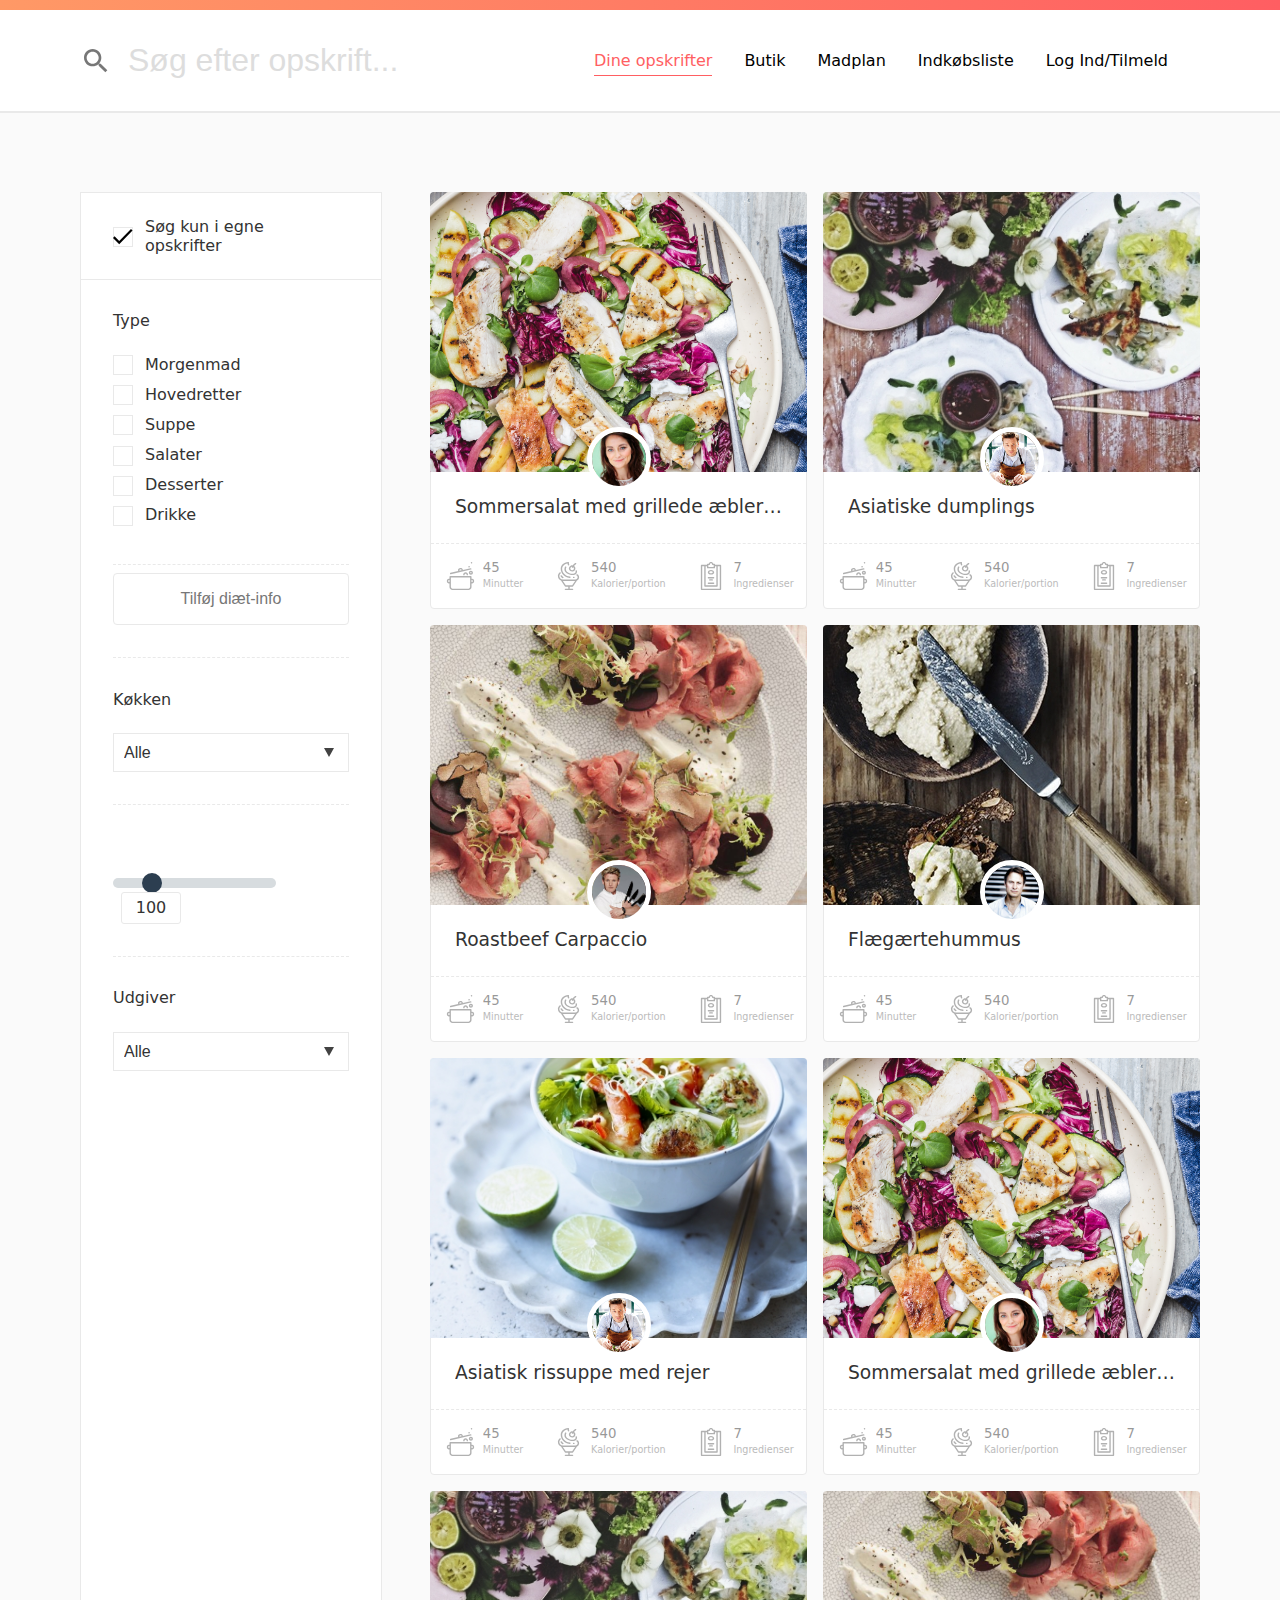
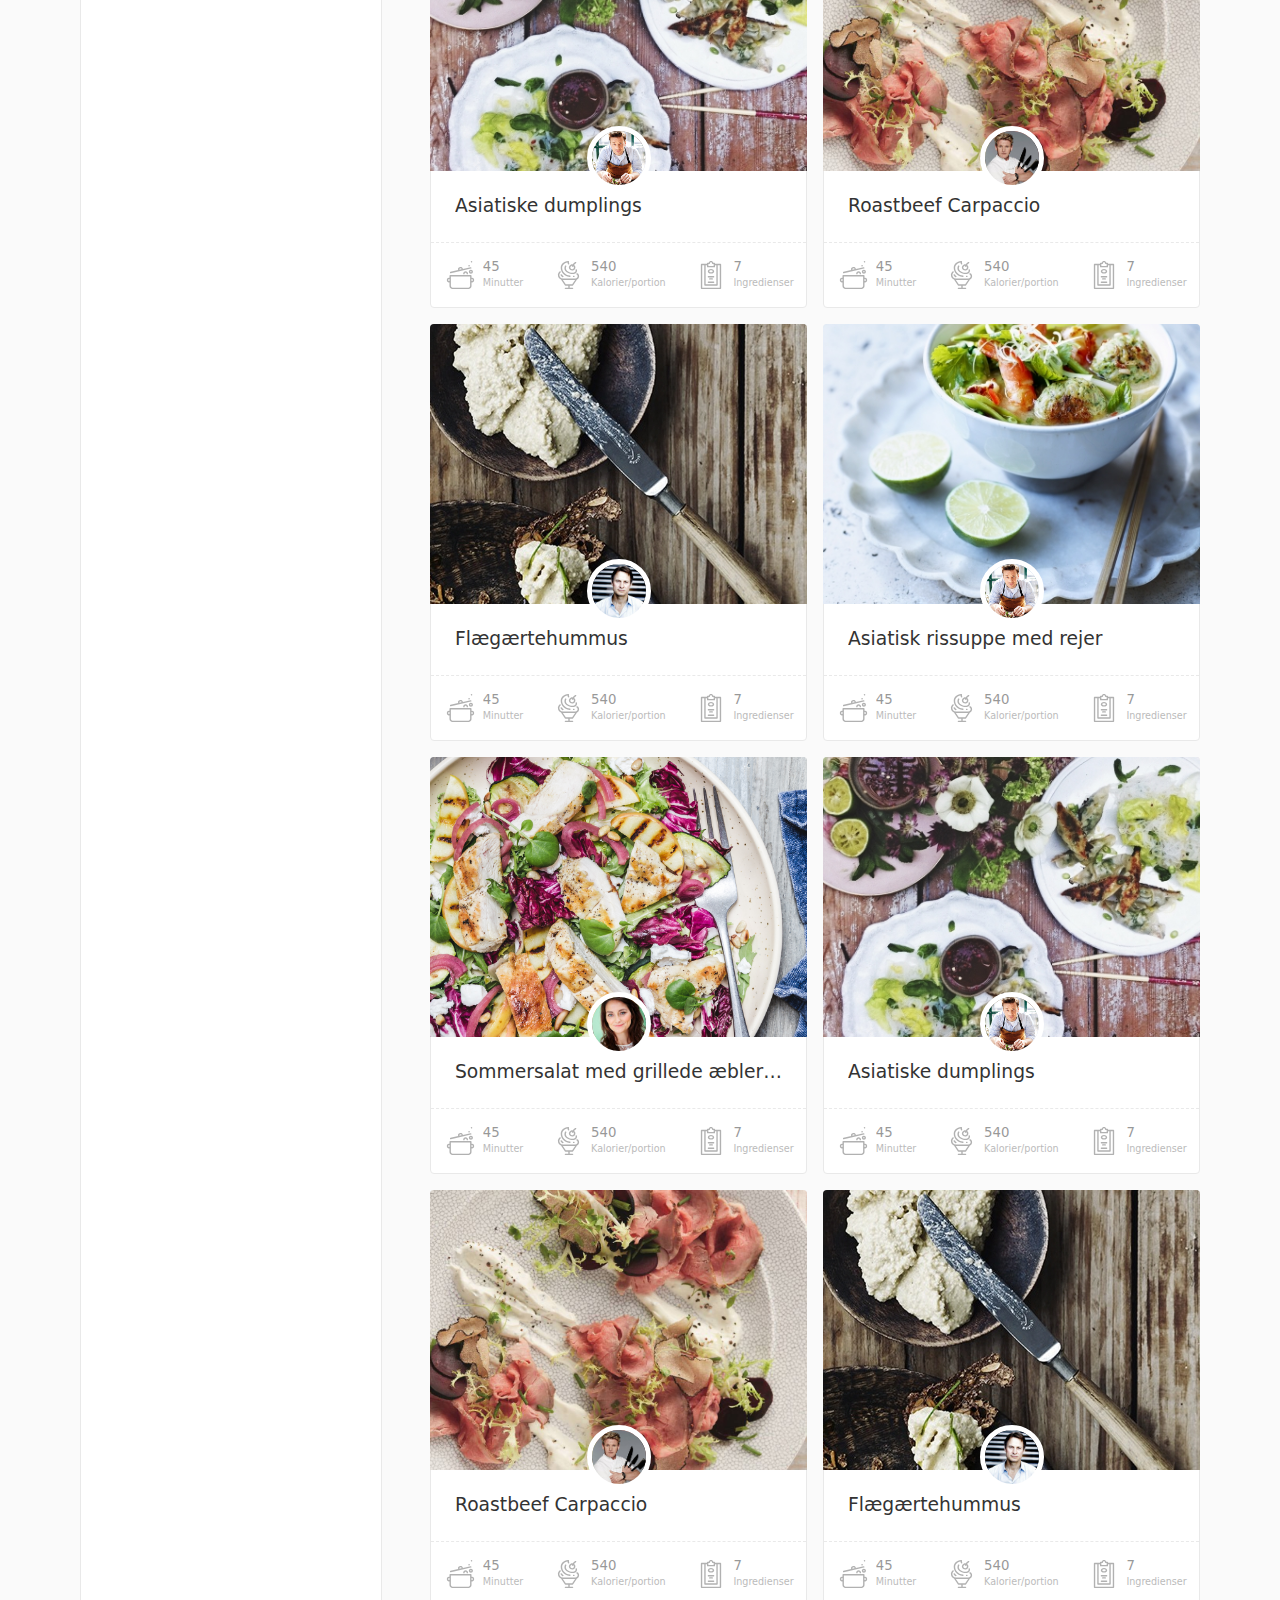
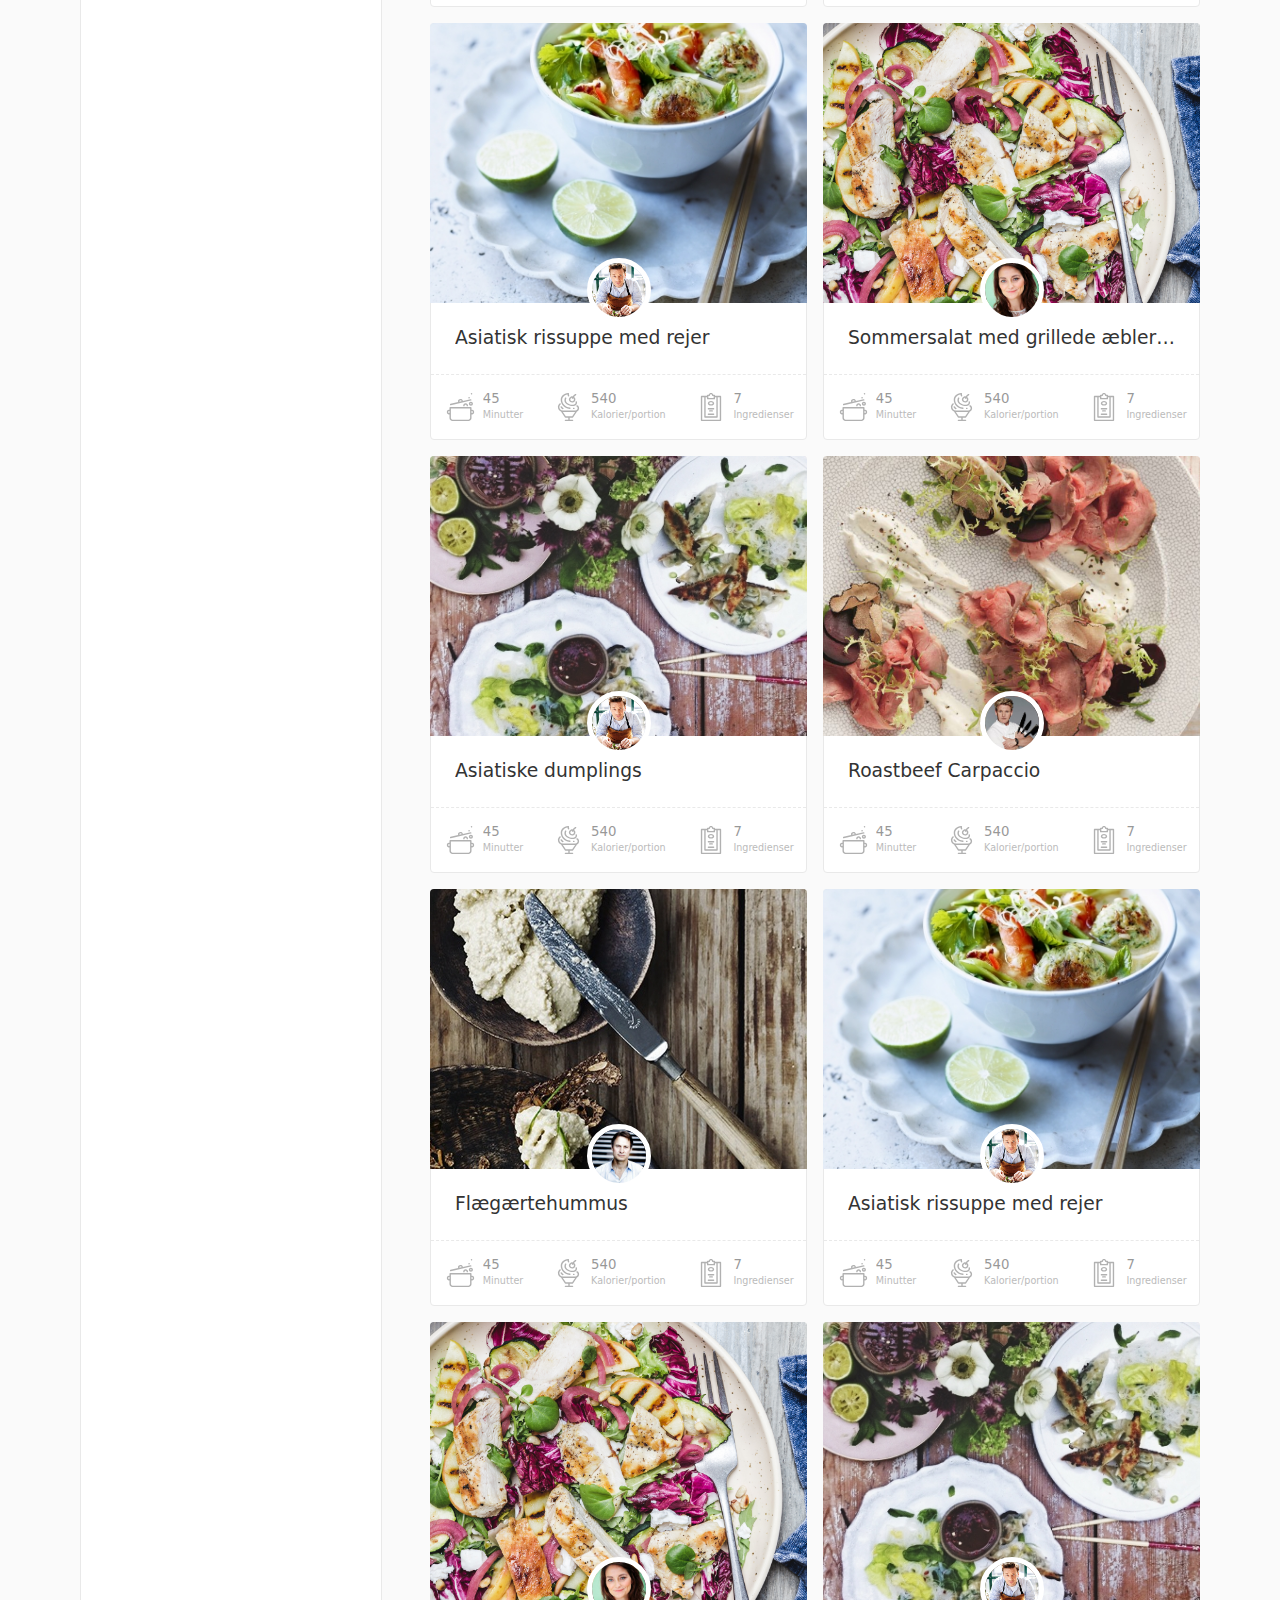
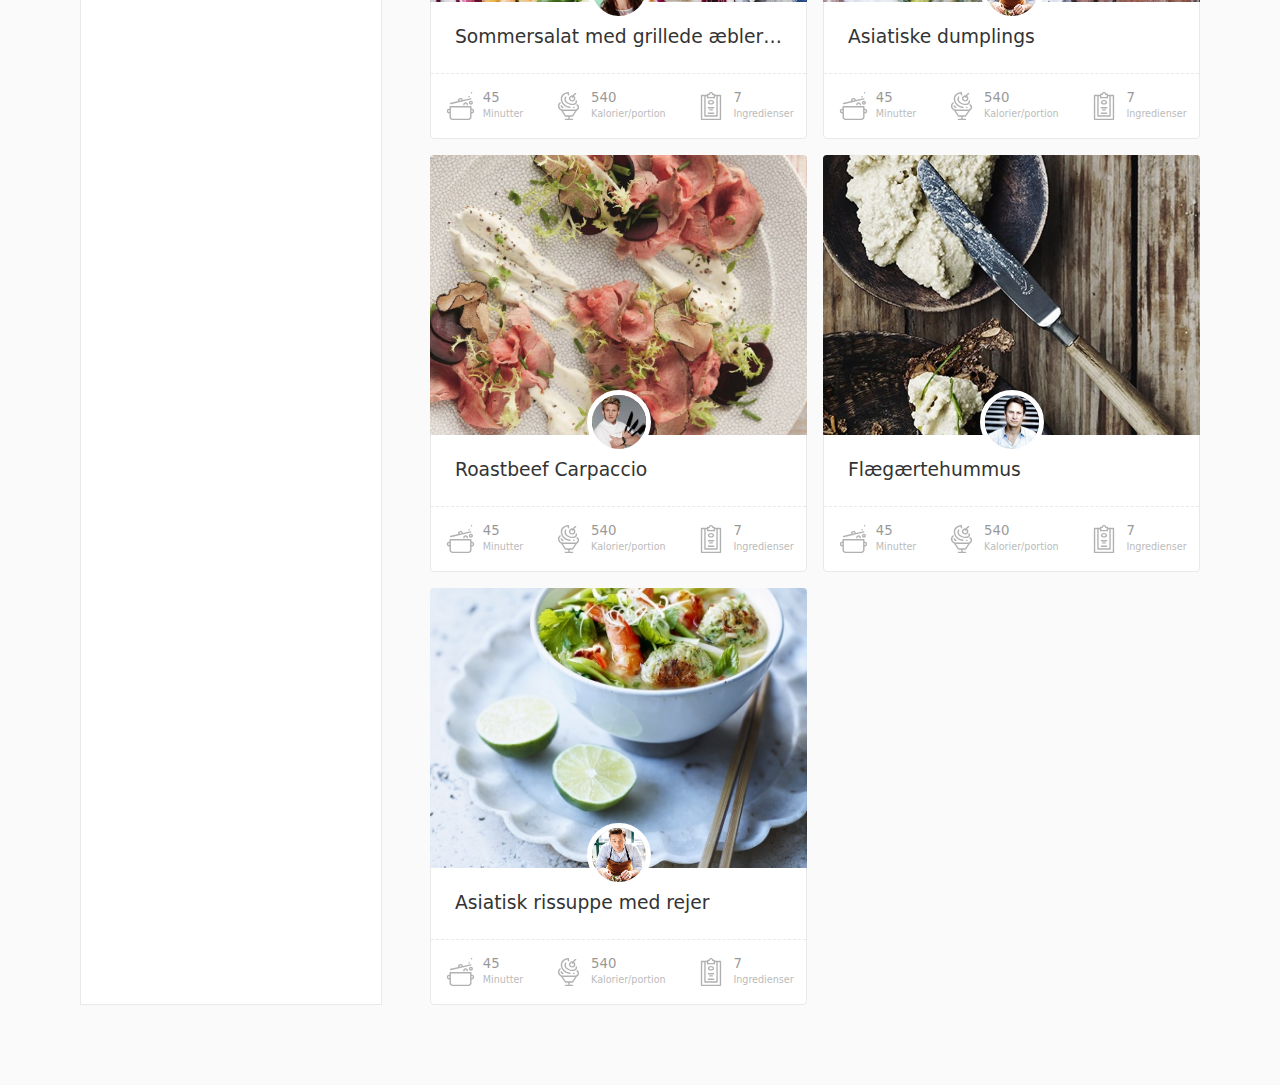
==== index.html @ 90eb2dd0 "Color-changes and added rangeslider (WIP)" ====
<!doctype html>

<html lang="en">
<head>
  <meta charset="utf-8">
  <title>Foodist</title>
  <meta name="description" content="">
  <link rel="stylesheet" type="text/css" href="css/style.css">

</head>

<body>

  <nav id="d">
  
    <figure id="colorbar"></figure>
  
    <div class="inner">
  
  
            <form>
              <img src="img/icons/search.svg" alt="Searchicon">
              <input id="mainsearch" type="search" placeholder="Søg efter opskrift..." autofocus="true"></input>
            </form>
  
  
            <ul>
              <a href="index.html"><li class="active">Dine opskrifter</li></a>
              <a href="store.html"><li>Butik</li></a>
              <a href="#"><li>Madplan</li></a>
              <a href="shoppinglist.html"><li>Indkøbsliste</li></a>
              <a href="login.html"><li>Log Ind/Tilmeld</li></a>
            </ul>
  
    </div>
  
  
  </nav>
  





<div class="content">



  <main id="filter">

    <aside>

      <div id="owncatalogue">
        <form>
          <input class="checkbox" type="checkbox" id="ert" checked>
          <label class="checkbox-label" for="ert">Søg kun i egne opskrifter</label>
        </form>
      </div>

      <ul>

        <li>

            <!-- TYPE / CATEGORY SECTION -->
            <h4>Type</h4>

            <form>
              <input class="checkbox" type="checkbox" id="chedckbox">
              <label class="checkbox-label" for="chedckbox">Morgenmad</label>
            </form>


            <form>
              <input class="checkbox" type="checkbox" id="checkbgox">
              <label class="checkbox-label" for="checkbgox">Hovedretter</label>
            </form>

            <form>
              <input class="checkbox" type="checkbox" id="sdgdg">
              <label class="checkbox-label" for="sdgdg">Suppe</label>
            </form>

            <form>
              <input class="checkbox" type="checkbox" id="checbkbox">
              <label class="checkbox-label" for="checbkbox">Salater</label>
            </form>

            <form>
              <input class="checkbox" type="checkbox" id="checskbox">
              <label class="checkbox-label" for="checskbox">Desserter</label>
            </form>

            <form>
              <input class="checkbox" type="checkbox" id="chewtcskbox">
              <label class="checkbox-label" for="chewtcskbox">Drikke</label>
            </form>

          </li>




          <li>

              <!-- TYPE / CATEGORY SECTION -->
              <button class="btn">Tilføj diæt-info</button>

              <!-- <h4>Diæt</h4>

              <form>
                <input class="checkbox" type="checkbox" id="ghj">
                <label class="checkbox-label" for="ghj">Vegetar</label>
              </form>


              <form>
                <input class="checkbox" type="checkbox" id="dfg">
                <label class="checkbox-label" for="dfg">Veganer</label>
              </form>

              <form>
                <input class="checkbox" type="checkbox" id="sdf">
                <label class="checkbox-label" for="sdf">Uden gluten</label>
              </form> -->




            </li>



          <li>
            <!-- Kitchen type -->

            <h4>Køkken</h4>

            <!-- <label class="label" for="select">Choose kitchen</label> -->
            	<div class="select-wrap">
            		<select class="select" id="select">
            			<option value="option">Alle</option>
            			<option value="option2">Vietnamesisk</option>
            			<option value="option3">Dansk</option>
            		</select>
            	</div>
          </li>



          <li>
            <div class="range-slider">
            <input class="range-slider__range" type="range" value="100" min="0" max="500">
            <span class="range-slider__value">0</span>
          </div>
          </li>


          <li>
            <!-- Kitchen type -->

            <h4>Udgiver</h4>

            <!-- <label class="label" for="select">Choose kitchen</label> -->
            	<div class="select-wrap">
            		<select class="select" id="select">
            			<option value="option">Alle</option>
            			<option value="option2">Jamie Oliver</option>
            			<option value="option3">the Food Club</option>
            		</select>
            	</div>
          </li>

      </ul>


    </aside>

    <main>




      <ul class="grid cards">
      
        <li>
          <img src="img/dummy/cards/KOSAN-574_.jpg">
          <div class="avatar">
            <img class="aimg" src="img/dummy/avatars/thefoodclub.jpg">
          </div>
          <figcaption>
            <h3>Sommersalat med grillede æbler & syltede rødløg</h3>
          </figcaption>
          <ul>
              <li>
                <img src="img/icons/cooking.svg" alt="Forberedelsestid">
                <span>
                  <h5>45</h5>
                  <h6>Minutter</h6>
                </span>
              </li>
              <li>
                <img src="img/icons/ice-cream.svg" alt="Kalorier">
                <span>
                  <h5>540</h5>
                  <h6>Kalorier/portion</h6>
                </span>
              </li>
              <li>
                <img src="img/icons/padnote.svg" alt="Manglende ingredienser">
                  <span>
                    <h5>7</h5>
                    <h6>Ingredienser</h6>
                  </span>
              </li>
          </ul>
        </li>
        <li>
          <img src="img/dummy/cards/46263974.jpg">
          <div class="avatar">
            <img class="aimg" src="img/dummy/avatars/jamieoliver.jpg">
          </div>
          <figcaption>
            <h3>Asiatiske dumplings</h3>
          </figcaption>
          <ul>
              <li>
                <img src="img/icons/cooking.svg" alt="Forberedelsestid">
                <span>
                  <h5>45</h5>
                  <h6>Minutter</h6>
                </span>
              </li>
              <li>
                <img src="img/icons/ice-cream.svg" alt="Kalorier">
                <span>
                  <h5>540</h5>
                  <h6>Kalorier/portion</h6>
                </span>
              </li>
              <li>
                <img src="img/icons/padnote.svg" alt="Manglende ingredienser">
                  <span>
                    <h5>7</h5>
                    <h6>Ingredienser</h6>
                  </span>
              </li>
          </ul>
        </li>
        <li>
          <img src="img/dummy/cards/CroppedFocusedImage192072047-53-Roast-Beef-Carpaccio.jpg">
          <div class="avatar">
            <img class="aimg" src="img/dummy/avatars/gordonramsey.jpg">
          </div>
          <figcaption>
            <h3>Roastbeef Carpaccio</h3>
          </figcaption>
          <ul>
              <li>
                <img src="img/icons/cooking.svg" alt="Forberedelsestid">
                <span>
                  <h5>45</h5>
                  <h6>Minutter</h6>
                </span>
              </li>
              <li>
                <img src="img/icons/ice-cream.svg" alt="Kalorier">
                <span>
                  <h5>540</h5>
                  <h6>Kalorier/portion</h6>
                </span>
              </li>
              <li>
                <img src="img/icons/padnote.svg" alt="Manglende ingredienser">
                  <span>
                    <h5>7</h5>
                    <h6>Ingredienser</h6>
                  </span>
              </li>
          </ul>
        </li>
        <li>
          <img src="img/dummy/cards/Hummus.jpg">
          <div class="avatar">
            <img class="aimg" src="img/dummy/avatars/clausmeyer.jpg">
          </div>
          <figcaption>
            <h3>Flægærtehummus</h3>
          </figcaption>
          <ul>
              <li>
                <img src="img/icons/cooking.svg" alt="Forberedelsestid">
                <span>
                  <h5>45</h5>
                  <h6>Minutter</h6>
                </span>
              </li>
              <li>
                <img src="img/icons/ice-cream.svg" alt="Kalorier">
                <span>
                  <h5>540</h5>
                  <h6>Kalorier/portion</h6>
                </span>
              </li>
              <li>
                <img src="img/icons/padnote.svg" alt="Manglende ingredienser">
                  <span>
                    <h5>7</h5>
                    <h6>Ingredienser</h6>
                  </span>
              </li>
          </ul>
        </li>
        <li>
          <img src="img/dummy/cards/46261003.jpg">
          <div class="avatar">
            <img class="aimg" src="img/dummy/avatars/jamieoliver.jpg">
          </div>
          <figcaption>
            <h3>Asiatisk rissuppe med rejer</h3>
          </figcaption>
          <ul>
              <li>
                <img src="img/icons/cooking.svg" alt="Forberedelsestid">
                <span>
                  <h5>45</h5>
                  <h6>Minutter</h6>
                </span>
              </li>
              <li>
                <img src="img/icons/ice-cream.svg" alt="Kalorier">
                <span>
                  <h5>540</h5>
                  <h6>Kalorier/portion</h6>
                </span>
              </li>
              <li>
                <img src="img/icons/padnote.svg" alt="Manglende ingredienser">
                  <span>
                    <h5>7</h5>
                    <h6>Ingredienser</h6>
                  </span>
              </li>
          </ul>
        </li>
      
      
      
      
      
      
      
        <!-- COPY COPY -->
        <li>
          <img src="img/dummy/cards/KOSAN-574_.jpg">
          <div class="avatar">
            <img class="aimg" src="img/dummy/avatars/thefoodclub.jpg">
          </div>
          <figcaption>
            <h3>Sommersalat med grillede æbler & syltede rødløg</h3>
          </figcaption>
          <ul>
              <li>
                <img src="img/icons/cooking.svg" alt="Forberedelsestid">
                <span>
                  <h5>45</h5>
                  <h6>Minutter</h6>
                </span>
              </li>
              <li>
                <img src="img/icons/ice-cream.svg" alt="Kalorier">
                <span>
                  <h5>540</h5>
                  <h6>Kalorier/portion</h6>
                </span>
              </li>
              <li>
                <img src="img/icons/padnote.svg" alt="Manglende ingredienser">
                  <span>
                    <h5>7</h5>
                    <h6>Ingredienser</h6>
                  </span>
              </li>
          </ul>
        </li>
        <li>
          <img src="img/dummy/cards/46263974.jpg">
          <div class="avatar">
            <img class="aimg" src="img/dummy/avatars/jamieoliver.jpg">
          </div>
          <figcaption>
            <h3>Asiatiske dumplings</h3>
          </figcaption>
          <ul>
              <li>
                <img src="img/icons/cooking.svg" alt="Forberedelsestid">
                <span>
                  <h5>45</h5>
                  <h6>Minutter</h6>
                </span>
              </li>
              <li>
                <img src="img/icons/ice-cream.svg" alt="Kalorier">
                <span>
                  <h5>540</h5>
                  <h6>Kalorier/portion</h6>
                </span>
              </li>
              <li>
                <img src="img/icons/padnote.svg" alt="Manglende ingredienser">
                  <span>
                    <h5>7</h5>
                    <h6>Ingredienser</h6>
                  </span>
              </li>
          </ul>
        </li>
        <li>
          <img src="img/dummy/cards/CroppedFocusedImage192072047-53-Roast-Beef-Carpaccio.jpg">
          <div class="avatar">
            <img class="aimg" src="img/dummy/avatars/gordonramsey.jpg">
          </div>
          <figcaption>
            <h3>Roastbeef Carpaccio</h3>
          </figcaption>
          <ul>
              <li>
                <img src="img/icons/cooking.svg" alt="Forberedelsestid">
                <span>
                  <h5>45</h5>
                  <h6>Minutter</h6>
                </span>
              </li>
              <li>
                <img src="img/icons/ice-cream.svg" alt="Kalorier">
                <span>
                  <h5>540</h5>
                  <h6>Kalorier/portion</h6>
                </span>
              </li>
              <li>
                <img src="img/icons/padnote.svg" alt="Manglende ingredienser">
                  <span>
                    <h5>7</h5>
                    <h6>Ingredienser</h6>
                  </span>
              </li>
          </ul>
        </li>
        <li>
          <img src="img/dummy/cards/Hummus.jpg">
          <div class="avatar">
            <img class="aimg" src="img/dummy/avatars/clausmeyer.jpg">
          </div>
          <figcaption>
            <h3>Flægærtehummus</h3>
          </figcaption>
          <ul>
              <li>
                <img src="img/icons/cooking.svg" alt="Forberedelsestid">
                <span>
                  <h5>45</h5>
                  <h6>Minutter</h6>
                </span>
              </li>
              <li>
                <img src="img/icons/ice-cream.svg" alt="Kalorier">
                <span>
                  <h5>540</h5>
                  <h6>Kalorier/portion</h6>
                </span>
              </li>
              <li>
                <img src="img/icons/padnote.svg" alt="Manglende ingredienser">
                  <span>
                    <h5>7</h5>
                    <h6>Ingredienser</h6>
                  </span>
              </li>
          </ul>
        </li>
        <li>
          <img src="img/dummy/cards/46261003.jpg">
          <div class="avatar">
            <img class="aimg" src="img/dummy/avatars/jamieoliver.jpg">
          </div>
          <figcaption>
            <h3>Asiatisk rissuppe med rejer</h3>
          </figcaption>
          <ul>
              <li>
                <img src="img/icons/cooking.svg" alt="Forberedelsestid">
                <span>
                  <h5>45</h5>
                  <h6>Minutter</h6>
                </span>
              </li>
              <li>
                <img src="img/icons/ice-cream.svg" alt="Kalorier">
                <span>
                  <h5>540</h5>
                  <h6>Kalorier/portion</h6>
                </span>
              </li>
              <li>
                <img src="img/icons/padnote.svg" alt="Manglende ingredienser">
                  <span>
                    <h5>7</h5>
                    <h6>Ingredienser</h6>
                  </span>
              </li>
          </ul>
        </li><li>
          <img src="img/dummy/cards/KOSAN-574_.jpg">
          <div class="avatar">
            <img class="aimg" src="img/dummy/avatars/thefoodclub.jpg">
          </div>
          <figcaption>
            <h3>Sommersalat med grillede æbler & syltede rødløg</h3>
          </figcaption>
          <ul>
              <li>
                <img src="img/icons/cooking.svg" alt="Forberedelsestid">
                <span>
                  <h5>45</h5>
                  <h6>Minutter</h6>
                </span>
              </li>
              <li>
                <img src="img/icons/ice-cream.svg" alt="Kalorier">
                <span>
                  <h5>540</h5>
                  <h6>Kalorier/portion</h6>
                </span>
              </li>
              <li>
                <img src="img/icons/padnote.svg" alt="Manglende ingredienser">
                  <span>
                    <h5>7</h5>
                    <h6>Ingredienser</h6>
                  </span>
              </li>
          </ul>
        </li>
        <li>
          <img src="img/dummy/cards/46263974.jpg">
          <div class="avatar">
            <img class="aimg" src="img/dummy/avatars/jamieoliver.jpg">
          </div>
          <figcaption>
            <h3>Asiatiske dumplings</h3>
          </figcaption>
          <ul>
              <li>
                <img src="img/icons/cooking.svg" alt="Forberedelsestid">
                <span>
                  <h5>45</h5>
                  <h6>Minutter</h6>
                </span>
              </li>
              <li>
                <img src="img/icons/ice-cream.svg" alt="Kalorier">
                <span>
                  <h5>540</h5>
                  <h6>Kalorier/portion</h6>
                </span>
              </li>
              <li>
                <img src="img/icons/padnote.svg" alt="Manglende ingredienser">
                  <span>
                    <h5>7</h5>
                    <h6>Ingredienser</h6>
                  </span>
              </li>
          </ul>
        </li>
        <li>
          <img src="img/dummy/cards/CroppedFocusedImage192072047-53-Roast-Beef-Carpaccio.jpg">
          <div class="avatar">
            <img class="aimg" src="img/dummy/avatars/gordonramsey.jpg">
          </div>
          <figcaption>
            <h3>Roastbeef Carpaccio</h3>
          </figcaption>
          <ul>
              <li>
                <img src="img/icons/cooking.svg" alt="Forberedelsestid">
                <span>
                  <h5>45</h5>
                  <h6>Minutter</h6>
                </span>
              </li>
              <li>
                <img src="img/icons/ice-cream.svg" alt="Kalorier">
                <span>
                  <h5>540</h5>
                  <h6>Kalorier/portion</h6>
                </span>
              </li>
              <li>
                <img src="img/icons/padnote.svg" alt="Manglende ingredienser">
                  <span>
                    <h5>7</h5>
                    <h6>Ingredienser</h6>
                  </span>
              </li>
          </ul>
        </li>
        <li>
          <img src="img/dummy/cards/Hummus.jpg">
          <div class="avatar">
            <img class="aimg" src="img/dummy/avatars/clausmeyer.jpg">
          </div>
          <figcaption>
            <h3>Flægærtehummus</h3>
          </figcaption>
          <ul>
              <li>
                <img src="img/icons/cooking.svg" alt="Forberedelsestid">
                <span>
                  <h5>45</h5>
                  <h6>Minutter</h6>
                </span>
              </li>
              <li>
                <img src="img/icons/ice-cream.svg" alt="Kalorier">
                <span>
                  <h5>540</h5>
                  <h6>Kalorier/portion</h6>
                </span>
              </li>
              <li>
                <img src="img/icons/padnote.svg" alt="Manglende ingredienser">
                  <span>
                    <h5>7</h5>
                    <h6>Ingredienser</h6>
                  </span>
              </li>
          </ul>
        </li>
        <li>
          <img src="img/dummy/cards/46261003.jpg">
          <div class="avatar">
            <img class="aimg" src="img/dummy/avatars/jamieoliver.jpg">
          </div>
          <figcaption>
            <h3>Asiatisk rissuppe med rejer</h3>
          </figcaption>
          <ul>
              <li>
                <img src="img/icons/cooking.svg" alt="Forberedelsestid">
                <span>
                  <h5>45</h5>
                  <h6>Minutter</h6>
                </span>
              </li>
              <li>
                <img src="img/icons/ice-cream.svg" alt="Kalorier">
                <span>
                  <h5>540</h5>
                  <h6>Kalorier/portion</h6>
                </span>
              </li>
              <li>
                <img src="img/icons/padnote.svg" alt="Manglende ingredienser">
                  <span>
                    <h5>7</h5>
                    <h6>Ingredienser</h6>
                  </span>
              </li>
          </ul>
        </li><li>
          <img src="img/dummy/cards/KOSAN-574_.jpg">
          <div class="avatar">
            <img class="aimg" src="img/dummy/avatars/thefoodclub.jpg">
          </div>
          <figcaption>
            <h3>Sommersalat med grillede æbler & syltede rødløg</h3>
          </figcaption>
          <ul>
              <li>
                <img src="img/icons/cooking.svg" alt="Forberedelsestid">
                <span>
                  <h5>45</h5>
                  <h6>Minutter</h6>
                </span>
              </li>
              <li>
                <img src="img/icons/ice-cream.svg" alt="Kalorier">
                <span>
                  <h5>540</h5>
                  <h6>Kalorier/portion</h6>
                </span>
              </li>
              <li>
                <img src="img/icons/padnote.svg" alt="Manglende ingredienser">
                  <span>
                    <h5>7</h5>
                    <h6>Ingredienser</h6>
                  </span>
              </li>
          </ul>
        </li>
        <li>
          <img src="img/dummy/cards/46263974.jpg">
          <div class="avatar">
            <img class="aimg" src="img/dummy/avatars/jamieoliver.jpg">
          </div>
          <figcaption>
            <h3>Asiatiske dumplings</h3>
          </figcaption>
          <ul>
              <li>
                <img src="img/icons/cooking.svg" alt="Forberedelsestid">
                <span>
                  <h5>45</h5>
                  <h6>Minutter</h6>
                </span>
              </li>
              <li>
                <img src="img/icons/ice-cream.svg" alt="Kalorier">
                <span>
                  <h5>540</h5>
                  <h6>Kalorier/portion</h6>
                </span>
              </li>
              <li>
                <img src="img/icons/padnote.svg" alt="Manglende ingredienser">
                  <span>
                    <h5>7</h5>
                    <h6>Ingredienser</h6>
                  </span>
              </li>
          </ul>
        </li>
        <li>
          <img src="img/dummy/cards/CroppedFocusedImage192072047-53-Roast-Beef-Carpaccio.jpg">
          <div class="avatar">
            <img class="aimg" src="img/dummy/avatars/gordonramsey.jpg">
          </div>
          <figcaption>
            <h3>Roastbeef Carpaccio</h3>
          </figcaption>
          <ul>
              <li>
                <img src="img/icons/cooking.svg" alt="Forberedelsestid">
                <span>
                  <h5>45</h5>
                  <h6>Minutter</h6>
                </span>
              </li>
              <li>
                <img src="img/icons/ice-cream.svg" alt="Kalorier">
                <span>
                  <h5>540</h5>
                  <h6>Kalorier/portion</h6>
                </span>
              </li>
              <li>
                <img src="img/icons/padnote.svg" alt="Manglende ingredienser">
                  <span>
                    <h5>7</h5>
                    <h6>Ingredienser</h6>
                  </span>
              </li>
          </ul>
        </li>
        <li>
          <img src="img/dummy/cards/Hummus.jpg">
          <div class="avatar">
            <img class="aimg" src="img/dummy/avatars/clausmeyer.jpg">
          </div>
          <figcaption>
            <h3>Flægærtehummus</h3>
          </figcaption>
          <ul>
              <li>
                <img src="img/icons/cooking.svg" alt="Forberedelsestid">
                <span>
                  <h5>45</h5>
                  <h6>Minutter</h6>
                </span>
              </li>
              <li>
                <img src="img/icons/ice-cream.svg" alt="Kalorier">
                <span>
                  <h5>540</h5>
                  <h6>Kalorier/portion</h6>
                </span>
              </li>
              <li>
                <img src="img/icons/padnote.svg" alt="Manglende ingredienser">
                  <span>
                    <h5>7</h5>
                    <h6>Ingredienser</h6>
                  </span>
              </li>
          </ul>
        </li>
        <li>
          <img src="img/dummy/cards/46261003.jpg">
          <div class="avatar">
            <img class="aimg" src="img/dummy/avatars/jamieoliver.jpg">
          </div>
          <figcaption>
            <h3>Asiatisk rissuppe med rejer</h3>
          </figcaption>
          <ul>
              <li>
                <img src="img/icons/cooking.svg" alt="Forberedelsestid">
                <span>
                  <h5>45</h5>
                  <h6>Minutter</h6>
                </span>
              </li>
              <li>
                <img src="img/icons/ice-cream.svg" alt="Kalorier">
                <span>
                  <h5>540</h5>
                  <h6>Kalorier/portion</h6>
                </span>
              </li>
              <li>
                <img src="img/icons/padnote.svg" alt="Manglende ingredienser">
                  <span>
                    <h5>7</h5>
                    <h6>Ingredienser</h6>
                  </span>
              </li>
          </ul>
        </li><li>
          <img src="img/dummy/cards/KOSAN-574_.jpg">
          <div class="avatar">
            <img class="aimg" src="img/dummy/avatars/thefoodclub.jpg">
          </div>
          <figcaption>
            <h3>Sommersalat med grillede æbler & syltede rødløg</h3>
          </figcaption>
          <ul>
              <li>
                <img src="img/icons/cooking.svg" alt="Forberedelsestid">
                <span>
                  <h5>45</h5>
                  <h6>Minutter</h6>
                </span>
              </li>
              <li>
                <img src="img/icons/ice-cream.svg" alt="Kalorier">
                <span>
                  <h5>540</h5>
                  <h6>Kalorier/portion</h6>
                </span>
              </li>
              <li>
                <img src="img/icons/padnote.svg" alt="Manglende ingredienser">
                  <span>
                    <h5>7</h5>
                    <h6>Ingredienser</h6>
                  </span>
              </li>
          </ul>
        </li>
        <li>
          <img src="img/dummy/cards/46263974.jpg">
          <div class="avatar">
            <img class="aimg" src="img/dummy/avatars/jamieoliver.jpg">
          </div>
          <figcaption>
            <h3>Asiatiske dumplings</h3>
          </figcaption>
          <ul>
              <li>
                <img src="img/icons/cooking.svg" alt="Forberedelsestid">
                <span>
                  <h5>45</h5>
                  <h6>Minutter</h6>
                </span>
              </li>
              <li>
                <img src="img/icons/ice-cream.svg" alt="Kalorier">
                <span>
                  <h5>540</h5>
                  <h6>Kalorier/portion</h6>
                </span>
              </li>
              <li>
                <img src="img/icons/padnote.svg" alt="Manglende ingredienser">
                  <span>
                    <h5>7</h5>
                    <h6>Ingredienser</h6>
                  </span>
              </li>
          </ul>
        </li>
        <li>
          <img src="img/dummy/cards/CroppedFocusedImage192072047-53-Roast-Beef-Carpaccio.jpg">
          <div class="avatar">
            <img class="aimg" src="img/dummy/avatars/gordonramsey.jpg">
          </div>
          <figcaption>
            <h3>Roastbeef Carpaccio</h3>
          </figcaption>
          <ul>
              <li>
                <img src="img/icons/cooking.svg" alt="Forberedelsestid">
                <span>
                  <h5>45</h5>
                  <h6>Minutter</h6>
                </span>
              </li>
              <li>
                <img src="img/icons/ice-cream.svg" alt="Kalorier">
                <span>
                  <h5>540</h5>
                  <h6>Kalorier/portion</h6>
                </span>
              </li>
              <li>
                <img src="img/icons/padnote.svg" alt="Manglende ingredienser">
                  <span>
                    <h5>7</h5>
                    <h6>Ingredienser</h6>
                  </span>
              </li>
          </ul>
        </li>
        <li>
          <img src="img/dummy/cards/Hummus.jpg">
          <div class="avatar">
            <img class="aimg" src="img/dummy/avatars/clausmeyer.jpg">
          </div>
          <figcaption>
            <h3>Flægærtehummus</h3>
          </figcaption>
          <ul>
              <li>
                <img src="img/icons/cooking.svg" alt="Forberedelsestid">
                <span>
                  <h5>45</h5>
                  <h6>Minutter</h6>
                </span>
              </li>
              <li>
                <img src="img/icons/ice-cream.svg" alt="Kalorier">
                <span>
                  <h5>540</h5>
                  <h6>Kalorier/portion</h6>
                </span>
              </li>
              <li>
                <img src="img/icons/padnote.svg" alt="Manglende ingredienser">
                  <span>
                    <h5>7</h5>
                    <h6>Ingredienser</h6>
                  </span>
              </li>
          </ul>
        </li>
        <li>
          <img src="img/dummy/cards/46261003.jpg">
          <div class="avatar">
            <img class="aimg" src="img/dummy/avatars/jamieoliver.jpg">
          </div>
          <figcaption>
            <h3>Asiatisk rissuppe med rejer</h3>
          </figcaption>
          <ul>
              <li>
                <img src="img/icons/cooking.svg" alt="Forberedelsestid">
                <span>
                  <h5>45</h5>
                  <h6>Minutter</h6>
                </span>
              </li>
              <li>
                <img src="img/icons/ice-cream.svg" alt="Kalorier">
                <span>
                  <h5>540</h5>
                  <h6>Kalorier/portion</h6>
                </span>
              </li>
              <li>
                <img src="img/icons/padnote.svg" alt="Manglende ingredienser">
                  <span>
                    <h5>7</h5>
                    <h6>Ingredienser</h6>
                  </span>
              </li>
          </ul>
        </li>
      
      
      </li>
      



    </main>


  </main>






</div >




</body>

<!-- Load only for rangeslider-use. Just remove in your code -->
<script src="//cdnjs.cloudflare.com/ajax/libs/jquery/2.1.3/jquery.min.js"></script>

<script>
var rangeSlider = function(){
  var slider = $('.range-slider'),
      range = $('.range-slider__range'),
      value = $('.range-slider__value');

  slider.each(function(){

    value.each(function(){
      var value = $(this).prev().attr('value');
      $(this).html(value);
    });

    range.on('input', function(){
      $(this).next(value).html(this.value);
    });
  });
};

rangeSlider();
</script>


</html>
---- css/style.css ----
*{box-sizing:border-box}body{margin:0;background:#fafafa;font-family:system-ui, helvetica, arial, sans-serif;color:#333}h1,h2,h3,h4,h5,h6,p{font-weight:300;line-height:1.5rem}ul{margin:0;padding:0}ul li{list-style:none}figure{margin:0}a:link,a:visited,a:hover,a:active{text-decoration:none;color:initial}img{vertical-align:middle}.content{margin:12rem 5rem 5rem}#emptypage{height:calc(100vh - 102px)}#small{background:white;border:1px solid #e9e9e9;width:600px}.vhc{display:flex;justify-content:center;align-items:center}.tc{text-align:center}nav{position:fixed;top:0;z-index:800;background:white;border-bottom:2px solid #e9e9e9;width:100%}nav #colorbar{height:10px;background:linear-gradient(to right, #f96, #ff5e62)}nav .inner{display:flex;justify-content:space-between;align-items:center;padding:1rem 5rem}nav form{display:flex;align-items:center}nav form img{width:2rem;height:2rem}nav form input{font-size:2rem;font-weight:300;background:none}nav form input::-webkit-input-placeholder{color:#ddd;font-weight:100}nav form input::-moz-placeholder{color:#ddd;font-weight:100}nav form input:-ms-input-placeholder{color:#ddd;font-weight:100}nav form input:-moz-placeholder{color:#ddd;font-weight:100}nav ul{display:flex}nav ul li{padding:1rem 0;font-size:1rem;margin-right:2rem;font-weight:100;border-radius:4px}nav ul li.active{display:inline-block;position:relative;color:#ff5e62}nav ul li.active::after{content:'';position:absolute;left:0;display:inline-block;height:1em;width:100%;border-bottom:1px solid;margin-top:.5rem}#filter{display:grid;grid-template-columns:350px 1fr}#filter main .grid{display:grid;grid-template-columns:repeat(auto-fill, minmax(350px, auto));grid-gap:1rem}.btn{border:none;color:white;border-radius:4px;padding:1rem;font-size:1rem;cursor:pointer}.btn.brand{background:linear-gradient(to right, #f96, #ff5e62)}.btn.dark{background:#333;color:white}.btn img{float:left;height:1rem}.btn span{font-weight:700}.btn:hover{opacity:.85}.btn.facebook{background:#365899}.btn.facebook img{padding-left:4px}.btn.google{background:#fff;border:1px solid #e9e9e9;color:#333}.btn.btnblock{width:100%;display:block}#filter aside button{width:100%;background:none;color:#777;border:1px solid #e9e9e9}input{padding:1rem;border:1px solid #e9e9e9;outline:none;font-size:initial}nav input{border:none}input,select,textarea{display:block;box-sizing:border-box;width:100%;outline:none;font-size:initial;border:none;font-weight:100;color:#333;border-radius:0;-webkit-appearance:none;-moz-appearance:none;appearance:none}.label,.checkbox-label,.radio-label{display:block;margin-bottom:0.5rem}.input,.checkbox-label:before,.radio-label:before,.checkbox-label:after,.radio-label:after,.select,.textarea{padding:10px;border-width:1px;border-style:solid;border-color:#e9e9e9;background-color:white}.input::placeholder,.select::placeholder,.textarea::placeholder{color:gray}.checkbox,.radio{position:absolute;width:auto;opacity:0}.checkbox:focus+.checkbox-label:before,.radio:focus+.checkbox-label:before,.checkbox:focus+.radio-label:before,.radio:focus+.radio-label:before,.checkbox:focus+.checkbox-label:after,.radio:focus+.checkbox-label:after,.checkbox:focus+.radio-label:after,.radio:focus+.radio-label:after{border-color:#e9e9e9}.checkbox:checked+.checkbox-label:after,.radio:checked+.checkbox-label:after,.checkbox:checked+.radio-label:after,.radio:checked+.radio-label:after{opacity:1}.checkbox:checked+.checkbox-label:after,.radio:checked+.checkbox-label:after,.checkbox:checked+.radio-label:after,.radio:checked+.radio-label:after{background-size:20px}.checkbox-label,.radio-label{position:relative;display:inline-block;margin-right:0.5rem;padding-left:32px}.checkbox-label:before,.radio-label:before,.checkbox-label:after,.radio-label:after{position:absolute;top:50%;left:0;display:inline-block;margin-top:-9px;padding:0;width:18px;height:18px;content:""}.checkbox-label:after,.radio-label:after{border-color:transparent;background-color:transparent;background-image:url("../img/icons/checkmark.svg");background-position:center;background-size:10px;background-repeat:no-repeat;opacity:0}.checkbox-label.checked,.checked.radio-label{color:#ddd;text-decoration:line-through}.radio-label:before,.radio-label:after{border-radius:50%}.radio-label:after{background-image:url("data:image/svg+xml,%3Csvg%20xmlns%3D%22http%3A%2F%2Fwww.w3.org%2F2000%2Fsvg%22%20version%3D%221.1%22%20x%3D%220%22%20y%3D%220%22%20width%3D%2213%22%20height%3D%2213%22%20viewBox%3D%220%200%2013%2013%22%20enable-background%3D%22new%200%200%2013%2013%22%20xml%3Aspace%3D%22preserve%22%3E%3Ccircle%20fill%3D%22%23424242%22%20cx%3D%226.5%22%20cy%3D%226.5%22%20r%3D%226.5%22%2F%3E%3C%2Fsvg%3E");background-size:8px}.select{position:relative;z-index:1;padding-right:40px}.select::-ms-expand{display:none}.select-wrap{position:relative}.select-wrap:after{position:absolute;top:0;right:0;bottom:0;z-index:2;padding:0 15px;width:10px;height:100%;background-image:url("data:image/svg+xml,%3Csvg%20xmlns%3D%22http%3A%2F%2Fwww.w3.org%2F2000%2Fsvg%22%20version%3D%221.1%22%20x%3D%220%22%20y%3D%220%22%20width%3D%2213%22%20height%3D%2211.3%22%20viewBox%3D%220%200%2013%2011.3%22%20enable-background%3D%22new%200%200%2013%2011.3%22%20xml%3Aspace%3D%22preserve%22%3E%3Cpolygon%20fill%3D%22%23424242%22%20points%3D%226.5%2011.3%203.3%205.6%200%200%206.5%200%2013%200%209.8%205.6%20%22%2F%3E%3C%2Fsvg%3E");background-position:center;background-size:10px;background-repeat:no-repeat;content:"";pointer-events:none}.textarea{min-height:100px;resize:vertical}.range-slider{margin:60px 0 0 0%}.range-slider{width:100%}.range-slider__range{-webkit-appearance:none;display:inline;width:calc(100% - (73px));height:10px;border-radius:5px;background:#d7dcdf;outline:none;padding:0;margin:0}.range-slider__range::-webkit-slider-thumb{-webkit-appearance:none;appearance:none;width:20px;height:20px;border-radius:50%;background:#2c3e50;cursor:pointer;-webkit-transition:background .15s ease-in-out;transition:background .15s ease-in-out}.range-slider__range::-webkit-slider-thumb:hover{background:#ff5e62}.range-slider__range:active::-webkit-slider-thumb{background:#ff5e62}.range-slider__range::-moz-range-thumb{width:20px;height:20px;border:0;border-radius:50%;background:#ff5e62;cursor:pointer;-webkit-transition:background .15s ease-in-out;transition:background .15s ease-in-out}.range-slider__range::-moz-range-thumb:hover{background:#ff5e62}.range-slider__range:active::-moz-range-thumb{background:#ff5e62}.range-slider__value{display:inline-block;position:relative;width:60px;line-height:20px;text-align:center;border-radius:3px;border:1px solid #e9e9e9;padding:5px 10px;margin-left:8px}::-moz-range-track{background:#d7dcdf;border:0}input::-moz-focus-inner,input::-moz-focus-outer{border:0}ul.cards li,ul.books li{background:white;border:1px solid #e9e9e9;border-radius:4px;transition:.2s all;position:relative}ul.cards li img,ul.books li img{width:calc(100% + 2px);object-fit:cover;margin:-1px}ul.cards li figcaption,ul.books li figcaption{padding:1rem 1.5rem}ul.cards li h3,ul.cards li h4,ul.cards li h5,ul.books li h3,ul.books li h4,ul.books li h5{margin:.5rem 0;font-weight:300;text-overflow:ellipsis;white-space:nowrap;overflow:hidden}ul.cards li img{height:280px;border-radius:4px 4px 0 0}ul.cards li ul{border-top:1px dashed #e9e9e9;display:flex;justify-content:space-around;align-items:center}ul.cards li ul li{background:none;border:none;opacity:.5;padding:1rem;display:flex;align-items:center}ul.cards li ul li span h5,ul.cards li ul li span h6{margin:0;line-height:1rem}ul.cards li ul li span h5{font-weight:500}ul.cards li ul li span h6{color:#777;font-size:.6rem}ul.cards li ul li img{width:1.8rem;height:1.8rem;opacity:.6;margin-right:.5rem}ul.books{-webkit-columns:3;-webkit-column-break-inside:avoid}ul.books li{margin-bottom:1rem;width:100%;display:inline-block}ul.books li h4{color:#333;font-size:22px}ul.books li h5{color:#777;font-size:17px}ul.books li section{border-top:1px dashed #e9e9e9;display:flex;justify-content:space-between;align-items:center}ul.books li section h6{font-size:22px;font-weight:500;margin:1rem 1.5rem}.avatar{position:absolute;left:0;top:235px;text-align:center;width:100%}.avatar .aimg{width:4rem;height:4rem;border-radius:50px;border:5px solid white}ul.rating{padding:1rem 1.5rem}ul.rating li{border:none;display:inline-block;height:20px;width:20px;margin:0;background-size:cover}ul.rating li.f{background:url(../img/icons/star-full.svg) no-repeat}ul.rating li.h{background:url(../img/icons/star-half.svg) no-repeat}ul.rating li.e{background:url(../img/icons/star-empty.svg) no-repeat}aside{margin-right:3rem;background:white;border:1px solid #e9e9e9}aside form{margin-bottom:.2rem}aside label{color:#333;font-weight:100}aside ul{padding:0 2rem}aside ul li{padding-top:.5rem;margin-bottom:2rem;border-top:1px dashed #e9e9e9}aside ul li:first-child{margin-top:0;border-top:0}#owncatalogue{padding:1.5rem 2rem 1rem;border-bottom:1px solid #e9e9e9}#owncatalogue form{margin-bottom:0}#small{text-align:center}#small section{padding:1rem}#small button:first-child{margin-bottom:1rem}#small p{padding:1rem 0 2rem}#small span p{color:#777;padding:2rem 1rem 1rem;margin:0;font-style:italic;font-size:12px}#small figure{background:linear-gradient(to right, #f96, #ff5e62);height:6px}.slist form .checkbox-label:before,.slist form .radio-label:before,.slist form .checkbox-label:after,.slist form .radio-label:after{height:40px;width:40px}.slist form .checkbox:checked+.checkbox-label:after,.slist form .radio:checked+.checkbox-label:after,.slist form .checkbox:checked+.radio-label:after,.slist form .radio:checked+.radio-label:after{opacity:.5}.slist form label{padding:1.5rem 0 0 4rem;width:100%;font-size:1.5rem;text-align:left;font-weight:300}.slist #add{display:grid;grid-template-columns:1fr 80px;grid-gap:1rem}.slist #add input{border:1px solid #e9e9e9}.slist hr{margin-top:1.5rem;border:0;height:1px;background-image:-webkit-linear-gradient(left, #fafafa, #ddd, #fafafa)}
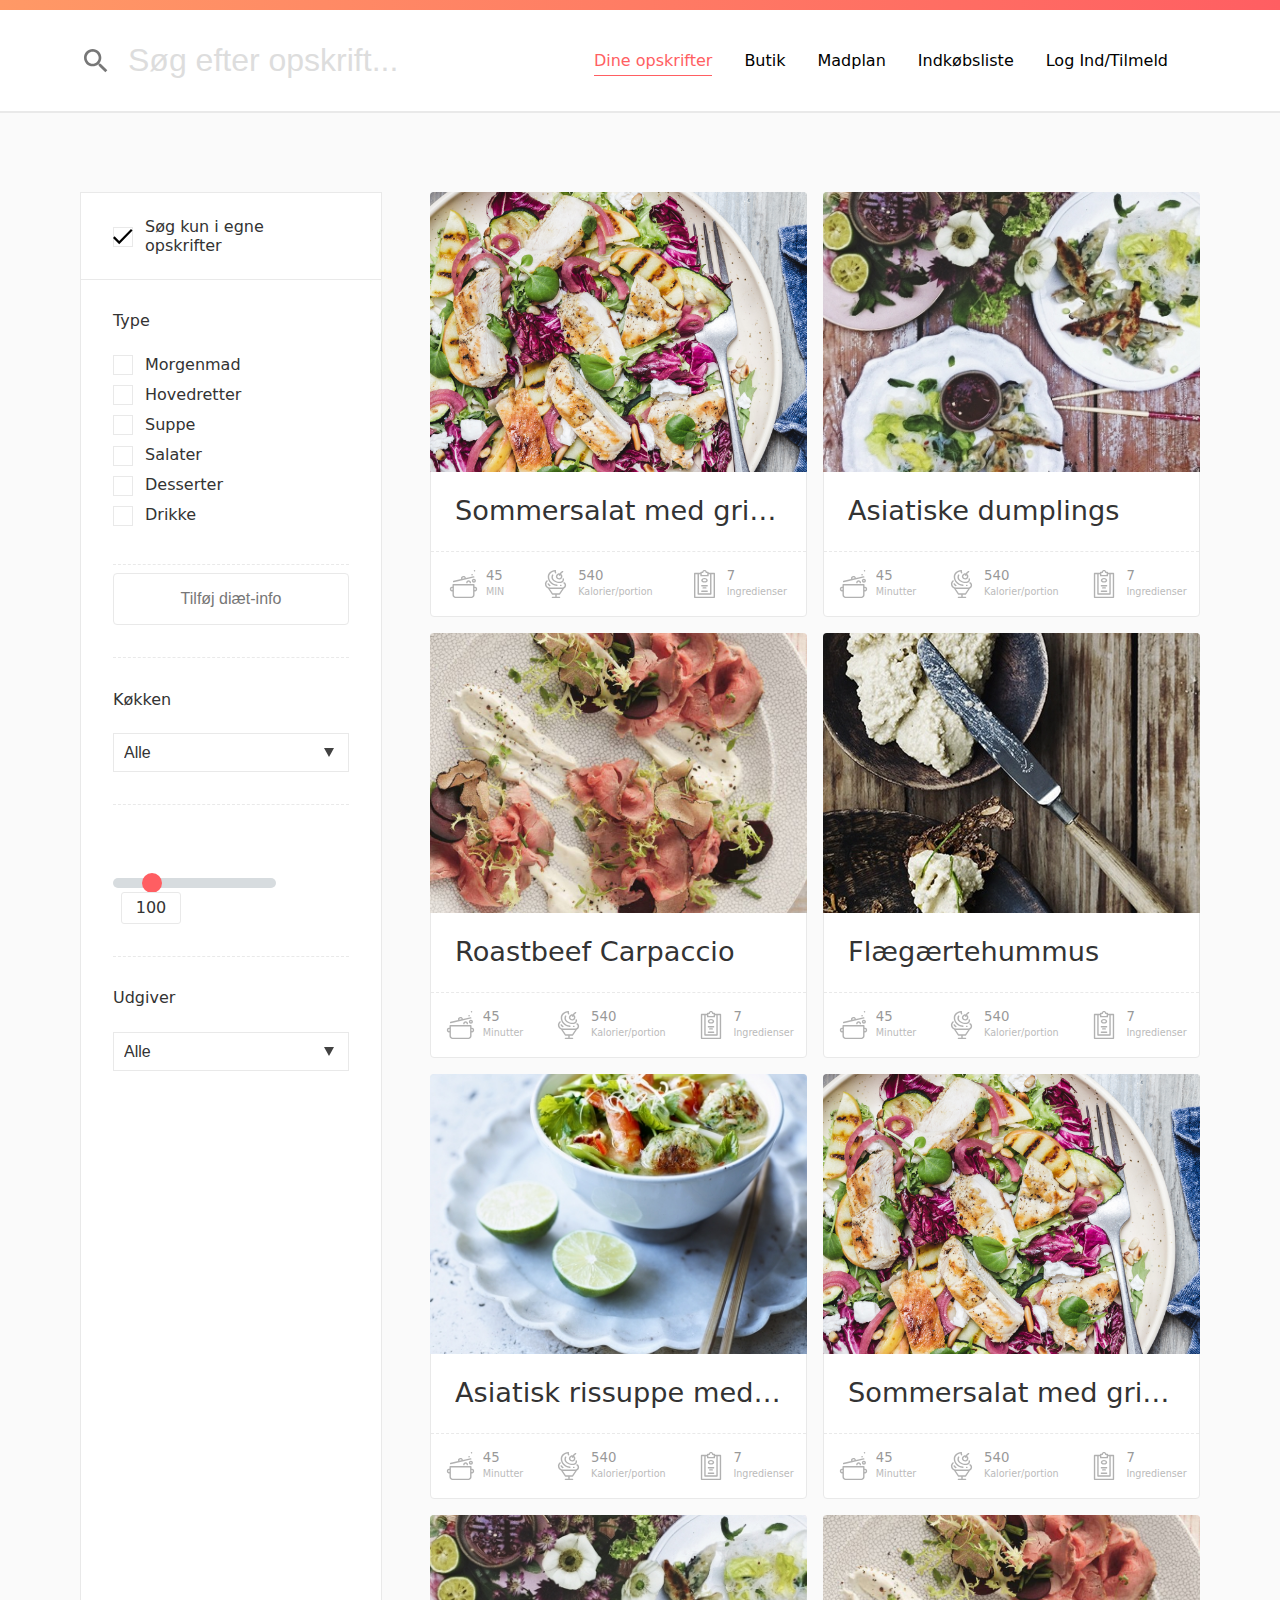
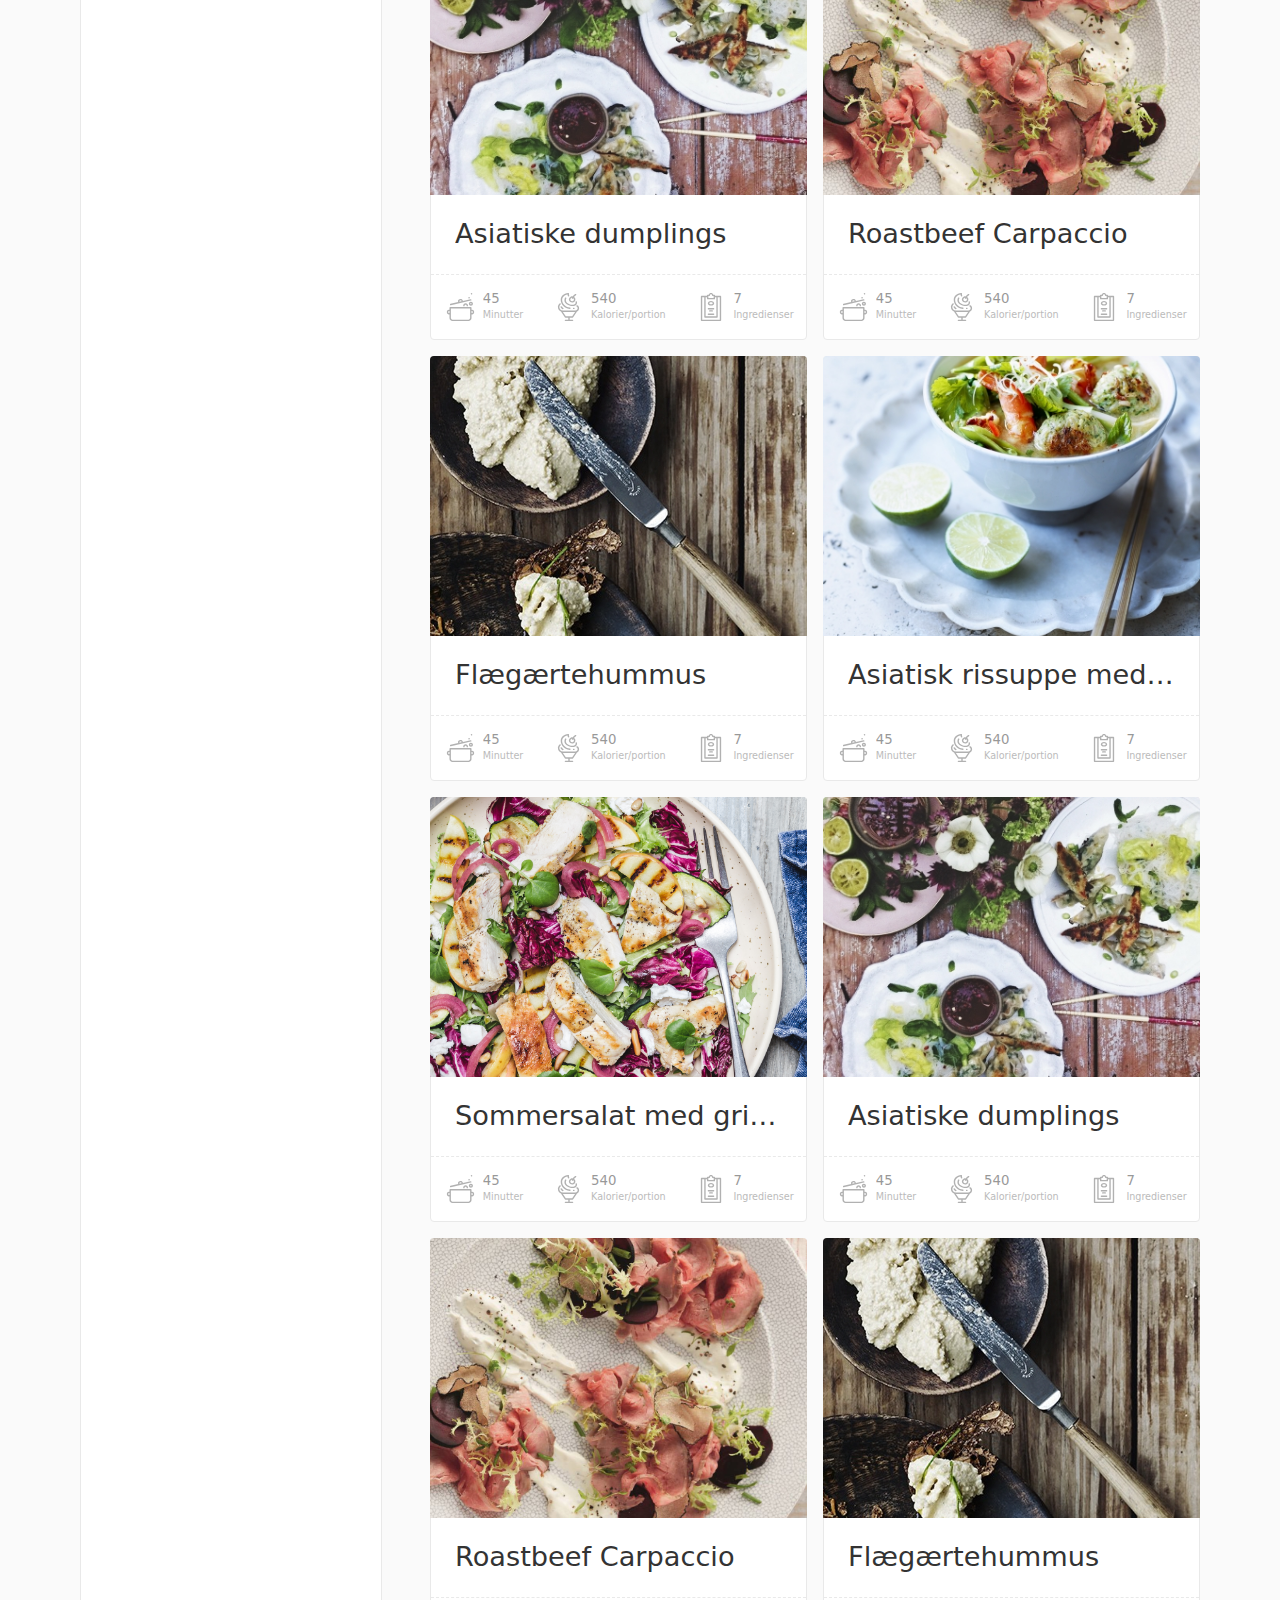
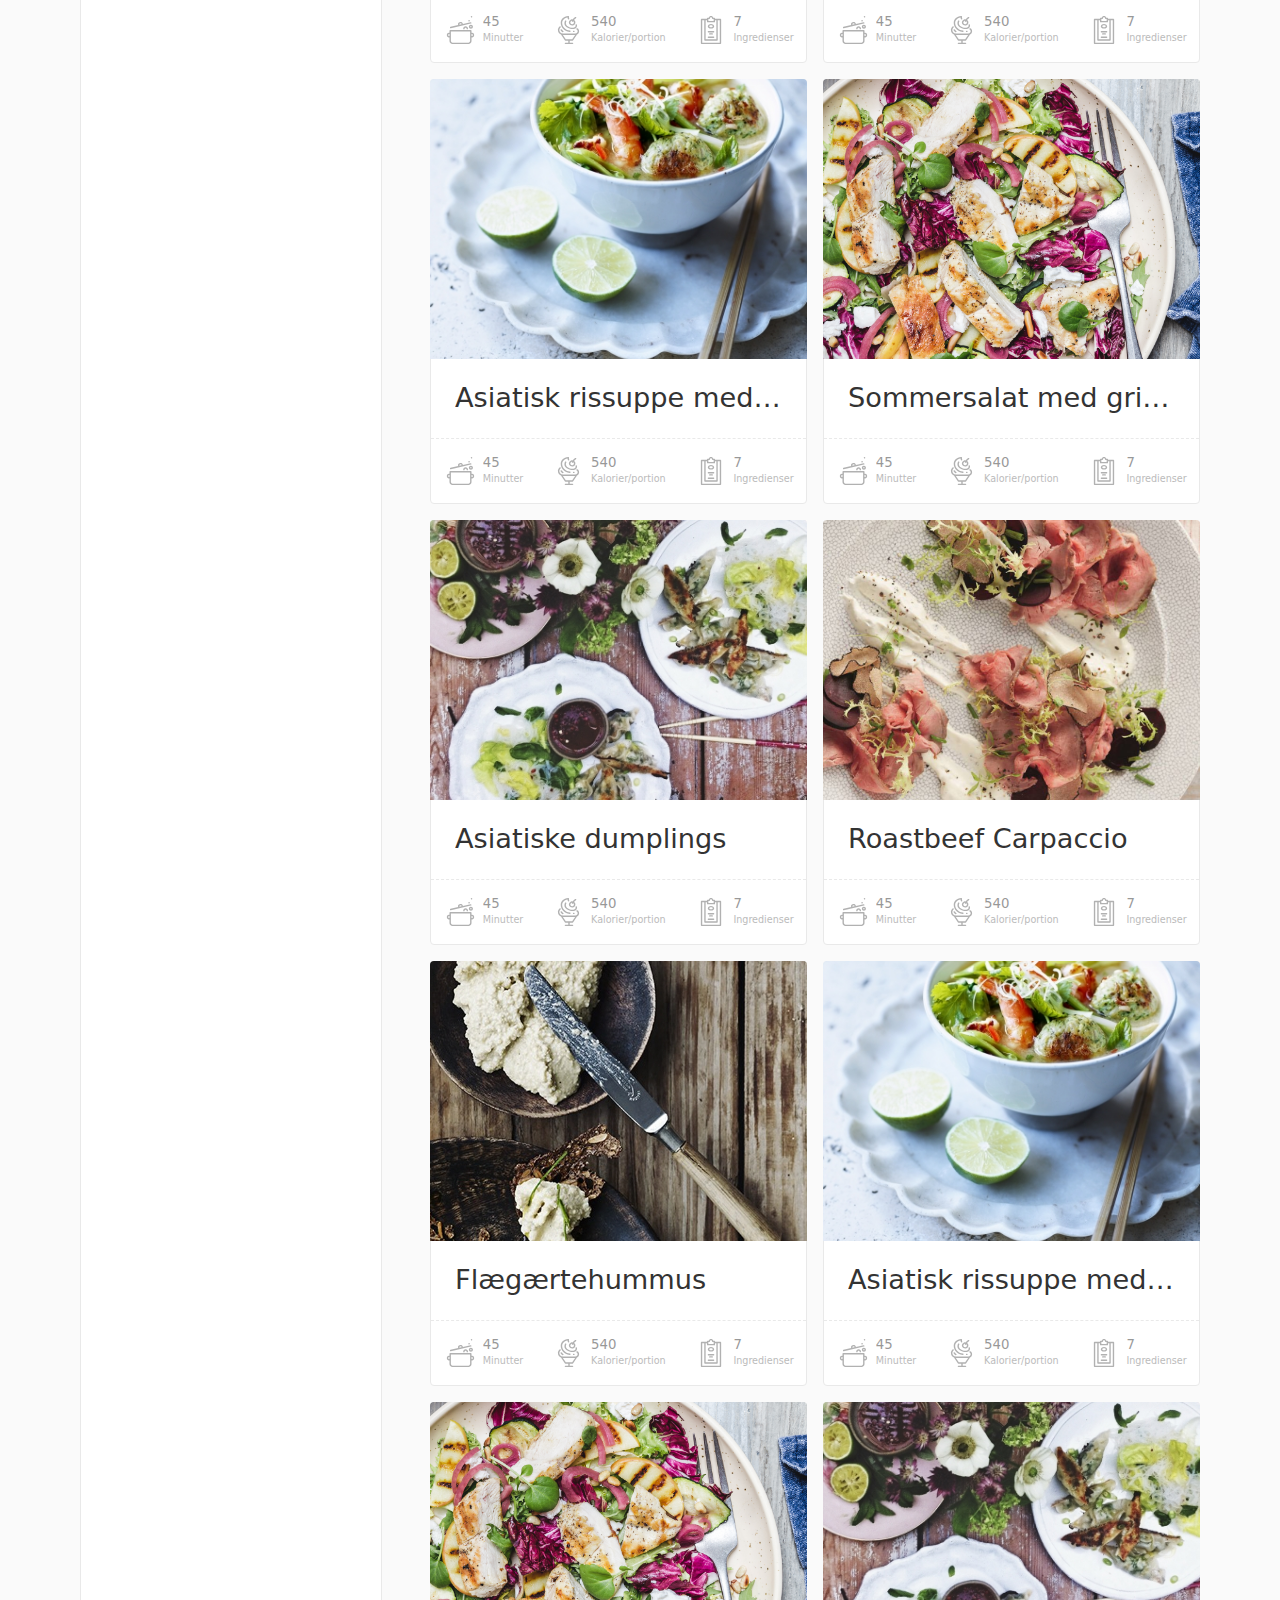
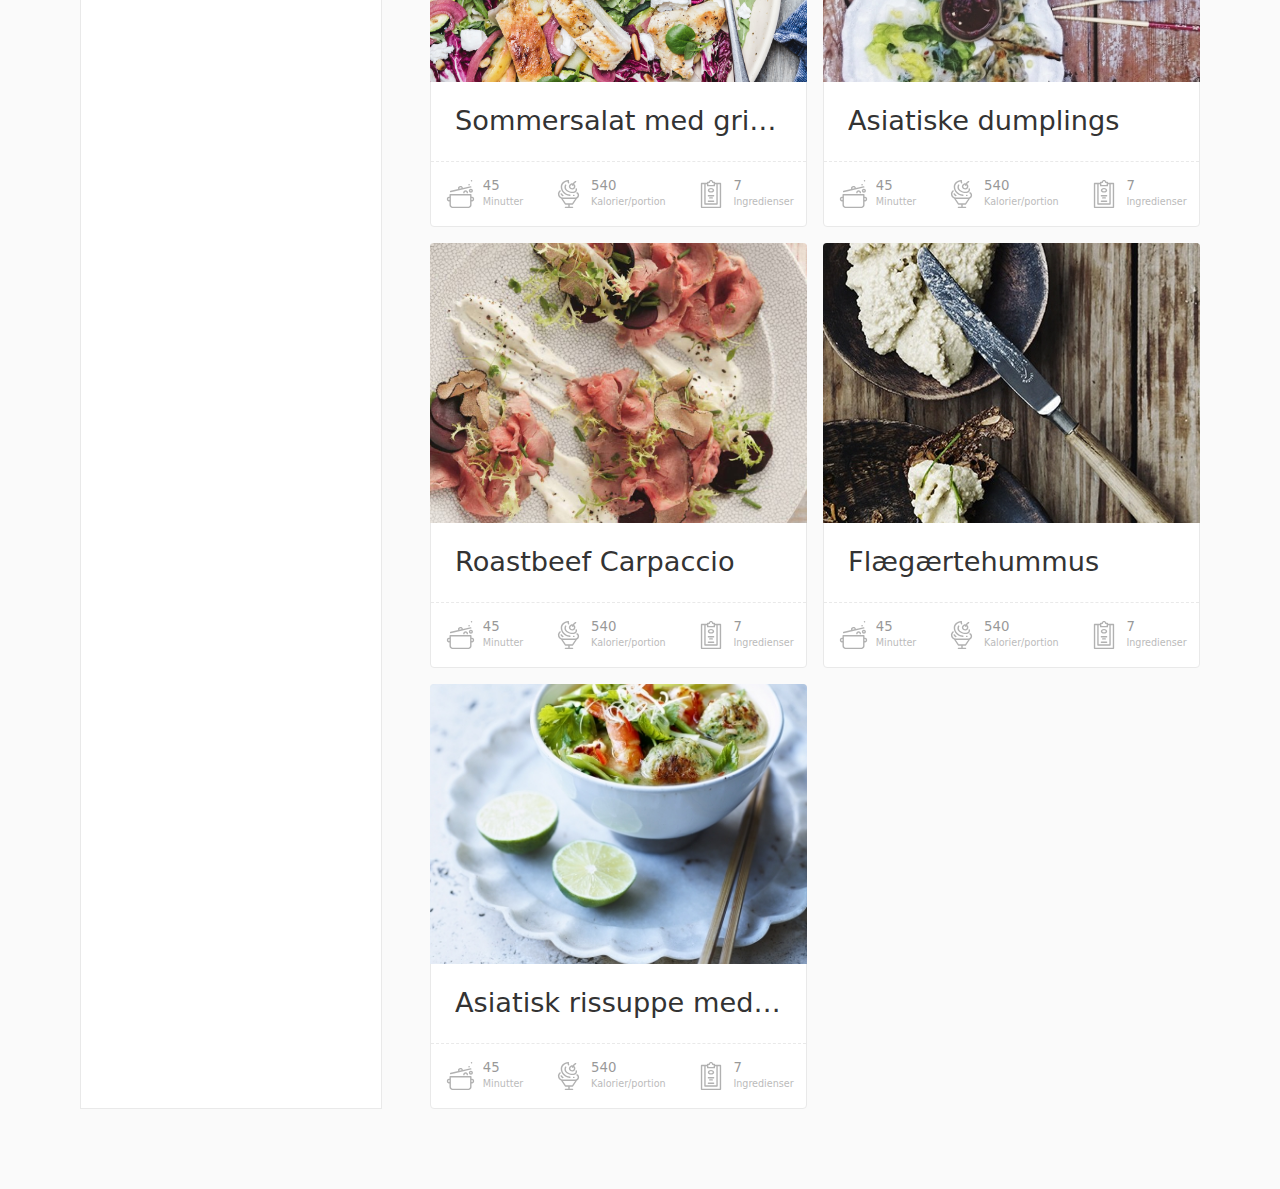
==== commit e57c5dcb: "Minor changes" ====
--- a/index.html
+++ b/index.html
@@ -195,7 +195,7 @@
                 <img src="img/icons/cooking.svg" alt="Forberedelsestid">
                 <span>
                   <h5>45</h5>
-                  <h6>Minutter</h6>
+                  <h6>MIN</h6>
                 </span>
               </li>
               <li>
--- a/css/style.css
+++ b/css/style.css
@@ -1 +1 @@
-*{box-sizing:border-box}body{margin:0;background:#fafafa;font-family:system-ui, helvetica, arial, sans-serif;color:#333}h1,h2,h3,h4,h5,h6,p{font-weight:300;line-height:1.5rem}ul{margin:0;padding:0}ul li{list-style:none}figure{margin:0}a:link,a:visited,a:hover,a:active{text-decoration:none;color:initial}img{vertical-align:middle}.content{margin:12rem 5rem 5rem}#emptypage{height:calc(100vh - 102px)}#small{background:white;border:1px solid #e9e9e9;width:600px}.vhc{display:flex;justify-content:center;align-items:center}.tc{text-align:center}nav{position:fixed;top:0;z-index:800;background:white;border-bottom:2px solid #e9e9e9;width:100%}nav #colorbar{height:10px;background:linear-gradient(to right, #f96, #ff5e62)}nav .inner{display:flex;justify-content:space-between;align-items:center;padding:1rem 5rem}nav form{display:flex;align-items:center}nav form img{width:2rem;height:2rem}nav form input{font-size:2rem;font-weight:300;background:none}nav form input::-webkit-input-placeholder{color:#ddd;font-weight:100}nav form input::-moz-placeholder{color:#ddd;font-weight:100}nav form input:-ms-input-placeholder{color:#ddd;font-weight:100}nav form input:-moz-placeholder{color:#ddd;font-weight:100}nav ul{display:flex}nav ul li{padding:1rem 0;font-size:1rem;margin-right:2rem;font-weight:100;border-radius:4px}nav ul li.active{display:inline-block;position:relative;color:#ff5e62}nav ul li.active::after{content:'';position:absolute;left:0;display:inline-block;height:1em;width:100%;border-bottom:1px solid;margin-top:.5rem}#filter{display:grid;grid-template-columns:350px 1fr}#filter main .grid{display:grid;grid-template-columns:repeat(auto-fill, minmax(350px, auto));grid-gap:1rem}.btn{border:none;color:white;border-radius:4px;padding:1rem;font-size:1rem;cursor:pointer}.btn.brand{background:linear-gradient(to right, #f96, #ff5e62)}.btn.dark{background:#333;color:white}.btn img{float:left;height:1rem}.btn span{font-weight:700}.btn:hover{opacity:.85}.btn.facebook{background:#365899}.btn.facebook img{padding-left:4px}.btn.google{background:#fff;border:1px solid #e9e9e9;color:#333}.btn.btnblock{width:100%;display:block}#filter aside button{width:100%;background:none;color:#777;border:1px solid #e9e9e9}input{padding:1rem;border:1px solid #e9e9e9;outline:none;font-size:initial}nav input{border:none}input,select,textarea{display:block;box-sizing:border-box;width:100%;outline:none;font-size:initial;border:none;font-weight:100;color:#333;border-radius:0;-webkit-appearance:none;-moz-appearance:none;appearance:none}.label,.checkbox-label,.radio-label{display:block;margin-bottom:0.5rem}.input,.checkbox-label:before,.radio-label:before,.checkbox-label:after,.radio-label:after,.select,.textarea{padding:10px;border-width:1px;border-style:solid;border-color:#e9e9e9;background-color:white}.input::placeholder,.select::placeholder,.textarea::placeholder{color:gray}.checkbox,.radio{position:absolute;width:auto;opacity:0}.checkbox:focus+.checkbox-label:before,.radio:focus+.checkbox-label:before,.checkbox:focus+.radio-label:before,.radio:focus+.radio-label:before,.checkbox:focus+.checkbox-label:after,.radio:focus+.checkbox-label:after,.checkbox:focus+.radio-label:after,.radio:focus+.radio-label:after{border-color:#e9e9e9}.checkbox:checked+.checkbox-label:after,.radio:checked+.checkbox-label:after,.checkbox:checked+.radio-label:after,.radio:checked+.radio-label:after{opacity:1}.checkbox:checked+.checkbox-label:after,.radio:checked+.checkbox-label:after,.checkbox:checked+.radio-label:after,.radio:checked+.radio-label:after{background-size:20px}.checkbox-label,.radio-label{position:relative;display:inline-block;margin-right:0.5rem;padding-left:32px}.checkbox-label:before,.radio-label:before,.checkbox-label:after,.radio-label:after{position:absolute;top:50%;left:0;display:inline-block;margin-top:-9px;padding:0;width:18px;height:18px;content:""}.checkbox-label:after,.radio-label:after{border-color:transparent;background-color:transparent;background-image:url("../img/icons/checkmark.svg");background-position:center;background-size:10px;background-repeat:no-repeat;opacity:0}.checkbox-label.checked,.checked.radio-label{color:#ddd;text-decoration:line-through}.radio-label:before,.radio-label:after{border-radius:50%}.radio-label:after{background-image:url("data:image/svg+xml,%3Csvg%20xmlns%3D%22http%3A%2F%2Fwww.w3.org%2F2000%2Fsvg%22%20version%3D%221.1%22%20x%3D%220%22%20y%3D%220%22%20width%3D%2213%22%20height%3D%2213%22%20viewBox%3D%220%200%2013%2013%22%20enable-background%3D%22new%200%200%2013%2013%22%20xml%3Aspace%3D%22preserve%22%3E%3Ccircle%20fill%3D%22%23424242%22%20cx%3D%226.5%22%20cy%3D%226.5%22%20r%3D%226.5%22%2F%3E%3C%2Fsvg%3E");background-size:8px}.select{position:relative;z-index:1;padding-right:40px}.select::-ms-expand{display:none}.select-wrap{position:relative}.select-wrap:after{position:absolute;top:0;right:0;bottom:0;z-index:2;padding:0 15px;width:10px;height:100%;background-image:url("data:image/svg+xml,%3Csvg%20xmlns%3D%22http%3A%2F%2Fwww.w3.org%2F2000%2Fsvg%22%20version%3D%221.1%22%20x%3D%220%22%20y%3D%220%22%20width%3D%2213%22%20height%3D%2211.3%22%20viewBox%3D%220%200%2013%2011.3%22%20enable-background%3D%22new%200%200%2013%2011.3%22%20xml%3Aspace%3D%22preserve%22%3E%3Cpolygon%20fill%3D%22%23424242%22%20points%3D%226.5%2011.3%203.3%205.6%200%200%206.5%200%2013%200%209.8%205.6%20%22%2F%3E%3C%2Fsvg%3E");background-position:center;background-size:10px;background-repeat:no-repeat;content:"";pointer-events:none}.textarea{min-height:100px;resize:vertical}.range-slider{margin:60px 0 0 0%}.range-slider{width:100%}.range-slider__range{-webkit-appearance:none;display:inline;width:calc(100% - (73px));height:10px;border-radius:5px;background:#d7dcdf;outline:none;padding:0;margin:0}.range-slider__range::-webkit-slider-thumb{-webkit-appearance:none;appearance:none;width:20px;height:20px;border-radius:50%;background:#2c3e50;cursor:pointer;-webkit-transition:background .15s ease-in-out;transition:background .15s ease-in-out}.range-slider__range::-webkit-slider-thumb:hover{background:#ff5e62}.range-slider__range:active::-webkit-slider-thumb{background:#ff5e62}.range-slider__range::-moz-range-thumb{width:20px;height:20px;border:0;border-radius:50%;background:#ff5e62;cursor:pointer;-webkit-transition:background .15s ease-in-out;transition:background .15s ease-in-out}.range-slider__range::-moz-range-thumb:hover{background:#ff5e62}.range-slider__range:active::-moz-range-thumb{background:#ff5e62}.range-slider__value{display:inline-block;position:relative;width:60px;line-height:20px;text-align:center;border-radius:3px;border:1px solid #e9e9e9;padding:5px 10px;margin-left:8px}::-moz-range-track{background:#d7dcdf;border:0}input::-moz-focus-inner,input::-moz-focus-outer{border:0}ul.cards li,ul.books li{background:white;border:1px solid #e9e9e9;border-radius:4px;transition:.2s all;position:relative}ul.cards li img,ul.books li img{width:calc(100% + 2px);object-fit:cover;margin:-1px}ul.cards li figcaption,ul.books li figcaption{padding:1rem 1.5rem}ul.cards li h3,ul.cards li h4,ul.cards li h5,ul.books li h3,ul.books li h4,ul.books li h5{margin:.5rem 0;font-weight:300;text-overflow:ellipsis;white-space:nowrap;overflow:hidden}ul.cards li img{height:280px;border-radius:4px 4px 0 0}ul.cards li ul{border-top:1px dashed #e9e9e9;display:flex;justify-content:space-around;align-items:center}ul.cards li ul li{background:none;border:none;opacity:.5;padding:1rem;display:flex;align-items:center}ul.cards li ul li span h5,ul.cards li ul li span h6{margin:0;line-height:1rem}ul.cards li ul li span h5{font-weight:500}ul.cards li ul li span h6{color:#777;font-size:.6rem}ul.cards li ul li img{width:1.8rem;height:1.8rem;opacity:.6;margin-right:.5rem}ul.books{-webkit-columns:3;-webkit-column-break-inside:avoid}ul.books li{margin-bottom:1rem;width:100%;display:inline-block}ul.books li h4{color:#333;font-size:22px}ul.books li h5{color:#777;font-size:17px}ul.books li section{border-top:1px dashed #e9e9e9;display:flex;justify-content:space-between;align-items:center}ul.books li section h6{font-size:22px;font-weight:500;margin:1rem 1.5rem}.avatar{position:absolute;left:0;top:235px;text-align:center;width:100%}.avatar .aimg{width:4rem;height:4rem;border-radius:50px;border:5px solid white}ul.rating{padding:1rem 1.5rem}ul.rating li{border:none;display:inline-block;height:20px;width:20px;margin:0;background-size:cover}ul.rating li.f{background:url(../img/icons/star-full.svg) no-repeat}ul.rating li.h{background:url(../img/icons/star-half.svg) no-repeat}ul.rating li.e{background:url(../img/icons/star-empty.svg) no-repeat}aside{margin-right:3rem;background:white;border:1px solid #e9e9e9}aside form{margin-bottom:.2rem}aside label{color:#333;font-weight:100}aside ul{padding:0 2rem}aside ul li{padding-top:.5rem;margin-bottom:2rem;border-top:1px dashed #e9e9e9}aside ul li:first-child{margin-top:0;border-top:0}#owncatalogue{padding:1.5rem 2rem 1rem;border-bottom:1px solid #e9e9e9}#owncatalogue form{margin-bottom:0}#small{text-align:center}#small section{padding:1rem}#small button:first-child{margin-bottom:1rem}#small p{padding:1rem 0 2rem}#small span p{color:#777;padding:2rem 1rem 1rem;margin:0;font-style:italic;font-size:12px}#small figure{background:linear-gradient(to right, #f96, #ff5e62);height:6px}.slist form .checkbox-label:before,.slist form .radio-label:before,.slist form .checkbox-label:after,.slist form .radio-label:after{height:40px;width:40px}.slist form .checkbox:checked+.checkbox-label:after,.slist form .radio:checked+.checkbox-label:after,.slist form .checkbox:checked+.radio-label:after,.slist form .radio:checked+.radio-label:after{opacity:.5}.slist form label{padding:1.5rem 0 0 4rem;width:100%;font-size:1.5rem;text-align:left;font-weight:300}.slist #add{display:grid;grid-template-columns:1fr 80px;grid-gap:1rem}.slist #add input{border:1px solid #e9e9e9}.slist hr{margin-top:1.5rem;border:0;height:1px;background-image:-webkit-linear-gradient(left, #fafafa, #ddd, #fafafa)}
+*{box-sizing:border-box}body{margin:0;background:#fafafa;font-family:system-ui, helvetica, arial, sans-serif;color:#333}h1,h2,h3,h4,h5,h6,p{font-weight:300;line-height:1.5rem}ul{margin:0;padding:0}ul li{list-style:none}figure{margin:0}a:link,a:visited,a:hover,a:active{text-decoration:none;color:initial}img{vertical-align:middle}.content{margin:12rem 5rem 5rem}#emptypage{height:calc(100vh - 102px)}#small{background:white;border:1px solid #e9e9e9;width:600px}.vhc{display:flex;justify-content:center;align-items:center}.tc{text-align:center}nav{position:fixed;top:0;z-index:800;background:white;border-bottom:2px solid #e9e9e9;width:100%}nav #colorbar{height:10px;background:linear-gradient(to right, #f96, #ff5e62)}nav .inner{display:flex;justify-content:space-between;align-items:center;padding:1rem 5rem}nav form{display:flex;align-items:center}nav form img{width:2rem;height:2rem}nav form input{font-size:2rem;font-weight:300;background:none}nav form input::-webkit-input-placeholder{color:#ddd;font-weight:100}nav form input::-moz-placeholder{color:#ddd;font-weight:100}nav form input:-ms-input-placeholder{color:#ddd;font-weight:100}nav form input:-moz-placeholder{color:#ddd;font-weight:100}nav ul{display:flex}nav ul li{padding:1rem 0;font-size:1rem;margin-right:2rem;font-weight:100;border-radius:4px}nav ul li.active{display:inline-block;position:relative;color:#ff5e62}nav ul li.active::after{content:'';position:absolute;left:0;display:inline-block;height:1em;width:100%;border-bottom:1px solid;margin-top:.5rem}#filter{display:grid;grid-template-columns:350px 1fr}#filter main .grid{display:grid;grid-template-columns:repeat(auto-fill, minmax(350px, auto));grid-gap:1rem}.btn{border:none;color:white;border-radius:4px;padding:1rem;font-size:1rem;cursor:pointer}.btn.brand{background:linear-gradient(to right, #f96, #ff5e62)}.btn.dark{background:#333;color:white}.btn img{float:left;height:1rem}.btn span{font-weight:700}.btn:hover{opacity:.85}.btn.facebook{background:#365899}.btn.facebook img{padding-left:4px}.btn.google{background:#fff;border:1px solid #e9e9e9;color:#333}.btn.btnblock{width:100%;display:block}#filter aside button{width:100%;background:none;color:#777;border:1px solid #e9e9e9}input{padding:1rem;border:1px solid #e9e9e9;outline:none;font-size:initial}nav input{border:none}input,select,textarea{display:block;box-sizing:border-box;width:100%;outline:none;font-size:initial;border:none;font-weight:100;color:#333;border-radius:0;-webkit-appearance:none;-moz-appearance:none;appearance:none}.label,.checkbox-label,.radio-label{display:block;margin-bottom:0.5rem}.input,.checkbox-label:before,.radio-label:before,.checkbox-label:after,.radio-label:after,.select,.textarea{padding:10px;border-width:1px;border-style:solid;border-color:#e9e9e9;background-color:white}.input::placeholder,.select::placeholder,.textarea::placeholder{color:gray}.checkbox,.radio{position:absolute;width:auto;opacity:0}.checkbox:focus+.checkbox-label:before,.radio:focus+.checkbox-label:before,.checkbox:focus+.radio-label:before,.radio:focus+.radio-label:before,.checkbox:focus+.checkbox-label:after,.radio:focus+.checkbox-label:after,.checkbox:focus+.radio-label:after,.radio:focus+.radio-label:after{border-color:#e9e9e9}.checkbox:checked+.checkbox-label:after,.radio:checked+.checkbox-label:after,.checkbox:checked+.radio-label:after,.radio:checked+.radio-label:after{opacity:1}.checkbox:checked+.checkbox-label:after,.radio:checked+.checkbox-label:after,.checkbox:checked+.radio-label:after,.radio:checked+.radio-label:after{background-size:20px}.checkbox-label,.radio-label{position:relative;display:inline-block;margin-right:0.5rem;padding-left:32px}.checkbox-label:before,.radio-label:before,.checkbox-label:after,.radio-label:after{position:absolute;top:50%;left:0;display:inline-block;margin-top:-9px;padding:0;width:18px;height:18px;content:""}.checkbox-label:after,.radio-label:after{border-color:transparent;background-color:transparent;background-image:url("../img/icons/checkmark.svg");background-position:center;background-size:10px;background-repeat:no-repeat;opacity:0}.checkbox-label.checked,.checked.radio-label{color:#ddd;text-decoration:line-through}.radio-label:before,.radio-label:after{border-radius:50%}.radio-label:after{background-image:url("data:image/svg+xml,%3Csvg%20xmlns%3D%22http%3A%2F%2Fwww.w3.org%2F2000%2Fsvg%22%20version%3D%221.1%22%20x%3D%220%22%20y%3D%220%22%20width%3D%2213%22%20height%3D%2213%22%20viewBox%3D%220%200%2013%2013%22%20enable-background%3D%22new%200%200%2013%2013%22%20xml%3Aspace%3D%22preserve%22%3E%3Ccircle%20fill%3D%22%23424242%22%20cx%3D%226.5%22%20cy%3D%226.5%22%20r%3D%226.5%22%2F%3E%3C%2Fsvg%3E");background-size:8px}.select{position:relative;z-index:1;padding-right:40px}.select::-ms-expand{display:none}.select-wrap{position:relative}.select-wrap:after{position:absolute;top:0;right:0;bottom:0;z-index:2;padding:0 15px;width:10px;height:100%;background-image:url("data:image/svg+xml,%3Csvg%20xmlns%3D%22http%3A%2F%2Fwww.w3.org%2F2000%2Fsvg%22%20version%3D%221.1%22%20x%3D%220%22%20y%3D%220%22%20width%3D%2213%22%20height%3D%2211.3%22%20viewBox%3D%220%200%2013%2011.3%22%20enable-background%3D%22new%200%200%2013%2011.3%22%20xml%3Aspace%3D%22preserve%22%3E%3Cpolygon%20fill%3D%22%23424242%22%20points%3D%226.5%2011.3%203.3%205.6%200%200%206.5%200%2013%200%209.8%205.6%20%22%2F%3E%3C%2Fsvg%3E");background-position:center;background-size:10px;background-repeat:no-repeat;content:"";pointer-events:none}.textarea{min-height:100px;resize:vertical}.range-slider{margin:60px 0 0 0%}.range-slider{width:100%}.range-slider__range{-webkit-appearance:none;display:inline;width:calc(100% - (73px));height:10px;border-radius:5px;background:#d7dcdf;outline:none;padding:0;margin:0}.range-slider__range::-webkit-slider-thumb{-webkit-appearance:none;appearance:none;width:20px;height:20px;border-radius:50%;background:#ff5e62;cursor:pointer;-webkit-transition:background .15s ease-in-out;transition:background .15s ease-in-out}.range-slider__range::-webkit-slider-thumb:hover{background:#f96}.range-slider__range:active::-webkit-slider-thumb{background:#f96}.range-slider__range::-moz-range-thumb{width:20px;height:20px;border:0;border-radius:50%;background:#ff5e62;cursor:pointer;-webkit-transition:background .15s ease-in-out;transition:background .15s ease-in-out}.range-slider__range::-moz-range-thumb:hover{background:#f96}.range-slider__range:active::-moz-range-thumb{background:#f96}.range-slider__value{display:inline-block;position:relative;width:60px;line-height:20px;text-align:center;border-radius:3px;border:1px solid #e9e9e9;padding:5px 10px;margin-left:8px}::-moz-range-track{background:#d7dcdf;border:0}input::-moz-focus-inner,input::-moz-focus-outer{border:0}ul.cards li,ul.books li{background:white;border:1px solid #e9e9e9;border-radius:4px;transition:.2s all;position:relative}ul.cards li img,ul.books li img{width:calc(100% + 2px);object-fit:cover;margin:-1px}ul.cards li figcaption,ul.books li figcaption{padding:1rem 1.5rem}ul.cards li h3,ul.cards li h4,ul.cards li h5,ul.books li h3,ul.books li h4,ul.books li h5{margin:.5rem 0;font-weight:300;text-overflow:ellipsis;white-space:nowrap;overflow:hidden}ul.cards li:hover>ul li{opacity:1}ul.cards li:hover .avatar{display:block}ul.cards li .avatar{display:none;position:absolute;top:1rem;left:1rem}ul.cards li .avatar .aimg{width:4rem;height:4rem;border-radius:50px;border:5px solid white}ul.cards li img{height:280px;border-radius:4px 4px 0 0}ul.cards li h3{font-size:1.7rem;line-height:2rem}ul.cards li ul{border-top:1px dashed #e9e9e9;display:flex;justify-content:space-around;align-items:center;cursor:default}ul.cards li ul li{background:none;border:none;opacity:.5;padding:1rem;display:flex;align-items:center}ul.cards li ul li span h5,ul.cards li ul li span h6{margin:0;line-height:1rem}ul.cards li ul li span h5{font-weight:500}ul.cards li ul li span h6{color:#777;font-size:.6rem}ul.cards li ul li img{width:1.8rem;height:1.8rem;opacity:.6;margin-right:.5rem}ul.books{-webkit-columns:3;-webkit-column-break-inside:avoid}ul.books li{margin-bottom:1rem;width:100%;display:inline-block}ul.books li h4{color:#333;font-size:22px}ul.books li h5{color:#777;font-size:17px}ul.books li section{border-top:1px dashed #e9e9e9;display:flex;justify-content:space-between;align-items:center}ul.books li section h6{font-size:22px;font-weight:500;margin:1rem 1.5rem}ul.rating{padding:1rem 1.5rem}ul.rating li{border:none;display:inline-block;height:20px;width:20px;margin:0;background-size:cover}ul.rating li.f{background:url(../img/icons/star-full.svg) no-repeat}ul.rating li.h{background:url(../img/icons/star-half.svg) no-repeat}ul.rating li.e{background:url(../img/icons/star-empty.svg) no-repeat}aside{margin-right:3rem;background:white;border:1px solid #e9e9e9}aside form{margin-bottom:.2rem}aside label{color:#333;font-weight:100}aside ul{padding:0 2rem}aside ul li{padding-top:.5rem;margin-bottom:2rem;border-top:1px dashed #e9e9e9}aside ul li:first-child{margin-top:0;border-top:0}#owncatalogue{padding:1.5rem 2rem 1rem;border-bottom:1px solid #e9e9e9}#owncatalogue form{margin-bottom:0}#small{text-align:center}#small section{padding:1rem}#small button:first-child{margin-bottom:1rem}#small p{padding:1rem 0 2rem}#small span p{color:#777;padding:2rem 1rem 1rem;margin:0;font-style:italic;font-size:12px}#small figure{background:linear-gradient(to right, #f96, #ff5e62);height:6px}.slist form .checkbox-label:before,.slist form .radio-label:before,.slist form .checkbox-label:after,.slist form .radio-label:after{height:40px;width:40px}.slist form .checkbox:checked+.checkbox-label:after,.slist form .radio:checked+.checkbox-label:after,.slist form .checkbox:checked+.radio-label:after,.slist form .radio:checked+.radio-label:after{opacity:.5}.slist form label{padding:1.5rem 0 0 4rem;width:100%;font-size:1.5rem;text-align:left;font-weight:300}.slist #add{display:grid;grid-template-columns:1fr 80px;grid-gap:1rem}.slist #add input{border:1px solid #e9e9e9}.slist hr{margin-top:1.5rem;border:0;height:1px;background-image:-webkit-linear-gradient(left, #fafafa, #ddd, #fafafa)}
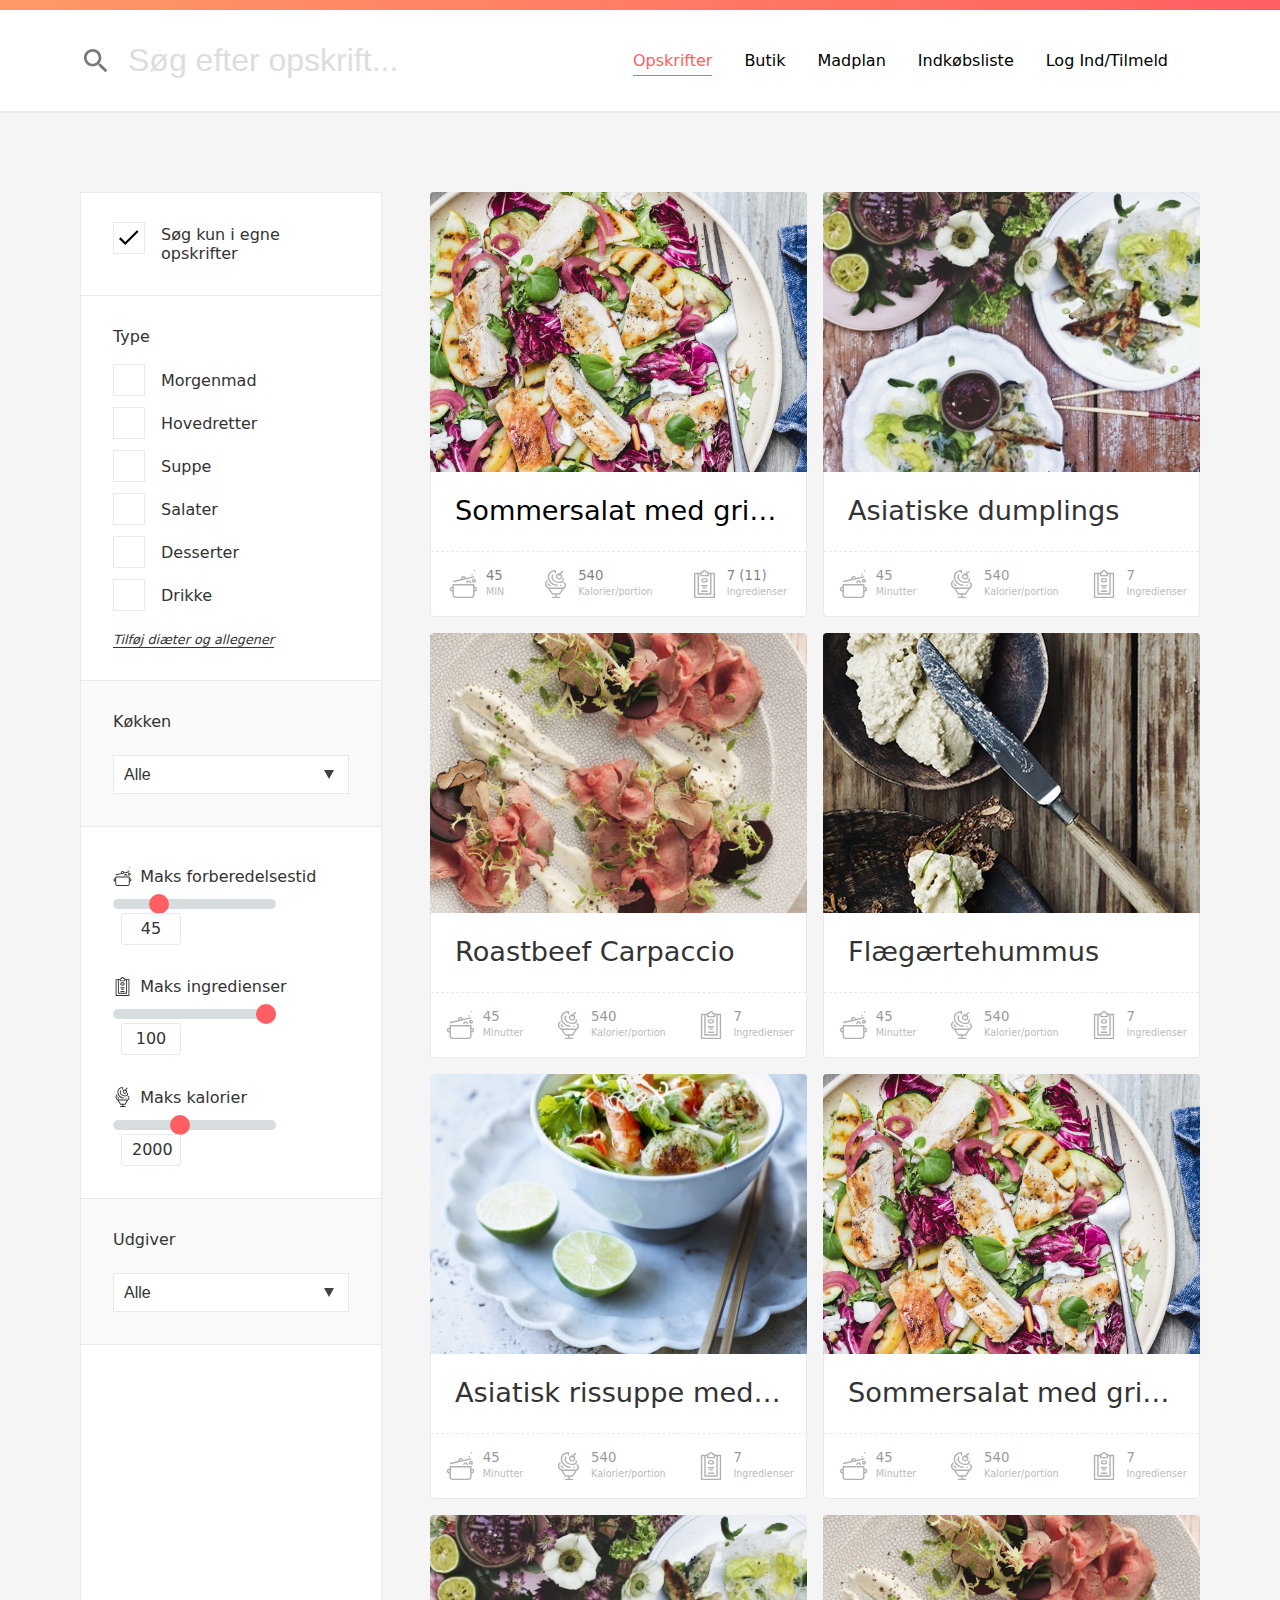
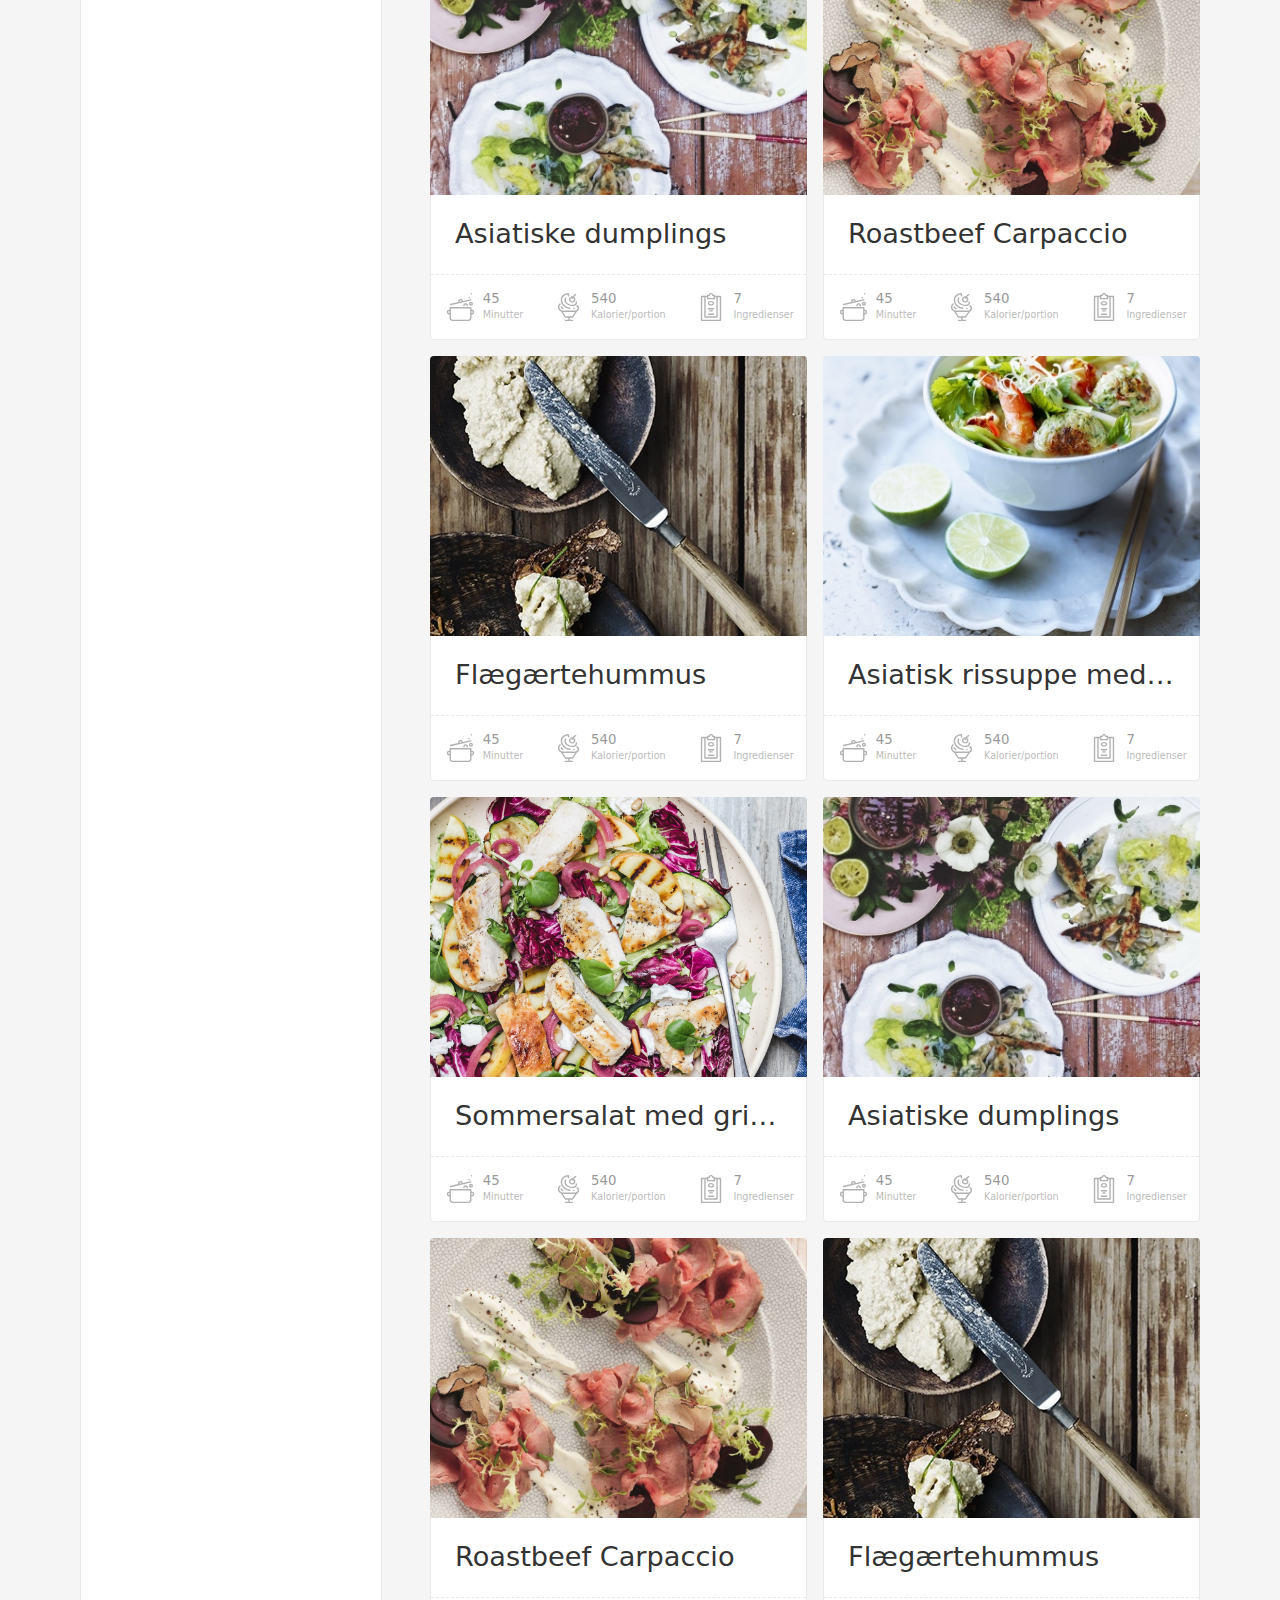
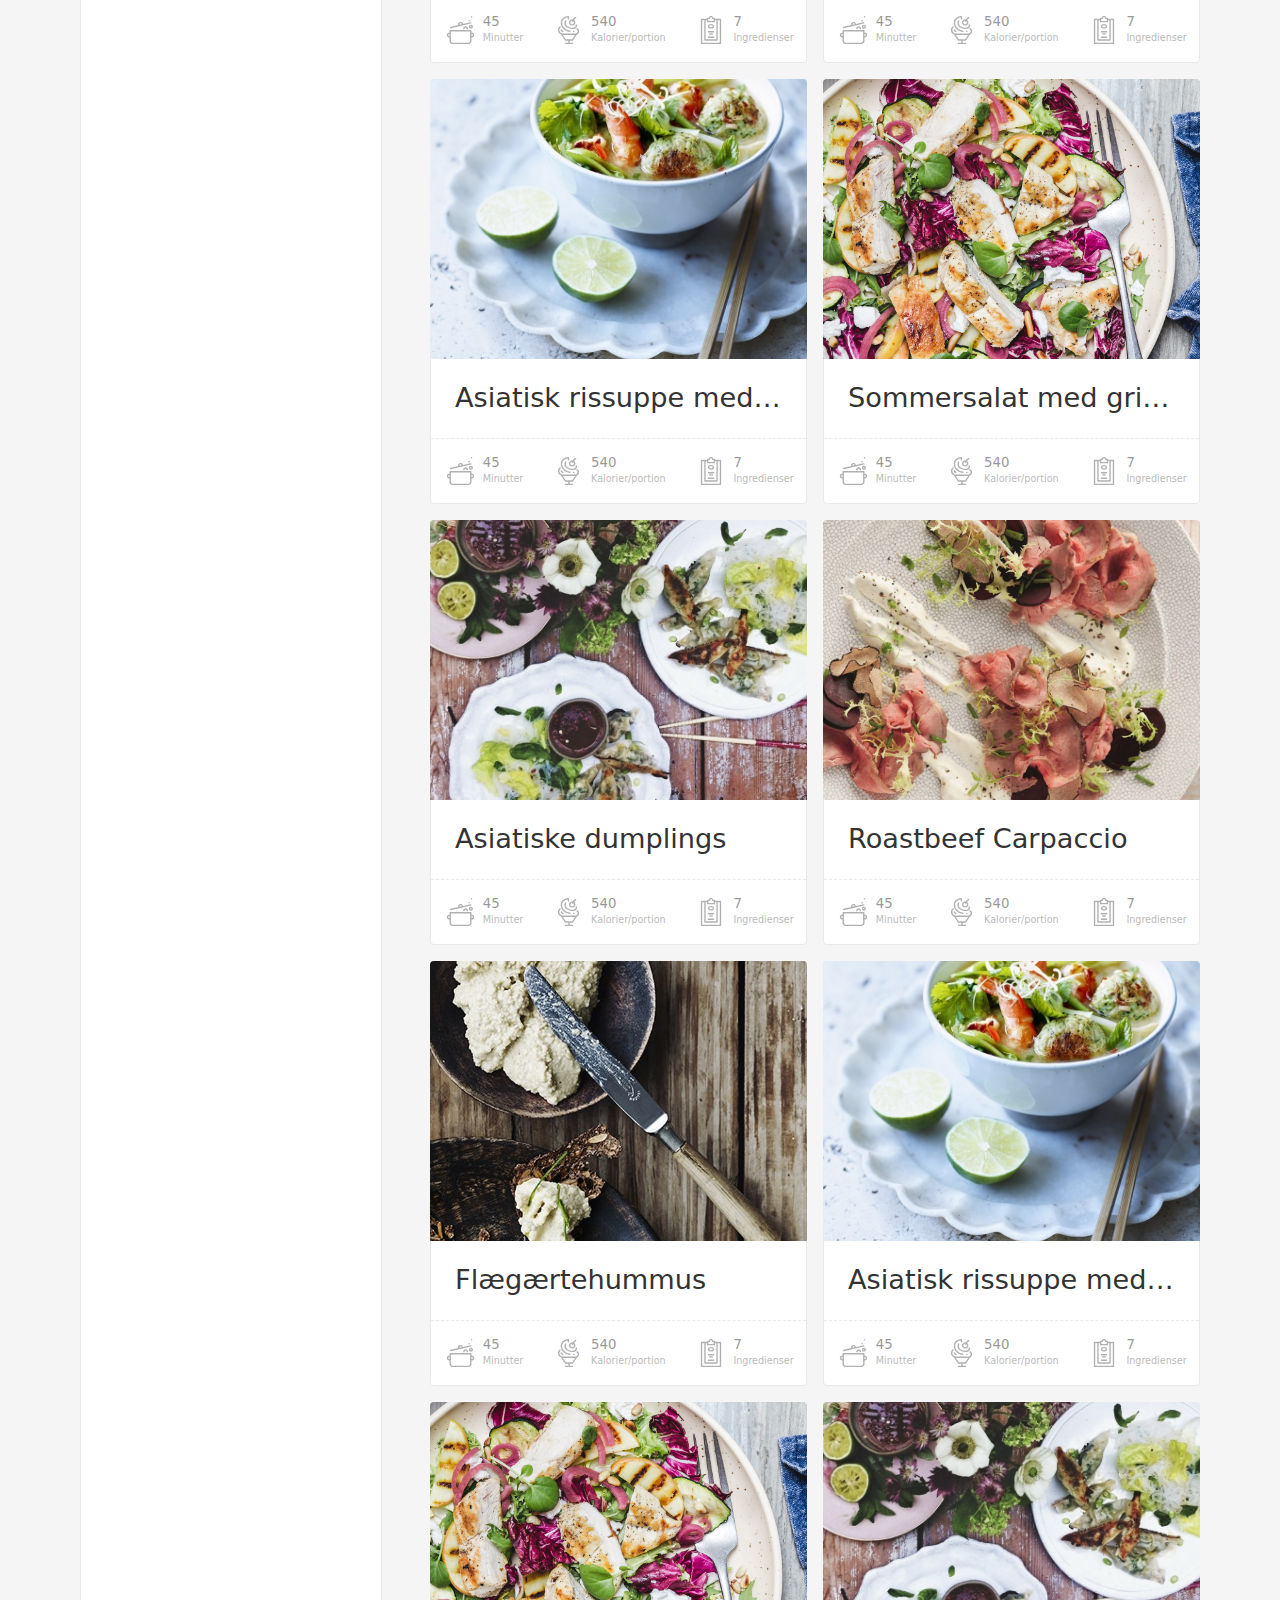
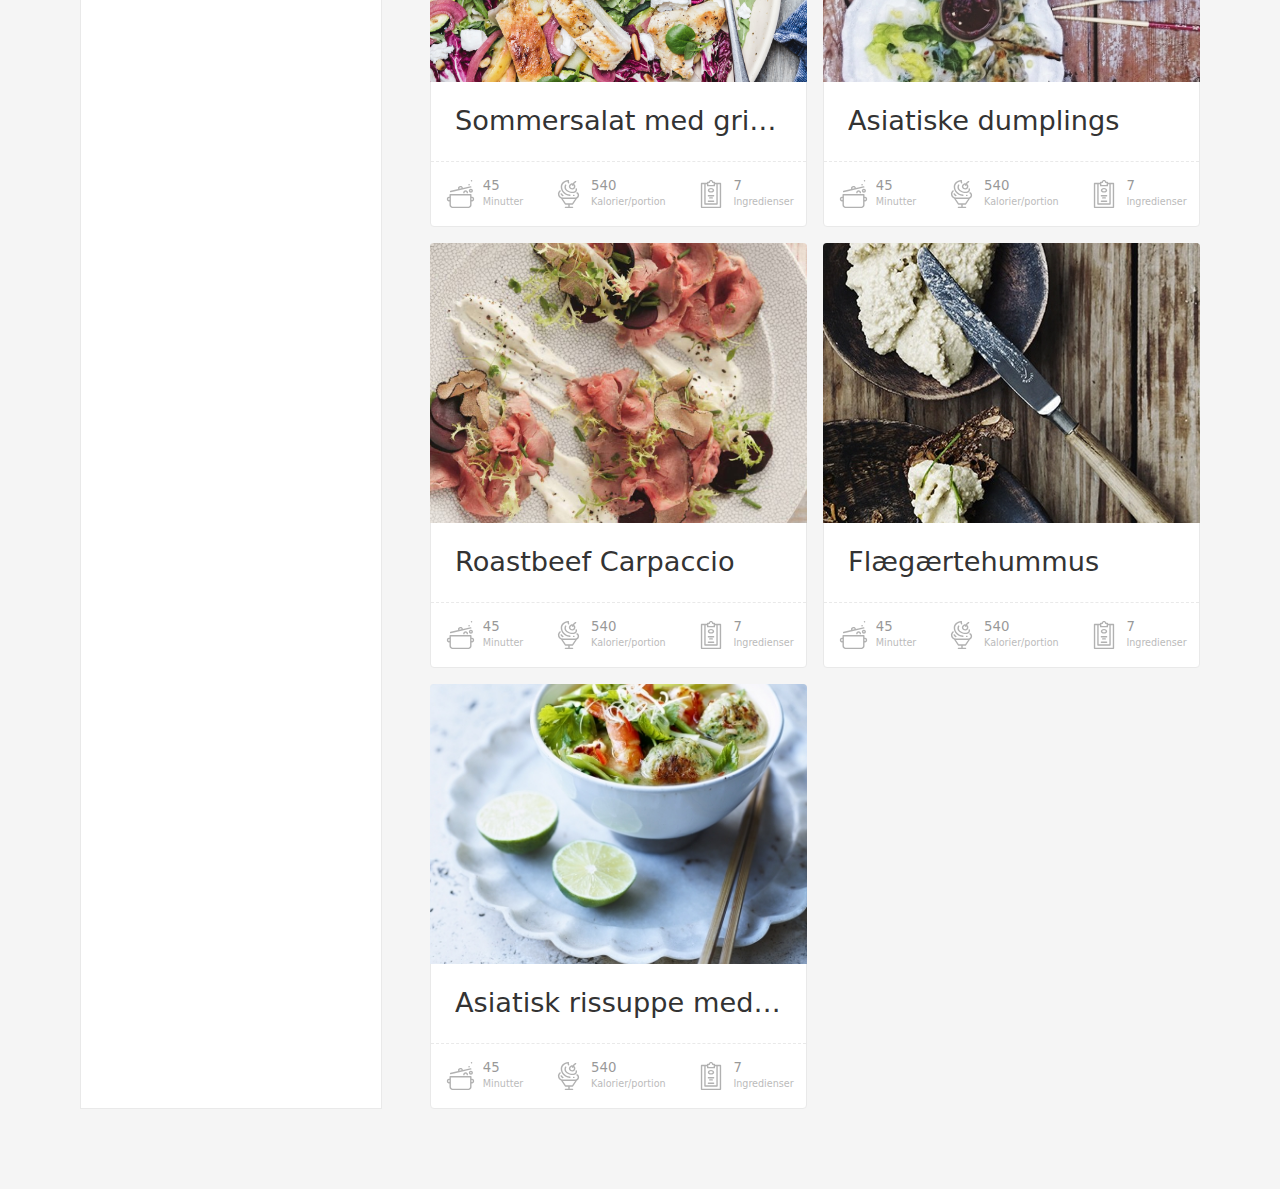
==== commit 7e2fdafc: "Beginning of recipe-page. Need to fix checkmarks on shoppinglist" ====
--- a/index.html
+++ b/index.html
@@ -25,7 +25,7 @@
   
   
             <ul>
-              <a href="index.html"><li class="active">Dine opskrifter</li></a>
+              <a href="index.html"><li class="active">Opskrifter</li></a>
               <a href="store.html"><li>Butik</li></a>
               <a href="#"><li>Madplan</li></a>
               <a href="shoppinglist.html"><li>Indkøbsliste</li></a>
@@ -95,38 +95,15 @@
               <label class="checkbox-label" for="chewtcskbox">Drikke</label>
             </form>
 
+
+            <a class="addfilters">Tilføj diæter og allegener</a>
+
+
           </li>
 
 
 
 
-          <li>
-
-              <!-- TYPE / CATEGORY SECTION -->
-              <button class="btn">Tilføj diæt-info</button>
-
-              <!-- <h4>Diæt</h4>
-
-              <form>
-                <input class="checkbox" type="checkbox" id="ghj">
-                <label class="checkbox-label" for="ghj">Vegetar</label>
-              </form>
-
-
-              <form>
-                <input class="checkbox" type="checkbox" id="dfg">
-                <label class="checkbox-label" for="dfg">Veganer</label>
-              </form>
-
-              <form>
-                <input class="checkbox" type="checkbox" id="sdf">
-                <label class="checkbox-label" for="sdf">Uden gluten</label>
-              </form> -->
-
-
-
-
-            </li>
 
 
 
@@ -148,15 +125,39 @@
 
 
           <li>
-            <div class="range-slider">
-            <input class="range-slider__range" type="range" value="100" min="0" max="500">
-            <span class="range-slider__value">0</span>
-          </div>
+              <ul>
+                <li>
+                  <label class="rangelabel"><img src="img/icons/cooking.svg" alt="Forberedelsestid">Maks forberedelsestid</label>
+                  <div class="range-slider">
+                    <input class="range-slider__range" type="range" value="45" min="0" max="180">
+                    <span class="range-slider__value">0</span>
+                  </div>
+              </li>
+              <li>
+                <label class="rangelabel"><img src="img/icons/padnote.svg" alt="Manglende ingredienser">Maks ingredienser</label>
+                <div class="range-slider">
+                  <input class="range-slider__range" type="range" value="100" min="0" max="50">
+                  <span class="range-slider__value">0</span>
+              </div>
+            </li>
+            <li>
+              <label class="rangelabel"><img src="img/icons/ice-cream.svg" alt="Kalorier">Maks kalorier</label>
+              <div class="range-slider">
+                <input class="range-slider__range" type="range" value="2000" min="0" max="5000">
+                <span class="range-slider__value">0</span>
+              </div>
+              </li>
+            </ul>
+
+
           </li>
 
 
+
+
+
           <li>
-            <!-- Kitchen type -->
+            <!-- Chefs / Publisher type -->
 
             <h4>Udgiver</h4>
 
@@ -165,7 +166,7 @@
             		<select class="select" id="select">
             			<option value="option">Alle</option>
             			<option value="option2">Jamie Oliver</option>
-            			<option value="option3">the Food Club</option>
+            			<option value="option3">The Food Club</option>
             		</select>
             	</div>
           </li>
@@ -183,36 +184,38 @@
       <ul class="grid cards">
       
         <li>
-          <img src="img/dummy/cards/KOSAN-574_.jpg">
-          <div class="avatar">
-            <img class="aimg" src="img/dummy/avatars/thefoodclub.jpg">
-          </div>
-          <figcaption>
-            <h3>Sommersalat med grillede æbler & syltede rødløg</h3>
-          </figcaption>
-          <ul>
-              <li>
-                <img src="img/icons/cooking.svg" alt="Forberedelsestid">
-                <span>
-                  <h5>45</h5>
-                  <h6>MIN</h6>
-                </span>
-              </li>
-              <li>
-                <img src="img/icons/ice-cream.svg" alt="Kalorier">
-                <span>
-                  <h5>540</h5>
-                  <h6>Kalorier/portion</h6>
-                </span>
-              </li>
-              <li>
-                <img src="img/icons/padnote.svg" alt="Manglende ingredienser">
-                  <span>
-                    <h5>7</h5>
-                    <h6>Ingredienser</h6>
-                  </span>
-              </li>
-          </ul>
+          <a href="recipe.html">
+            <img src="img/dummy/cards/KOSAN-574_.jpg">
+            <div class="avatar">
+              <img class="aimg" src="img/dummy/avatars/thefoodclub.jpg">
+            </div>
+            <figcaption>
+              <h3>Sommersalat med grillede æbler & syltede rødløg</h3>
+            </figcaption>
+            <ul>
+                <li>
+                  <img src="img/icons/cooking.svg" alt="Forberedelsestid">
+                  <span>
+                    <h5>45</h5>
+                    <h6>MIN</h6>
+                  </span>
+                </li>
+                <li>
+                  <img src="img/icons/ice-cream.svg" alt="Kalorier">
+                  <span>
+                    <h5>540</h5>
+                    <h6>Kalorier/portion</h6>
+                  </span>
+                </li>
+                <li>
+                  <img src="img/icons/padnote.svg" alt="Manglende ingredienser">
+                    <span>
+                      <h5>7 (11)</h5>
+                      <h6>Ingredienser</h6>
+                    </span>
+                </li>
+            </ul>
+          </a>
         </li>
         <li>
           <img src="img/dummy/cards/46263974.jpg">
--- a/css/style.css
+++ b/css/style.css
@@ -1 +1 @@
-*{box-sizing:border-box}body{margin:0;background:#fafafa;font-family:system-ui, helvetica, arial, sans-serif;color:#333}h1,h2,h3,h4,h5,h6,p{font-weight:300;line-height:1.5rem}ul{margin:0;padding:0}ul li{list-style:none}figure{margin:0}a:link,a:visited,a:hover,a:active{text-decoration:none;color:initial}img{vertical-align:middle}.content{margin:12rem 5rem 5rem}#emptypage{height:calc(100vh - 102px)}#small{background:white;border:1px solid #e9e9e9;width:600px}.vhc{display:flex;justify-content:center;align-items:center}.tc{text-align:center}nav{position:fixed;top:0;z-index:800;background:white;border-bottom:2px solid #e9e9e9;width:100%}nav #colorbar{height:10px;background:linear-gradient(to right, #f96, #ff5e62)}nav .inner{display:flex;justify-content:space-between;align-items:center;padding:1rem 5rem}nav form{display:flex;align-items:center}nav form img{width:2rem;height:2rem}nav form input{font-size:2rem;font-weight:300;background:none}nav form input::-webkit-input-placeholder{color:#ddd;font-weight:100}nav form input::-moz-placeholder{color:#ddd;font-weight:100}nav form input:-ms-input-placeholder{color:#ddd;font-weight:100}nav form input:-moz-placeholder{color:#ddd;font-weight:100}nav ul{display:flex}nav ul li{padding:1rem 0;font-size:1rem;margin-right:2rem;font-weight:100;border-radius:4px}nav ul li.active{display:inline-block;position:relative;color:#ff5e62}nav ul li.active::after{content:'';position:absolute;left:0;display:inline-block;height:1em;width:100%;border-bottom:1px solid;margin-top:.5rem}#filter{display:grid;grid-template-columns:350px 1fr}#filter main .grid{display:grid;grid-template-columns:repeat(auto-fill, minmax(350px, auto));grid-gap:1rem}.btn{border:none;color:white;border-radius:4px;padding:1rem;font-size:1rem;cursor:pointer}.btn.brand{background:linear-gradient(to right, #f96, #ff5e62)}.btn.dark{background:#333;color:white}.btn img{float:left;height:1rem}.btn span{font-weight:700}.btn:hover{opacity:.85}.btn.facebook{background:#365899}.btn.facebook img{padding-left:4px}.btn.google{background:#fff;border:1px solid #e9e9e9;color:#333}.btn.btnblock{width:100%;display:block}#filter aside button{width:100%;background:none;color:#777;border:1px solid #e9e9e9}input{padding:1rem;border:1px solid #e9e9e9;outline:none;font-size:initial}nav input{border:none}input,select,textarea{display:block;box-sizing:border-box;width:100%;outline:none;font-size:initial;border:none;font-weight:100;color:#333;border-radius:0;-webkit-appearance:none;-moz-appearance:none;appearance:none}.label,.checkbox-label,.radio-label{display:block;margin-bottom:0.5rem}.input,.checkbox-label:before,.radio-label:before,.checkbox-label:after,.radio-label:after,.select,.textarea{padding:10px;border-width:1px;border-style:solid;border-color:#e9e9e9;background-color:white}.input::placeholder,.select::placeholder,.textarea::placeholder{color:gray}.checkbox,.radio{position:absolute;width:auto;opacity:0}.checkbox:focus+.checkbox-label:before,.radio:focus+.checkbox-label:before,.checkbox:focus+.radio-label:before,.radio:focus+.radio-label:before,.checkbox:focus+.checkbox-label:after,.radio:focus+.checkbox-label:after,.checkbox:focus+.radio-label:after,.radio:focus+.radio-label:after{border-color:#e9e9e9}.checkbox:checked+.checkbox-label:after,.radio:checked+.checkbox-label:after,.checkbox:checked+.radio-label:after,.radio:checked+.radio-label:after{opacity:1}.checkbox:checked+.checkbox-label:after,.radio:checked+.checkbox-label:after,.checkbox:checked+.radio-label:after,.radio:checked+.radio-label:after{background-size:20px}.checkbox-label,.radio-label{position:relative;display:inline-block;margin-right:0.5rem;padding-left:32px}.checkbox-label:before,.radio-label:before,.checkbox-label:after,.radio-label:after{position:absolute;top:50%;left:0;display:inline-block;margin-top:-9px;padding:0;width:18px;height:18px;content:""}.checkbox-label:after,.radio-label:after{border-color:transparent;background-color:transparent;background-image:url("../img/icons/checkmark.svg");background-position:center;background-size:10px;background-repeat:no-repeat;opacity:0}.checkbox-label.checked,.checked.radio-label{color:#ddd;text-decoration:line-through}.radio-label:before,.radio-label:after{border-radius:50%}.radio-label:after{background-image:url("data:image/svg+xml,%3Csvg%20xmlns%3D%22http%3A%2F%2Fwww.w3.org%2F2000%2Fsvg%22%20version%3D%221.1%22%20x%3D%220%22%20y%3D%220%22%20width%3D%2213%22%20height%3D%2213%22%20viewBox%3D%220%200%2013%2013%22%20enable-background%3D%22new%200%200%2013%2013%22%20xml%3Aspace%3D%22preserve%22%3E%3Ccircle%20fill%3D%22%23424242%22%20cx%3D%226.5%22%20cy%3D%226.5%22%20r%3D%226.5%22%2F%3E%3C%2Fsvg%3E");background-size:8px}.select{position:relative;z-index:1;padding-right:40px}.select::-ms-expand{display:none}.select-wrap{position:relative}.select-wrap:after{position:absolute;top:0;right:0;bottom:0;z-index:2;padding:0 15px;width:10px;height:100%;background-image:url("data:image/svg+xml,%3Csvg%20xmlns%3D%22http%3A%2F%2Fwww.w3.org%2F2000%2Fsvg%22%20version%3D%221.1%22%20x%3D%220%22%20y%3D%220%22%20width%3D%2213%22%20height%3D%2211.3%22%20viewBox%3D%220%200%2013%2011.3%22%20enable-background%3D%22new%200%200%2013%2011.3%22%20xml%3Aspace%3D%22preserve%22%3E%3Cpolygon%20fill%3D%22%23424242%22%20points%3D%226.5%2011.3%203.3%205.6%200%200%206.5%200%2013%200%209.8%205.6%20%22%2F%3E%3C%2Fsvg%3E");background-position:center;background-size:10px;background-repeat:no-repeat;content:"";pointer-events:none}.textarea{min-height:100px;resize:vertical}.range-slider{margin:60px 0 0 0%}.range-slider{width:100%}.range-slider__range{-webkit-appearance:none;display:inline;width:calc(100% - (73px));height:10px;border-radius:5px;background:#d7dcdf;outline:none;padding:0;margin:0}.range-slider__range::-webkit-slider-thumb{-webkit-appearance:none;appearance:none;width:20px;height:20px;border-radius:50%;background:#ff5e62;cursor:pointer;-webkit-transition:background .15s ease-in-out;transition:background .15s ease-in-out}.range-slider__range::-webkit-slider-thumb:hover{background:#f96}.range-slider__range:active::-webkit-slider-thumb{background:#f96}.range-slider__range::-moz-range-thumb{width:20px;height:20px;border:0;border-radius:50%;background:#ff5e62;cursor:pointer;-webkit-transition:background .15s ease-in-out;transition:background .15s ease-in-out}.range-slider__range::-moz-range-thumb:hover{background:#f96}.range-slider__range:active::-moz-range-thumb{background:#f96}.range-slider__value{display:inline-block;position:relative;width:60px;line-height:20px;text-align:center;border-radius:3px;border:1px solid #e9e9e9;padding:5px 10px;margin-left:8px}::-moz-range-track{background:#d7dcdf;border:0}input::-moz-focus-inner,input::-moz-focus-outer{border:0}ul.cards li,ul.books li{background:white;border:1px solid #e9e9e9;border-radius:4px;transition:.2s all;position:relative}ul.cards li img,ul.books li img{width:calc(100% + 2px);object-fit:cover;margin:-1px}ul.cards li figcaption,ul.books li figcaption{padding:1rem 1.5rem}ul.cards li h3,ul.cards li h4,ul.cards li h5,ul.books li h3,ul.books li h4,ul.books li h5{margin:.5rem 0;font-weight:300;text-overflow:ellipsis;white-space:nowrap;overflow:hidden}ul.cards li:hover>ul li{opacity:1}ul.cards li:hover .avatar{display:block}ul.cards li .avatar{display:none;position:absolute;top:1rem;left:1rem}ul.cards li .avatar .aimg{width:4rem;height:4rem;border-radius:50px;border:5px solid white}ul.cards li img{height:280px;border-radius:4px 4px 0 0}ul.cards li h3{font-size:1.7rem;line-height:2rem}ul.cards li ul{border-top:1px dashed #e9e9e9;display:flex;justify-content:space-around;align-items:center;cursor:default}ul.cards li ul li{background:none;border:none;opacity:.5;padding:1rem;display:flex;align-items:center}ul.cards li ul li span h5,ul.cards li ul li span h6{margin:0;line-height:1rem}ul.cards li ul li span h5{font-weight:500}ul.cards li ul li span h6{color:#777;font-size:.6rem}ul.cards li ul li img{width:1.8rem;height:1.8rem;opacity:.6;margin-right:.5rem}ul.books{-webkit-columns:3;-webkit-column-break-inside:avoid}ul.books li{margin-bottom:1rem;width:100%;display:inline-block}ul.books li h4{color:#333;font-size:22px}ul.books li h5{color:#777;font-size:17px}ul.books li section{border-top:1px dashed #e9e9e9;display:flex;justify-content:space-between;align-items:center}ul.books li section h6{font-size:22px;font-weight:500;margin:1rem 1.5rem}ul.rating{padding:1rem 1.5rem}ul.rating li{border:none;display:inline-block;height:20px;width:20px;margin:0;background-size:cover}ul.rating li.f{background:url(../img/icons/star-full.svg) no-repeat}ul.rating li.h{background:url(../img/icons/star-half.svg) no-repeat}ul.rating li.e{background:url(../img/icons/star-empty.svg) no-repeat}aside{margin-right:3rem;background:white;border:1px solid #e9e9e9}aside form{margin-bottom:.2rem}aside label{color:#333;font-weight:100}aside ul{padding:0 2rem}aside ul li{padding-top:.5rem;margin-bottom:2rem;border-top:1px dashed #e9e9e9}aside ul li:first-child{margin-top:0;border-top:0}#owncatalogue{padding:1.5rem 2rem 1rem;border-bottom:1px solid #e9e9e9}#owncatalogue form{margin-bottom:0}#small{text-align:center}#small section{padding:1rem}#small button:first-child{margin-bottom:1rem}#small p{padding:1rem 0 2rem}#small span p{color:#777;padding:2rem 1rem 1rem;margin:0;font-style:italic;font-size:12px}#small figure{background:linear-gradient(to right, #f96, #ff5e62);height:6px}.slist form .checkbox-label:before,.slist form .radio-label:before,.slist form .checkbox-label:after,.slist form .radio-label:after{height:40px;width:40px}.slist form .checkbox:checked+.checkbox-label:after,.slist form .radio:checked+.checkbox-label:after,.slist form .checkbox:checked+.radio-label:after,.slist form .radio:checked+.radio-label:after{opacity:.5}.slist form label{padding:1.5rem 0 0 4rem;width:100%;font-size:1.5rem;text-align:left;font-weight:300}.slist #add{display:grid;grid-template-columns:1fr 80px;grid-gap:1rem}.slist #add input{border:1px solid #e9e9e9}.slist hr{margin-top:1.5rem;border:0;height:1px;background-image:-webkit-linear-gradient(left, #fafafa, #ddd, #fafafa)}
+*{box-sizing:border-box}body{margin:0;background:#f5f5f5;font-family:system-ui, helvetica, arial, sans-serif;color:#333}h1,h2,h3,h4,h5,h6,p{font-weight:300;line-height:1.5rem}ul{margin:0;padding:0}ul li{list-style:none}button{cursor:pointer;outline:none}figure{margin:0}a:link,a:visited,a:hover,a:active{text-decoration:none;color:initial}img{vertical-align:middle}.content{margin:12rem 5rem 5rem}#emptypage{height:calc(100vh - 102px)}#small{background:white;border:1px solid #e9e9e9;width:600px}.vhc{display:flex;justify-content:center;align-items:center}.tc{text-align:center}nav{position:fixed;top:0;z-index:800;background:white;border-bottom:2px solid #e9e9e9;width:100%}nav #colorbar{height:10px;background:linear-gradient(to right, #f96, #ff5e62)}nav .inner{display:flex;justify-content:space-between;align-items:center;padding:1rem 5rem}nav form{display:flex;align-items:center}nav form img{width:2rem;height:2rem}nav form input{font-size:2rem;font-weight:300;background:none}nav form input::-webkit-input-placeholder{color:#ddd;font-weight:100}nav form input::-moz-placeholder{color:#ddd;font-weight:100}nav form input:-ms-input-placeholder{color:#ddd;font-weight:100}nav form input:-moz-placeholder{color:#ddd;font-weight:100}nav ul{display:flex}nav ul li{padding:1rem 0;font-size:1rem;margin-right:2rem;font-weight:100;border-radius:4px}nav ul li.active{display:inline-block;position:relative;color:#ff5e62}nav ul li.active::after{content:'';position:absolute;left:0;display:inline-block;height:1em;width:100%;border-bottom:1px solid;margin-top:.5rem}#filter{display:grid;grid-template-columns:350px 1fr}#filter main .grid{display:grid;grid-template-columns:repeat(auto-fill, minmax(350px, auto));grid-gap:1rem}.btn{color:white;border-radius:4px;padding:1rem;font-size:1rem;cursor:pointer;border:none}.btn.brand{background:linear-gradient(to right, #f96, #ff5e62)}.btn.dark{background:#333;color:white}.btn img{float:left;height:1rem}.btn span{font-weight:700}.btn:hover{opacity:.85}.btn.facebook{background:#365899}.btn.facebook img{padding-left:4px}.btn.google{background:#fff;border:1px solid #e9e9e9;color:#333}.btn.btnblock{width:100%;display:block}input{padding:1rem;border:1px solid #e9e9e9;outline:none;font-size:initial}nav input{border:none}input,select,textarea{display:block;box-sizing:border-box;width:100%;outline:none;font-size:initial;border:none;font-weight:100;color:#333;border-radius:0;-webkit-appearance:none;-moz-appearance:none;appearance:none}.label,.checkbox-label,.radio-label{display:block;margin-bottom:0.5rem}.input,.checkbox-label:before,.radio-label:before,.checkbox-label:after,.radio-label:after,.select,.textarea{padding:10px;border-width:1px;border-style:solid;border-color:#e9e9e9;background-color:white}.input::placeholder,.select::placeholder,.textarea::placeholder{color:gray}.checkbox,.radio{position:absolute;width:auto;opacity:0}.checkbox:focus+.checkbox-label:before,.radio:focus+.checkbox-label:before,.checkbox:focus+.radio-label:before,.radio:focus+.radio-label:before,.checkbox:focus+.checkbox-label:after,.radio:focus+.checkbox-label:after,.checkbox:focus+.radio-label:after,.radio:focus+.radio-label:after{border-color:#e9e9e9}.checkbox:checked+.checkbox-label:after,.radio:checked+.checkbox-label:after,.checkbox:checked+.radio-label:after,.radio:checked+.radio-label:after{opacity:1}.checkbox:checked+.checkbox-label:after,.radio:checked+.checkbox-label:after,.checkbox:checked+.radio-label:after,.radio:checked+.radio-label:after{background-size:20px}.checkbox-label,.radio-label{position:relative;display:inline-block;padding-left:3rem}.checkbox-label:before,.radio-label:before,.checkbox-label:after,.radio-label:after{position:absolute;top:15%;left:0;display:inline-block;margin-top:-9px;padding:0;width:30px;height:30px;content:""}.checkbox-label:after,.radio-label:after{border-color:transparent;background-color:transparent;background-image:url("../img/icons/checkmark.svg");background-position:center;background-size:10px;background-repeat:no-repeat;opacity:0}.checkbox-label.checked,.checked.radio-label{color:#ddd;text-decoration:line-through}.radio-label:before,.radio-label:after{border-radius:50%}.radio-label:after{background-image:url("data:image/svg+xml,%3Csvg%20xmlns%3D%22http%3A%2F%2Fwww.w3.org%2F2000%2Fsvg%22%20version%3D%221.1%22%20x%3D%220%22%20y%3D%220%22%20width%3D%2213%22%20height%3D%2213%22%20viewBox%3D%220%200%2013%2013%22%20enable-background%3D%22new%200%200%2013%2013%22%20xml%3Aspace%3D%22preserve%22%3E%3Ccircle%20fill%3D%22%23424242%22%20cx%3D%226.5%22%20cy%3D%226.5%22%20r%3D%226.5%22%2F%3E%3C%2Fsvg%3E");background-size:8px}.select{position:relative;z-index:1;padding-right:40px}.select::-ms-expand{display:none}.select-wrap{position:relative}.select-wrap:after{position:absolute;top:0;right:0;bottom:0;z-index:2;padding:0 15px;width:10px;height:100%;background-image:url("data:image/svg+xml,%3Csvg%20xmlns%3D%22http%3A%2F%2Fwww.w3.org%2F2000%2Fsvg%22%20version%3D%221.1%22%20x%3D%220%22%20y%3D%220%22%20width%3D%2213%22%20height%3D%2211.3%22%20viewBox%3D%220%200%2013%2011.3%22%20enable-background%3D%22new%200%200%2013%2011.3%22%20xml%3Aspace%3D%22preserve%22%3E%3Cpolygon%20fill%3D%22%23424242%22%20points%3D%226.5%2011.3%203.3%205.6%200%200%206.5%200%2013%200%209.8%205.6%20%22%2F%3E%3C%2Fsvg%3E");background-position:center;background-size:10px;background-repeat:no-repeat;content:"";pointer-events:none}.textarea{min-height:100px;resize:vertical}.range-slider__range{-webkit-appearance:none;display:inline;width:calc(100% - (73px));height:10px;border-radius:5px;background:#d7dcdf;outline:none;padding:0;margin:0}.range-slider__range::-webkit-slider-thumb{-webkit-appearance:none;appearance:none;width:20px;height:20px;border-radius:50%;background:#ff5e62;cursor:pointer;-webkit-transition:background .15s ease-in-out;transition:background .15s ease-in-out}.range-slider__range::-webkit-slider-thumb:hover{background:#f96}.range-slider__range:active::-webkit-slider-thumb{background:#f96}.range-slider__range::-moz-range-thumb{width:20px;height:20px;border:0;border-radius:50%;background:#ff5e62;cursor:pointer;-webkit-transition:background .15s ease-in-out;transition:background .15s ease-in-out}.range-slider__range::-moz-range-thumb:hover{background:#f96}.range-slider__range:active::-moz-range-thumb{background:#f96}.range-slider__value{display:inline-block;position:relative;width:60px;line-height:20px;text-align:center;border-radius:3px;border:1px solid #e9e9e9;padding:5px 10px;margin-left:8px}::-moz-range-track{background:#d7dcdf;border:0}input::-moz-focus-inner,input::-moz-focus-outer{border:0}ul.cards li,ul.books li{background:white;border:1px solid #e9e9e9;border-radius:4px;transition:.2s all;position:relative}ul.cards li img,ul.books li img{width:calc(100% + 2px);object-fit:cover;margin:-1px}ul.cards li figcaption,ul.books li figcaption{padding:1rem 1.5rem}ul.cards li h3,ul.cards li h4,ul.cards li h5,ul.books li h3,ul.books li h4,ul.books li h5{margin:.5rem 0;font-weight:300;text-overflow:ellipsis;white-space:nowrap;overflow:hidden}ul.cards li:hover{box-shadow:0 0 10px rgba(0,0,0,0.2)}ul.cards li:hover>ul li{opacity:1}ul.cards li:hover .avatar{display:block}ul.cards li .avatar{display:none;position:absolute;top:1rem;left:1rem}ul.cards li .avatar .aimg{width:4rem;height:4rem;border-radius:50px;border:5px solid white}ul.cards li img{height:280px;border-radius:4px 4px 0 0;-webkit-user-drag:none;user-select:none}ul.cards li h3{font-size:1.7rem;line-height:2rem}ul.cards li ul{border-top:1px dashed #e9e9e9;display:flex;justify-content:space-around;align-items:center;cursor:default}ul.cards li ul li{background:none;border:none;opacity:.5;padding:1rem;display:flex;align-items:center}ul.cards li ul li:hover{box-shadow:none}ul.cards li ul li span h5,ul.cards li ul li span h6{margin:0;line-height:1rem}ul.cards li ul li span h5{font-weight:500}ul.cards li ul li span h6{color:#777;font-size:.6rem}ul.cards li ul li img{width:1.8rem;height:1.8rem;opacity:.6;margin-right:.5rem}ul.books{-webkit-columns:3;-webkit-column-break-inside:avoid}ul.books li{margin-bottom:1rem;width:100%;display:inline-block}ul.books li h4{color:#333;font-size:22px}ul.books li h5{color:#777;font-size:17px}ul.books li section{border-top:1px dashed #e9e9e9;display:flex;justify-content:space-between;align-items:center}ul.books li section h6{font-size:22px;font-weight:500;margin:1rem 1.5rem}ul.rating{padding:1rem 1.5rem}ul.rating li{border:none;display:inline-block;height:20px;width:20px;margin:0;background-size:cover}ul.rating li.f{background:url(../img/icons/star-full.svg) no-repeat}ul.rating li.h{background:url(../img/icons/star-half.svg) no-repeat}ul.rating li.e{background:url(../img/icons/star-empty.svg) no-repeat}aside{margin-right:3rem;background:white;border:1px solid #e9e9e9}aside form{margin-bottom:1rem}aside label{color:#333;font-weight:100}aside>ul>li{padding-top:.5rem;margin-bottom:2rem;padding-right:2rem;padding-left:2rem}aside>ul>li:first-child{margin-top:0;border-top:0}aside>ul>li:nth-child(even){background:#fafafa;border-top:1px solid #e9e9e9;border-bottom:1px solid #e9e9e9;padding-bottom:2rem}aside>ul>li a.addfilters{font-size:.8rem;font-weight:100;font-style:italic;border-bottom:1px solid #333;cursor:pointer}aside>ul>li h4{font-weight:500}aside>ul>li ul li{margin:2rem 0}aside>ul>li ul li:first-child{margin-top:0}#owncatalogue{padding:2rem 2rem 1.5rem;border-bottom:1px solid #e9e9e9}#owncatalogue form{margin-bottom:0}.rangelabel{display:flex;align-items:center;margin-bottom:.5rem}.rangelabel img{width:1.2rem;margin-right:.5rem;opacity:.8}#small{text-align:center}#small section{padding:1rem}#small button:first-child{margin-bottom:1rem}#small p{padding:1rem 0 2rem}#small span p{color:#777;padding:2rem 1rem 1rem;margin:0;font-style:italic;font-size:12px}#small figure{background:linear-gradient(to right, #f96, #ff5e62);height:6px}body#recipe #d{background:none;border-bottom:none}body#recipe #d ul li{color:white}#hero{position:relative;width:100%;height:100vh;object-fit:cover;background:black;text-align:center}#hero figcaption{position:absolute;width:90%;top:50%;left:50%;transform:translate(-50%, -50%)}#hero figcaption h1{color:white;font-size:7rem;line-height:7rem;font-weight:100}#hero figcaption h2{color:white;font-weight:300}#hero figcaption h2 span{font-weight:100}#hero img{width:100%;opacity:.5;object-fit:cover;height:100%}.slist form .checkbox-label:before,.slist form .radio-label:before,.slist form .checkbox-label:after,.slist form .radio-label:after{height:40px;width:40px}.slist form .checkbox:checked+.checkbox-label:after,.slist form .radio:checked+.checkbox-label:after,.slist form .checkbox:checked+.radio-label:after,.slist form .radio:checked+.radio-label:after{opacity:.5}.slist form label{padding:1.5rem 0 0 4rem;width:100%;font-size:1.5rem;text-align:left;font-weight:300}.slist #add{display:grid;grid-template-columns:1fr 80px;grid-gap:1rem}.slist #add input{border:1px solid #e9e9e9}.slist hr{margin-top:1.5rem;border:0;height:1px;background-image:-webkit-linear-gradient(left, #fafafa, #ddd, #fafafa)}
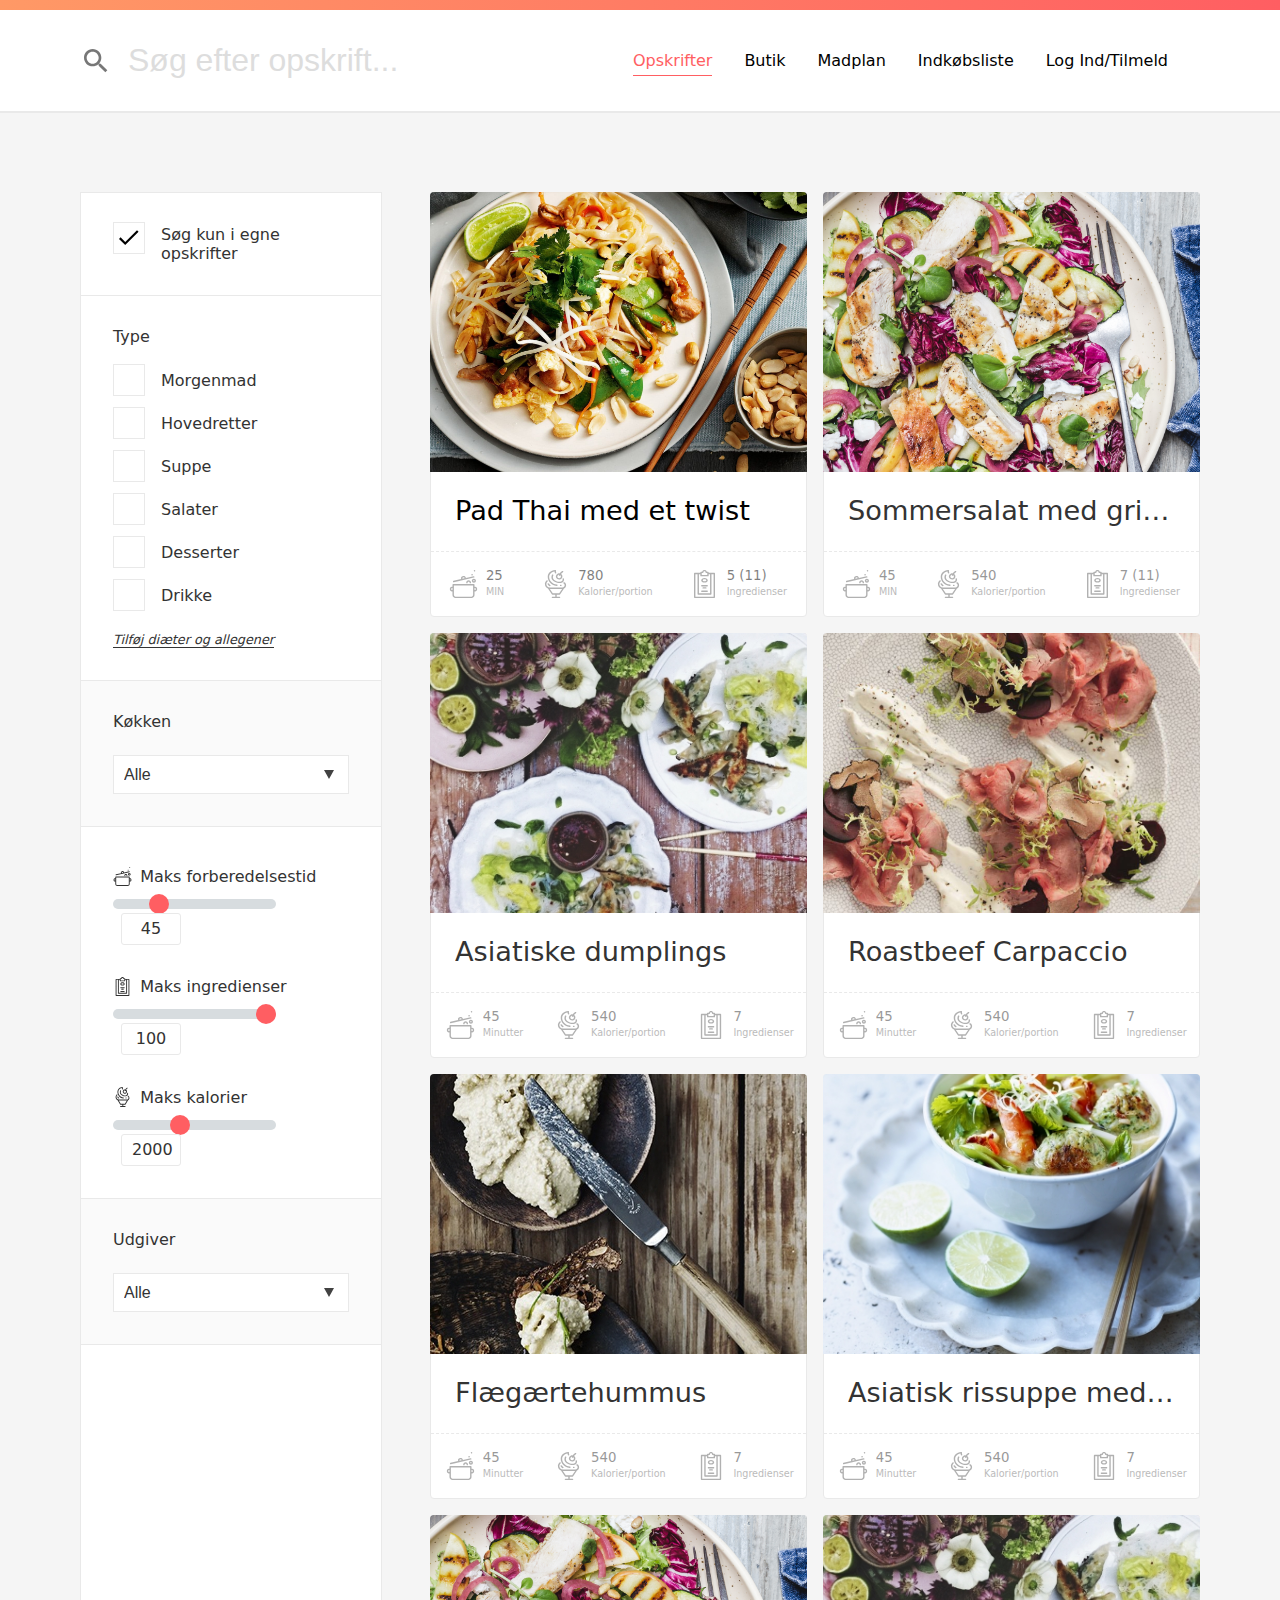
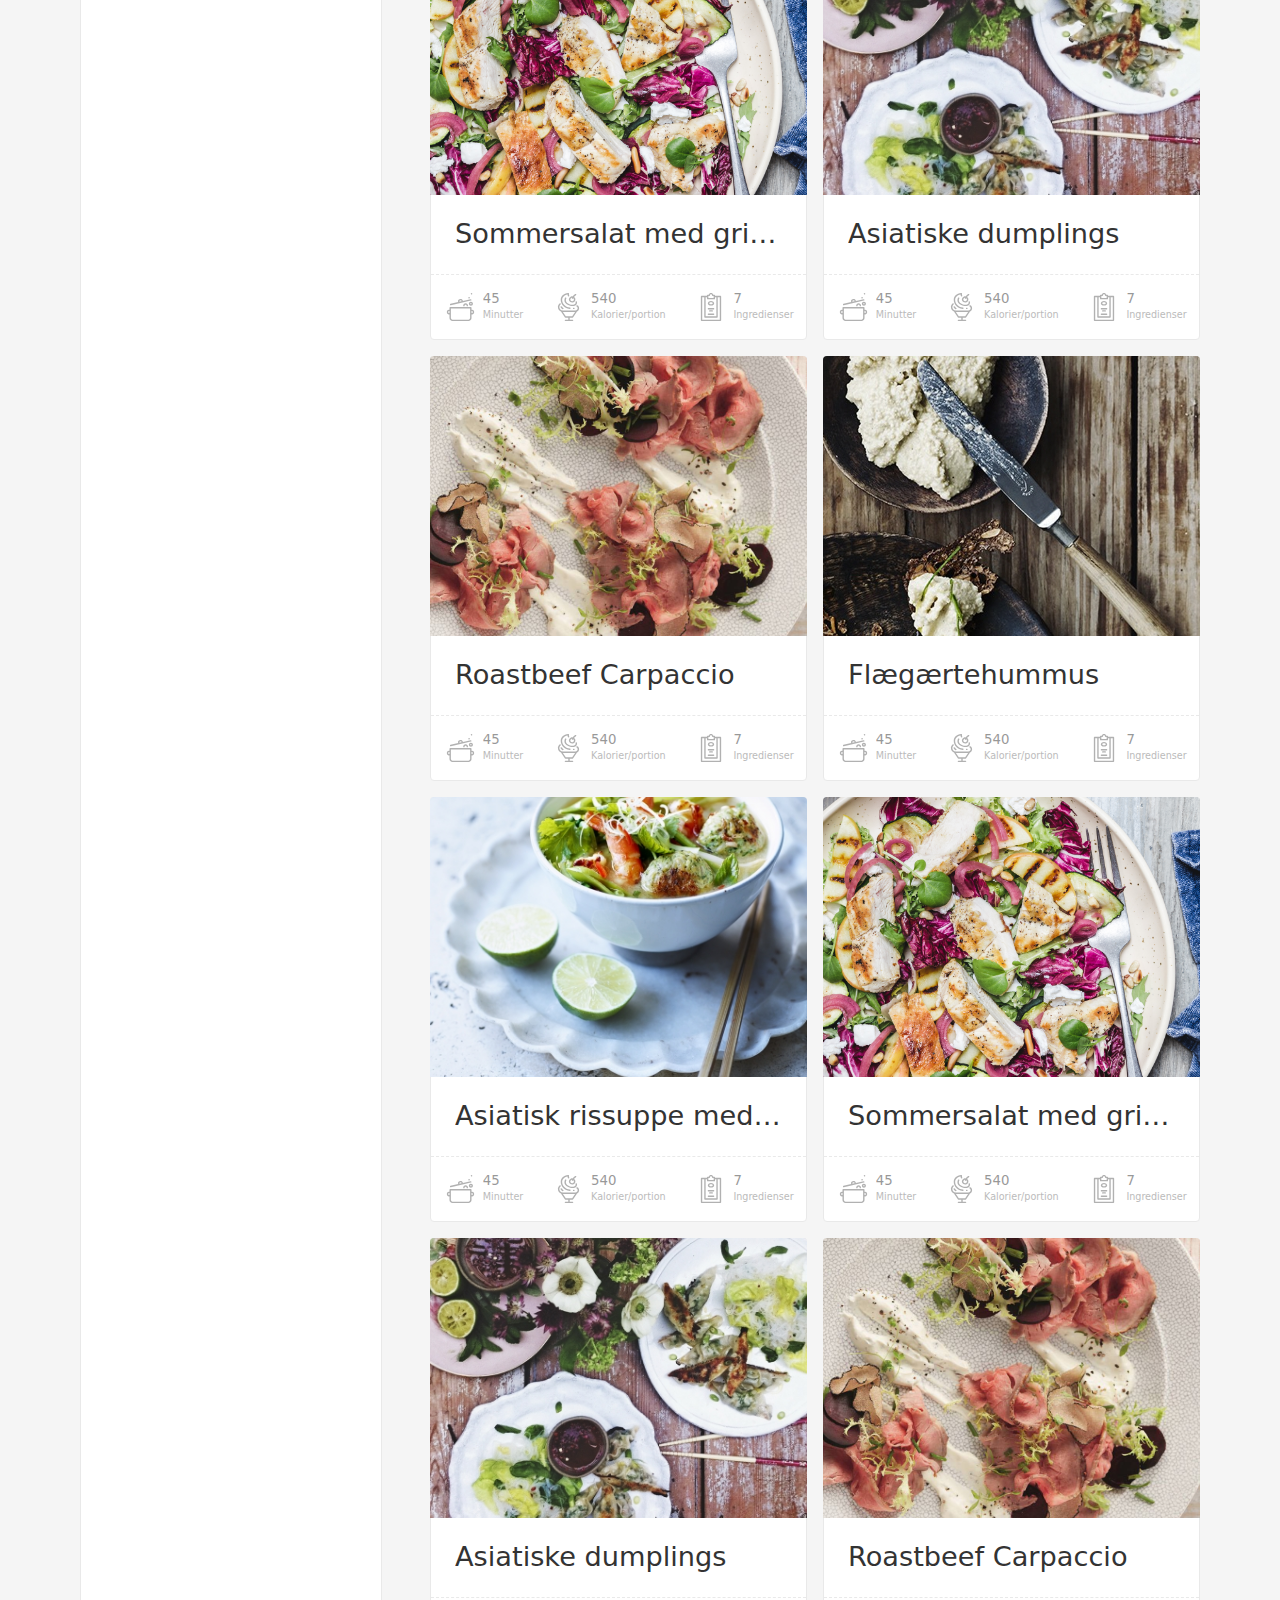
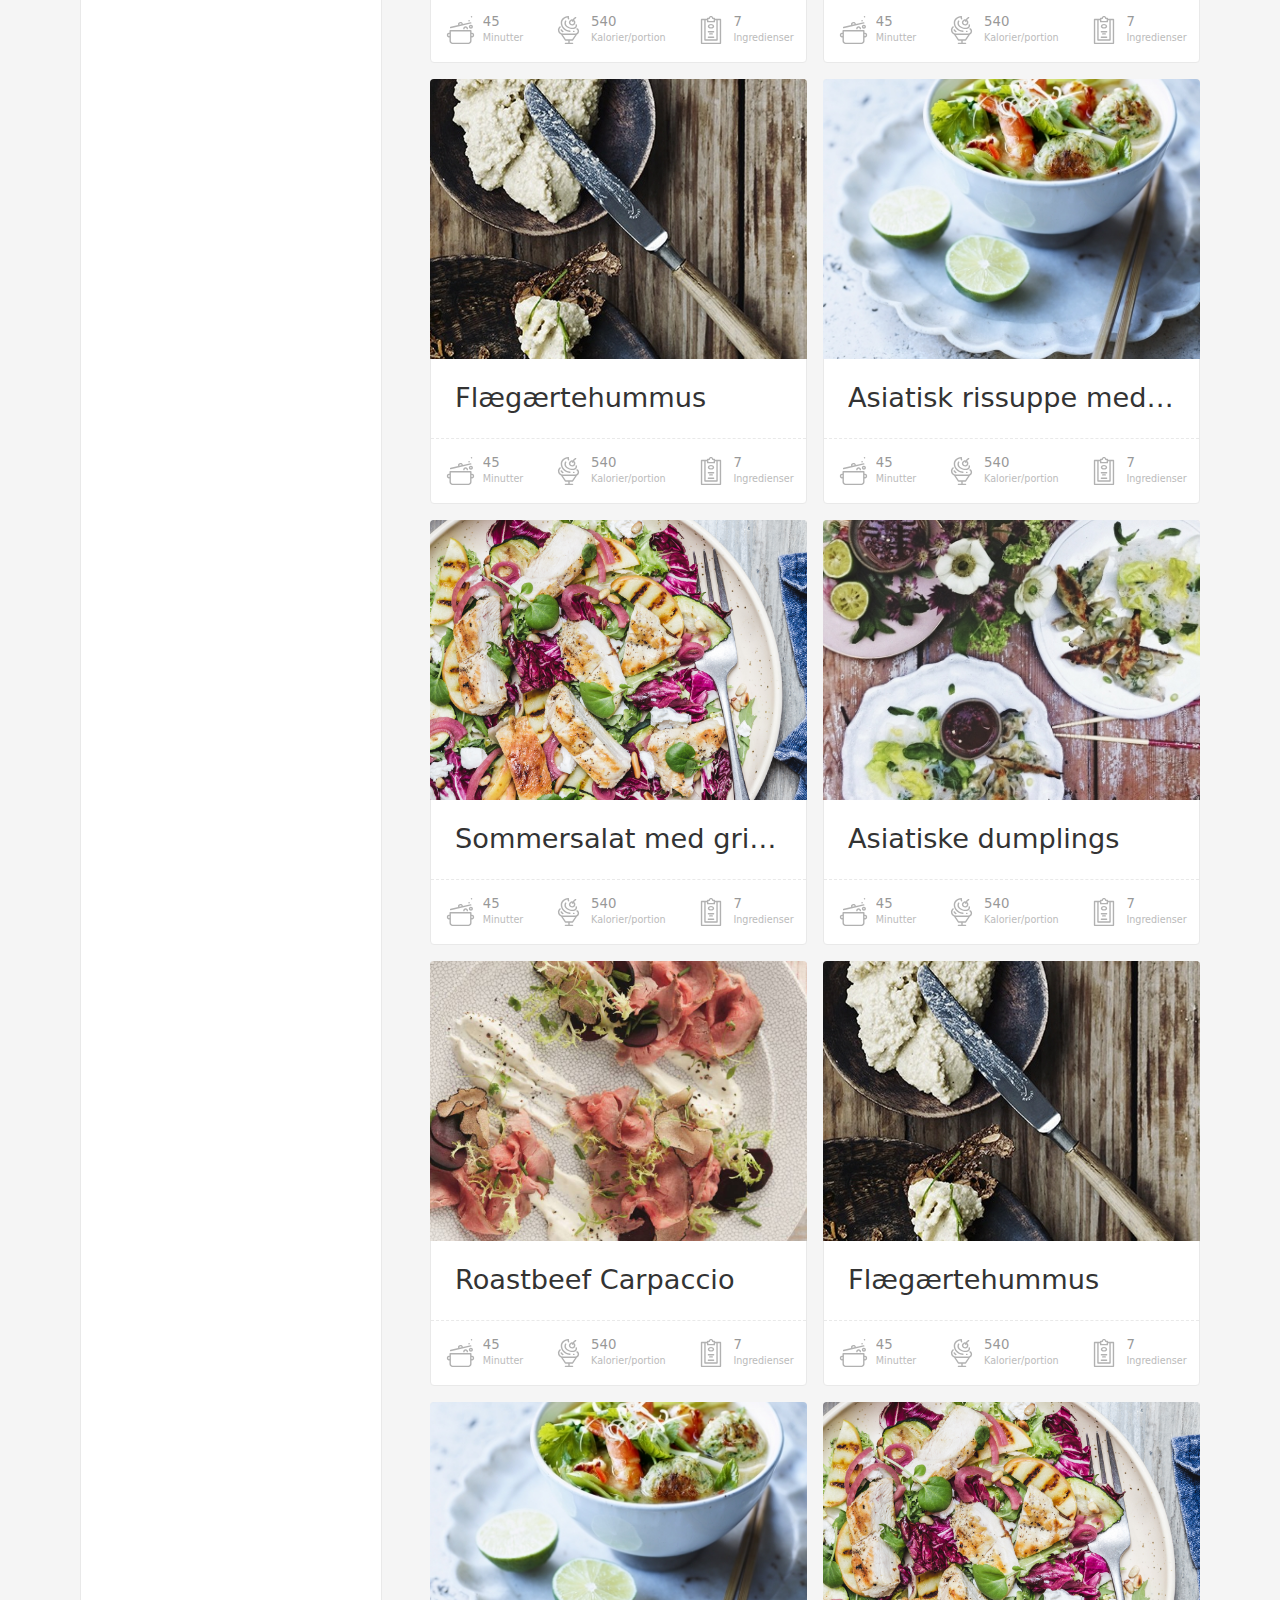
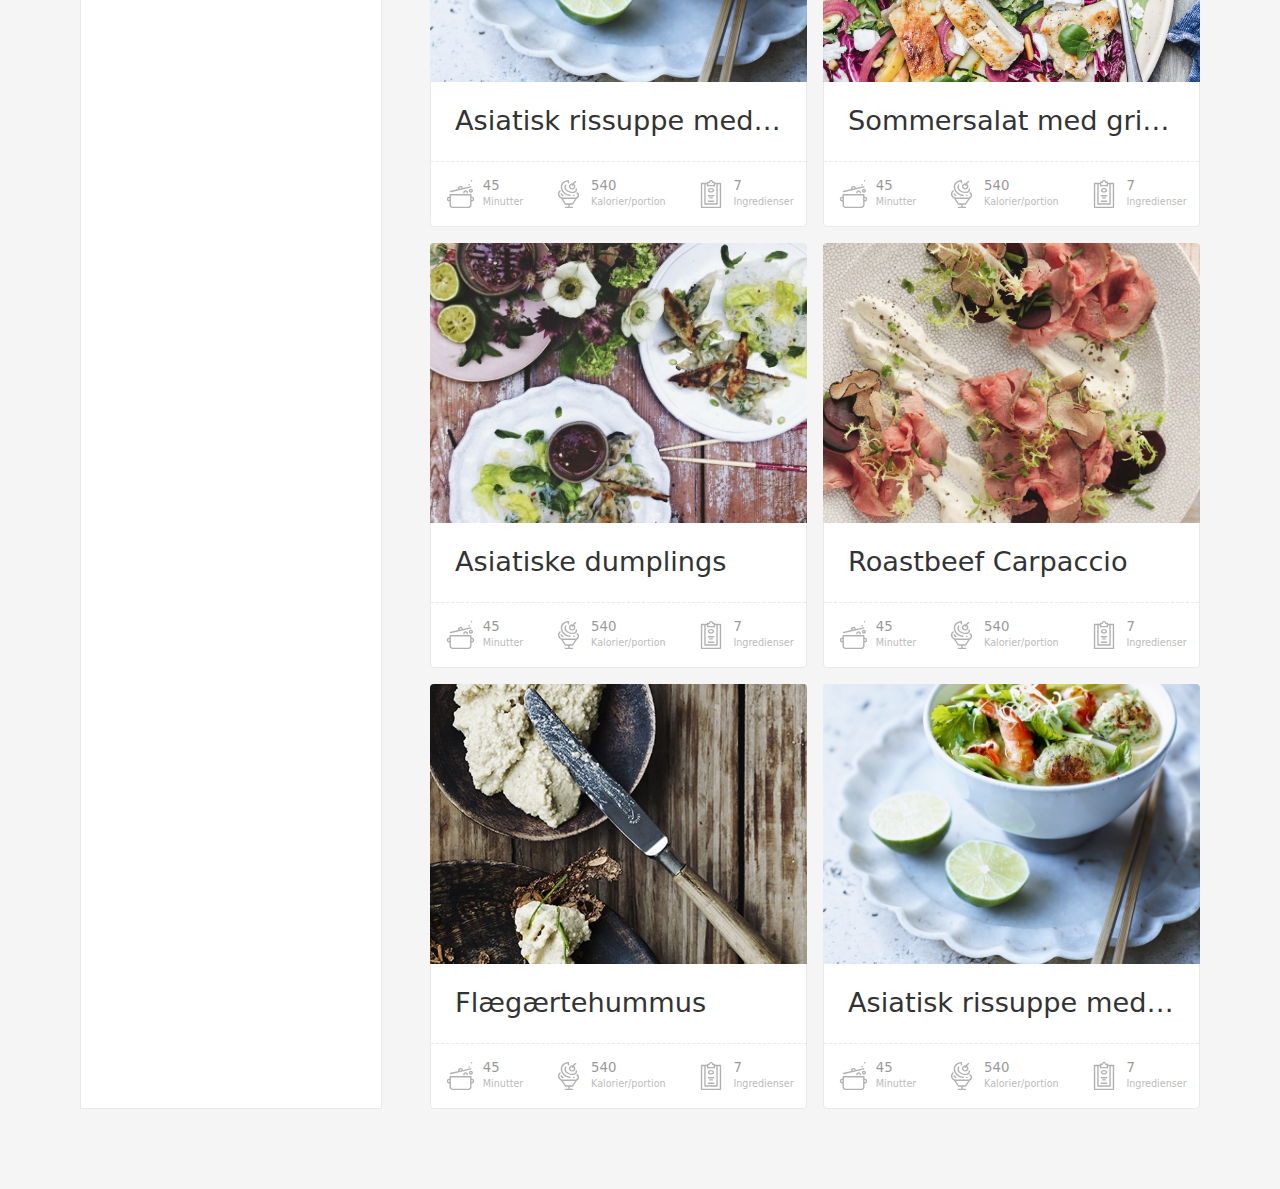
==== commit c7ccfd7e: "Minor fixes" ====
--- a/index.html
+++ b/index.html
@@ -183,8 +183,52 @@
 
       <ul class="grid cards">
       
+      
+      
+      
+      
+      
+      
+      
+      
         <li>
           <a href="recipe.html">
+            <img src="img/dummy/recipes/full-padthai.jpg">
+            <div class="avatar">
+              <img class="aimg" src="img/dummy/avatars/nadia.jpg">
+            </div>
+            <figcaption>
+              <h3>Pad Thai med et twist</h3>
+            </figcaption>
+            <ul>
+                <li>
+                  <img src="img/icons/cooking.svg" alt="Forberedelsestid">
+                  <span>
+                    <h5>25</h5>
+                    <h6>MIN</h6>
+                  </span>
+                </li>
+                <li>
+                  <img src="img/icons/ice-cream.svg" alt="Kalorier">
+                  <span>
+                    <h5>780</h5>
+                    <h6>Kalorier/portion</h6>
+                  </span>
+                </li>
+                <li>
+                  <img src="img/icons/padnote.svg" alt="Manglende ingredienser">
+                    <span>
+                      <h5>5 (11)</h5>
+                      <h6>Ingredienser</h6>
+                    </span>
+                </li>
+            </ul>
+          </a>
+        </li>
+      
+      
+      
+        <li>
             <img src="img/dummy/cards/KOSAN-574_.jpg">
             <div class="avatar">
               <img class="aimg" src="img/dummy/avatars/thefoodclub.jpg">
@@ -215,7 +259,6 @@
                     </span>
                 </li>
             </ul>
-          </a>
         </li>
         <li>
           <img src="img/dummy/cards/46263974.jpg">
--- a/css/style.css
+++ b/css/style.css
@@ -1 +1 @@
-*{box-sizing:border-box}body{margin:0;background:#f5f5f5;font-family:system-ui, helvetica, arial, sans-serif;color:#333}h1,h2,h3,h4,h5,h6,p{font-weight:300;line-height:1.5rem}ul{margin:0;padding:0}ul li{list-style:none}button{cursor:pointer;outline:none}figure{margin:0}a:link,a:visited,a:hover,a:active{text-decoration:none;color:initial}img{vertical-align:middle}.content{margin:12rem 5rem 5rem}#emptypage{height:calc(100vh - 102px)}#small{background:white;border:1px solid #e9e9e9;width:600px}.vhc{display:flex;justify-content:center;align-items:center}.tc{text-align:center}nav{position:fixed;top:0;z-index:800;background:white;border-bottom:2px solid #e9e9e9;width:100%}nav #colorbar{height:10px;background:linear-gradient(to right, #f96, #ff5e62)}nav .inner{display:flex;justify-content:space-between;align-items:center;padding:1rem 5rem}nav form{display:flex;align-items:center}nav form img{width:2rem;height:2rem}nav form input{font-size:2rem;font-weight:300;background:none}nav form input::-webkit-input-placeholder{color:#ddd;font-weight:100}nav form input::-moz-placeholder{color:#ddd;font-weight:100}nav form input:-ms-input-placeholder{color:#ddd;font-weight:100}nav form input:-moz-placeholder{color:#ddd;font-weight:100}nav ul{display:flex}nav ul li{padding:1rem 0;font-size:1rem;margin-right:2rem;font-weight:100;border-radius:4px}nav ul li.active{display:inline-block;position:relative;color:#ff5e62}nav ul li.active::after{content:'';position:absolute;left:0;display:inline-block;height:1em;width:100%;border-bottom:1px solid;margin-top:.5rem}#filter{display:grid;grid-template-columns:350px 1fr}#filter main .grid{display:grid;grid-template-columns:repeat(auto-fill, minmax(350px, auto));grid-gap:1rem}.btn{color:white;border-radius:4px;padding:1rem;font-size:1rem;cursor:pointer;border:none}.btn.brand{background:linear-gradient(to right, #f96, #ff5e62)}.btn.dark{background:#333;color:white}.btn img{float:left;height:1rem}.btn span{font-weight:700}.btn:hover{opacity:.85}.btn.facebook{background:#365899}.btn.facebook img{padding-left:4px}.btn.google{background:#fff;border:1px solid #e9e9e9;color:#333}.btn.btnblock{width:100%;display:block}input{padding:1rem;border:1px solid #e9e9e9;outline:none;font-size:initial}nav input{border:none}input,select,textarea{display:block;box-sizing:border-box;width:100%;outline:none;font-size:initial;border:none;font-weight:100;color:#333;border-radius:0;-webkit-appearance:none;-moz-appearance:none;appearance:none}.label,.checkbox-label,.radio-label{display:block;margin-bottom:0.5rem}.input,.checkbox-label:before,.radio-label:before,.checkbox-label:after,.radio-label:after,.select,.textarea{padding:10px;border-width:1px;border-style:solid;border-color:#e9e9e9;background-color:white}.input::placeholder,.select::placeholder,.textarea::placeholder{color:gray}.checkbox,.radio{position:absolute;width:auto;opacity:0}.checkbox:focus+.checkbox-label:before,.radio:focus+.checkbox-label:before,.checkbox:focus+.radio-label:before,.radio:focus+.radio-label:before,.checkbox:focus+.checkbox-label:after,.radio:focus+.checkbox-label:after,.checkbox:focus+.radio-label:after,.radio:focus+.radio-label:after{border-color:#e9e9e9}.checkbox:checked+.checkbox-label:after,.radio:checked+.checkbox-label:after,.checkbox:checked+.radio-label:after,.radio:checked+.radio-label:after{opacity:1}.checkbox:checked+.checkbox-label:after,.radio:checked+.checkbox-label:after,.checkbox:checked+.radio-label:after,.radio:checked+.radio-label:after{background-size:20px}.checkbox-label,.radio-label{position:relative;display:inline-block;padding-left:3rem}.checkbox-label:before,.radio-label:before,.checkbox-label:after,.radio-label:after{position:absolute;top:15%;left:0;display:inline-block;margin-top:-9px;padding:0;width:30px;height:30px;content:""}.checkbox-label:after,.radio-label:after{border-color:transparent;background-color:transparent;background-image:url("../img/icons/checkmark.svg");background-position:center;background-size:10px;background-repeat:no-repeat;opacity:0}.checkbox-label.checked,.checked.radio-label{color:#ddd;text-decoration:line-through}.radio-label:before,.radio-label:after{border-radius:50%}.radio-label:after{background-image:url("data:image/svg+xml,%3Csvg%20xmlns%3D%22http%3A%2F%2Fwww.w3.org%2F2000%2Fsvg%22%20version%3D%221.1%22%20x%3D%220%22%20y%3D%220%22%20width%3D%2213%22%20height%3D%2213%22%20viewBox%3D%220%200%2013%2013%22%20enable-background%3D%22new%200%200%2013%2013%22%20xml%3Aspace%3D%22preserve%22%3E%3Ccircle%20fill%3D%22%23424242%22%20cx%3D%226.5%22%20cy%3D%226.5%22%20r%3D%226.5%22%2F%3E%3C%2Fsvg%3E");background-size:8px}.select{position:relative;z-index:1;padding-right:40px}.select::-ms-expand{display:none}.select-wrap{position:relative}.select-wrap:after{position:absolute;top:0;right:0;bottom:0;z-index:2;padding:0 15px;width:10px;height:100%;background-image:url("data:image/svg+xml,%3Csvg%20xmlns%3D%22http%3A%2F%2Fwww.w3.org%2F2000%2Fsvg%22%20version%3D%221.1%22%20x%3D%220%22%20y%3D%220%22%20width%3D%2213%22%20height%3D%2211.3%22%20viewBox%3D%220%200%2013%2011.3%22%20enable-background%3D%22new%200%200%2013%2011.3%22%20xml%3Aspace%3D%22preserve%22%3E%3Cpolygon%20fill%3D%22%23424242%22%20points%3D%226.5%2011.3%203.3%205.6%200%200%206.5%200%2013%200%209.8%205.6%20%22%2F%3E%3C%2Fsvg%3E");background-position:center;background-size:10px;background-repeat:no-repeat;content:"";pointer-events:none}.textarea{min-height:100px;resize:vertical}.range-slider__range{-webkit-appearance:none;display:inline;width:calc(100% - (73px));height:10px;border-radius:5px;background:#d7dcdf;outline:none;padding:0;margin:0}.range-slider__range::-webkit-slider-thumb{-webkit-appearance:none;appearance:none;width:20px;height:20px;border-radius:50%;background:#ff5e62;cursor:pointer;-webkit-transition:background .15s ease-in-out;transition:background .15s ease-in-out}.range-slider__range::-webkit-slider-thumb:hover{background:#f96}.range-slider__range:active::-webkit-slider-thumb{background:#f96}.range-slider__range::-moz-range-thumb{width:20px;height:20px;border:0;border-radius:50%;background:#ff5e62;cursor:pointer;-webkit-transition:background .15s ease-in-out;transition:background .15s ease-in-out}.range-slider__range::-moz-range-thumb:hover{background:#f96}.range-slider__range:active::-moz-range-thumb{background:#f96}.range-slider__value{display:inline-block;position:relative;width:60px;line-height:20px;text-align:center;border-radius:3px;border:1px solid #e9e9e9;padding:5px 10px;margin-left:8px}::-moz-range-track{background:#d7dcdf;border:0}input::-moz-focus-inner,input::-moz-focus-outer{border:0}ul.cards li,ul.books li{background:white;border:1px solid #e9e9e9;border-radius:4px;transition:.2s all;position:relative}ul.cards li img,ul.books li img{width:calc(100% + 2px);object-fit:cover;margin:-1px}ul.cards li figcaption,ul.books li figcaption{padding:1rem 1.5rem}ul.cards li h3,ul.cards li h4,ul.cards li h5,ul.books li h3,ul.books li h4,ul.books li h5{margin:.5rem 0;font-weight:300;text-overflow:ellipsis;white-space:nowrap;overflow:hidden}ul.cards li:hover{box-shadow:0 0 10px rgba(0,0,0,0.2)}ul.cards li:hover>ul li{opacity:1}ul.cards li:hover .avatar{display:block}ul.cards li .avatar{display:none;position:absolute;top:1rem;left:1rem}ul.cards li .avatar .aimg{width:4rem;height:4rem;border-radius:50px;border:5px solid white}ul.cards li img{height:280px;border-radius:4px 4px 0 0;-webkit-user-drag:none;user-select:none}ul.cards li h3{font-size:1.7rem;line-height:2rem}ul.cards li ul{border-top:1px dashed #e9e9e9;display:flex;justify-content:space-around;align-items:center;cursor:default}ul.cards li ul li{background:none;border:none;opacity:.5;padding:1rem;display:flex;align-items:center}ul.cards li ul li:hover{box-shadow:none}ul.cards li ul li span h5,ul.cards li ul li span h6{margin:0;line-height:1rem}ul.cards li ul li span h5{font-weight:500}ul.cards li ul li span h6{color:#777;font-size:.6rem}ul.cards li ul li img{width:1.8rem;height:1.8rem;opacity:.6;margin-right:.5rem}ul.books{-webkit-columns:3;-webkit-column-break-inside:avoid}ul.books li{margin-bottom:1rem;width:100%;display:inline-block}ul.books li h4{color:#333;font-size:22px}ul.books li h5{color:#777;font-size:17px}ul.books li section{border-top:1px dashed #e9e9e9;display:flex;justify-content:space-between;align-items:center}ul.books li section h6{font-size:22px;font-weight:500;margin:1rem 1.5rem}ul.rating{padding:1rem 1.5rem}ul.rating li{border:none;display:inline-block;height:20px;width:20px;margin:0;background-size:cover}ul.rating li.f{background:url(../img/icons/star-full.svg) no-repeat}ul.rating li.h{background:url(../img/icons/star-half.svg) no-repeat}ul.rating li.e{background:url(../img/icons/star-empty.svg) no-repeat}aside{margin-right:3rem;background:white;border:1px solid #e9e9e9}aside form{margin-bottom:1rem}aside label{color:#333;font-weight:100}aside>ul>li{padding-top:.5rem;margin-bottom:2rem;padding-right:2rem;padding-left:2rem}aside>ul>li:first-child{margin-top:0;border-top:0}aside>ul>li:nth-child(even){background:#fafafa;border-top:1px solid #e9e9e9;border-bottom:1px solid #e9e9e9;padding-bottom:2rem}aside>ul>li a.addfilters{font-size:.8rem;font-weight:100;font-style:italic;border-bottom:1px solid #333;cursor:pointer}aside>ul>li h4{font-weight:500}aside>ul>li ul li{margin:2rem 0}aside>ul>li ul li:first-child{margin-top:0}#owncatalogue{padding:2rem 2rem 1.5rem;border-bottom:1px solid #e9e9e9}#owncatalogue form{margin-bottom:0}.rangelabel{display:flex;align-items:center;margin-bottom:.5rem}.rangelabel img{width:1.2rem;margin-right:.5rem;opacity:.8}#small{text-align:center}#small section{padding:1rem}#small button:first-child{margin-bottom:1rem}#small p{padding:1rem 0 2rem}#small span p{color:#777;padding:2rem 1rem 1rem;margin:0;font-style:italic;font-size:12px}#small figure{background:linear-gradient(to right, #f96, #ff5e62);height:6px}body#recipe #d{background:none;border-bottom:none}body#recipe #d ul li{color:white}#hero{position:relative;width:100%;height:100vh;object-fit:cover;background:black;text-align:center}#hero figcaption{position:absolute;width:90%;top:50%;left:50%;transform:translate(-50%, -50%)}#hero figcaption h1{color:white;font-size:7rem;line-height:7rem;font-weight:100}#hero figcaption h2{color:white;font-weight:300}#hero figcaption h2 span{font-weight:100}#hero img{width:100%;opacity:.5;object-fit:cover;height:100%}.slist form .checkbox-label:before,.slist form .radio-label:before,.slist form .checkbox-label:after,.slist form .radio-label:after{height:40px;width:40px}.slist form .checkbox:checked+.checkbox-label:after,.slist form .radio:checked+.checkbox-label:after,.slist form .checkbox:checked+.radio-label:after,.slist form .radio:checked+.radio-label:after{opacity:.5}.slist form label{padding:1.5rem 0 0 4rem;width:100%;font-size:1.5rem;text-align:left;font-weight:300}.slist #add{display:grid;grid-template-columns:1fr 80px;grid-gap:1rem}.slist #add input{border:1px solid #e9e9e9}.slist hr{margin-top:1.5rem;border:0;height:1px;background-image:-webkit-linear-gradient(left, #fafafa, #ddd, #fafafa)}
+*{box-sizing:border-box}body{margin:0;background:#f5f5f5;font-family:system-ui, helvetica, arial, sans-serif;color:#333}h1,h2,h3,h4,h5,h6,p{font-weight:300;line-height:1.5rem}ul{margin:0;padding:0}ul li{list-style:none}button{cursor:pointer;outline:none}figure{margin:0}a:link,a:visited,a:hover,a:active{text-decoration:none;color:initial}img{vertical-align:middle}.content{margin:12rem 5rem 5rem}#emptypage{height:calc(100vh - 102px)}#small{background:white;border:1px solid #e9e9e9;width:600px}.vhc{display:flex;justify-content:center;align-items:center}.tc{text-align:center}nav{position:fixed;top:0;z-index:800;background:white;border-bottom:2px solid #e9e9e9;width:100%}nav #colorbar{height:10px;background:linear-gradient(to right, #f96, #ff5e62)}nav .inner{display:flex;justify-content:space-between;align-items:center;padding:1rem 5rem}nav form{display:flex;align-items:center}nav form img{width:2rem;height:2rem}nav form input{font-size:2rem;font-weight:300;background:none}nav form input::-webkit-input-placeholder{color:#ddd;font-weight:100}nav form input::-moz-placeholder{color:#ddd;font-weight:100}nav form input:-ms-input-placeholder{color:#ddd;font-weight:100}nav form input:-moz-placeholder{color:#ddd;font-weight:100}nav ul{display:flex}nav ul li{padding:1rem 0;font-size:1rem;margin-right:2rem;font-weight:100;border-radius:4px}nav ul li.active{display:inline-block;position:relative;color:#ff5e62}nav ul li.active::after{content:'';position:absolute;left:0;display:inline-block;height:1em;width:100%;border-bottom:1px solid;margin-top:.5rem}#filter{display:grid;grid-template-columns:350px 1fr}#filter main .grid{display:grid;grid-template-columns:repeat(auto-fill, minmax(350px, auto));grid-gap:1rem}.btn{color:white;border-radius:4px;padding:1rem;font-size:1rem;cursor:pointer;border:none}.btn.brand{background:linear-gradient(to right, #f96, #ff5e62)}.btn.dark{background:#333;color:white}.btn img{float:left;height:1rem}.btn span{font-weight:700}.btn:hover{opacity:.85}.btn.facebook{background:#365899}.btn.facebook img{padding-left:4px}.btn.google{background:#fff;border:1px solid #e9e9e9;color:#333}.btn.btnblock{width:100%;display:block}input{padding:1rem;border:1px solid #e9e9e9;outline:none;font-size:initial}nav input{border:none}input,select,textarea{display:block;box-sizing:border-box;width:100%;outline:none;font-size:initial;border:none;font-weight:100;color:#333;border-radius:0;-webkit-appearance:none;-moz-appearance:none;appearance:none}.label,.checkbox-label,.radio-label{display:block;margin-bottom:0.5rem}.input,.checkbox-label:before,.radio-label:before,.checkbox-label:after,.radio-label:after,.select,.textarea{padding:10px;border-width:1px;border-style:solid;border-color:#e9e9e9;background-color:white}.input::placeholder,.select::placeholder,.textarea::placeholder{color:gray}.checkbox,.radio{position:absolute;width:auto;opacity:0}.checkbox:focus+.checkbox-label:before,.radio:focus+.checkbox-label:before,.checkbox:focus+.radio-label:before,.radio:focus+.radio-label:before,.checkbox:focus+.checkbox-label:after,.radio:focus+.checkbox-label:after,.checkbox:focus+.radio-label:after,.radio:focus+.radio-label:after{border-color:#e9e9e9}.checkbox:checked+.checkbox-label:after,.radio:checked+.checkbox-label:after,.checkbox:checked+.radio-label:after,.radio:checked+.radio-label:after{opacity:1}.checkbox:checked+.checkbox-label:after,.radio:checked+.checkbox-label:after,.checkbox:checked+.radio-label:after,.radio:checked+.radio-label:after{background-size:20px}.checkbox-label,.radio-label{position:relative;display:inline-block;padding-left:3rem}.checkbox-label:before,.radio-label:before,.checkbox-label:after,.radio-label:after{position:absolute;top:15%;left:0;display:inline-block;margin-top:-9px;padding:0;width:30px;height:30px;content:""}.checkbox-label:after,.radio-label:after{border-color:transparent;background-color:transparent;background-image:url("../img/icons/checkmark.svg");background-position:center;background-size:10px;background-repeat:no-repeat;opacity:0}.checkbox-label.checked,.checked.radio-label{color:#ddd;text-decoration:line-through}.radio-label:before,.radio-label:after{border-radius:50%}.radio-label:after{background-image:url("data:image/svg+xml,%3Csvg%20xmlns%3D%22http%3A%2F%2Fwww.w3.org%2F2000%2Fsvg%22%20version%3D%221.1%22%20x%3D%220%22%20y%3D%220%22%20width%3D%2213%22%20height%3D%2213%22%20viewBox%3D%220%200%2013%2013%22%20enable-background%3D%22new%200%200%2013%2013%22%20xml%3Aspace%3D%22preserve%22%3E%3Ccircle%20fill%3D%22%23424242%22%20cx%3D%226.5%22%20cy%3D%226.5%22%20r%3D%226.5%22%2F%3E%3C%2Fsvg%3E");background-size:8px}.select{position:relative;z-index:1;padding-right:40px}.select::-ms-expand{display:none}.select-wrap{position:relative}.select-wrap:after{position:absolute;top:0;right:0;bottom:0;z-index:2;padding:0 15px;width:10px;height:100%;background-image:url("data:image/svg+xml,%3Csvg%20xmlns%3D%22http%3A%2F%2Fwww.w3.org%2F2000%2Fsvg%22%20version%3D%221.1%22%20x%3D%220%22%20y%3D%220%22%20width%3D%2213%22%20height%3D%2211.3%22%20viewBox%3D%220%200%2013%2011.3%22%20enable-background%3D%22new%200%200%2013%2011.3%22%20xml%3Aspace%3D%22preserve%22%3E%3Cpolygon%20fill%3D%22%23424242%22%20points%3D%226.5%2011.3%203.3%205.6%200%200%206.5%200%2013%200%209.8%205.6%20%22%2F%3E%3C%2Fsvg%3E");background-position:center;background-size:10px;background-repeat:no-repeat;content:"";pointer-events:none}.textarea{min-height:100px;resize:vertical}.range-slider__range{-webkit-appearance:none;display:inline;width:calc(100% - (73px));height:10px;border-radius:5px;background:#d7dcdf;outline:none;padding:0;margin:0}.range-slider__range::-webkit-slider-thumb{-webkit-appearance:none;appearance:none;width:20px;height:20px;border-radius:50%;background:#ff5e62;cursor:pointer;-webkit-transition:background .15s ease-in-out;transition:background .15s ease-in-out}.range-slider__range::-webkit-slider-thumb:hover{background:#f96}.range-slider__range:active::-webkit-slider-thumb{background:#f96}.range-slider__range::-moz-range-thumb{width:20px;height:20px;border:0;border-radius:50%;background:#ff5e62;cursor:pointer;-webkit-transition:background .15s ease-in-out;transition:background .15s ease-in-out}.range-slider__range::-moz-range-thumb:hover{background:#f96}.range-slider__range:active::-moz-range-thumb{background:#f96}.range-slider__value{display:inline-block;position:relative;width:60px;line-height:20px;text-align:center;border-radius:3px;border:1px solid #e9e9e9;padding:5px 10px;margin-left:8px}::-moz-range-track{background:#d7dcdf;border:0}input::-moz-focus-inner,input::-moz-focus-outer{border:0}ul.cards li,ul.books li{background:white;border:1px solid #e9e9e9;border-radius:4px;transition:.2s all;position:relative}ul.cards li img,ul.books li img{width:calc(100% + 2px);object-fit:cover;margin:-1px}ul.cards li figcaption,ul.books li figcaption{padding:1rem 1.5rem}ul.cards li h3,ul.cards li h4,ul.cards li h5,ul.books li h3,ul.books li h4,ul.books li h5{margin:.5rem 0;font-weight:300;text-overflow:ellipsis;white-space:nowrap;overflow:hidden}ul.cards li:hover{box-shadow:0 0 10px rgba(0,0,0,0.2)}ul.cards li:hover>ul li{opacity:1}ul.cards li:hover .avatar{display:block}ul.cards li .avatar{display:none;position:absolute;top:1rem;left:1rem}ul.cards li .avatar .aimg{width:4rem;height:4rem;border-radius:50px;border:5px solid white}ul.cards li img{height:280px;border-radius:4px 4px 0 0;-webkit-user-drag:none;user-select:none}ul.cards li h3{font-size:1.7rem;line-height:2rem}ul.cards li ul{border-top:1px dashed #e9e9e9;display:flex;justify-content:space-around;align-items:center;cursor:default}ul.cards li ul li{background:none;border:none;opacity:.5;padding:1rem;display:flex;align-items:center}ul.cards li ul li:hover{box-shadow:none}ul.cards li ul li span h5,ul.cards li ul li span h6{margin:0;line-height:1rem}ul.cards li ul li span h5{font-weight:500}ul.cards li ul li span h6{color:#777;font-size:.6rem}ul.cards li ul li img{width:1.8rem;height:1.8rem;opacity:.6;margin-right:.5rem}ul.books{-webkit-columns:3;-webkit-column-break-inside:avoid}ul.books li{margin-bottom:1rem;width:100%;display:inline-block}ul.books li h4{color:#333;font-size:22px}ul.books li h5{color:#777;font-size:17px}ul.books li section{border-top:1px dashed #e9e9e9;display:flex;justify-content:space-between;align-items:center}ul.books li section h6{font-size:22px;font-weight:500;margin:1rem 1.5rem}ul.rating{padding:1rem 1.5rem}ul.rating li{border:none;display:inline-block;height:20px;width:20px;margin:0;background-size:cover}ul.rating li.f{background:url(../img/icons/star-full.svg) no-repeat}ul.rating li.h{background:url(../img/icons/star-half.svg) no-repeat}ul.rating li.e{background:url(../img/icons/star-empty.svg) no-repeat}aside{margin-right:3rem;background:white;border:1px solid #e9e9e9}aside form{margin-bottom:1rem}aside label{color:#333;font-weight:100}aside>ul>li{padding-top:.5rem;margin-bottom:2rem;padding-right:2rem;padding-left:2rem}aside>ul>li:first-child{margin-top:0;border-top:0}aside>ul>li:nth-child(even){background:#fafafa;border-top:1px solid #e9e9e9;border-bottom:1px solid #e9e9e9;padding-bottom:2rem}aside>ul>li a.addfilters{font-size:.8rem;font-weight:100;font-style:italic;border-bottom:1px solid #333;cursor:pointer}aside>ul>li h4{font-weight:500}aside>ul>li ul li{margin:2rem 0}aside>ul>li ul li:first-child{margin-top:0}#owncatalogue{padding:2rem 2rem 1.5rem;border-bottom:1px solid #e9e9e9}#owncatalogue form{margin-bottom:0}.rangelabel{display:flex;align-items:center;margin-bottom:.5rem}.rangelabel img{width:1.2rem;margin-right:.5rem;opacity:.8}#small{text-align:center}#small section{padding:1rem}#small button:first-child{margin-bottom:1rem}#small p{padding:1rem 0 2rem}#small span p{color:#777;padding:2rem 1rem 1rem;margin:0;font-style:italic;font-size:12px}#small figure{background:linear-gradient(to right, #f96, #ff5e62);height:6px}body#recipe #d{background:none;border-bottom:none}body#recipe #d ul li{color:white}body#recipe .content{margin-top:5rem}#hero{position:relative;width:100%;height:calc(100vh - 150px);object-fit:cover;object-position:center;background:black;text-align:center}#hero figcaption{position:absolute;width:90%;top:50%;left:50%;transform:translate(-50%, -50%)}#hero figcaption h1{color:white;font-size:7rem;line-height:7rem;font-weight:100}#hero figcaption h2{color:white;font-weight:300}#hero figcaption h2 span{font-weight:100}#hero img{width:100%;opacity:.5;object-fit:cover;height:100%}.slist form .checkbox-label:before,.slist form .radio-label:before,.slist form .checkbox-label:after,.slist form .radio-label:after{height:40px;width:40px}.slist form .checkbox:checked+.checkbox-label:after,.slist form .radio:checked+.checkbox-label:after,.slist form .checkbox:checked+.radio-label:after,.slist form .radio:checked+.radio-label:after{opacity:.5}.slist form label{padding:1.5rem 0 0 4rem;width:100%;font-size:1.5rem;text-align:left;font-weight:300}.slist #add{display:grid;grid-template-columns:1fr 80px;grid-gap:1rem}.slist #add input{border:1px solid #e9e9e9}.slist hr{margin-top:1.5rem;border:0;height:1px;background-image:-webkit-linear-gradient(left, #fafafa, #ddd, #fafafa)}
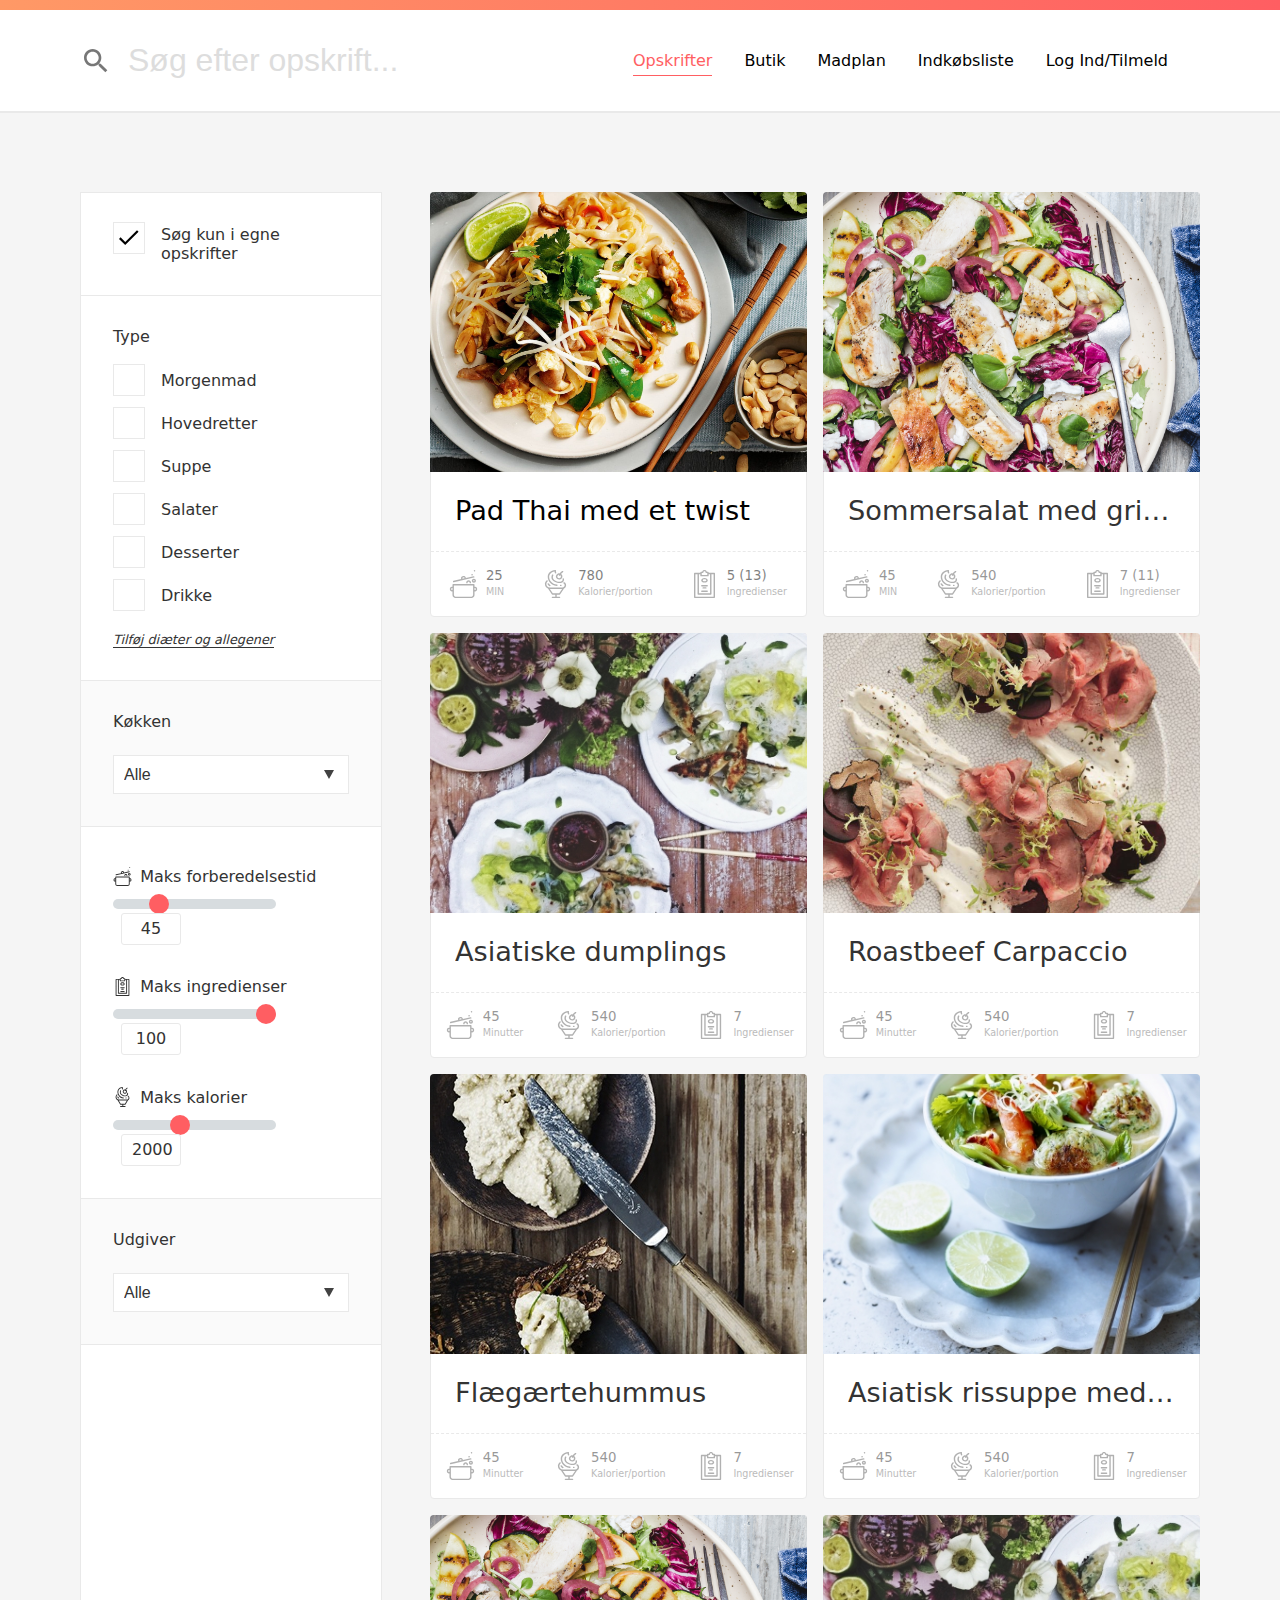
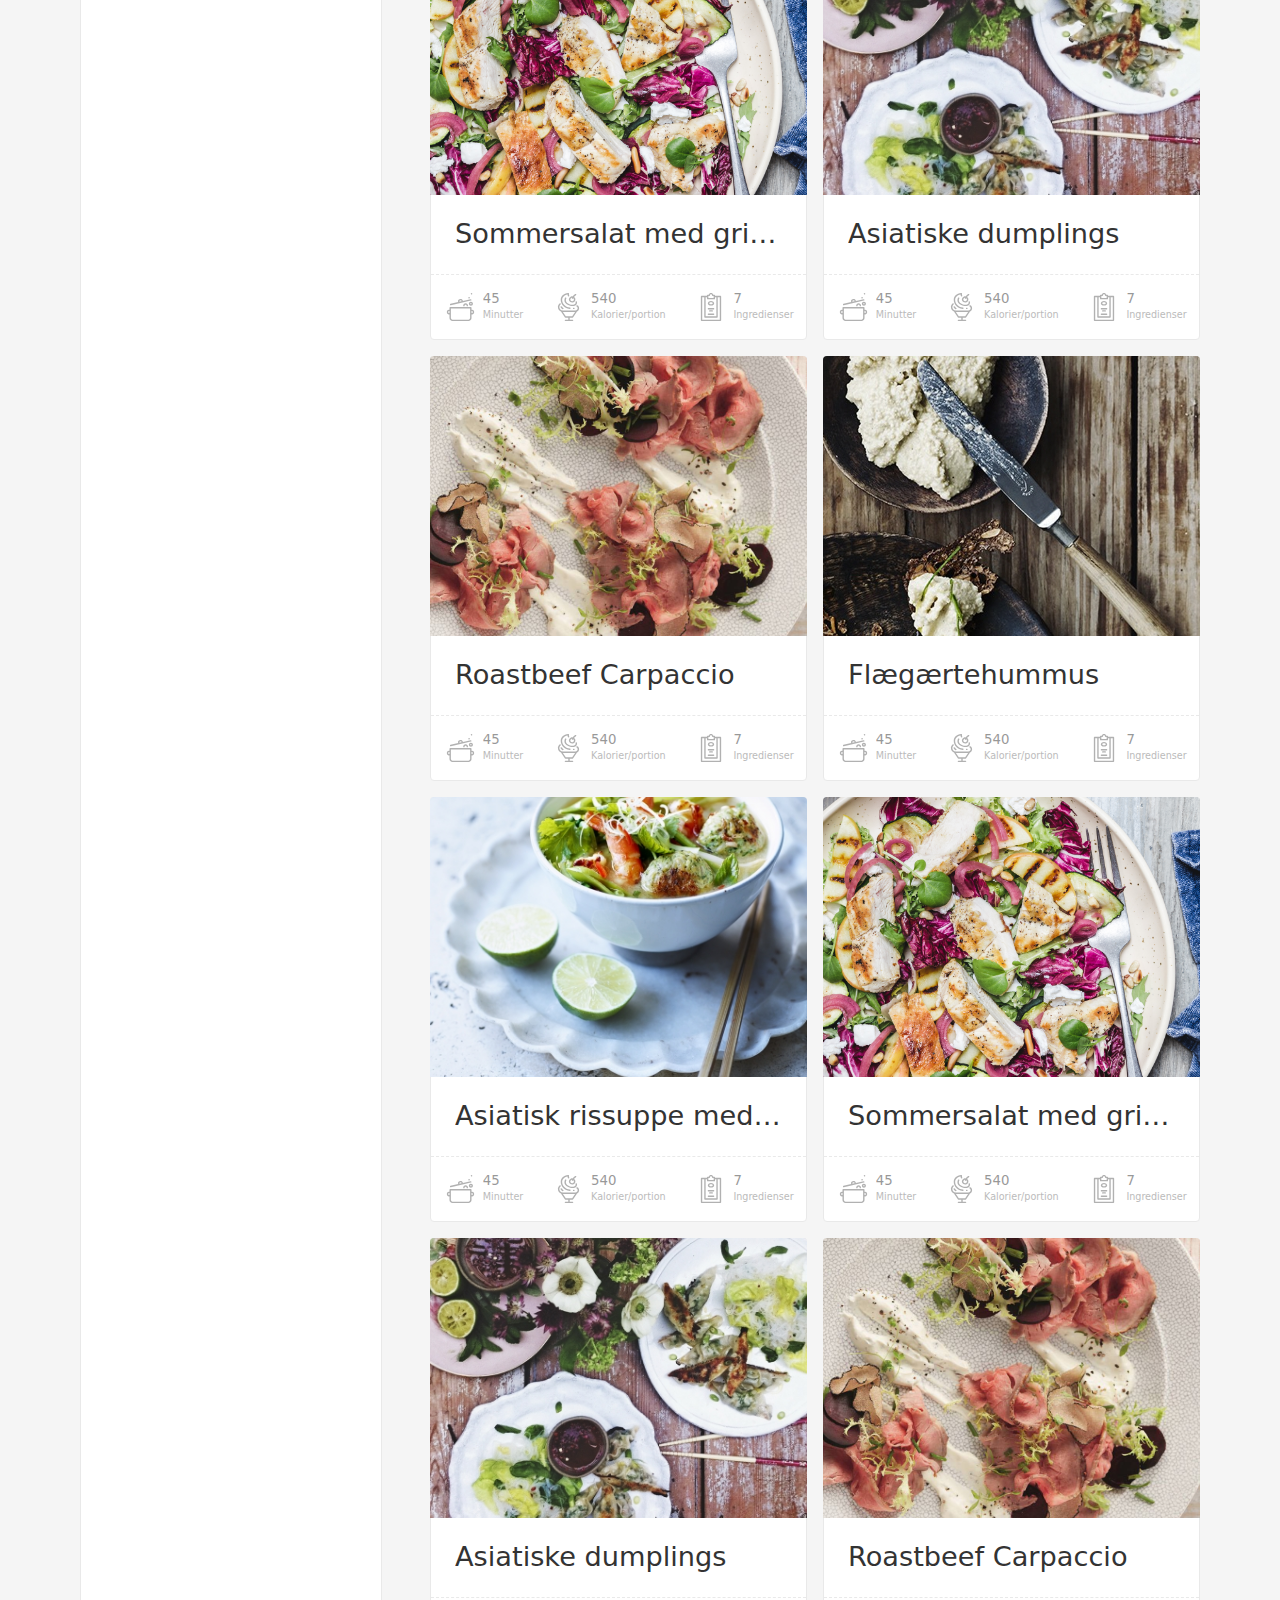
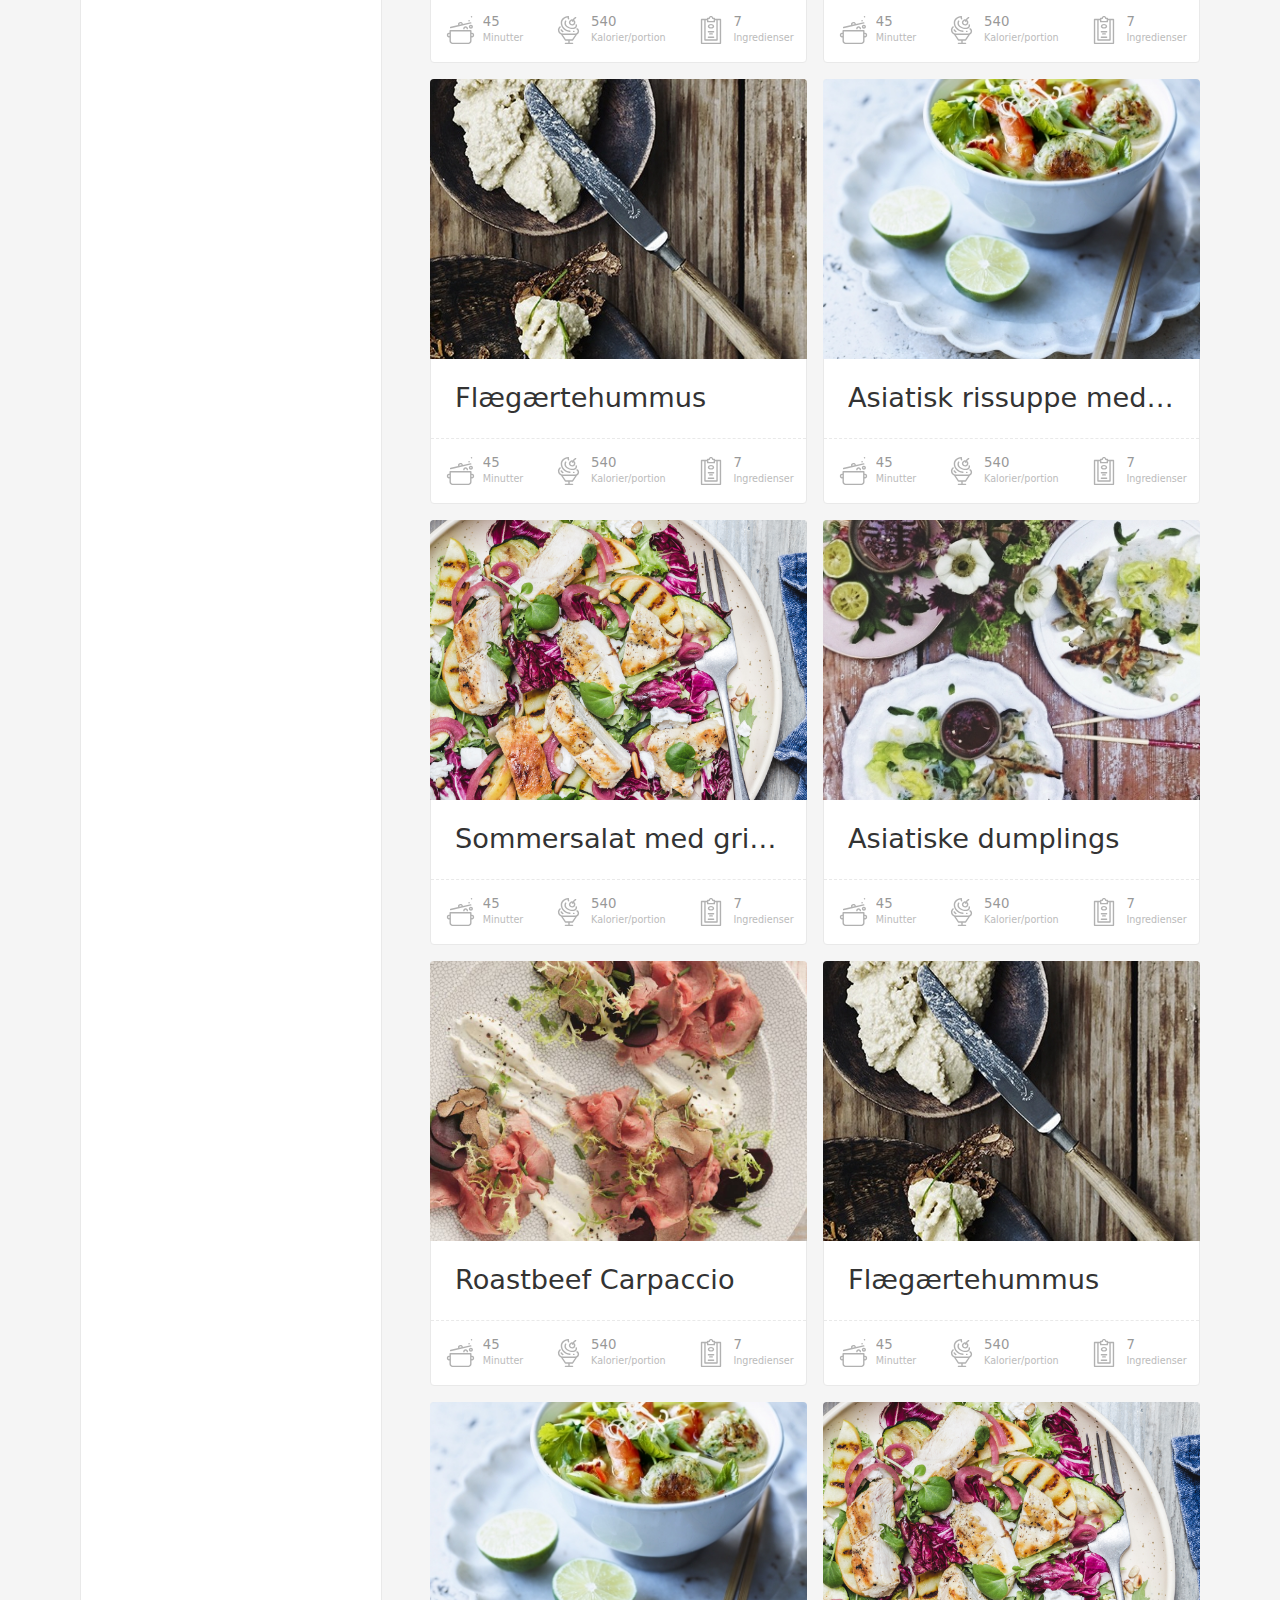
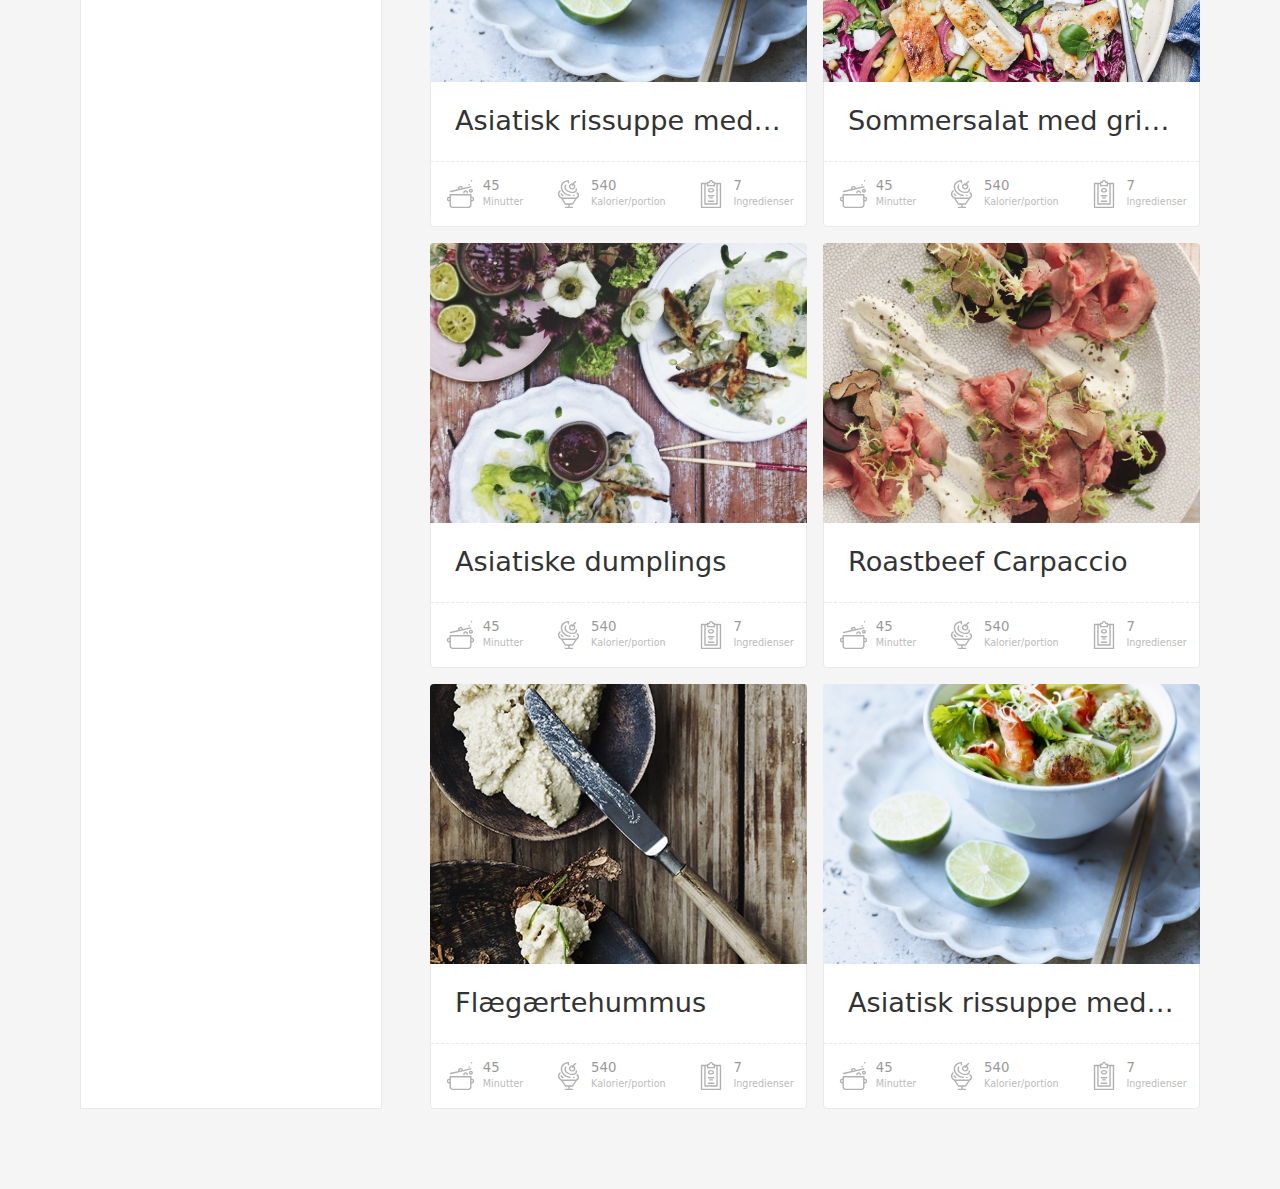
==== commit e01ac8fe: "Added content to recipe-page." ====
--- a/index.html
+++ b/index.html
@@ -39,8 +39,9 @@
   
 
 
-
-
+<!-- Start of preload - We should concider to preload the first 1-3 results in the search for instant load. Maybe the big images-only. Wouldnt cost us a thing if its cached in a free version of Cloudflare and it will give a impression of a really well done site -->
+<link rel="preload" href="recipe.html">
+<!-- End of preload -->
 
 <div class="content">
 
@@ -218,7 +219,7 @@
                 <li>
                   <img src="img/icons/padnote.svg" alt="Manglende ingredienser">
                     <span>
-                      <h5>5 (11)</h5>
+                      <h5>5 (13)</h5>
                       <h6>Ingredienser</h6>
                     </span>
                 </li>
--- a/css/style.css
+++ b/css/style.css
@@ -1 +1 @@
-*{box-sizing:border-box}body{margin:0;background:#f5f5f5;font-family:system-ui, helvetica, arial, sans-serif;color:#333}h1,h2,h3,h4,h5,h6,p{font-weight:300;line-height:1.5rem}ul{margin:0;padding:0}ul li{list-style:none}button{cursor:pointer;outline:none}figure{margin:0}a:link,a:visited,a:hover,a:active{text-decoration:none;color:initial}img{vertical-align:middle}.content{margin:12rem 5rem 5rem}#emptypage{height:calc(100vh - 102px)}#small{background:white;border:1px solid #e9e9e9;width:600px}.vhc{display:flex;justify-content:center;align-items:center}.tc{text-align:center}nav{position:fixed;top:0;z-index:800;background:white;border-bottom:2px solid #e9e9e9;width:100%}nav #colorbar{height:10px;background:linear-gradient(to right, #f96, #ff5e62)}nav .inner{display:flex;justify-content:space-between;align-items:center;padding:1rem 5rem}nav form{display:flex;align-items:center}nav form img{width:2rem;height:2rem}nav form input{font-size:2rem;font-weight:300;background:none}nav form input::-webkit-input-placeholder{color:#ddd;font-weight:100}nav form input::-moz-placeholder{color:#ddd;font-weight:100}nav form input:-ms-input-placeholder{color:#ddd;font-weight:100}nav form input:-moz-placeholder{color:#ddd;font-weight:100}nav ul{display:flex}nav ul li{padding:1rem 0;font-size:1rem;margin-right:2rem;font-weight:100;border-radius:4px}nav ul li.active{display:inline-block;position:relative;color:#ff5e62}nav ul li.active::after{content:'';position:absolute;left:0;display:inline-block;height:1em;width:100%;border-bottom:1px solid;margin-top:.5rem}#filter{display:grid;grid-template-columns:350px 1fr}#filter main .grid{display:grid;grid-template-columns:repeat(auto-fill, minmax(350px, auto));grid-gap:1rem}.btn{color:white;border-radius:4px;padding:1rem;font-size:1rem;cursor:pointer;border:none}.btn.brand{background:linear-gradient(to right, #f96, #ff5e62)}.btn.dark{background:#333;color:white}.btn img{float:left;height:1rem}.btn span{font-weight:700}.btn:hover{opacity:.85}.btn.facebook{background:#365899}.btn.facebook img{padding-left:4px}.btn.google{background:#fff;border:1px solid #e9e9e9;color:#333}.btn.btnblock{width:100%;display:block}input{padding:1rem;border:1px solid #e9e9e9;outline:none;font-size:initial}nav input{border:none}input,select,textarea{display:block;box-sizing:border-box;width:100%;outline:none;font-size:initial;border:none;font-weight:100;color:#333;border-radius:0;-webkit-appearance:none;-moz-appearance:none;appearance:none}.label,.checkbox-label,.radio-label{display:block;margin-bottom:0.5rem}.input,.checkbox-label:before,.radio-label:before,.checkbox-label:after,.radio-label:after,.select,.textarea{padding:10px;border-width:1px;border-style:solid;border-color:#e9e9e9;background-color:white}.input::placeholder,.select::placeholder,.textarea::placeholder{color:gray}.checkbox,.radio{position:absolute;width:auto;opacity:0}.checkbox:focus+.checkbox-label:before,.radio:focus+.checkbox-label:before,.checkbox:focus+.radio-label:before,.radio:focus+.radio-label:before,.checkbox:focus+.checkbox-label:after,.radio:focus+.checkbox-label:after,.checkbox:focus+.radio-label:after,.radio:focus+.radio-label:after{border-color:#e9e9e9}.checkbox:checked+.checkbox-label:after,.radio:checked+.checkbox-label:after,.checkbox:checked+.radio-label:after,.radio:checked+.radio-label:after{opacity:1}.checkbox:checked+.checkbox-label:after,.radio:checked+.checkbox-label:after,.checkbox:checked+.radio-label:after,.radio:checked+.radio-label:after{background-size:20px}.checkbox-label,.radio-label{position:relative;display:inline-block;padding-left:3rem}.checkbox-label:before,.radio-label:before,.checkbox-label:after,.radio-label:after{position:absolute;top:15%;left:0;display:inline-block;margin-top:-9px;padding:0;width:30px;height:30px;content:""}.checkbox-label:after,.radio-label:after{border-color:transparent;background-color:transparent;background-image:url("../img/icons/checkmark.svg");background-position:center;background-size:10px;background-repeat:no-repeat;opacity:0}.checkbox-label.checked,.checked.radio-label{color:#ddd;text-decoration:line-through}.radio-label:before,.radio-label:after{border-radius:50%}.radio-label:after{background-image:url("data:image/svg+xml,%3Csvg%20xmlns%3D%22http%3A%2F%2Fwww.w3.org%2F2000%2Fsvg%22%20version%3D%221.1%22%20x%3D%220%22%20y%3D%220%22%20width%3D%2213%22%20height%3D%2213%22%20viewBox%3D%220%200%2013%2013%22%20enable-background%3D%22new%200%200%2013%2013%22%20xml%3Aspace%3D%22preserve%22%3E%3Ccircle%20fill%3D%22%23424242%22%20cx%3D%226.5%22%20cy%3D%226.5%22%20r%3D%226.5%22%2F%3E%3C%2Fsvg%3E");background-size:8px}.select{position:relative;z-index:1;padding-right:40px}.select::-ms-expand{display:none}.select-wrap{position:relative}.select-wrap:after{position:absolute;top:0;right:0;bottom:0;z-index:2;padding:0 15px;width:10px;height:100%;background-image:url("data:image/svg+xml,%3Csvg%20xmlns%3D%22http%3A%2F%2Fwww.w3.org%2F2000%2Fsvg%22%20version%3D%221.1%22%20x%3D%220%22%20y%3D%220%22%20width%3D%2213%22%20height%3D%2211.3%22%20viewBox%3D%220%200%2013%2011.3%22%20enable-background%3D%22new%200%200%2013%2011.3%22%20xml%3Aspace%3D%22preserve%22%3E%3Cpolygon%20fill%3D%22%23424242%22%20points%3D%226.5%2011.3%203.3%205.6%200%200%206.5%200%2013%200%209.8%205.6%20%22%2F%3E%3C%2Fsvg%3E");background-position:center;background-size:10px;background-repeat:no-repeat;content:"";pointer-events:none}.textarea{min-height:100px;resize:vertical}.range-slider__range{-webkit-appearance:none;display:inline;width:calc(100% - (73px));height:10px;border-radius:5px;background:#d7dcdf;outline:none;padding:0;margin:0}.range-slider__range::-webkit-slider-thumb{-webkit-appearance:none;appearance:none;width:20px;height:20px;border-radius:50%;background:#ff5e62;cursor:pointer;-webkit-transition:background .15s ease-in-out;transition:background .15s ease-in-out}.range-slider__range::-webkit-slider-thumb:hover{background:#f96}.range-slider__range:active::-webkit-slider-thumb{background:#f96}.range-slider__range::-moz-range-thumb{width:20px;height:20px;border:0;border-radius:50%;background:#ff5e62;cursor:pointer;-webkit-transition:background .15s ease-in-out;transition:background .15s ease-in-out}.range-slider__range::-moz-range-thumb:hover{background:#f96}.range-slider__range:active::-moz-range-thumb{background:#f96}.range-slider__value{display:inline-block;position:relative;width:60px;line-height:20px;text-align:center;border-radius:3px;border:1px solid #e9e9e9;padding:5px 10px;margin-left:8px}::-moz-range-track{background:#d7dcdf;border:0}input::-moz-focus-inner,input::-moz-focus-outer{border:0}ul.cards li,ul.books li{background:white;border:1px solid #e9e9e9;border-radius:4px;transition:.2s all;position:relative}ul.cards li img,ul.books li img{width:calc(100% + 2px);object-fit:cover;margin:-1px}ul.cards li figcaption,ul.books li figcaption{padding:1rem 1.5rem}ul.cards li h3,ul.cards li h4,ul.cards li h5,ul.books li h3,ul.books li h4,ul.books li h5{margin:.5rem 0;font-weight:300;text-overflow:ellipsis;white-space:nowrap;overflow:hidden}ul.cards li:hover{box-shadow:0 0 10px rgba(0,0,0,0.2)}ul.cards li:hover>ul li{opacity:1}ul.cards li:hover .avatar{display:block}ul.cards li .avatar{display:none;position:absolute;top:1rem;left:1rem}ul.cards li .avatar .aimg{width:4rem;height:4rem;border-radius:50px;border:5px solid white}ul.cards li img{height:280px;border-radius:4px 4px 0 0;-webkit-user-drag:none;user-select:none}ul.cards li h3{font-size:1.7rem;line-height:2rem}ul.cards li ul{border-top:1px dashed #e9e9e9;display:flex;justify-content:space-around;align-items:center;cursor:default}ul.cards li ul li{background:none;border:none;opacity:.5;padding:1rem;display:flex;align-items:center}ul.cards li ul li:hover{box-shadow:none}ul.cards li ul li span h5,ul.cards li ul li span h6{margin:0;line-height:1rem}ul.cards li ul li span h5{font-weight:500}ul.cards li ul li span h6{color:#777;font-size:.6rem}ul.cards li ul li img{width:1.8rem;height:1.8rem;opacity:.6;margin-right:.5rem}ul.books{-webkit-columns:3;-webkit-column-break-inside:avoid}ul.books li{margin-bottom:1rem;width:100%;display:inline-block}ul.books li h4{color:#333;font-size:22px}ul.books li h5{color:#777;font-size:17px}ul.books li section{border-top:1px dashed #e9e9e9;display:flex;justify-content:space-between;align-items:center}ul.books li section h6{font-size:22px;font-weight:500;margin:1rem 1.5rem}ul.rating{padding:1rem 1.5rem}ul.rating li{border:none;display:inline-block;height:20px;width:20px;margin:0;background-size:cover}ul.rating li.f{background:url(../img/icons/star-full.svg) no-repeat}ul.rating li.h{background:url(../img/icons/star-half.svg) no-repeat}ul.rating li.e{background:url(../img/icons/star-empty.svg) no-repeat}aside{margin-right:3rem;background:white;border:1px solid #e9e9e9}aside form{margin-bottom:1rem}aside label{color:#333;font-weight:100}aside>ul>li{padding-top:.5rem;margin-bottom:2rem;padding-right:2rem;padding-left:2rem}aside>ul>li:first-child{margin-top:0;border-top:0}aside>ul>li:nth-child(even){background:#fafafa;border-top:1px solid #e9e9e9;border-bottom:1px solid #e9e9e9;padding-bottom:2rem}aside>ul>li a.addfilters{font-size:.8rem;font-weight:100;font-style:italic;border-bottom:1px solid #333;cursor:pointer}aside>ul>li h4{font-weight:500}aside>ul>li ul li{margin:2rem 0}aside>ul>li ul li:first-child{margin-top:0}#owncatalogue{padding:2rem 2rem 1.5rem;border-bottom:1px solid #e9e9e9}#owncatalogue form{margin-bottom:0}.rangelabel{display:flex;align-items:center;margin-bottom:.5rem}.rangelabel img{width:1.2rem;margin-right:.5rem;opacity:.8}#small{text-align:center}#small section{padding:1rem}#small button:first-child{margin-bottom:1rem}#small p{padding:1rem 0 2rem}#small span p{color:#777;padding:2rem 1rem 1rem;margin:0;font-style:italic;font-size:12px}#small figure{background:linear-gradient(to right, #f96, #ff5e62);height:6px}body#recipe #d{background:none;border-bottom:none}body#recipe #d ul li{color:white}body#recipe .content{margin-top:5rem}#hero{position:relative;width:100%;height:calc(100vh - 150px);object-fit:cover;object-position:center;background:black;text-align:center}#hero figcaption{position:absolute;width:90%;top:50%;left:50%;transform:translate(-50%, -50%)}#hero figcaption h1{color:white;font-size:7rem;line-height:7rem;font-weight:100}#hero figcaption h2{color:white;font-weight:300}#hero figcaption h2 span{font-weight:100}#hero img{width:100%;opacity:.5;object-fit:cover;height:100%}.slist form .checkbox-label:before,.slist form .radio-label:before,.slist form .checkbox-label:after,.slist form .radio-label:after{height:40px;width:40px}.slist form .checkbox:checked+.checkbox-label:after,.slist form .radio:checked+.checkbox-label:after,.slist form .checkbox:checked+.radio-label:after,.slist form .radio:checked+.radio-label:after{opacity:.5}.slist form label{padding:1.5rem 0 0 4rem;width:100%;font-size:1.5rem;text-align:left;font-weight:300}.slist #add{display:grid;grid-template-columns:1fr 80px;grid-gap:1rem}.slist #add input{border:1px solid #e9e9e9}.slist hr{margin-top:1.5rem;border:0;height:1px;background-image:-webkit-linear-gradient(left, #fafafa, #ddd, #fafafa)}
+*{box-sizing:border-box}body{margin:0;background:#f5f5f5;font-family:system-ui, helvetica, arial, sans-serif;color:#333}h1,h2,h3,h4,h5,h6,p{font-weight:300;line-height:1.5rem}ul{margin:0;padding:0}ul li{list-style:none}button{cursor:pointer;outline:none}figure{margin:0}a:link,a:visited,a:hover,a:active{text-decoration:none;color:initial}img{vertical-align:middle}.content{margin:12rem 5rem 5rem}#emptypage{height:calc(100vh - 102px)}#small{background:white;border:1px solid #e9e9e9;width:600px}.vhc{display:flex;justify-content:center;align-items:center}.tc{text-align:center}nav{position:fixed;top:0;z-index:800;background:white;border-bottom:2px solid #e9e9e9;width:100%}nav #colorbar{height:10px;background:linear-gradient(to right, #f96, #ff5e62)}nav .inner{display:flex;justify-content:space-between;align-items:center;padding:1rem 5rem}nav form{display:flex;align-items:center}nav form img{width:2rem;height:2rem}nav form input{font-size:2rem;font-weight:300;background:none}nav form input::-webkit-input-placeholder{color:#ddd;font-weight:100}nav form input::-moz-placeholder{color:#ddd;font-weight:100}nav form input:-ms-input-placeholder{color:#ddd;font-weight:100}nav form input:-moz-placeholder{color:#ddd;font-weight:100}nav ul{display:flex}nav ul li{padding:1rem 0;font-size:1rem;margin-right:2rem;font-weight:100;border-radius:4px}nav ul li.active{display:inline-block;position:relative;color:#ff5e62}nav ul li.active::after{content:'';position:absolute;left:0;display:inline-block;height:1em;width:100%;border-bottom:1px solid;margin-top:.5rem}#filter{display:grid;grid-template-columns:350px 1fr}#filter main .grid{display:grid;grid-template-columns:repeat(auto-fill, minmax(350px, auto));grid-gap:1rem}.btn{color:white;border-radius:4px;padding:1rem;font-size:1rem;cursor:pointer;border:none}.btn.brand{background:linear-gradient(to right, #f96, #ff5e62)}.btn.dark{background:#333;color:white}.btn img{float:left;height:1rem}.btn span{font-weight:700}.btn:hover{opacity:.85}.btn.facebook{background:#365899}.btn.facebook img{padding-left:4px}.btn.google{background:#fff;border:1px solid #e9e9e9;color:#333}.btn.btnblock{width:100%;display:block}input{padding:1rem;border:1px solid #e9e9e9;outline:none;font-size:initial}nav input{border:none}input,select,textarea{display:block;box-sizing:border-box;width:100%;outline:none;font-size:initial;border:none;font-weight:100;color:#333;border-radius:0;-webkit-appearance:none;-moz-appearance:none;appearance:none}.label,.checkbox-label,.radio-label{display:block;margin-bottom:0.5rem}.input,.checkbox-label:before,.radio-label:before,.checkbox-label:after,.radio-label:after,.select,.textarea{padding:10px;border-width:1px;border-style:solid;border-color:#e9e9e9;background-color:white}.input::placeholder,.select::placeholder,.textarea::placeholder{color:gray}.checkbox,.radio{position:absolute;width:auto;opacity:0}.checkbox:focus+.checkbox-label:before,.radio:focus+.checkbox-label:before,.checkbox:focus+.radio-label:before,.radio:focus+.radio-label:before,.checkbox:focus+.checkbox-label:after,.radio:focus+.checkbox-label:after,.checkbox:focus+.radio-label:after,.radio:focus+.radio-label:after{border-color:#e9e9e9}.checkbox:checked+.checkbox-label:after,.radio:checked+.checkbox-label:after,.checkbox:checked+.radio-label:after,.radio:checked+.radio-label:after{opacity:1}.checkbox:checked+.checkbox-label:after,.radio:checked+.checkbox-label:after,.checkbox:checked+.radio-label:after,.radio:checked+.radio-label:after{background-size:20px}.checkbox-label,.radio-label{position:relative;display:inline-block;padding-left:3rem}.checkbox-label:before,.radio-label:before,.checkbox-label:after,.radio-label:after{position:absolute;top:15%;left:0;display:inline-block;margin-top:-9px;padding:0;width:30px;height:30px;content:""}.checkbox-label:after,.radio-label:after{border-color:transparent;background-color:transparent;background-image:url("../img/icons/checkmark.svg");background-position:center;background-size:10px;background-repeat:no-repeat;opacity:0}.checkbox-label.checked,.checked.radio-label{color:#ddd;text-decoration:line-through}.radio-label:before,.radio-label:after{border-radius:50%}.radio-label:after{background-image:url("data:image/svg+xml,%3Csvg%20xmlns%3D%22http%3A%2F%2Fwww.w3.org%2F2000%2Fsvg%22%20version%3D%221.1%22%20x%3D%220%22%20y%3D%220%22%20width%3D%2213%22%20height%3D%2213%22%20viewBox%3D%220%200%2013%2013%22%20enable-background%3D%22new%200%200%2013%2013%22%20xml%3Aspace%3D%22preserve%22%3E%3Ccircle%20fill%3D%22%23424242%22%20cx%3D%226.5%22%20cy%3D%226.5%22%20r%3D%226.5%22%2F%3E%3C%2Fsvg%3E");background-size:8px}.select{position:relative;z-index:1;padding-right:40px}.select::-ms-expand{display:none}.select-wrap{position:relative}.select-wrap:after{position:absolute;top:0;right:0;bottom:0;z-index:2;padding:0 15px;width:10px;height:100%;background-image:url("data:image/svg+xml,%3Csvg%20xmlns%3D%22http%3A%2F%2Fwww.w3.org%2F2000%2Fsvg%22%20version%3D%221.1%22%20x%3D%220%22%20y%3D%220%22%20width%3D%2213%22%20height%3D%2211.3%22%20viewBox%3D%220%200%2013%2011.3%22%20enable-background%3D%22new%200%200%2013%2011.3%22%20xml%3Aspace%3D%22preserve%22%3E%3Cpolygon%20fill%3D%22%23424242%22%20points%3D%226.5%2011.3%203.3%205.6%200%200%206.5%200%2013%200%209.8%205.6%20%22%2F%3E%3C%2Fsvg%3E");background-position:center;background-size:10px;background-repeat:no-repeat;content:"";pointer-events:none}.textarea{min-height:100px;resize:vertical}.range-slider__range{-webkit-appearance:none;display:inline;width:calc(100% - (73px));height:10px;border-radius:5px;background:#d7dcdf;outline:none;padding:0;margin:0}.range-slider__range::-webkit-slider-thumb{-webkit-appearance:none;appearance:none;width:20px;height:20px;border-radius:50%;background:#ff5e62;cursor:pointer;-webkit-transition:background .15s ease-in-out;transition:background .15s ease-in-out}.range-slider__range::-webkit-slider-thumb:hover{background:#f96}.range-slider__range:active::-webkit-slider-thumb{background:#f96}.range-slider__range::-moz-range-thumb{width:20px;height:20px;border:0;border-radius:50%;background:#ff5e62;cursor:pointer;-webkit-transition:background .15s ease-in-out;transition:background .15s ease-in-out}.range-slider__range::-moz-range-thumb:hover{background:#f96}.range-slider__range:active::-moz-range-thumb{background:#f96}.range-slider__value{display:inline-block;position:relative;width:60px;line-height:20px;text-align:center;border-radius:3px;border:1px solid #e9e9e9;padding:5px 10px;margin-left:8px}::-moz-range-track{background:#d7dcdf;border:0}input::-moz-focus-inner,input::-moz-focus-outer{border:0}ul.cards li,ul.books li{background:white;border:1px solid #e9e9e9;border-radius:4px;transition:.2s all;position:relative}ul.cards li img,ul.books li img{width:calc(100% + 2px);object-fit:cover;margin:-1px}ul.cards li figcaption,ul.books li figcaption{padding:1rem 1.5rem}ul.cards li h3,ul.cards li h4,ul.cards li h5,ul.books li h3,ul.books li h4,ul.books li h5{margin:.5rem 0;font-weight:300;text-overflow:ellipsis;white-space:nowrap;overflow:hidden}ul.cards li:hover{box-shadow:0 0 10px rgba(0,0,0,0.2)}ul.cards li:hover>ul li{opacity:1}ul.cards li:hover .avatar{display:block}ul.cards li .avatar{display:none;position:absolute;top:1rem;left:1rem}ul.cards li .avatar .aimg{width:4rem;height:4rem;border-radius:50px;border:5px solid white}ul.cards li img{height:280px;border-radius:4px 4px 0 0;-webkit-user-drag:none;user-select:none}ul.cards li h3{font-size:1.7rem;line-height:2rem}ul.cards li ul{border-top:1px dashed #e9e9e9;display:flex;justify-content:space-around;align-items:center;cursor:default}ul.cards li ul li{background:none;border:none;opacity:.5;padding:1rem;display:flex;align-items:center}ul.cards li ul li:hover{box-shadow:none}ul.cards li ul li span h5,ul.cards li ul li span h6{margin:0;line-height:1rem}ul.cards li ul li span h5{font-weight:500}ul.cards li ul li span h6{color:#777;font-size:.6rem}ul.cards li ul li img{width:1.8rem;height:1.8rem;opacity:.6;margin-right:.5rem}ul.books{-webkit-columns:3;-webkit-column-break-inside:avoid}ul.books li{margin-bottom:1rem;width:100%;display:inline-block}ul.books li h4{color:#333;font-size:22px}ul.books li h5{color:#777;font-size:17px}ul.books li section{border-top:1px dashed #e9e9e9;display:flex;justify-content:space-between;align-items:center}ul.books li section h6{font-size:22px;font-weight:500;margin:1rem 1.5rem}ul.rating{padding:1rem 1.5rem}ul.rating li{border:none;display:inline-block;height:20px;width:20px;margin:0;background-size:cover}ul.rating li.f{background:url(../img/icons/star-full.svg) no-repeat}ul.rating li.h{background:url(../img/icons/star-half.svg) no-repeat}ul.rating li.e{background:url(../img/icons/star-empty.svg) no-repeat}aside{margin-right:3rem;background:white;border:1px solid #e9e9e9}aside form{margin-bottom:1rem}aside label{color:#333;font-weight:100}aside>ul>li{padding-top:.5rem;margin-bottom:2rem;padding-right:2rem;padding-left:2rem}aside>ul>li:first-child{margin-top:0;border-top:0}aside>ul>li:nth-child(even){background:#fafafa;border-top:1px solid #e9e9e9;border-bottom:1px solid #e9e9e9;padding-bottom:2rem}aside>ul>li a.addfilters{font-size:.8rem;font-weight:100;font-style:italic;border-bottom:1px solid #333;cursor:pointer}aside>ul>li h4{font-weight:500}aside>ul>li ul li{margin:2rem 0}aside>ul>li ul li:first-child{margin-top:0}#owncatalogue{padding:2rem 2rem 1.5rem;border-bottom:1px solid #e9e9e9}#owncatalogue form{margin-bottom:0}.rangelabel{display:flex;align-items:center;margin-bottom:.5rem}.rangelabel img{width:1.2rem;margin-right:.5rem;opacity:.8}#small{text-align:center}#small section{padding:1rem}#small button:first-child{margin-bottom:1rem}#small p{padding:1rem 0 2rem}#small span p{color:#777;padding:2rem 1rem 1rem;margin:0;font-style:italic;font-size:12px}#small figure{background:linear-gradient(to right, #f96, #ff5e62);height:6px}body#recipe #d{background:none;border-bottom:none}body#recipe #d ul li{color:white}body#recipe .content{margin-top:5rem;display:grid;grid-template-columns:350px 1fr}body#recipe .content #ingredients{background:white;border:1px solid #e9e9e9;margin-right:3rem}body#recipe .content #ingredients .quantity{border-bottom:1px solid #e9e9e9;padding:1rem 1.5rem}body#recipe .content #ingredients ul{padding:1rem 1.5rem}body#recipe .content #ingredients ul li{font-weight:100;padding:.5rem}body#recipe .content #recipecontent p{font-size:1.2rem;line-height:2rem}#hero{position:relative;width:100%;height:calc(100vh - 75px);object-fit:cover;object-position:center;background:black;text-align:center}#hero figcaption{position:absolute;width:90%;top:50%;left:50%;transform:translate(-50%, -50%)}#hero figcaption h1{color:white;font-size:7rem;line-height:7rem;font-weight:100}#hero figcaption h2{color:white;font-weight:100;font-size:2rem;line-height:2rem}#hero figcaption h2 a{font-weight:300;color:white;cursor:pointer}#hero figcaption h2 a:hover{border-bottom:1px solid white}#hero img{width:100%;opacity:.4;object-fit:cover;height:100%}ul#info{height:75px;background:#e9e9e9;border-bottom:1px solid #ddd;display:grid;grid-template-columns:80px 1fr 1fr;grid-gap:1rem}ul#info li{display:flex;align-items:center;text-align:center;border-right:1px solid #ddd}ul#info li:last-child{border-right:none}ul#info li p{width:100%}ul#info li #cook{width:75px;height:75px;object-fit:cover}.slist form .checkbox-label:before,.slist form .radio-label:before,.slist form .checkbox-label:after,.slist form .radio-label:after{height:40px;width:40px}.slist form .checkbox:checked+.checkbox-label:after,.slist form .radio:checked+.checkbox-label:after,.slist form .checkbox:checked+.radio-label:after,.slist form .radio:checked+.radio-label:after{opacity:.5}.slist form label{padding:1.5rem 0 0 4rem;width:100%;font-size:1.5rem;text-align:left;font-weight:300}.slist #add{display:grid;grid-template-columns:1fr 80px;grid-gap:1rem}.slist #add input{border:1px solid #e9e9e9}.slist hr{margin-top:1.5rem;border:0;height:1px;background-image:-webkit-linear-gradient(left, #fafafa, #ddd, #fafafa)}
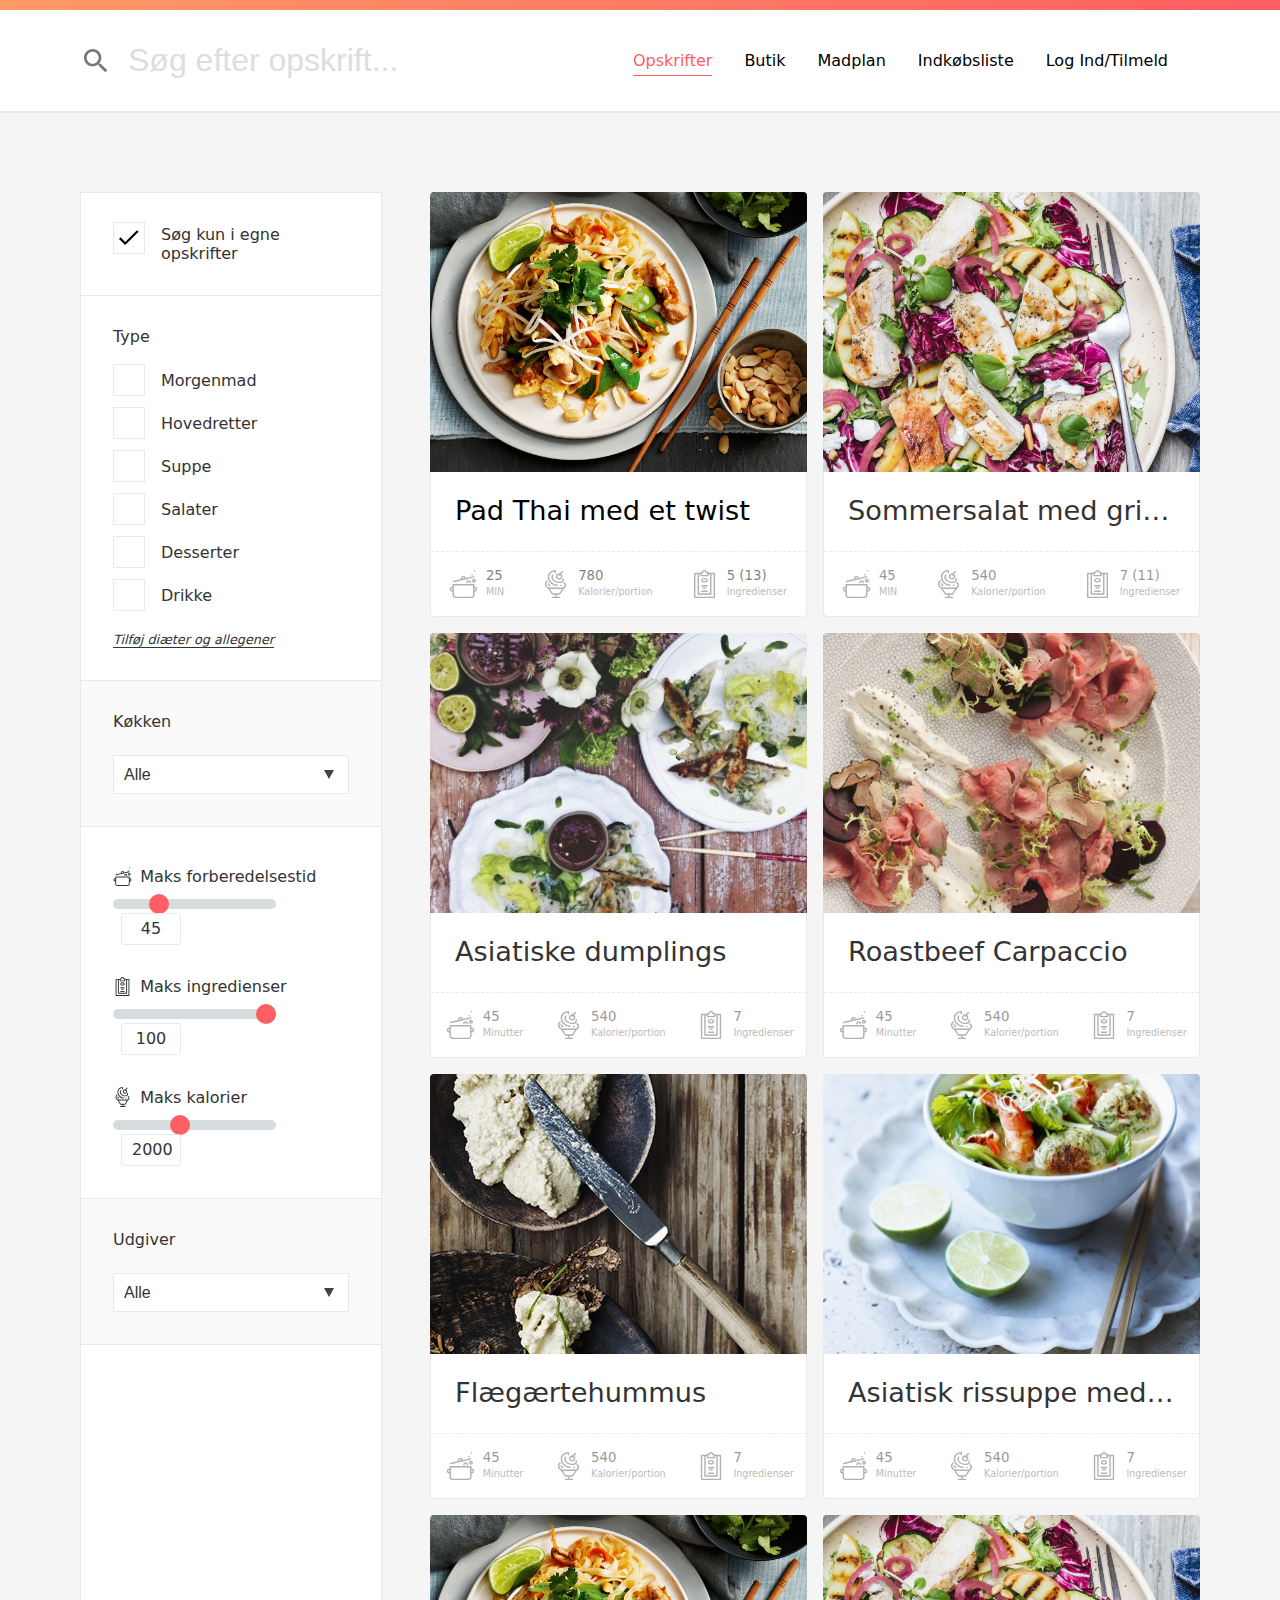
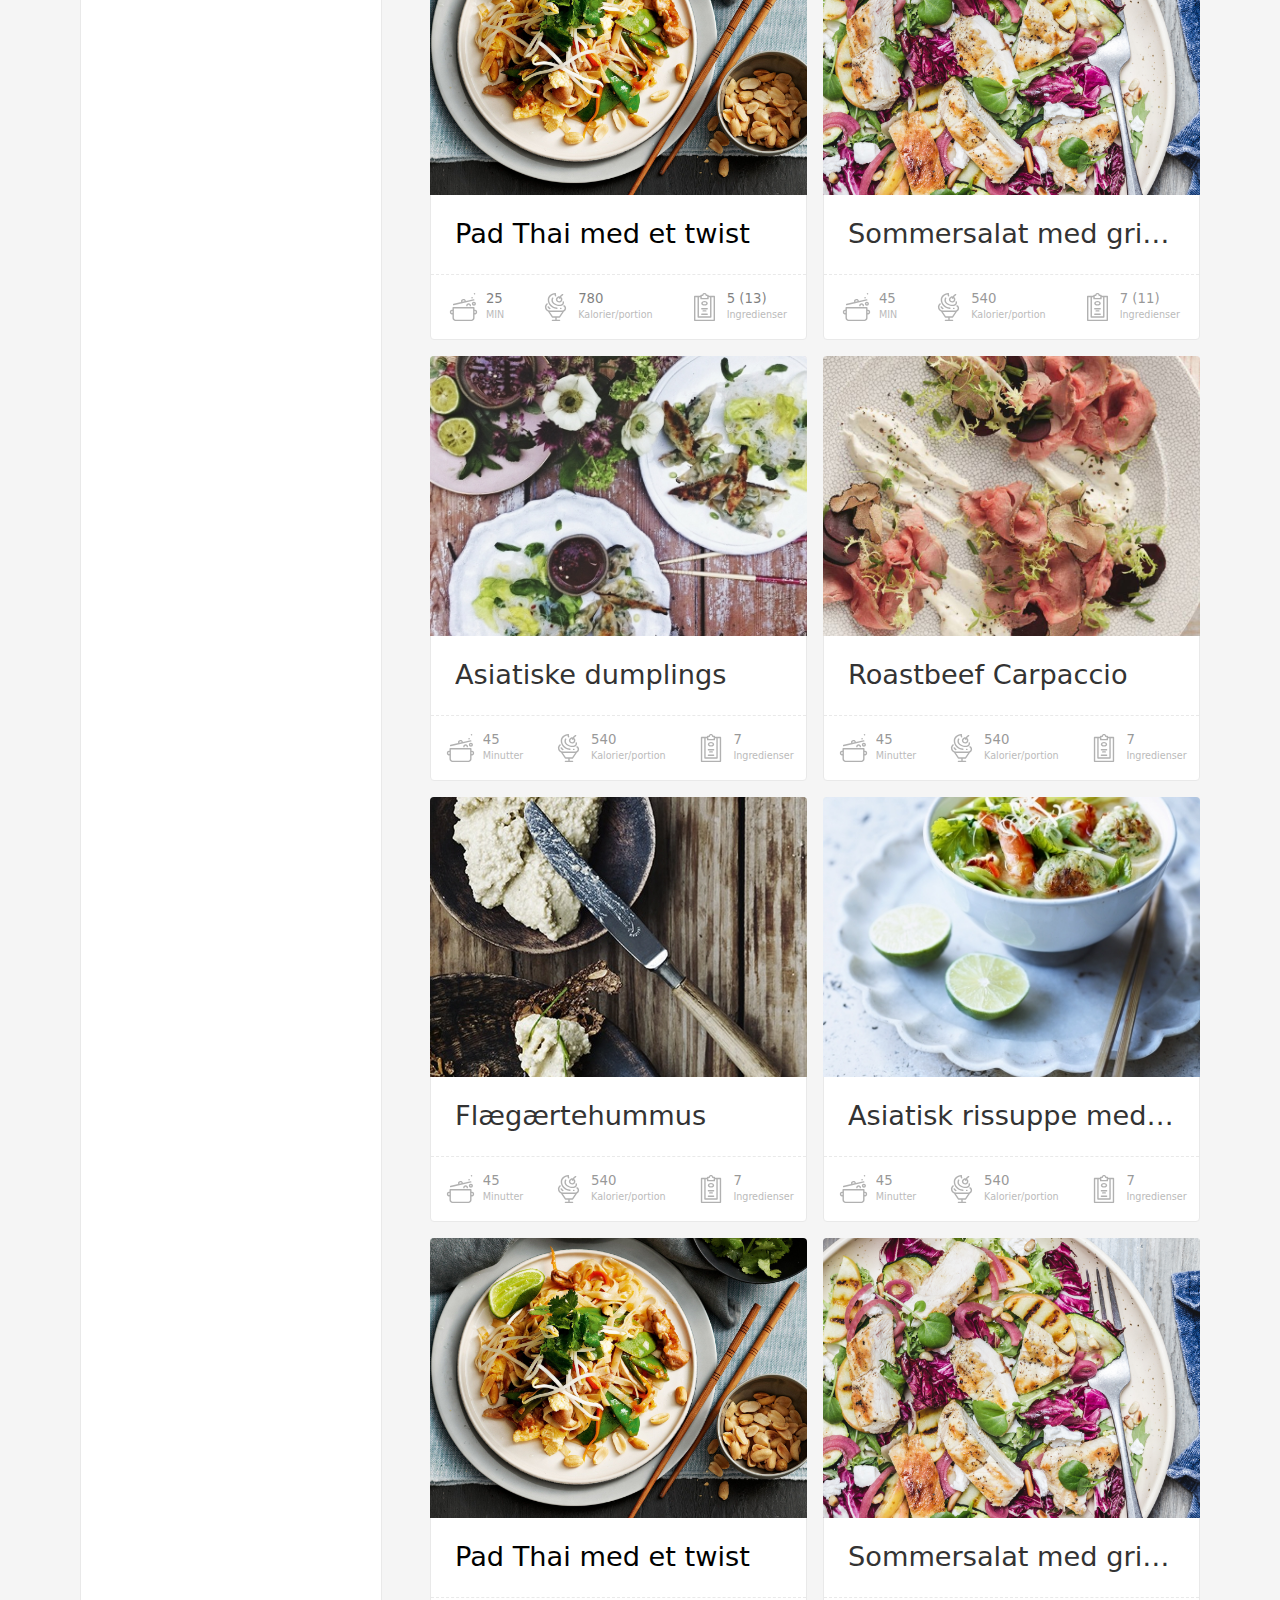
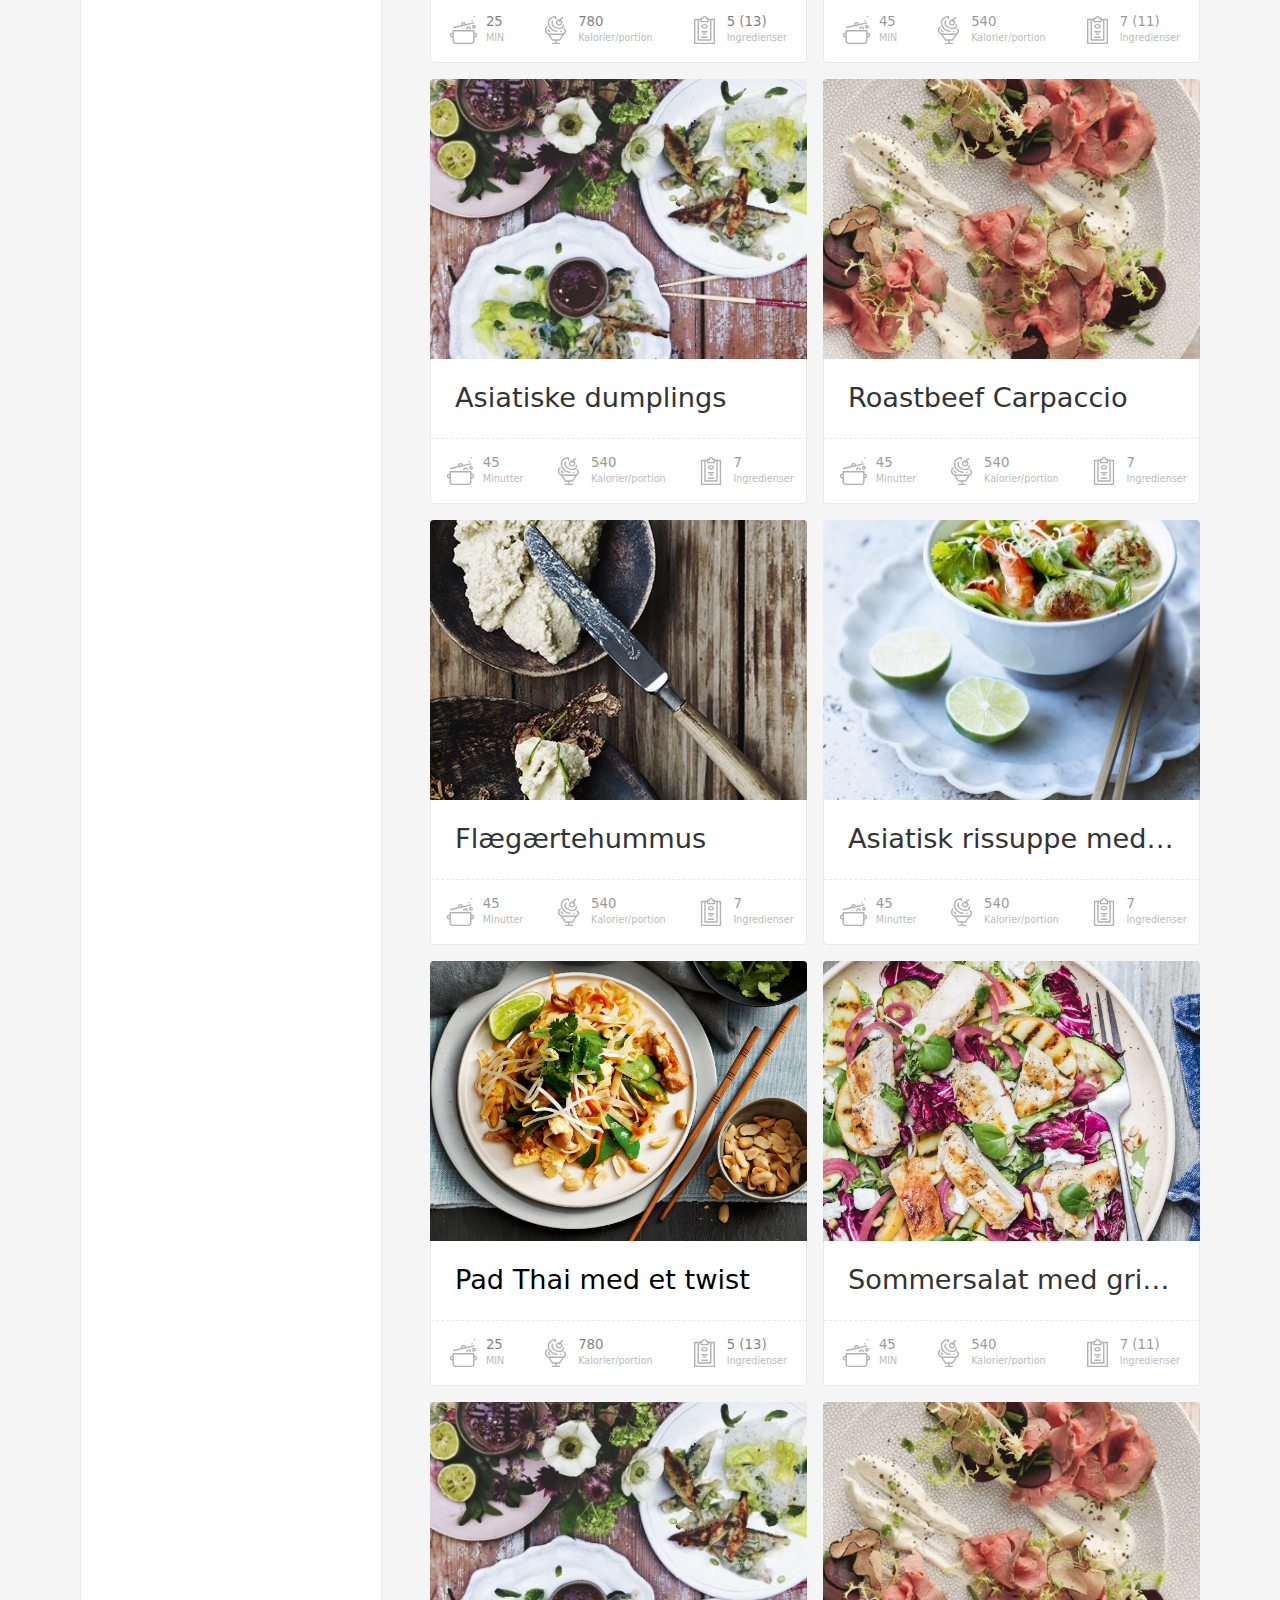
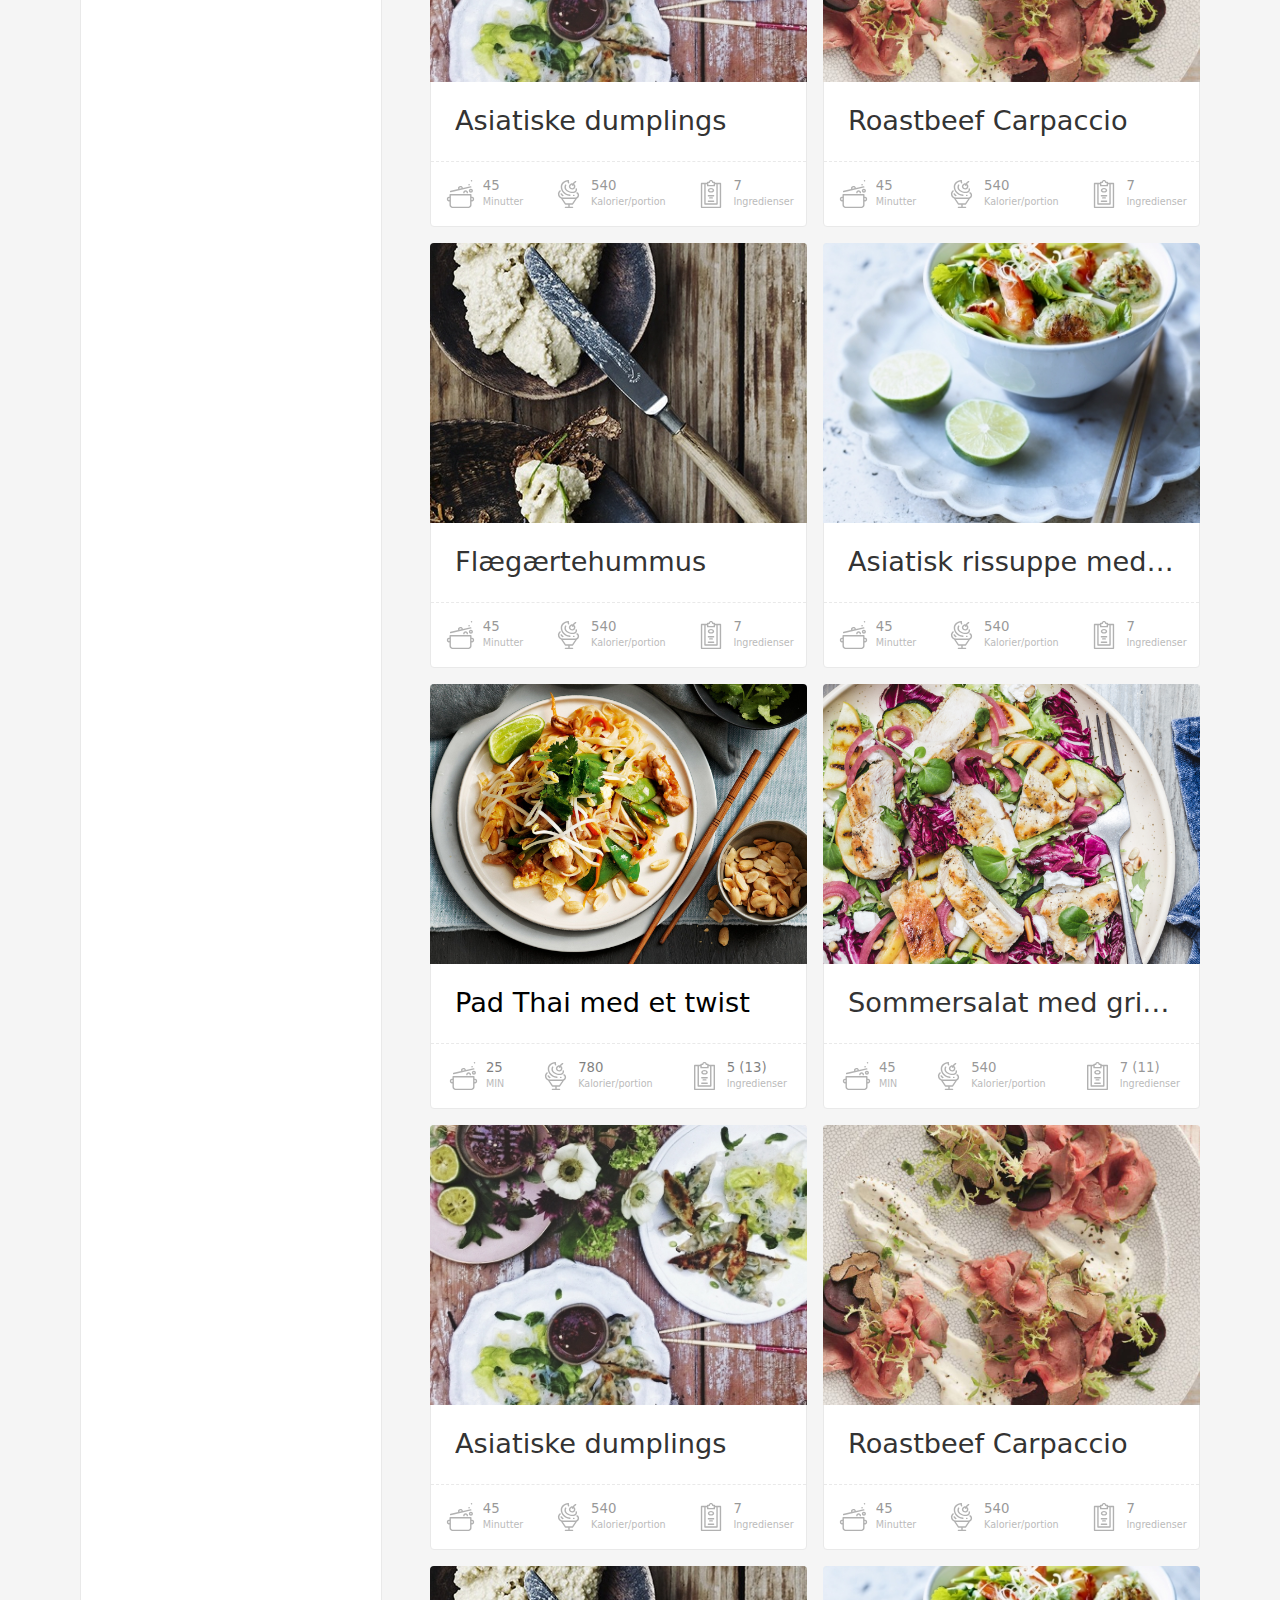
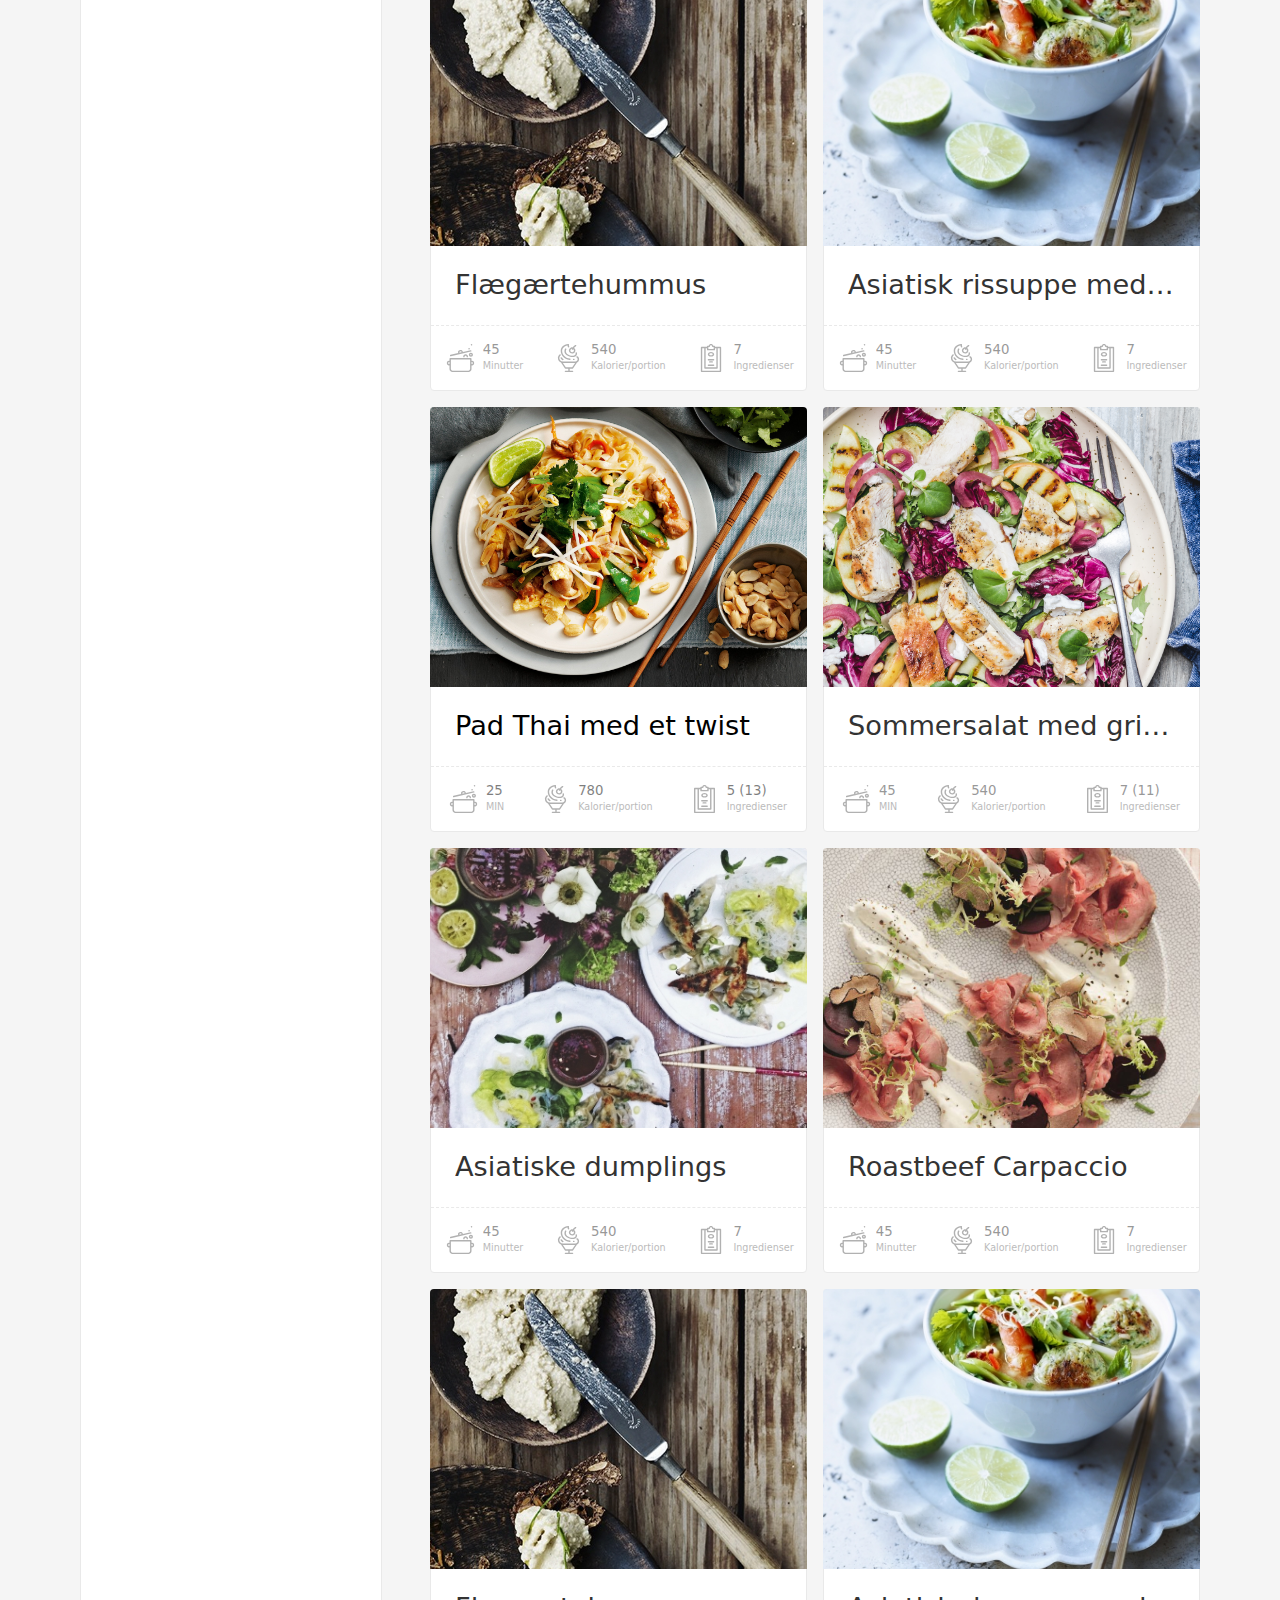
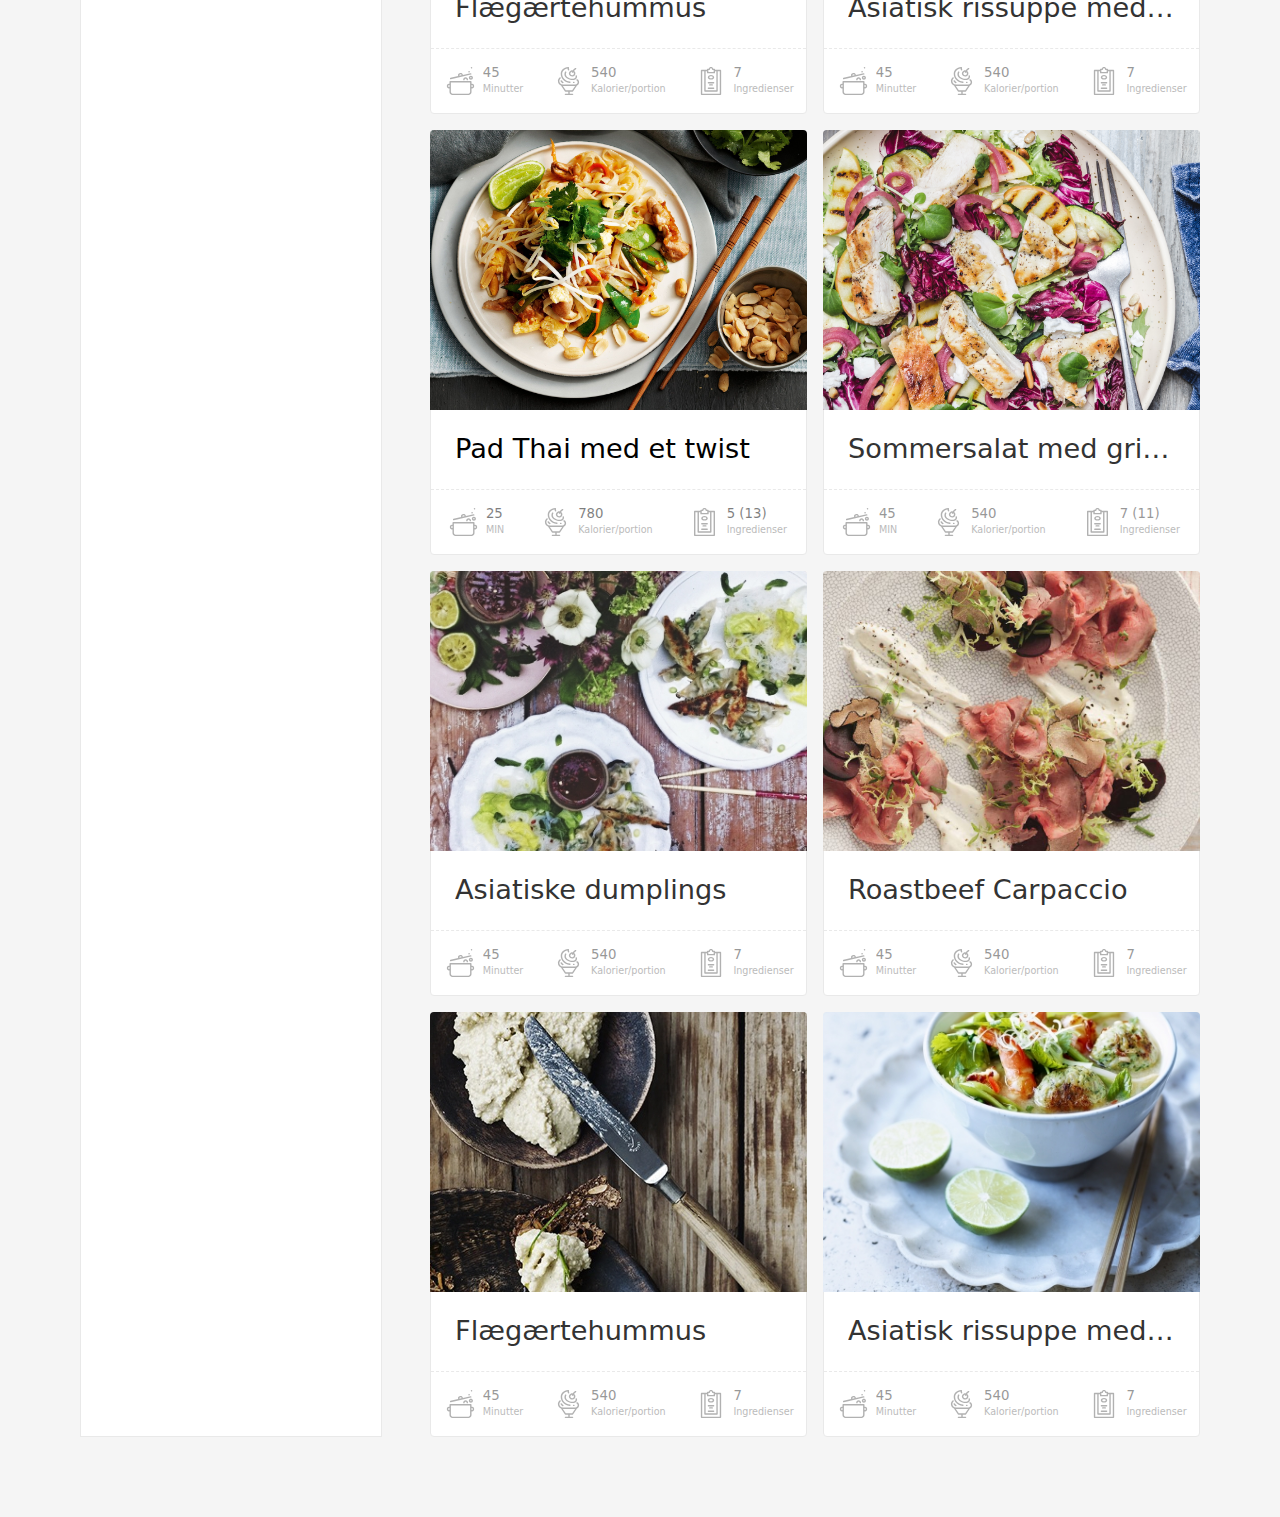
==== commit 4e83b152: "Updated image-path" ====
--- a/index.html
+++ b/index.html
@@ -194,7 +194,7 @@
       
         <li>
           <a href="recipe.html">
-            <img src="img/dummy/recipes/full-padthai.jpg">
+            <img src="img/dummy/cards/chicken-pad-thai-94082-1.jpg">
             <div class="avatar">
               <img class="aimg" src="img/dummy/avatars/nadia.jpg">
             </div>
@@ -398,36 +398,73 @@
       
         <!-- COPY COPY -->
         <li>
-          <img src="img/dummy/cards/KOSAN-574_.jpg">
-          <div class="avatar">
-            <img class="aimg" src="img/dummy/avatars/thefoodclub.jpg">
-          </div>
-          <figcaption>
-            <h3>Sommersalat med grillede æbler & syltede rødløg</h3>
-          </figcaption>
-          <ul>
-              <li>
-                <img src="img/icons/cooking.svg" alt="Forberedelsestid">
-                <span>
-                  <h5>45</h5>
-                  <h6>Minutter</h6>
-                </span>
-              </li>
-              <li>
-                <img src="img/icons/ice-cream.svg" alt="Kalorier">
-                <span>
-                  <h5>540</h5>
-                  <h6>Kalorier/portion</h6>
-                </span>
-              </li>
-              <li>
-                <img src="img/icons/padnote.svg" alt="Manglende ingredienser">
-                  <span>
-                    <h5>7</h5>
-                    <h6>Ingredienser</h6>
-                  </span>
-              </li>
-          </ul>
+          <a href="recipe.html">
+            <img src="img/dummy/cards/chicken-pad-thai-94082-1.jpg">
+            <div class="avatar">
+              <img class="aimg" src="img/dummy/avatars/nadia.jpg">
+            </div>
+            <figcaption>
+              <h3>Pad Thai med et twist</h3>
+            </figcaption>
+            <ul>
+                <li>
+                  <img src="img/icons/cooking.svg" alt="Forberedelsestid">
+                  <span>
+                    <h5>25</h5>
+                    <h6>MIN</h6>
+                  </span>
+                </li>
+                <li>
+                  <img src="img/icons/ice-cream.svg" alt="Kalorier">
+                  <span>
+                    <h5>780</h5>
+                    <h6>Kalorier/portion</h6>
+                  </span>
+                </li>
+                <li>
+                  <img src="img/icons/padnote.svg" alt="Manglende ingredienser">
+                    <span>
+                      <h5>5 (13)</h5>
+                      <h6>Ingredienser</h6>
+                    </span>
+                </li>
+            </ul>
+          </a>
+        </li>
+      
+      
+      
+        <li>
+            <img src="img/dummy/cards/KOSAN-574_.jpg">
+            <div class="avatar">
+              <img class="aimg" src="img/dummy/avatars/thefoodclub.jpg">
+            </div>
+            <figcaption>
+              <h3>Sommersalat med grillede æbler & syltede rødløg</h3>
+            </figcaption>
+            <ul>
+                <li>
+                  <img src="img/icons/cooking.svg" alt="Forberedelsestid">
+                  <span>
+                    <h5>45</h5>
+                    <h6>MIN</h6>
+                  </span>
+                </li>
+                <li>
+                  <img src="img/icons/ice-cream.svg" alt="Kalorier">
+                  <span>
+                    <h5>540</h5>
+                    <h6>Kalorier/portion</h6>
+                  </span>
+                </li>
+                <li>
+                  <img src="img/icons/padnote.svg" alt="Manglende ingredienser">
+                    <span>
+                      <h5>7 (11)</h5>
+                      <h6>Ingredienser</h6>
+                    </span>
+                </li>
+            </ul>
         </li>
         <li>
           <img src="img/dummy/cards/46263974.jpg">
@@ -557,36 +594,73 @@
               </li>
           </ul>
         </li><li>
-          <img src="img/dummy/cards/KOSAN-574_.jpg">
-          <div class="avatar">
-            <img class="aimg" src="img/dummy/avatars/thefoodclub.jpg">
-          </div>
-          <figcaption>
-            <h3>Sommersalat med grillede æbler & syltede rødløg</h3>
-          </figcaption>
-          <ul>
-              <li>
-                <img src="img/icons/cooking.svg" alt="Forberedelsestid">
-                <span>
-                  <h5>45</h5>
-                  <h6>Minutter</h6>
-                </span>
-              </li>
-              <li>
-                <img src="img/icons/ice-cream.svg" alt="Kalorier">
-                <span>
-                  <h5>540</h5>
-                  <h6>Kalorier/portion</h6>
-                </span>
-              </li>
-              <li>
-                <img src="img/icons/padnote.svg" alt="Manglende ingredienser">
-                  <span>
-                    <h5>7</h5>
-                    <h6>Ingredienser</h6>
-                  </span>
-              </li>
-          </ul>
+          <a href="recipe.html">
+            <img src="img/dummy/cards/chicken-pad-thai-94082-1.jpg">
+            <div class="avatar">
+              <img class="aimg" src="img/dummy/avatars/nadia.jpg">
+            </div>
+            <figcaption>
+              <h3>Pad Thai med et twist</h3>
+            </figcaption>
+            <ul>
+                <li>
+                  <img src="img/icons/cooking.svg" alt="Forberedelsestid">
+                  <span>
+                    <h5>25</h5>
+                    <h6>MIN</h6>
+                  </span>
+                </li>
+                <li>
+                  <img src="img/icons/ice-cream.svg" alt="Kalorier">
+                  <span>
+                    <h5>780</h5>
+                    <h6>Kalorier/portion</h6>
+                  </span>
+                </li>
+                <li>
+                  <img src="img/icons/padnote.svg" alt="Manglende ingredienser">
+                    <span>
+                      <h5>5 (13)</h5>
+                      <h6>Ingredienser</h6>
+                    </span>
+                </li>
+            </ul>
+          </a>
+        </li>
+      
+      
+      
+        <li>
+            <img src="img/dummy/cards/KOSAN-574_.jpg">
+            <div class="avatar">
+              <img class="aimg" src="img/dummy/avatars/thefoodclub.jpg">
+            </div>
+            <figcaption>
+              <h3>Sommersalat med grillede æbler & syltede rødløg</h3>
+            </figcaption>
+            <ul>
+                <li>
+                  <img src="img/icons/cooking.svg" alt="Forberedelsestid">
+                  <span>
+                    <h5>45</h5>
+                    <h6>MIN</h6>
+                  </span>
+                </li>
+                <li>
+                  <img src="img/icons/ice-cream.svg" alt="Kalorier">
+                  <span>
+                    <h5>540</h5>
+                    <h6>Kalorier/portion</h6>
+                  </span>
+                </li>
+                <li>
+                  <img src="img/icons/padnote.svg" alt="Manglende ingredienser">
+                    <span>
+                      <h5>7 (11)</h5>
+                      <h6>Ingredienser</h6>
+                    </span>
+                </li>
+            </ul>
         </li>
         <li>
           <img src="img/dummy/cards/46263974.jpg">
@@ -716,36 +790,73 @@
               </li>
           </ul>
         </li><li>
-          <img src="img/dummy/cards/KOSAN-574_.jpg">
-          <div class="avatar">
-            <img class="aimg" src="img/dummy/avatars/thefoodclub.jpg">
-          </div>
-          <figcaption>
-            <h3>Sommersalat med grillede æbler & syltede rødløg</h3>
-          </figcaption>
-          <ul>
-              <li>
-                <img src="img/icons/cooking.svg" alt="Forberedelsestid">
-                <span>
-                  <h5>45</h5>
-                  <h6>Minutter</h6>
-                </span>
-              </li>
-              <li>
-                <img src="img/icons/ice-cream.svg" alt="Kalorier">
-                <span>
-                  <h5>540</h5>
-                  <h6>Kalorier/portion</h6>
-                </span>
-              </li>
-              <li>
-                <img src="img/icons/padnote.svg" alt="Manglende ingredienser">
-                  <span>
-                    <h5>7</h5>
-                    <h6>Ingredienser</h6>
-                  </span>
-              </li>
-          </ul>
+          <a href="recipe.html">
+            <img src="img/dummy/cards/chicken-pad-thai-94082-1.jpg">
+            <div class="avatar">
+              <img class="aimg" src="img/dummy/avatars/nadia.jpg">
+            </div>
+            <figcaption>
+              <h3>Pad Thai med et twist</h3>
+            </figcaption>
+            <ul>
+                <li>
+                  <img src="img/icons/cooking.svg" alt="Forberedelsestid">
+                  <span>
+                    <h5>25</h5>
+                    <h6>MIN</h6>
+                  </span>
+                </li>
+                <li>
+                  <img src="img/icons/ice-cream.svg" alt="Kalorier">
+                  <span>
+                    <h5>780</h5>
+                    <h6>Kalorier/portion</h6>
+                  </span>
+                </li>
+                <li>
+                  <img src="img/icons/padnote.svg" alt="Manglende ingredienser">
+                    <span>
+                      <h5>5 (13)</h5>
+                      <h6>Ingredienser</h6>
+                    </span>
+                </li>
+            </ul>
+          </a>
+        </li>
+      
+      
+      
+        <li>
+            <img src="img/dummy/cards/KOSAN-574_.jpg">
+            <div class="avatar">
+              <img class="aimg" src="img/dummy/avatars/thefoodclub.jpg">
+            </div>
+            <figcaption>
+              <h3>Sommersalat med grillede æbler & syltede rødløg</h3>
+            </figcaption>
+            <ul>
+                <li>
+                  <img src="img/icons/cooking.svg" alt="Forberedelsestid">
+                  <span>
+                    <h5>45</h5>
+                    <h6>MIN</h6>
+                  </span>
+                </li>
+                <li>
+                  <img src="img/icons/ice-cream.svg" alt="Kalorier">
+                  <span>
+                    <h5>540</h5>
+                    <h6>Kalorier/portion</h6>
+                  </span>
+                </li>
+                <li>
+                  <img src="img/icons/padnote.svg" alt="Manglende ingredienser">
+                    <span>
+                      <h5>7 (11)</h5>
+                      <h6>Ingredienser</h6>
+                    </span>
+                </li>
+            </ul>
         </li>
         <li>
           <img src="img/dummy/cards/46263974.jpg">
@@ -875,36 +986,73 @@
               </li>
           </ul>
         </li><li>
-          <img src="img/dummy/cards/KOSAN-574_.jpg">
-          <div class="avatar">
-            <img class="aimg" src="img/dummy/avatars/thefoodclub.jpg">
-          </div>
-          <figcaption>
-            <h3>Sommersalat med grillede æbler & syltede rødløg</h3>
-          </figcaption>
-          <ul>
-              <li>
-                <img src="img/icons/cooking.svg" alt="Forberedelsestid">
-                <span>
-                  <h5>45</h5>
-                  <h6>Minutter</h6>
-                </span>
-              </li>
-              <li>
-                <img src="img/icons/ice-cream.svg" alt="Kalorier">
-                <span>
-                  <h5>540</h5>
-                  <h6>Kalorier/portion</h6>
-                </span>
-              </li>
-              <li>
-                <img src="img/icons/padnote.svg" alt="Manglende ingredienser">
-                  <span>
-                    <h5>7</h5>
-                    <h6>Ingredienser</h6>
-                  </span>
-              </li>
-          </ul>
+          <a href="recipe.html">
+            <img src="img/dummy/cards/chicken-pad-thai-94082-1.jpg">
+            <div class="avatar">
+              <img class="aimg" src="img/dummy/avatars/nadia.jpg">
+            </div>
+            <figcaption>
+              <h3>Pad Thai med et twist</h3>
+            </figcaption>
+            <ul>
+                <li>
+                  <img src="img/icons/cooking.svg" alt="Forberedelsestid">
+                  <span>
+                    <h5>25</h5>
+                    <h6>MIN</h6>
+                  </span>
+                </li>
+                <li>
+                  <img src="img/icons/ice-cream.svg" alt="Kalorier">
+                  <span>
+                    <h5>780</h5>
+                    <h6>Kalorier/portion</h6>
+                  </span>
+                </li>
+                <li>
+                  <img src="img/icons/padnote.svg" alt="Manglende ingredienser">
+                    <span>
+                      <h5>5 (13)</h5>
+                      <h6>Ingredienser</h6>
+                    </span>
+                </li>
+            </ul>
+          </a>
+        </li>
+      
+      
+      
+        <li>
+            <img src="img/dummy/cards/KOSAN-574_.jpg">
+            <div class="avatar">
+              <img class="aimg" src="img/dummy/avatars/thefoodclub.jpg">
+            </div>
+            <figcaption>
+              <h3>Sommersalat med grillede æbler & syltede rødløg</h3>
+            </figcaption>
+            <ul>
+                <li>
+                  <img src="img/icons/cooking.svg" alt="Forberedelsestid">
+                  <span>
+                    <h5>45</h5>
+                    <h6>MIN</h6>
+                  </span>
+                </li>
+                <li>
+                  <img src="img/icons/ice-cream.svg" alt="Kalorier">
+                  <span>
+                    <h5>540</h5>
+                    <h6>Kalorier/portion</h6>
+                  </span>
+                </li>
+                <li>
+                  <img src="img/icons/padnote.svg" alt="Manglende ingredienser">
+                    <span>
+                      <h5>7 (11)</h5>
+                      <h6>Ingredienser</h6>
+                    </span>
+                </li>
+            </ul>
         </li>
         <li>
           <img src="img/dummy/cards/46263974.jpg">
@@ -1033,10 +1181,399 @@
                   </span>
               </li>
           </ul>
-        </li>
-      
-      
-      </li>
+        </li><li>
+          <a href="recipe.html">
+            <img src="img/dummy/cards/chicken-pad-thai-94082-1.jpg">
+            <div class="avatar">
+              <img class="aimg" src="img/dummy/avatars/nadia.jpg">
+            </div>
+            <figcaption>
+              <h3>Pad Thai med et twist</h3>
+            </figcaption>
+            <ul>
+                <li>
+                  <img src="img/icons/cooking.svg" alt="Forberedelsestid">
+                  <span>
+                    <h5>25</h5>
+                    <h6>MIN</h6>
+                  </span>
+                </li>
+                <li>
+                  <img src="img/icons/ice-cream.svg" alt="Kalorier">
+                  <span>
+                    <h5>780</h5>
+                    <h6>Kalorier/portion</h6>
+                  </span>
+                </li>
+                <li>
+                  <img src="img/icons/padnote.svg" alt="Manglende ingredienser">
+                    <span>
+                      <h5>5 (13)</h5>
+                      <h6>Ingredienser</h6>
+                    </span>
+                </li>
+            </ul>
+          </a>
+        </li>
+      
+      
+      
+        <li>
+            <img src="img/dummy/cards/KOSAN-574_.jpg">
+            <div class="avatar">
+              <img class="aimg" src="img/dummy/avatars/thefoodclub.jpg">
+            </div>
+            <figcaption>
+              <h3>Sommersalat med grillede æbler & syltede rødløg</h3>
+            </figcaption>
+            <ul>
+                <li>
+                  <img src="img/icons/cooking.svg" alt="Forberedelsestid">
+                  <span>
+                    <h5>45</h5>
+                    <h6>MIN</h6>
+                  </span>
+                </li>
+                <li>
+                  <img src="img/icons/ice-cream.svg" alt="Kalorier">
+                  <span>
+                    <h5>540</h5>
+                    <h6>Kalorier/portion</h6>
+                  </span>
+                </li>
+                <li>
+                  <img src="img/icons/padnote.svg" alt="Manglende ingredienser">
+                    <span>
+                      <h5>7 (11)</h5>
+                      <h6>Ingredienser</h6>
+                    </span>
+                </li>
+            </ul>
+        </li>
+        <li>
+          <img src="img/dummy/cards/46263974.jpg">
+          <div class="avatar">
+            <img class="aimg" src="img/dummy/avatars/jamieoliver.jpg">
+          </div>
+          <figcaption>
+            <h3>Asiatiske dumplings</h3>
+          </figcaption>
+          <ul>
+              <li>
+                <img src="img/icons/cooking.svg" alt="Forberedelsestid">
+                <span>
+                  <h5>45</h5>
+                  <h6>Minutter</h6>
+                </span>
+              </li>
+              <li>
+                <img src="img/icons/ice-cream.svg" alt="Kalorier">
+                <span>
+                  <h5>540</h5>
+                  <h6>Kalorier/portion</h6>
+                </span>
+              </li>
+              <li>
+                <img src="img/icons/padnote.svg" alt="Manglende ingredienser">
+                  <span>
+                    <h5>7</h5>
+                    <h6>Ingredienser</h6>
+                  </span>
+              </li>
+          </ul>
+        </li>
+        <li>
+          <img src="img/dummy/cards/CroppedFocusedImage192072047-53-Roast-Beef-Carpaccio.jpg">
+          <div class="avatar">
+            <img class="aimg" src="img/dummy/avatars/gordonramsey.jpg">
+          </div>
+          <figcaption>
+            <h3>Roastbeef Carpaccio</h3>
+          </figcaption>
+          <ul>
+              <li>
+                <img src="img/icons/cooking.svg" alt="Forberedelsestid">
+                <span>
+                  <h5>45</h5>
+                  <h6>Minutter</h6>
+                </span>
+              </li>
+              <li>
+                <img src="img/icons/ice-cream.svg" alt="Kalorier">
+                <span>
+                  <h5>540</h5>
+                  <h6>Kalorier/portion</h6>
+                </span>
+              </li>
+              <li>
+                <img src="img/icons/padnote.svg" alt="Manglende ingredienser">
+                  <span>
+                    <h5>7</h5>
+                    <h6>Ingredienser</h6>
+                  </span>
+              </li>
+          </ul>
+        </li>
+        <li>
+          <img src="img/dummy/cards/Hummus.jpg">
+          <div class="avatar">
+            <img class="aimg" src="img/dummy/avatars/clausmeyer.jpg">
+          </div>
+          <figcaption>
+            <h3>Flægærtehummus</h3>
+          </figcaption>
+          <ul>
+              <li>
+                <img src="img/icons/cooking.svg" alt="Forberedelsestid">
+                <span>
+                  <h5>45</h5>
+                  <h6>Minutter</h6>
+                </span>
+              </li>
+              <li>
+                <img src="img/icons/ice-cream.svg" alt="Kalorier">
+                <span>
+                  <h5>540</h5>
+                  <h6>Kalorier/portion</h6>
+                </span>
+              </li>
+              <li>
+                <img src="img/icons/padnote.svg" alt="Manglende ingredienser">
+                  <span>
+                    <h5>7</h5>
+                    <h6>Ingredienser</h6>
+                  </span>
+              </li>
+          </ul>
+        </li>
+        <li>
+          <img src="img/dummy/cards/46261003.jpg">
+          <div class="avatar">
+            <img class="aimg" src="img/dummy/avatars/jamieoliver.jpg">
+          </div>
+          <figcaption>
+            <h3>Asiatisk rissuppe med rejer</h3>
+          </figcaption>
+          <ul>
+              <li>
+                <img src="img/icons/cooking.svg" alt="Forberedelsestid">
+                <span>
+                  <h5>45</h5>
+                  <h6>Minutter</h6>
+                </span>
+              </li>
+              <li>
+                <img src="img/icons/ice-cream.svg" alt="Kalorier">
+                <span>
+                  <h5>540</h5>
+                  <h6>Kalorier/portion</h6>
+                </span>
+              </li>
+              <li>
+                <img src="img/icons/padnote.svg" alt="Manglende ingredienser">
+                  <span>
+                    <h5>7</h5>
+                    <h6>Ingredienser</h6>
+                  </span>
+              </li>
+          </ul>
+        </li><li>
+          <a href="recipe.html">
+            <img src="img/dummy/cards/chicken-pad-thai-94082-1.jpg">
+            <div class="avatar">
+              <img class="aimg" src="img/dummy/avatars/nadia.jpg">
+            </div>
+            <figcaption>
+              <h3>Pad Thai med et twist</h3>
+            </figcaption>
+            <ul>
+                <li>
+                  <img src="img/icons/cooking.svg" alt="Forberedelsestid">
+                  <span>
+                    <h5>25</h5>
+                    <h6>MIN</h6>
+                  </span>
+                </li>
+                <li>
+                  <img src="img/icons/ice-cream.svg" alt="Kalorier">
+                  <span>
+                    <h5>780</h5>
+                    <h6>Kalorier/portion</h6>
+                  </span>
+                </li>
+                <li>
+                  <img src="img/icons/padnote.svg" alt="Manglende ingredienser">
+                    <span>
+                      <h5>5 (13)</h5>
+                      <h6>Ingredienser</h6>
+                    </span>
+                </li>
+            </ul>
+          </a>
+        </li>
+      
+      
+      
+        <li>
+            <img src="img/dummy/cards/KOSAN-574_.jpg">
+            <div class="avatar">
+              <img class="aimg" src="img/dummy/avatars/thefoodclub.jpg">
+            </div>
+            <figcaption>
+              <h3>Sommersalat med grillede æbler & syltede rødløg</h3>
+            </figcaption>
+            <ul>
+                <li>
+                  <img src="img/icons/cooking.svg" alt="Forberedelsestid">
+                  <span>
+                    <h5>45</h5>
+                    <h6>MIN</h6>
+                  </span>
+                </li>
+                <li>
+                  <img src="img/icons/ice-cream.svg" alt="Kalorier">
+                  <span>
+                    <h5>540</h5>
+                    <h6>Kalorier/portion</h6>
+                  </span>
+                </li>
+                <li>
+                  <img src="img/icons/padnote.svg" alt="Manglende ingredienser">
+                    <span>
+                      <h5>7 (11)</h5>
+                      <h6>Ingredienser</h6>
+                    </span>
+                </li>
+            </ul>
+        </li>
+        <li>
+          <img src="img/dummy/cards/46263974.jpg">
+          <div class="avatar">
+            <img class="aimg" src="img/dummy/avatars/jamieoliver.jpg">
+          </div>
+          <figcaption>
+            <h3>Asiatiske dumplings</h3>
+          </figcaption>
+          <ul>
+              <li>
+                <img src="img/icons/cooking.svg" alt="Forberedelsestid">
+                <span>
+                  <h5>45</h5>
+                  <h6>Minutter</h6>
+                </span>
+              </li>
+              <li>
+                <img src="img/icons/ice-cream.svg" alt="Kalorier">
+                <span>
+                  <h5>540</h5>
+                  <h6>Kalorier/portion</h6>
+                </span>
+              </li>
+              <li>
+                <img src="img/icons/padnote.svg" alt="Manglende ingredienser">
+                  <span>
+                    <h5>7</h5>
+                    <h6>Ingredienser</h6>
+                  </span>
+              </li>
+          </ul>
+        </li>
+        <li>
+          <img src="img/dummy/cards/CroppedFocusedImage192072047-53-Roast-Beef-Carpaccio.jpg">
+          <div class="avatar">
+            <img class="aimg" src="img/dummy/avatars/gordonramsey.jpg">
+          </div>
+          <figcaption>
+            <h3>Roastbeef Carpaccio</h3>
+          </figcaption>
+          <ul>
+              <li>
+                <img src="img/icons/cooking.svg" alt="Forberedelsestid">
+                <span>
+                  <h5>45</h5>
+                  <h6>Minutter</h6>
+                </span>
+              </li>
+              <li>
+                <img src="img/icons/ice-cream.svg" alt="Kalorier">
+                <span>
+                  <h5>540</h5>
+                  <h6>Kalorier/portion</h6>
+                </span>
+              </li>
+              <li>
+                <img src="img/icons/padnote.svg" alt="Manglende ingredienser">
+                  <span>
+                    <h5>7</h5>
+                    <h6>Ingredienser</h6>
+                  </span>
+              </li>
+          </ul>
+        </li>
+        <li>
+          <img src="img/dummy/cards/Hummus.jpg">
+          <div class="avatar">
+            <img class="aimg" src="img/dummy/avatars/clausmeyer.jpg">
+          </div>
+          <figcaption>
+            <h3>Flægærtehummus</h3>
+          </figcaption>
+          <ul>
+              <li>
+                <img src="img/icons/cooking.svg" alt="Forberedelsestid">
+                <span>
+                  <h5>45</h5>
+                  <h6>Minutter</h6>
+                </span>
+              </li>
+              <li>
+                <img src="img/icons/ice-cream.svg" alt="Kalorier">
+                <span>
+                  <h5>540</h5>
+                  <h6>Kalorier/portion</h6>
+                </span>
+              </li>
+              <li>
+                <img src="img/icons/padnote.svg" alt="Manglende ingredienser">
+                  <span>
+                    <h5>7</h5>
+                    <h6>Ingredienser</h6>
+                  </span>
+              </li>
+          </ul>
+        </li>
+        <li>
+          <img src="img/dummy/cards/46261003.jpg">
+          <div class="avatar">
+            <img class="aimg" src="img/dummy/avatars/jamieoliver.jpg">
+          </div>
+          <figcaption>
+            <h3>Asiatisk rissuppe med rejer</h3>
+          </figcaption>
+          <ul>
+              <li>
+                <img src="img/icons/cooking.svg" alt="Forberedelsestid">
+                <span>
+                  <h5>45</h5>
+                  <h6>Minutter</h6>
+                </span>
+              </li>
+              <li>
+                <img src="img/icons/ice-cream.svg" alt="Kalorier">
+                <span>
+                  <h5>540</h5>
+                  <h6>Kalorier/portion</h6>
+                </span>
+              </li>
+              <li>
+                <img src="img/icons/padnote.svg" alt="Manglende ingredienser">
+                  <span>
+                    <h5>7</h5>
+                    <h6>Ingredienser</h6>
+                  </span>
+              </li>
+          </ul>
+        </li>
       
 
 
--- a/css/style.css
+++ b/css/style.css
@@ -1 +1 @@
-*{box-sizing:border-box}body{margin:0;background:#f5f5f5;font-family:system-ui, helvetica, arial, sans-serif;color:#333}h1,h2,h3,h4,h5,h6,p{font-weight:300;line-height:1.5rem}ul{margin:0;padding:0}ul li{list-style:none}button{cursor:pointer;outline:none}figure{margin:0}a:link,a:visited,a:hover,a:active{text-decoration:none;color:initial}img{vertical-align:middle}.content{margin:12rem 5rem 5rem}#emptypage{height:calc(100vh - 102px)}#small{background:white;border:1px solid #e9e9e9;width:600px}.vhc{display:flex;justify-content:center;align-items:center}.tc{text-align:center}nav{position:fixed;top:0;z-index:800;background:white;border-bottom:2px solid #e9e9e9;width:100%}nav #colorbar{height:10px;background:linear-gradient(to right, #f96, #ff5e62)}nav .inner{display:flex;justify-content:space-between;align-items:center;padding:1rem 5rem}nav form{display:flex;align-items:center}nav form img{width:2rem;height:2rem}nav form input{font-size:2rem;font-weight:300;background:none}nav form input::-webkit-input-placeholder{color:#ddd;font-weight:100}nav form input::-moz-placeholder{color:#ddd;font-weight:100}nav form input:-ms-input-placeholder{color:#ddd;font-weight:100}nav form input:-moz-placeholder{color:#ddd;font-weight:100}nav ul{display:flex}nav ul li{padding:1rem 0;font-size:1rem;margin-right:2rem;font-weight:100;border-radius:4px}nav ul li.active{display:inline-block;position:relative;color:#ff5e62}nav ul li.active::after{content:'';position:absolute;left:0;display:inline-block;height:1em;width:100%;border-bottom:1px solid;margin-top:.5rem}#filter{display:grid;grid-template-columns:350px 1fr}#filter main .grid{display:grid;grid-template-columns:repeat(auto-fill, minmax(350px, auto));grid-gap:1rem}.btn{color:white;border-radius:4px;padding:1rem;font-size:1rem;cursor:pointer;border:none}.btn.brand{background:linear-gradient(to right, #f96, #ff5e62)}.btn.dark{background:#333;color:white}.btn img{float:left;height:1rem}.btn span{font-weight:700}.btn:hover{opacity:.85}.btn.facebook{background:#365899}.btn.facebook img{padding-left:4px}.btn.google{background:#fff;border:1px solid #e9e9e9;color:#333}.btn.btnblock{width:100%;display:block}input{padding:1rem;border:1px solid #e9e9e9;outline:none;font-size:initial}nav input{border:none}input,select,textarea{display:block;box-sizing:border-box;width:100%;outline:none;font-size:initial;border:none;font-weight:100;color:#333;border-radius:0;-webkit-appearance:none;-moz-appearance:none;appearance:none}.label,.checkbox-label,.radio-label{display:block;margin-bottom:0.5rem}.input,.checkbox-label:before,.radio-label:before,.checkbox-label:after,.radio-label:after,.select,.textarea{padding:10px;border-width:1px;border-style:solid;border-color:#e9e9e9;background-color:white}.input::placeholder,.select::placeholder,.textarea::placeholder{color:gray}.checkbox,.radio{position:absolute;width:auto;opacity:0}.checkbox:focus+.checkbox-label:before,.radio:focus+.checkbox-label:before,.checkbox:focus+.radio-label:before,.radio:focus+.radio-label:before,.checkbox:focus+.checkbox-label:after,.radio:focus+.checkbox-label:after,.checkbox:focus+.radio-label:after,.radio:focus+.radio-label:after{border-color:#e9e9e9}.checkbox:checked+.checkbox-label:after,.radio:checked+.checkbox-label:after,.checkbox:checked+.radio-label:after,.radio:checked+.radio-label:after{opacity:1}.checkbox:checked+.checkbox-label:after,.radio:checked+.checkbox-label:after,.checkbox:checked+.radio-label:after,.radio:checked+.radio-label:after{background-size:20px}.checkbox-label,.radio-label{position:relative;display:inline-block;padding-left:3rem}.checkbox-label:before,.radio-label:before,.checkbox-label:after,.radio-label:after{position:absolute;top:15%;left:0;display:inline-block;margin-top:-9px;padding:0;width:30px;height:30px;content:""}.checkbox-label:after,.radio-label:after{border-color:transparent;background-color:transparent;background-image:url("../img/icons/checkmark.svg");background-position:center;background-size:10px;background-repeat:no-repeat;opacity:0}.checkbox-label.checked,.checked.radio-label{color:#ddd;text-decoration:line-through}.radio-label:before,.radio-label:after{border-radius:50%}.radio-label:after{background-image:url("data:image/svg+xml,%3Csvg%20xmlns%3D%22http%3A%2F%2Fwww.w3.org%2F2000%2Fsvg%22%20version%3D%221.1%22%20x%3D%220%22%20y%3D%220%22%20width%3D%2213%22%20height%3D%2213%22%20viewBox%3D%220%200%2013%2013%22%20enable-background%3D%22new%200%200%2013%2013%22%20xml%3Aspace%3D%22preserve%22%3E%3Ccircle%20fill%3D%22%23424242%22%20cx%3D%226.5%22%20cy%3D%226.5%22%20r%3D%226.5%22%2F%3E%3C%2Fsvg%3E");background-size:8px}.select{position:relative;z-index:1;padding-right:40px}.select::-ms-expand{display:none}.select-wrap{position:relative}.select-wrap:after{position:absolute;top:0;right:0;bottom:0;z-index:2;padding:0 15px;width:10px;height:100%;background-image:url("data:image/svg+xml,%3Csvg%20xmlns%3D%22http%3A%2F%2Fwww.w3.org%2F2000%2Fsvg%22%20version%3D%221.1%22%20x%3D%220%22%20y%3D%220%22%20width%3D%2213%22%20height%3D%2211.3%22%20viewBox%3D%220%200%2013%2011.3%22%20enable-background%3D%22new%200%200%2013%2011.3%22%20xml%3Aspace%3D%22preserve%22%3E%3Cpolygon%20fill%3D%22%23424242%22%20points%3D%226.5%2011.3%203.3%205.6%200%200%206.5%200%2013%200%209.8%205.6%20%22%2F%3E%3C%2Fsvg%3E");background-position:center;background-size:10px;background-repeat:no-repeat;content:"";pointer-events:none}.textarea{min-height:100px;resize:vertical}.range-slider__range{-webkit-appearance:none;display:inline;width:calc(100% - (73px));height:10px;border-radius:5px;background:#d7dcdf;outline:none;padding:0;margin:0}.range-slider__range::-webkit-slider-thumb{-webkit-appearance:none;appearance:none;width:20px;height:20px;border-radius:50%;background:#ff5e62;cursor:pointer;-webkit-transition:background .15s ease-in-out;transition:background .15s ease-in-out}.range-slider__range::-webkit-slider-thumb:hover{background:#f96}.range-slider__range:active::-webkit-slider-thumb{background:#f96}.range-slider__range::-moz-range-thumb{width:20px;height:20px;border:0;border-radius:50%;background:#ff5e62;cursor:pointer;-webkit-transition:background .15s ease-in-out;transition:background .15s ease-in-out}.range-slider__range::-moz-range-thumb:hover{background:#f96}.range-slider__range:active::-moz-range-thumb{background:#f96}.range-slider__value{display:inline-block;position:relative;width:60px;line-height:20px;text-align:center;border-radius:3px;border:1px solid #e9e9e9;padding:5px 10px;margin-left:8px}::-moz-range-track{background:#d7dcdf;border:0}input::-moz-focus-inner,input::-moz-focus-outer{border:0}ul.cards li,ul.books li{background:white;border:1px solid #e9e9e9;border-radius:4px;transition:.2s all;position:relative}ul.cards li img,ul.books li img{width:calc(100% + 2px);object-fit:cover;margin:-1px}ul.cards li figcaption,ul.books li figcaption{padding:1rem 1.5rem}ul.cards li h3,ul.cards li h4,ul.cards li h5,ul.books li h3,ul.books li h4,ul.books li h5{margin:.5rem 0;font-weight:300;text-overflow:ellipsis;white-space:nowrap;overflow:hidden}ul.cards li:hover{box-shadow:0 0 10px rgba(0,0,0,0.2)}ul.cards li:hover>ul li{opacity:1}ul.cards li:hover .avatar{display:block}ul.cards li .avatar{display:none;position:absolute;top:1rem;left:1rem}ul.cards li .avatar .aimg{width:4rem;height:4rem;border-radius:50px;border:5px solid white}ul.cards li img{height:280px;border-radius:4px 4px 0 0;-webkit-user-drag:none;user-select:none}ul.cards li h3{font-size:1.7rem;line-height:2rem}ul.cards li ul{border-top:1px dashed #e9e9e9;display:flex;justify-content:space-around;align-items:center;cursor:default}ul.cards li ul li{background:none;border:none;opacity:.5;padding:1rem;display:flex;align-items:center}ul.cards li ul li:hover{box-shadow:none}ul.cards li ul li span h5,ul.cards li ul li span h6{margin:0;line-height:1rem}ul.cards li ul li span h5{font-weight:500}ul.cards li ul li span h6{color:#777;font-size:.6rem}ul.cards li ul li img{width:1.8rem;height:1.8rem;opacity:.6;margin-right:.5rem}ul.books{-webkit-columns:3;-webkit-column-break-inside:avoid}ul.books li{margin-bottom:1rem;width:100%;display:inline-block}ul.books li h4{color:#333;font-size:22px}ul.books li h5{color:#777;font-size:17px}ul.books li section{border-top:1px dashed #e9e9e9;display:flex;justify-content:space-between;align-items:center}ul.books li section h6{font-size:22px;font-weight:500;margin:1rem 1.5rem}ul.rating{padding:1rem 1.5rem}ul.rating li{border:none;display:inline-block;height:20px;width:20px;margin:0;background-size:cover}ul.rating li.f{background:url(../img/icons/star-full.svg) no-repeat}ul.rating li.h{background:url(../img/icons/star-half.svg) no-repeat}ul.rating li.e{background:url(../img/icons/star-empty.svg) no-repeat}aside{margin-right:3rem;background:white;border:1px solid #e9e9e9}aside form{margin-bottom:1rem}aside label{color:#333;font-weight:100}aside>ul>li{padding-top:.5rem;margin-bottom:2rem;padding-right:2rem;padding-left:2rem}aside>ul>li:first-child{margin-top:0;border-top:0}aside>ul>li:nth-child(even){background:#fafafa;border-top:1px solid #e9e9e9;border-bottom:1px solid #e9e9e9;padding-bottom:2rem}aside>ul>li a.addfilters{font-size:.8rem;font-weight:100;font-style:italic;border-bottom:1px solid #333;cursor:pointer}aside>ul>li h4{font-weight:500}aside>ul>li ul li{margin:2rem 0}aside>ul>li ul li:first-child{margin-top:0}#owncatalogue{padding:2rem 2rem 1.5rem;border-bottom:1px solid #e9e9e9}#owncatalogue form{margin-bottom:0}.rangelabel{display:flex;align-items:center;margin-bottom:.5rem}.rangelabel img{width:1.2rem;margin-right:.5rem;opacity:.8}#small{text-align:center}#small section{padding:1rem}#small button:first-child{margin-bottom:1rem}#small p{padding:1rem 0 2rem}#small span p{color:#777;padding:2rem 1rem 1rem;margin:0;font-style:italic;font-size:12px}#small figure{background:linear-gradient(to right, #f96, #ff5e62);height:6px}body#recipe #d{background:none;border-bottom:none}body#recipe #d ul li{color:white}body#recipe .content{margin-top:5rem;display:grid;grid-template-columns:350px 1fr}body#recipe .content #ingredients{background:white;border:1px solid #e9e9e9;margin-right:3rem}body#recipe .content #ingredients .quantity{border-bottom:1px solid #e9e9e9;padding:1rem 1.5rem}body#recipe .content #ingredients ul{padding:1rem 1.5rem}body#recipe .content #ingredients ul li{font-weight:100;padding:.5rem}body#recipe .content #recipecontent p{font-size:1.2rem;line-height:2rem}#hero{position:relative;width:100%;height:calc(100vh - 75px);object-fit:cover;object-position:center;background:black;text-align:center}#hero figcaption{position:absolute;width:90%;top:50%;left:50%;transform:translate(-50%, -50%)}#hero figcaption h1{color:white;font-size:7rem;line-height:7rem;font-weight:100}#hero figcaption h2{color:white;font-weight:100;font-size:2rem;line-height:2rem}#hero figcaption h2 a{font-weight:300;color:white;cursor:pointer}#hero figcaption h2 a:hover{border-bottom:1px solid white}#hero img{width:100%;opacity:.4;object-fit:cover;height:100%}ul#info{height:75px;background:#e9e9e9;border-bottom:1px solid #ddd;display:grid;grid-template-columns:80px 1fr 1fr;grid-gap:1rem}ul#info li{display:flex;align-items:center;text-align:center;border-right:1px solid #ddd}ul#info li:last-child{border-right:none}ul#info li p{width:100%}ul#info li #cook{width:75px;height:75px;object-fit:cover}.slist form .checkbox-label:before,.slist form .radio-label:before,.slist form .checkbox-label:after,.slist form .radio-label:after{height:40px;width:40px}.slist form .checkbox:checked+.checkbox-label:after,.slist form .radio:checked+.checkbox-label:after,.slist form .checkbox:checked+.radio-label:after,.slist form .radio:checked+.radio-label:after{opacity:.5}.slist form label{padding:1.5rem 0 0 4rem;width:100%;font-size:1.5rem;text-align:left;font-weight:300}.slist #add{display:grid;grid-template-columns:1fr 80px;grid-gap:1rem}.slist #add input{border:1px solid #e9e9e9}.slist hr{margin-top:1.5rem;border:0;height:1px;background-image:-webkit-linear-gradient(left, #fafafa, #ddd, #fafafa)}
+*{box-sizing:border-box}body{margin:0;background:#f5f5f5;font-family:system-ui, helvetica, arial, sans-serif;color:#333}h1,h2,h3,h4,h5,h6,p{font-weight:300;line-height:1.5rem}ul{margin:0;padding:0}ul li{list-style:none}button{cursor:pointer;outline:none}figure{margin:0}a:link,a:visited,a:hover,a:active{text-decoration:none;color:initial}img{vertical-align:middle}.content{margin:12rem 5rem 5rem}#emptypage{height:calc(100vh - 102px)}#small{background:white;border:1px solid #e9e9e9;width:600px}.vhc{display:flex;justify-content:center;align-items:center}.tc{text-align:center}nav{position:fixed;top:0;z-index:800;background:white;border-bottom:2px solid #e9e9e9;width:100%}nav #colorbar{height:10px;background:linear-gradient(to right, #f96, #ff5e62)}nav .inner{display:flex;justify-content:space-between;align-items:center;padding:1rem 5rem}nav form{display:flex;align-items:center}nav form img{width:2rem;height:2rem}nav form input{font-size:2rem;font-weight:300;background:none}nav form input::-webkit-input-placeholder{color:#ddd;font-weight:100}nav form input::-moz-placeholder{color:#ddd;font-weight:100}nav form input:-ms-input-placeholder{color:#ddd;font-weight:100}nav form input:-moz-placeholder{color:#ddd;font-weight:100}nav ul{display:flex}nav ul li{padding:1rem 0;font-size:1rem;margin-right:2rem;font-weight:100;border-radius:4px}nav ul li.active{display:inline-block;position:relative;color:#ff5e62}nav ul li.active::after{content:'';position:absolute;left:0;display:inline-block;height:1em;width:100%;border-bottom:1px solid;margin-top:.5rem}#filter{display:grid;grid-template-columns:350px 1fr}#filter main .grid{display:grid;grid-template-columns:repeat(auto-fill, minmax(350px, auto));grid-gap:1rem}.btn{color:white;border-radius:4px;padding:1rem;font-size:1rem;cursor:pointer;border:none}.btn.brand{background:linear-gradient(to right, #f96, #ff5e62)}.btn.dark{background:#333;color:white}.btn img{float:left;height:1rem}.btn span{font-weight:700}.btn:hover{opacity:.85}.btn.facebook{background:#365899}.btn.facebook img{padding-left:4px}.btn.google{background:#fff;border:1px solid #e9e9e9;color:#333}.btn.btnblock{width:100%;display:block}input{padding:1rem;border:1px solid #e9e9e9;outline:none;font-size:initial}nav input{border:none}input,select,textarea{display:block;box-sizing:border-box;width:100%;outline:none;font-size:initial;border:none;font-weight:100;color:#333;border-radius:0;-webkit-appearance:none;-moz-appearance:none;appearance:none}.label,.checkbox-label,.radio-label{display:block;margin-bottom:0.5rem}.input,.checkbox-label:before,.radio-label:before,.checkbox-label:after,.radio-label:after,.select,.textarea{padding:10px;border-width:1px;border-style:solid;border-color:#e9e9e9;background-color:white}.input::placeholder,.select::placeholder,.textarea::placeholder{color:gray}.checkbox,.radio{position:absolute;width:auto;opacity:0}.checkbox:focus+.checkbox-label:before,.radio:focus+.checkbox-label:before,.checkbox:focus+.radio-label:before,.radio:focus+.radio-label:before,.checkbox:focus+.checkbox-label:after,.radio:focus+.checkbox-label:after,.checkbox:focus+.radio-label:after,.radio:focus+.radio-label:after{border-color:#e9e9e9}.checkbox:checked+.checkbox-label:after,.radio:checked+.checkbox-label:after,.checkbox:checked+.radio-label:after,.radio:checked+.radio-label:after{opacity:1}.checkbox:checked+.checkbox-label:after,.radio:checked+.checkbox-label:after,.checkbox:checked+.radio-label:after,.radio:checked+.radio-label:after{background-size:20px}.checkbox-label,.radio-label{position:relative;display:inline-block;padding-left:3rem}.checkbox-label:before,.radio-label:before,.checkbox-label:after,.radio-label:after{position:absolute;top:15%;left:0;display:inline-block;margin-top:-9px;padding:0;width:30px;height:30px;content:""}.checkbox-label:after,.radio-label:after{border-color:transparent;background-color:transparent;background-image:url("../img/icons/checkmark.svg");background-position:center;background-size:10px;background-repeat:no-repeat;opacity:0}.checkbox-label.checked,.checked.radio-label{color:#ddd;text-decoration:line-through}.radio-label:before,.radio-label:after{border-radius:50%}.radio-label:after{background-image:url("data:image/svg+xml,%3Csvg%20xmlns%3D%22http%3A%2F%2Fwww.w3.org%2F2000%2Fsvg%22%20version%3D%221.1%22%20x%3D%220%22%20y%3D%220%22%20width%3D%2213%22%20height%3D%2213%22%20viewBox%3D%220%200%2013%2013%22%20enable-background%3D%22new%200%200%2013%2013%22%20xml%3Aspace%3D%22preserve%22%3E%3Ccircle%20fill%3D%22%23424242%22%20cx%3D%226.5%22%20cy%3D%226.5%22%20r%3D%226.5%22%2F%3E%3C%2Fsvg%3E");background-size:8px}.select{position:relative;z-index:1;padding-right:40px}.select::-ms-expand{display:none}.select-wrap{position:relative}.select-wrap:after{position:absolute;top:0;right:0;bottom:0;z-index:2;padding:0 15px;width:10px;height:100%;background-image:url("data:image/svg+xml,%3Csvg%20xmlns%3D%22http%3A%2F%2Fwww.w3.org%2F2000%2Fsvg%22%20version%3D%221.1%22%20x%3D%220%22%20y%3D%220%22%20width%3D%2213%22%20height%3D%2211.3%22%20viewBox%3D%220%200%2013%2011.3%22%20enable-background%3D%22new%200%200%2013%2011.3%22%20xml%3Aspace%3D%22preserve%22%3E%3Cpolygon%20fill%3D%22%23424242%22%20points%3D%226.5%2011.3%203.3%205.6%200%200%206.5%200%2013%200%209.8%205.6%20%22%2F%3E%3C%2Fsvg%3E");background-position:center;background-size:10px;background-repeat:no-repeat;content:"";pointer-events:none}.textarea{min-height:100px;resize:vertical}.range-slider__range{-webkit-appearance:none;display:inline;width:calc(100% - (73px));height:10px;border-radius:5px;background:#d7dcdf;outline:none;padding:0;margin:0}.range-slider__range::-webkit-slider-thumb{-webkit-appearance:none;appearance:none;width:20px;height:20px;border-radius:50%;background:#ff5e62;cursor:pointer;-webkit-transition:background .15s ease-in-out;transition:background .15s ease-in-out}.range-slider__range::-webkit-slider-thumb:hover{background:#f96}.range-slider__range:active::-webkit-slider-thumb{background:#f96}.range-slider__range::-moz-range-thumb{width:20px;height:20px;border:0;border-radius:50%;background:#ff5e62;cursor:pointer;-webkit-transition:background .15s ease-in-out;transition:background .15s ease-in-out}.range-slider__range::-moz-range-thumb:hover{background:#f96}.range-slider__range:active::-moz-range-thumb{background:#f96}.range-slider__value{display:inline-block;position:relative;width:60px;line-height:20px;text-align:center;border-radius:3px;border:1px solid #e9e9e9;padding:5px 10px;margin-left:8px}::-moz-range-track{background:#d7dcdf;border:0}input::-moz-focus-inner,input::-moz-focus-outer{border:0}ul.cards li,ul.books li{background:white;border:1px solid #e9e9e9;border-radius:4px;transition:.2s all;position:relative}ul.cards li img,ul.books li img{width:calc(100% + 2px);object-fit:cover;margin:-1px}ul.cards li figcaption,ul.books li figcaption{padding:1rem 1.5rem}ul.cards li h3,ul.cards li h4,ul.cards li h5,ul.books li h3,ul.books li h4,ul.books li h5{margin:.5rem 0;font-weight:300;text-overflow:ellipsis;white-space:nowrap;overflow:hidden}ul.cards li:hover{box-shadow:0 0 10px rgba(0,0,0,0.2)}ul.cards li:hover>ul li{opacity:1}ul.cards li:hover .avatar{display:block}ul.cards li .avatar{display:none;position:absolute;top:1rem;left:1rem}ul.cards li .avatar .aimg{width:4rem;height:4rem;border-radius:50px;border:5px solid white}ul.cards li img{height:280px;border-radius:4px 4px 0 0;-webkit-user-drag:none;user-select:none}ul.cards li h3{font-size:1.7rem;line-height:2rem}ul.cards li ul{border-top:1px dashed #e9e9e9;display:flex;justify-content:space-around;align-items:center;cursor:default}ul.cards li ul li{background:none;border:none;opacity:.5;padding:1rem;display:flex;align-items:center}ul.cards li ul li:hover{box-shadow:none}ul.cards li ul li span h5,ul.cards li ul li span h6{margin:0;line-height:1rem}ul.cards li ul li span h5{font-weight:500}ul.cards li ul li span h6{color:#777;font-size:.6rem}ul.cards li ul li img{width:1.8rem;height:1.8rem;opacity:.6;margin-right:.5rem}ul.books{-webkit-columns:3;-webkit-column-break-inside:avoid}ul.books li{margin-bottom:1rem;width:100%;display:inline-block}ul.books li h4{color:#333;font-size:22px}ul.books li h5{color:#777;font-size:17px}ul.books li section{border-top:1px dashed #e9e9e9;display:flex;justify-content:space-between;align-items:center}ul.books li section h6{font-size:22px;font-weight:500;margin:1rem 1.5rem}ul.rating{padding:1rem 1.5rem}ul.rating li{border:none;display:inline-block;height:20px;width:20px;margin:0;background-size:cover}ul.rating li.f{background:url(../img/icons/star-full.svg) no-repeat}ul.rating li.h{background:url(../img/icons/star-half.svg) no-repeat}ul.rating li.e{background:url(../img/icons/star-empty.svg) no-repeat}aside{margin-right:3rem;background:white;border:1px solid #e9e9e9}aside form{margin-bottom:1rem}aside label{color:#333;font-weight:100}aside>ul>li{padding-top:.5rem;margin-bottom:2rem;padding-right:2rem;padding-left:2rem}aside>ul>li:first-child{margin-top:0;border-top:0}aside>ul>li:nth-child(even){background:#fafafa;border-top:1px solid #e9e9e9;border-bottom:1px solid #e9e9e9;padding-bottom:2rem}aside>ul>li a.addfilters{font-size:.8rem;font-weight:100;font-style:italic;border-bottom:1px solid #333;cursor:pointer}aside>ul>li h4{font-weight:500}aside>ul>li ul li{margin:2rem 0}aside>ul>li ul li:first-child{margin-top:0}#owncatalogue{padding:2rem 2rem 1.5rem;border-bottom:1px solid #e9e9e9}#owncatalogue form{margin-bottom:0}.rangelabel{display:flex;align-items:center;margin-bottom:.5rem}.rangelabel img{width:1.2rem;margin-right:.5rem;opacity:.8}#small{text-align:center}#small section{padding:1rem}#small button:first-child{margin-bottom:1rem}#small p{padding:1rem 0 2rem}#small span p{color:#777;padding:2rem 1rem 1rem;margin:0;font-style:italic;font-size:12px}#small figure{background:linear-gradient(to right, #f96, #ff5e62);height:6px}body#recipe #d{background:none;border-bottom:none}body#recipe #d ul li{color:white}body#recipe .content{margin-top:5rem;display:grid;grid-template-columns:350px 1fr}body#recipe .content #ingredients{background:white;border:1px solid #e9e9e9;margin-right:3rem}body#recipe .content #ingredients .quantity{border-bottom:1px solid #e9e9e9;padding:1rem 1.5rem}body#recipe .content #ingredients ul{padding:1rem 1.5rem}body#recipe .content #ingredients ul li{font-weight:100;padding:.5rem}body#recipe .content #recipecontent p{font-size:1.2rem;line-height:2rem}#hero{position:relative;width:100%;height:calc(100vh - 75px);object-fit:cover;object-position:center;background:black;text-align:center}#hero figcaption{position:absolute;width:90%;top:50%;left:50%;transform:translate(-50%, -50%)}#hero figcaption h1{color:white;font-size:7rem;line-height:7rem;font-weight:100}#hero figcaption h2{color:white;font-weight:100;font-size:2rem;line-height:2rem}#hero figcaption h2 a{font-weight:300;color:white;cursor:pointer}#hero figcaption h2 a:hover{border-bottom:1px solid white}#hero img{width:100%;opacity:.4;object-fit:cover;height:100%}#info{height:75px;background:#e9e9e9;border-bottom:1px solid #ddd;display:flex;justify-content:space-between;align-items:center}#info #cook{width:75px;height:75px;object-fit:cover}#info ul li{display:inline-block}#info ul li p{margin:0 1rem;color:#575757;display:block;padding:1rem 0}#info ul li a.sfl p:after,#info ul li a.atf p:after{content:url("../img/icons/heart-empty.svg");padding-left:1rem;vertical-align:-webkit-baseline-middle;opacity:.6}#info ul li a.atf p:after{content:url("../img/icons/add.svg")}#info ul li a.sfl:hover p{color:#333}#info ul li a.sfl:hover p:after{content:url("../img/icons/heart.svg");opacity:.95}#info ul li a.atf:hover p{color:#333}#info ul li a.atf:hover p:after{content:url("../img/icons/add-hover.svg");opacity:.95}#info ul li img{opacity:.6}#info ul#data{display:flex;opacity:.8}#info ul#data li{display:flex;margin:0 2rem}#info ul#data li span h5,#info ul#data li span h6{margin:0;line-height:1rem}#info ul#data li span h5{font-weight:500}#info ul#data li span h6{color:#777;font-size:.6rem}#info ul#data li img{width:1.8rem;height:1.8rem;opacity:.6;margin-right:.5rem}.timer{background:#777;color:white;border-radius:4px;padding:.5rem;font-size:1rem;cursor:pointer}.slist form .checkbox-label:before,.slist form .radio-label:before,.slist form .checkbox-label:after,.slist form .radio-label:after{height:40px;width:40px}.slist form .checkbox:checked+.checkbox-label:after,.slist form .radio:checked+.checkbox-label:after,.slist form .checkbox:checked+.radio-label:after,.slist form .radio:checked+.radio-label:after{opacity:.5}.slist form label{padding:.25rem 0 1rem 4rem;width:100%;font-size:1.5rem;text-align:left;font-weight:300}.slist #add{display:grid;grid-template-columns:1fr 80px;grid-gap:1rem}.slist #add input{border:1px solid #e9e9e9}.slist hr{margin:2rem 0;border:0;height:1px;background-image:-webkit-linear-gradient(left, #fafafa, #ddd, #fafafa)}
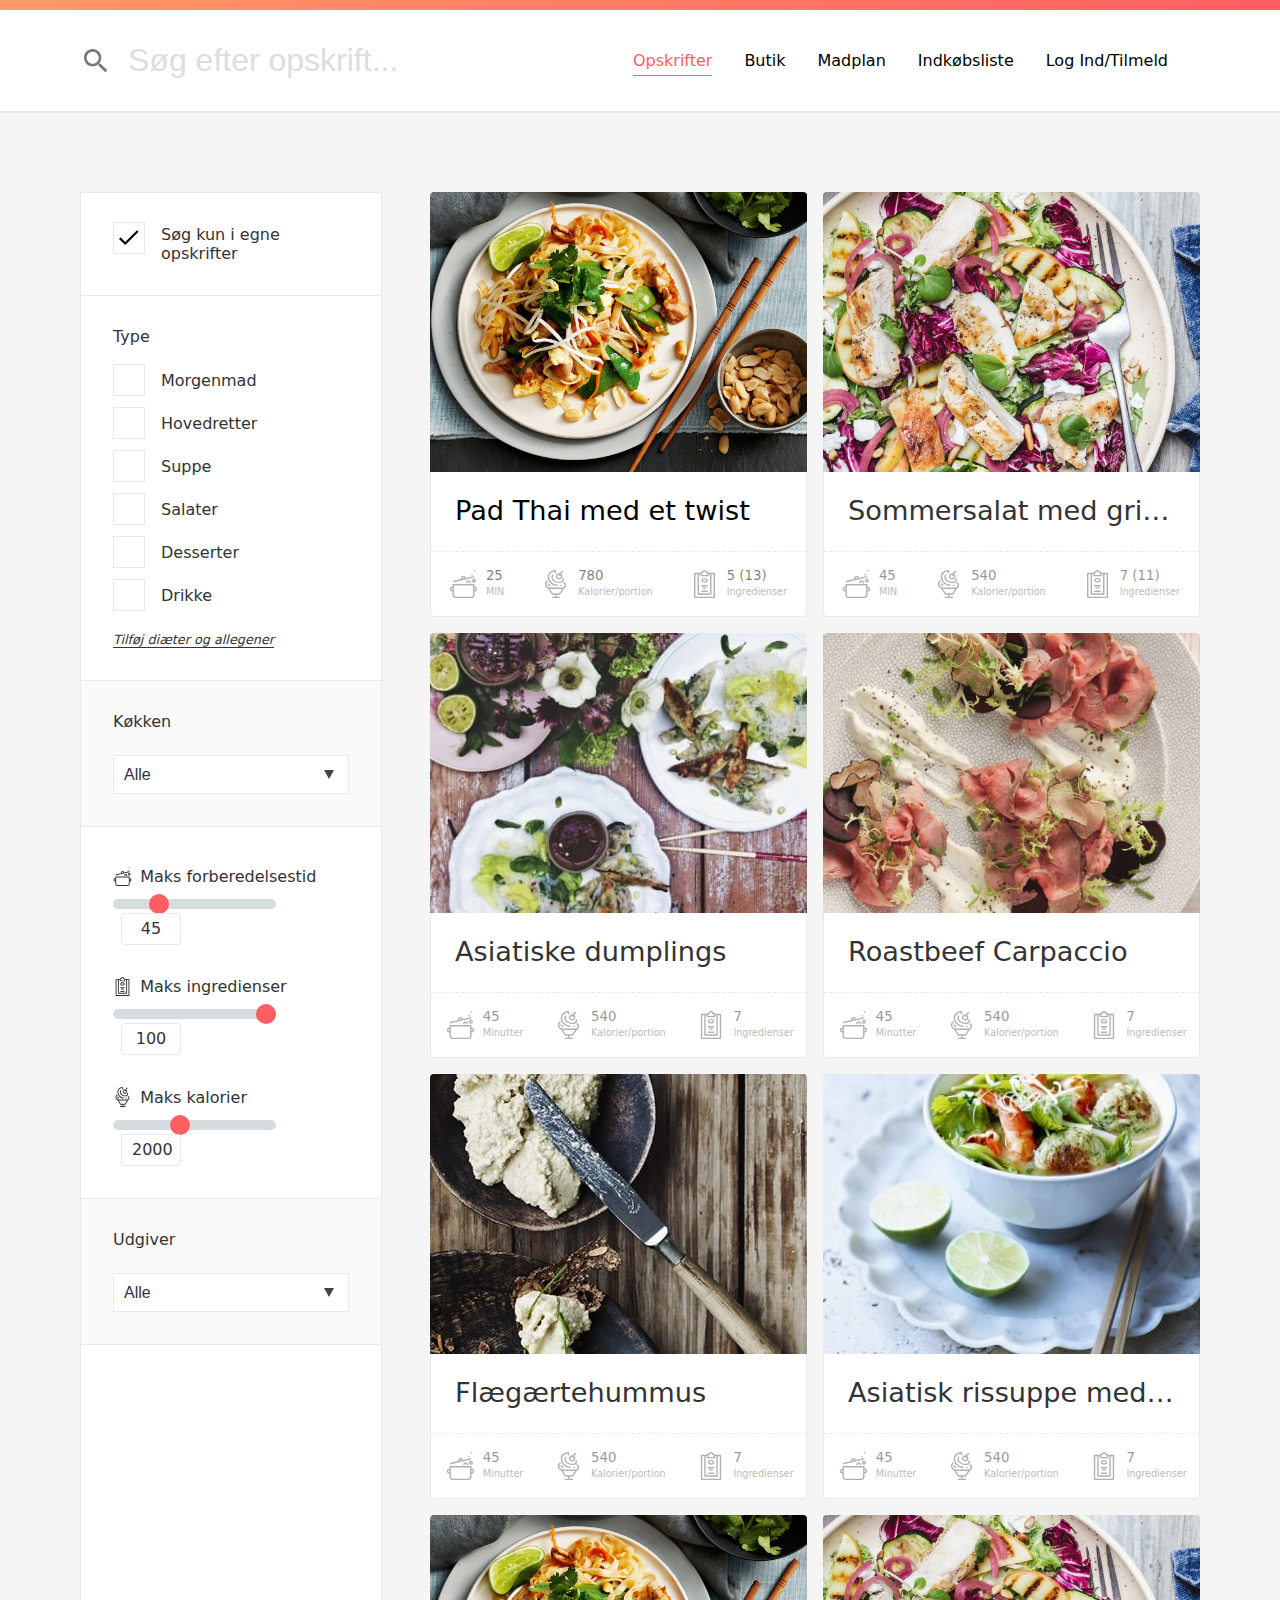
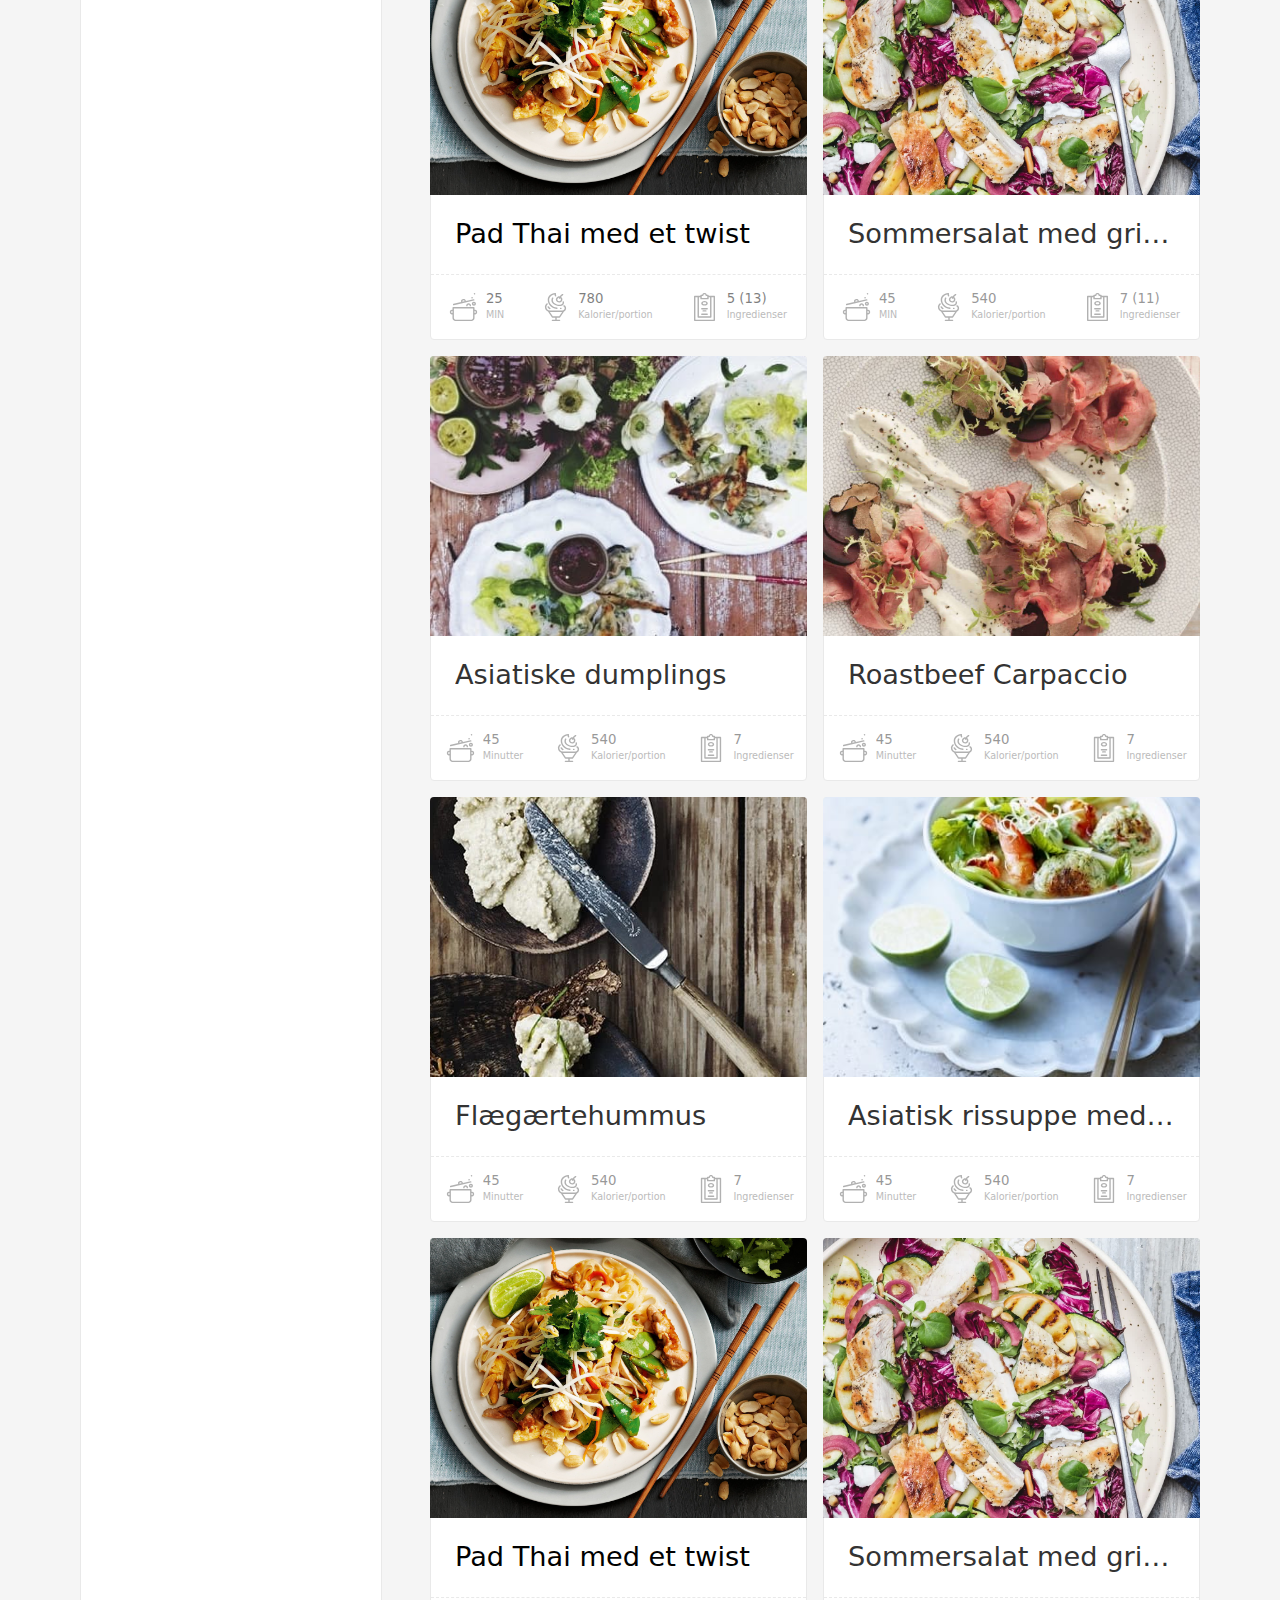
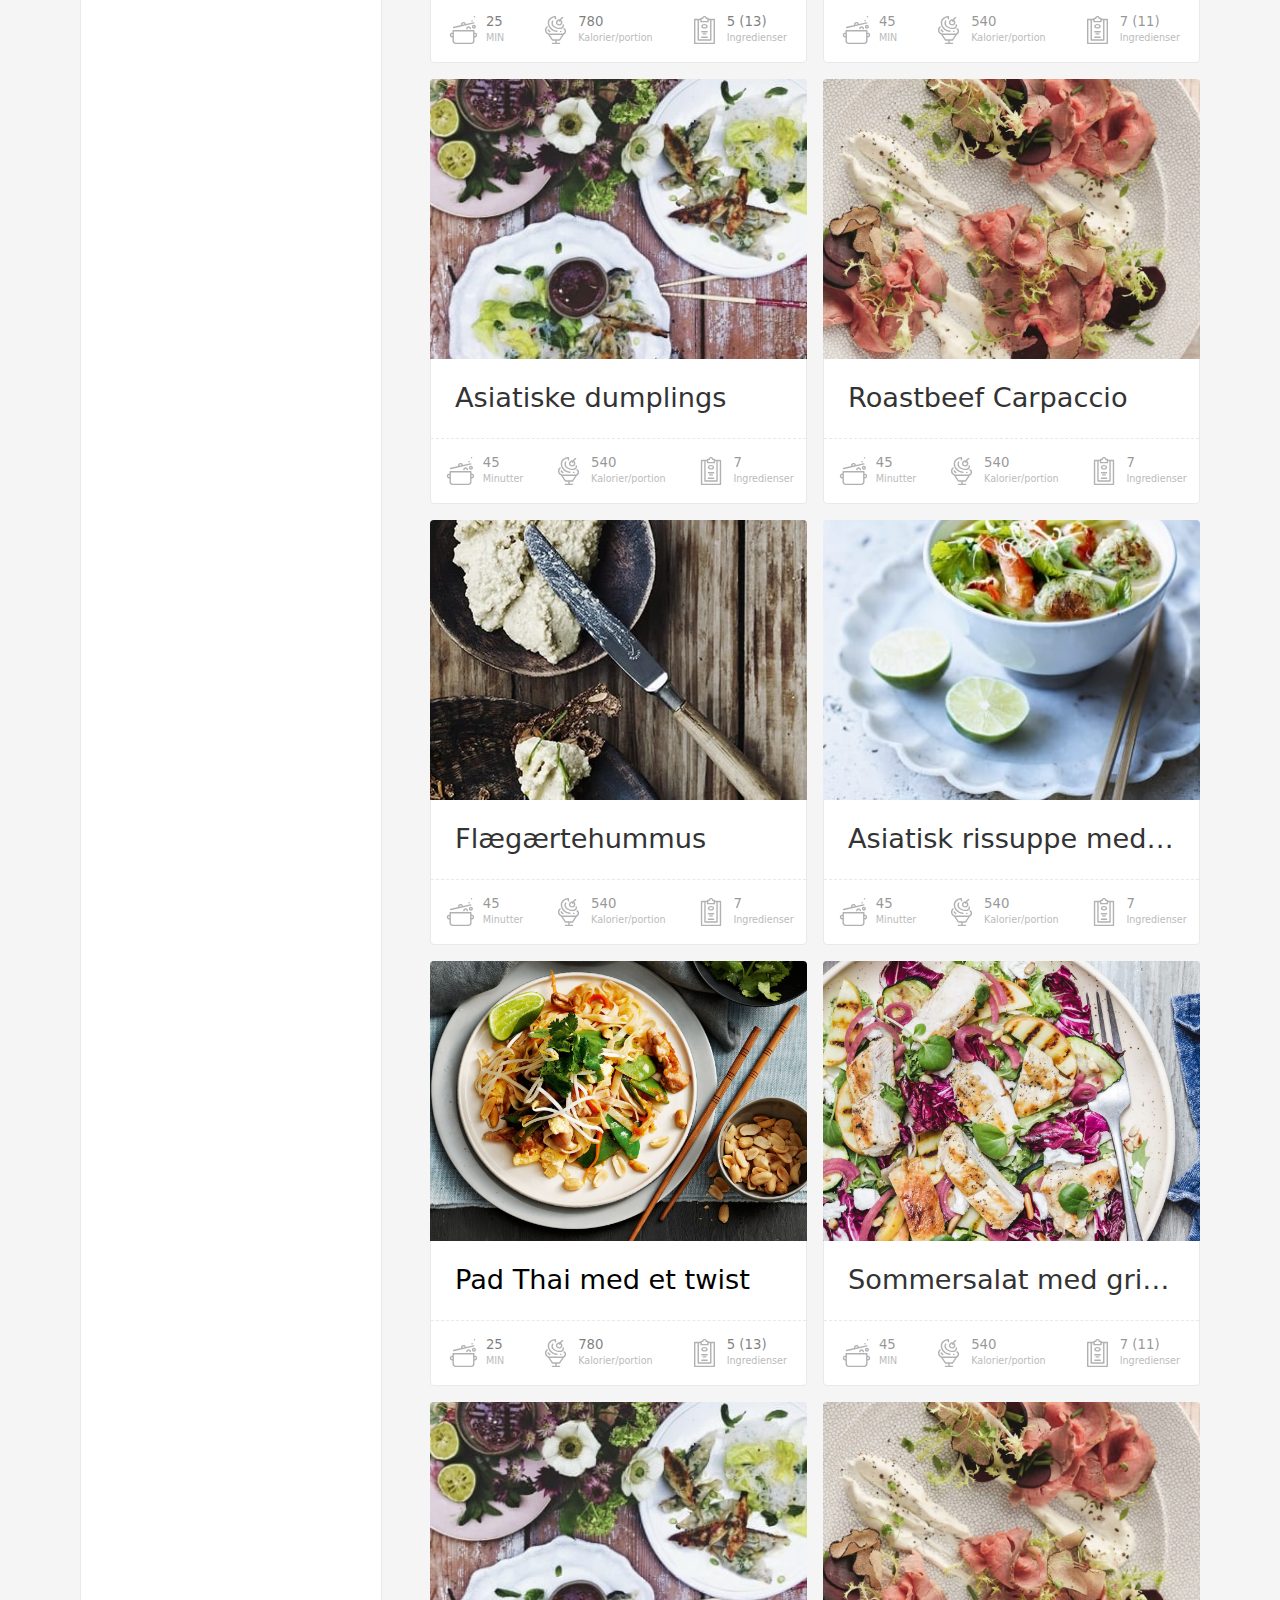
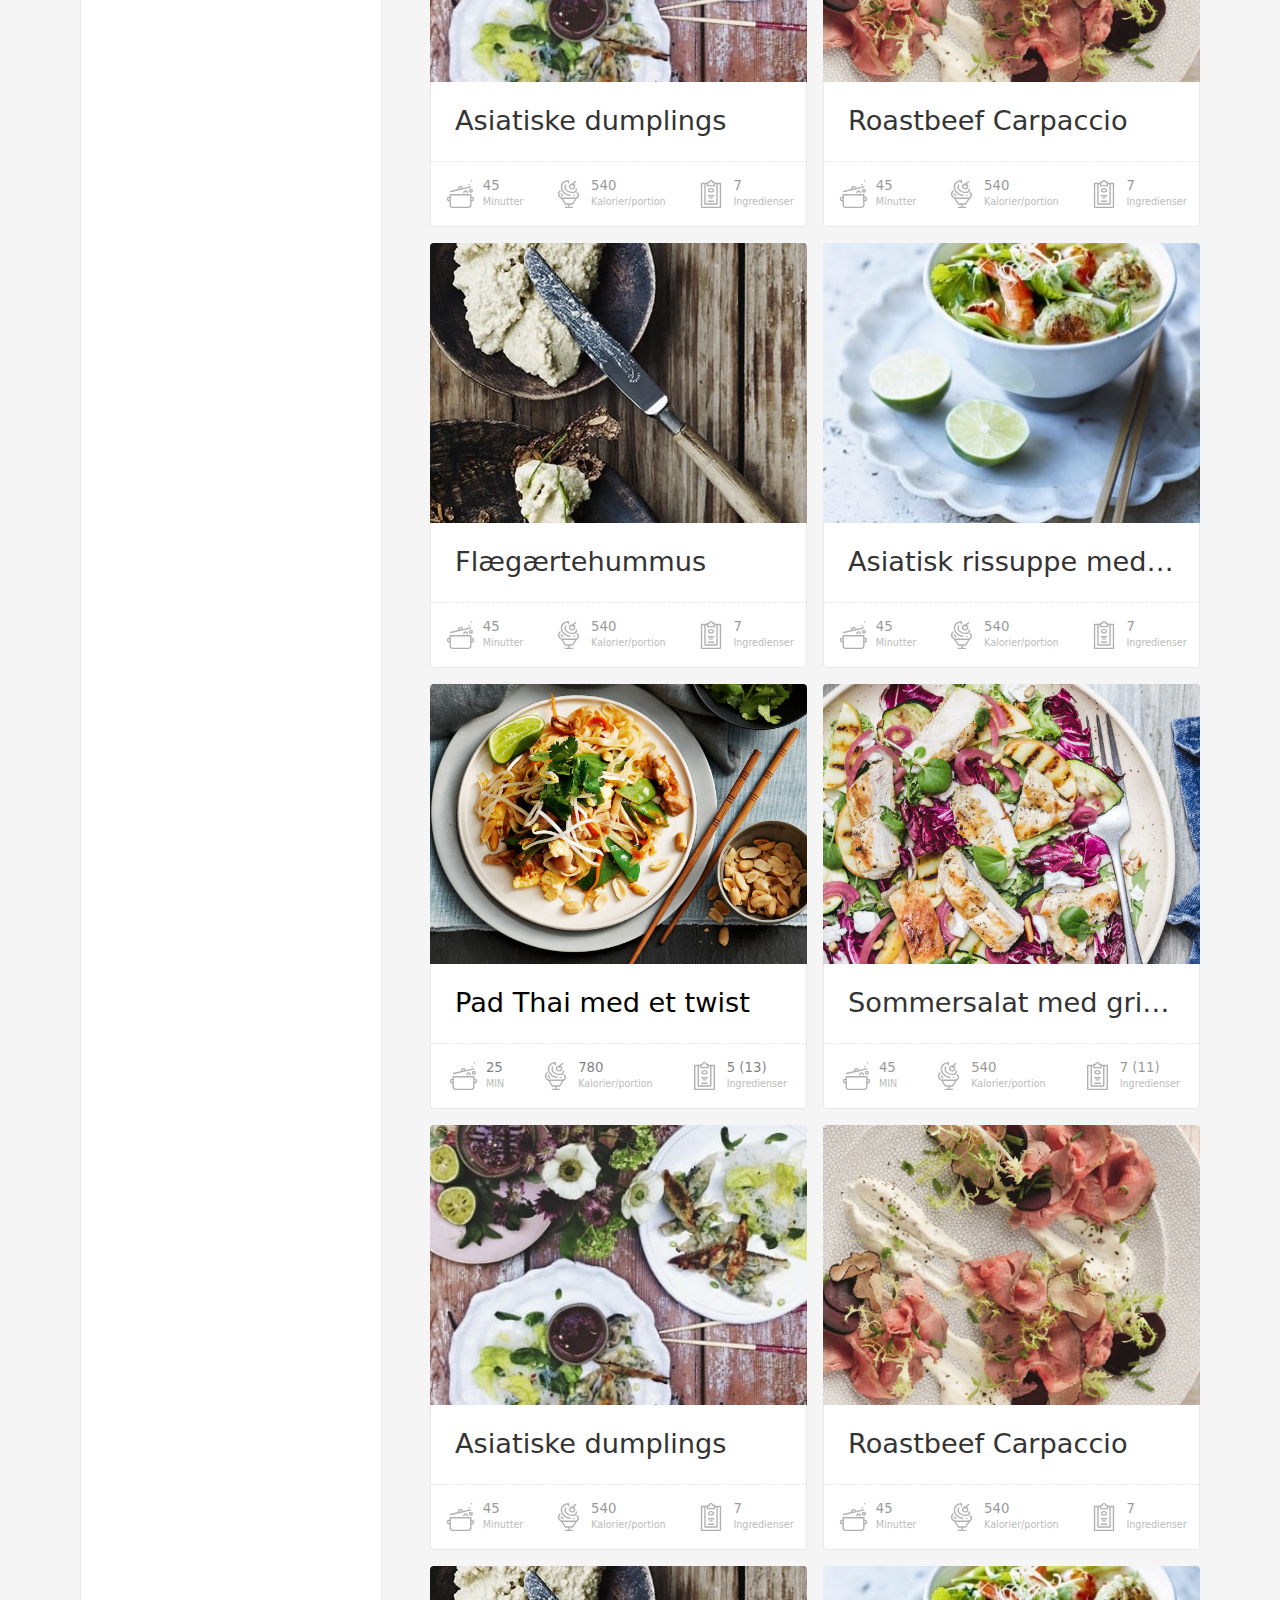
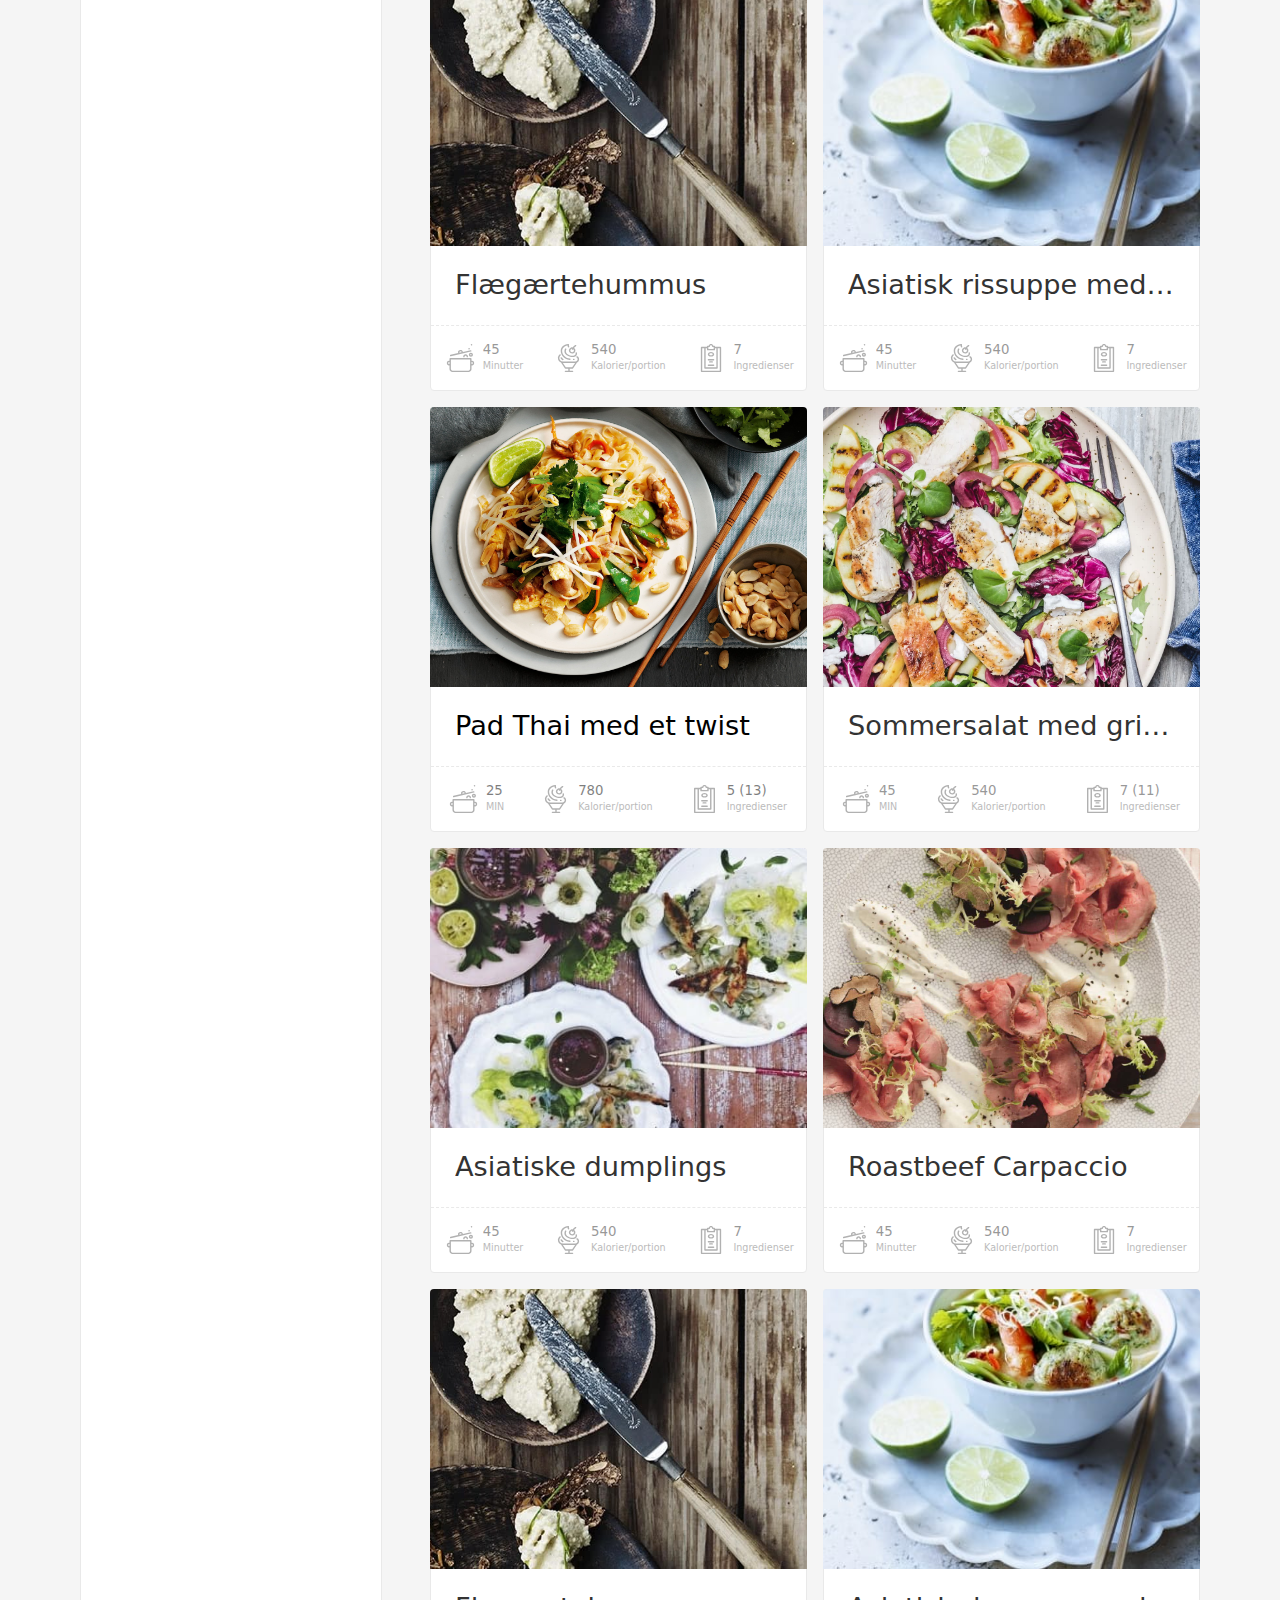
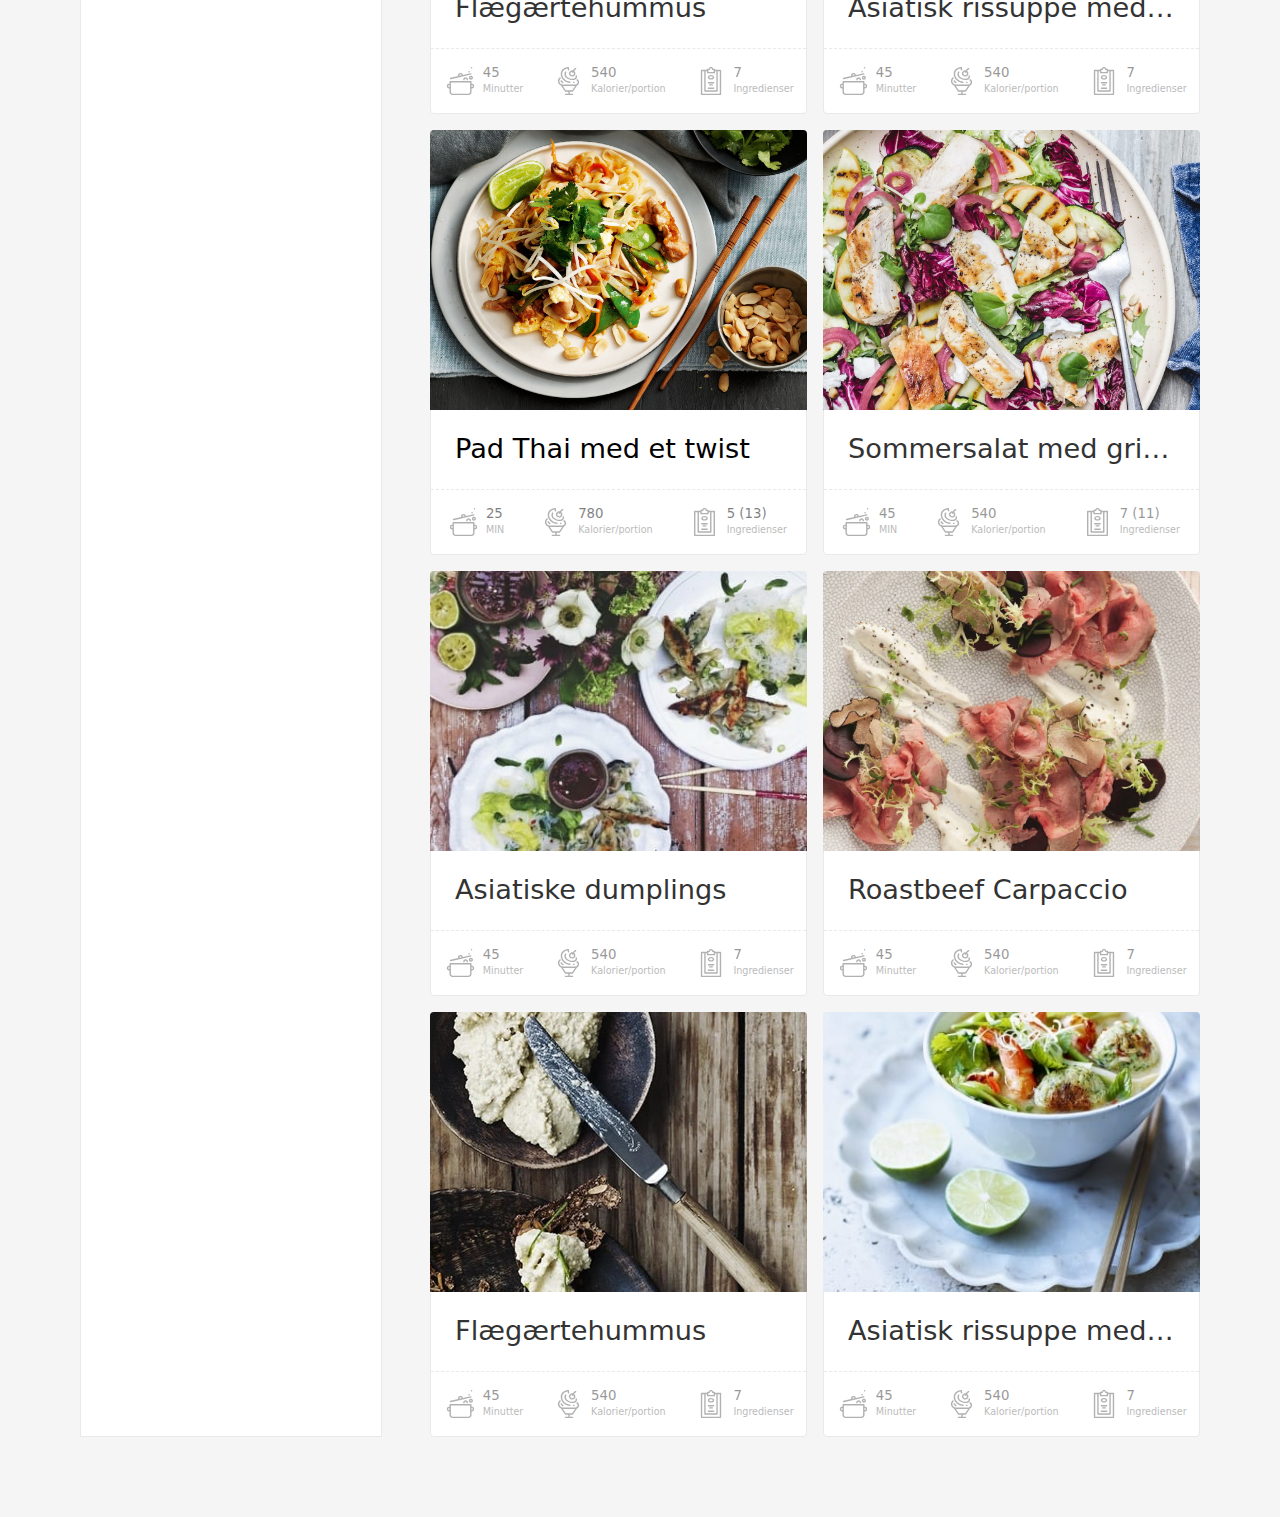
==== commit c3380dc9: "Minor update" ====
--- a/index.html
+++ b/index.html
@@ -27,7 +27,7 @@
             <ul>
               <a href="index.html"><li class="active">Opskrifter</li></a>
               <a href="store.html"><li>Butik</li></a>
-              <a href="#"><li>Madplan</li></a>
+              <a href="planner.html"><li>Madplan</li></a>
               <a href="shoppinglist.html"><li>Indkøbsliste</li></a>
               <a href="login.html"><li>Log Ind/Tilmeld</li></a>
             </ul>
--- a/css/style.css
+++ b/css/style.css
@@ -1 +1 @@
-*{box-sizing:border-box}body{margin:0;background:#f5f5f5;font-family:system-ui, helvetica, arial, sans-serif;color:#333}h1,h2,h3,h4,h5,h6,p{font-weight:300;line-height:1.5rem}ul{margin:0;padding:0}ul li{list-style:none}button{cursor:pointer;outline:none}figure{margin:0}a:link,a:visited,a:hover,a:active{text-decoration:none;color:initial}img{vertical-align:middle}.content{margin:12rem 5rem 5rem}#emptypage{height:calc(100vh - 102px)}#small{background:white;border:1px solid #e9e9e9;width:600px}.vhc{display:flex;justify-content:center;align-items:center}.tc{text-align:center}nav{position:fixed;top:0;z-index:800;background:white;border-bottom:2px solid #e9e9e9;width:100%}nav #colorbar{height:10px;background:linear-gradient(to right, #f96, #ff5e62)}nav .inner{display:flex;justify-content:space-between;align-items:center;padding:1rem 5rem}nav form{display:flex;align-items:center}nav form img{width:2rem;height:2rem}nav form input{font-size:2rem;font-weight:300;background:none}nav form input::-webkit-input-placeholder{color:#ddd;font-weight:100}nav form input::-moz-placeholder{color:#ddd;font-weight:100}nav form input:-ms-input-placeholder{color:#ddd;font-weight:100}nav form input:-moz-placeholder{color:#ddd;font-weight:100}nav ul{display:flex}nav ul li{padding:1rem 0;font-size:1rem;margin-right:2rem;font-weight:100;border-radius:4px}nav ul li.active{display:inline-block;position:relative;color:#ff5e62}nav ul li.active::after{content:'';position:absolute;left:0;display:inline-block;height:1em;width:100%;border-bottom:1px solid;margin-top:.5rem}#filter{display:grid;grid-template-columns:350px 1fr}#filter main .grid{display:grid;grid-template-columns:repeat(auto-fill, minmax(350px, auto));grid-gap:1rem}.btn{color:white;border-radius:4px;padding:1rem;font-size:1rem;cursor:pointer;border:none}.btn.brand{background:linear-gradient(to right, #f96, #ff5e62)}.btn.dark{background:#333;color:white}.btn img{float:left;height:1rem}.btn span{font-weight:700}.btn:hover{opacity:.85}.btn.facebook{background:#365899}.btn.facebook img{padding-left:4px}.btn.google{background:#fff;border:1px solid #e9e9e9;color:#333}.btn.btnblock{width:100%;display:block}input{padding:1rem;border:1px solid #e9e9e9;outline:none;font-size:initial}nav input{border:none}input,select,textarea{display:block;box-sizing:border-box;width:100%;outline:none;font-size:initial;border:none;font-weight:100;color:#333;border-radius:0;-webkit-appearance:none;-moz-appearance:none;appearance:none}.label,.checkbox-label,.radio-label{display:block;margin-bottom:0.5rem}.input,.checkbox-label:before,.radio-label:before,.checkbox-label:after,.radio-label:after,.select,.textarea{padding:10px;border-width:1px;border-style:solid;border-color:#e9e9e9;background-color:white}.input::placeholder,.select::placeholder,.textarea::placeholder{color:gray}.checkbox,.radio{position:absolute;width:auto;opacity:0}.checkbox:focus+.checkbox-label:before,.radio:focus+.checkbox-label:before,.checkbox:focus+.radio-label:before,.radio:focus+.radio-label:before,.checkbox:focus+.checkbox-label:after,.radio:focus+.checkbox-label:after,.checkbox:focus+.radio-label:after,.radio:focus+.radio-label:after{border-color:#e9e9e9}.checkbox:checked+.checkbox-label:after,.radio:checked+.checkbox-label:after,.checkbox:checked+.radio-label:after,.radio:checked+.radio-label:after{opacity:1}.checkbox:checked+.checkbox-label:after,.radio:checked+.checkbox-label:after,.checkbox:checked+.radio-label:after,.radio:checked+.radio-label:after{background-size:20px}.checkbox-label,.radio-label{position:relative;display:inline-block;padding-left:3rem}.checkbox-label:before,.radio-label:before,.checkbox-label:after,.radio-label:after{position:absolute;top:15%;left:0;display:inline-block;margin-top:-9px;padding:0;width:30px;height:30px;content:""}.checkbox-label:after,.radio-label:after{border-color:transparent;background-color:transparent;background-image:url("../img/icons/checkmark.svg");background-position:center;background-size:10px;background-repeat:no-repeat;opacity:0}.checkbox-label.checked,.checked.radio-label{color:#ddd;text-decoration:line-through}.radio-label:before,.radio-label:after{border-radius:50%}.radio-label:after{background-image:url("data:image/svg+xml,%3Csvg%20xmlns%3D%22http%3A%2F%2Fwww.w3.org%2F2000%2Fsvg%22%20version%3D%221.1%22%20x%3D%220%22%20y%3D%220%22%20width%3D%2213%22%20height%3D%2213%22%20viewBox%3D%220%200%2013%2013%22%20enable-background%3D%22new%200%200%2013%2013%22%20xml%3Aspace%3D%22preserve%22%3E%3Ccircle%20fill%3D%22%23424242%22%20cx%3D%226.5%22%20cy%3D%226.5%22%20r%3D%226.5%22%2F%3E%3C%2Fsvg%3E");background-size:8px}.select{position:relative;z-index:1;padding-right:40px}.select::-ms-expand{display:none}.select-wrap{position:relative}.select-wrap:after{position:absolute;top:0;right:0;bottom:0;z-index:2;padding:0 15px;width:10px;height:100%;background-image:url("data:image/svg+xml,%3Csvg%20xmlns%3D%22http%3A%2F%2Fwww.w3.org%2F2000%2Fsvg%22%20version%3D%221.1%22%20x%3D%220%22%20y%3D%220%22%20width%3D%2213%22%20height%3D%2211.3%22%20viewBox%3D%220%200%2013%2011.3%22%20enable-background%3D%22new%200%200%2013%2011.3%22%20xml%3Aspace%3D%22preserve%22%3E%3Cpolygon%20fill%3D%22%23424242%22%20points%3D%226.5%2011.3%203.3%205.6%200%200%206.5%200%2013%200%209.8%205.6%20%22%2F%3E%3C%2Fsvg%3E");background-position:center;background-size:10px;background-repeat:no-repeat;content:"";pointer-events:none}.textarea{min-height:100px;resize:vertical}.range-slider__range{-webkit-appearance:none;display:inline;width:calc(100% - (73px));height:10px;border-radius:5px;background:#d7dcdf;outline:none;padding:0;margin:0}.range-slider__range::-webkit-slider-thumb{-webkit-appearance:none;appearance:none;width:20px;height:20px;border-radius:50%;background:#ff5e62;cursor:pointer;-webkit-transition:background .15s ease-in-out;transition:background .15s ease-in-out}.range-slider__range::-webkit-slider-thumb:hover{background:#f96}.range-slider__range:active::-webkit-slider-thumb{background:#f96}.range-slider__range::-moz-range-thumb{width:20px;height:20px;border:0;border-radius:50%;background:#ff5e62;cursor:pointer;-webkit-transition:background .15s ease-in-out;transition:background .15s ease-in-out}.range-slider__range::-moz-range-thumb:hover{background:#f96}.range-slider__range:active::-moz-range-thumb{background:#f96}.range-slider__value{display:inline-block;position:relative;width:60px;line-height:20px;text-align:center;border-radius:3px;border:1px solid #e9e9e9;padding:5px 10px;margin-left:8px}::-moz-range-track{background:#d7dcdf;border:0}input::-moz-focus-inner,input::-moz-focus-outer{border:0}ul.cards li,ul.books li{background:white;border:1px solid #e9e9e9;border-radius:4px;transition:.2s all;position:relative}ul.cards li img,ul.books li img{width:calc(100% + 2px);object-fit:cover;margin:-1px}ul.cards li figcaption,ul.books li figcaption{padding:1rem 1.5rem}ul.cards li h3,ul.cards li h4,ul.cards li h5,ul.books li h3,ul.books li h4,ul.books li h5{margin:.5rem 0;font-weight:300;text-overflow:ellipsis;white-space:nowrap;overflow:hidden}ul.cards li:hover{box-shadow:0 0 10px rgba(0,0,0,0.2)}ul.cards li:hover>ul li{opacity:1}ul.cards li:hover .avatar{display:block}ul.cards li .avatar{display:none;position:absolute;top:1rem;left:1rem}ul.cards li .avatar .aimg{width:4rem;height:4rem;border-radius:50px;border:5px solid white}ul.cards li img{height:280px;border-radius:4px 4px 0 0;-webkit-user-drag:none;user-select:none}ul.cards li h3{font-size:1.7rem;line-height:2rem}ul.cards li ul{border-top:1px dashed #e9e9e9;display:flex;justify-content:space-around;align-items:center;cursor:default}ul.cards li ul li{background:none;border:none;opacity:.5;padding:1rem;display:flex;align-items:center}ul.cards li ul li:hover{box-shadow:none}ul.cards li ul li span h5,ul.cards li ul li span h6{margin:0;line-height:1rem}ul.cards li ul li span h5{font-weight:500}ul.cards li ul li span h6{color:#777;font-size:.6rem}ul.cards li ul li img{width:1.8rem;height:1.8rem;opacity:.6;margin-right:.5rem}ul.books{-webkit-columns:3;-webkit-column-break-inside:avoid}ul.books li{margin-bottom:1rem;width:100%;display:inline-block}ul.books li h4{color:#333;font-size:22px}ul.books li h5{color:#777;font-size:17px}ul.books li section{border-top:1px dashed #e9e9e9;display:flex;justify-content:space-between;align-items:center}ul.books li section h6{font-size:22px;font-weight:500;margin:1rem 1.5rem}ul.rating{padding:1rem 1.5rem}ul.rating li{border:none;display:inline-block;height:20px;width:20px;margin:0;background-size:cover}ul.rating li.f{background:url(../img/icons/star-full.svg) no-repeat}ul.rating li.h{background:url(../img/icons/star-half.svg) no-repeat}ul.rating li.e{background:url(../img/icons/star-empty.svg) no-repeat}aside{margin-right:3rem;background:white;border:1px solid #e9e9e9}aside form{margin-bottom:1rem}aside label{color:#333;font-weight:100}aside>ul>li{padding-top:.5rem;margin-bottom:2rem;padding-right:2rem;padding-left:2rem}aside>ul>li:first-child{margin-top:0;border-top:0}aside>ul>li:nth-child(even){background:#fafafa;border-top:1px solid #e9e9e9;border-bottom:1px solid #e9e9e9;padding-bottom:2rem}aside>ul>li a.addfilters{font-size:.8rem;font-weight:100;font-style:italic;border-bottom:1px solid #333;cursor:pointer}aside>ul>li h4{font-weight:500}aside>ul>li ul li{margin:2rem 0}aside>ul>li ul li:first-child{margin-top:0}#owncatalogue{padding:2rem 2rem 1.5rem;border-bottom:1px solid #e9e9e9}#owncatalogue form{margin-bottom:0}.rangelabel{display:flex;align-items:center;margin-bottom:.5rem}.rangelabel img{width:1.2rem;margin-right:.5rem;opacity:.8}#small{text-align:center}#small section{padding:1rem}#small button:first-child{margin-bottom:1rem}#small p{padding:1rem 0 2rem}#small span p{color:#777;padding:2rem 1rem 1rem;margin:0;font-style:italic;font-size:12px}#small figure{background:linear-gradient(to right, #f96, #ff5e62);height:6px}body#recipe #d{background:none;border-bottom:none}body#recipe #d ul li{color:white}body#recipe .content{margin-top:5rem;display:grid;grid-template-columns:350px 1fr}body#recipe .content #ingredients{background:white;border:1px solid #e9e9e9;margin-right:3rem}body#recipe .content #ingredients .quantity{border-bottom:1px solid #e9e9e9;padding:1rem 1.5rem}body#recipe .content #ingredients ul{padding:1rem 1.5rem}body#recipe .content #ingredients ul li{font-weight:100;padding:.5rem}body#recipe .content #recipecontent p{font-size:1.2rem;line-height:2rem}#hero{position:relative;width:100%;height:calc(100vh - 75px);object-fit:cover;object-position:center;background:black;text-align:center}#hero figcaption{position:absolute;width:90%;top:50%;left:50%;transform:translate(-50%, -50%)}#hero figcaption h1{color:white;font-size:7rem;line-height:7rem;font-weight:100}#hero figcaption h2{color:white;font-weight:100;font-size:2rem;line-height:2rem}#hero figcaption h2 a{font-weight:300;color:white;cursor:pointer}#hero figcaption h2 a:hover{border-bottom:1px solid white}#hero img{width:100%;opacity:.4;object-fit:cover;height:100%}#info{height:75px;background:#e9e9e9;border-bottom:1px solid #ddd;display:flex;justify-content:space-between;align-items:center}#info #cook{width:75px;height:75px;object-fit:cover}#info ul li{display:inline-block}#info ul li p{margin:0 1rem;color:#575757;display:block;padding:1rem 0}#info ul li a.sfl p:after,#info ul li a.atf p:after{content:url("../img/icons/heart-empty.svg");padding-left:1rem;vertical-align:-webkit-baseline-middle;opacity:.6}#info ul li a.atf p:after{content:url("../img/icons/add.svg")}#info ul li a.sfl:hover p{color:#333}#info ul li a.sfl:hover p:after{content:url("../img/icons/heart.svg");opacity:.95}#info ul li a.atf:hover p{color:#333}#info ul li a.atf:hover p:after{content:url("../img/icons/add-hover.svg");opacity:.95}#info ul li img{opacity:.6}#info ul#data{display:flex;opacity:.8}#info ul#data li{display:flex;margin:0 2rem}#info ul#data li span h5,#info ul#data li span h6{margin:0;line-height:1rem}#info ul#data li span h5{font-weight:500}#info ul#data li span h6{color:#777;font-size:.6rem}#info ul#data li img{width:1.8rem;height:1.8rem;opacity:.6;margin-right:.5rem}.timer{background:#777;color:white;border-radius:4px;padding:.5rem;font-size:1rem;cursor:pointer}.slist form .checkbox-label:before,.slist form .radio-label:before,.slist form .checkbox-label:after,.slist form .radio-label:after{height:40px;width:40px}.slist form .checkbox:checked+.checkbox-label:after,.slist form .radio:checked+.checkbox-label:after,.slist form .checkbox:checked+.radio-label:after,.slist form .radio:checked+.radio-label:after{opacity:.5}.slist form label{padding:.25rem 0 1rem 4rem;width:100%;font-size:1.5rem;text-align:left;font-weight:300}.slist #add{display:grid;grid-template-columns:1fr 80px;grid-gap:1rem}.slist #add input{border:1px solid #e9e9e9}.slist hr{margin:2rem 0;border:0;height:1px;background-image:-webkit-linear-gradient(left, #fafafa, #ddd, #fafafa)}
+*{box-sizing:border-box}body{margin:0;background:#f5f5f5;font-family:system-ui, helvetica, arial, sans-serif;color:#333}h1,h2,h3,h4,h5,h6,p{font-weight:300;line-height:1.5rem}ul{margin:0;padding:0}ul li{list-style:none}button{cursor:pointer;outline:none}figure{margin:0}a:link,a:visited,a:hover,a:active{text-decoration:none;color:initial}img{vertical-align:middle}.content{margin:12rem 5rem 5rem}#emptypage{height:calc(100vh - 102px)}#small{background:white;border:1px solid #e9e9e9;width:600px}.vhc{display:flex;justify-content:center;align-items:center}.tc{text-align:center}nav{position:fixed;top:0;z-index:800;background:white;border-bottom:2px solid #e9e9e9;width:100%}nav #colorbar{height:10px;background:linear-gradient(to right, #f96, #ff5e62)}nav .inner{display:flex;justify-content:space-between;align-items:center;padding:1rem 5rem}nav form{display:flex;align-items:center}nav form img{width:2rem;height:2rem}nav form input{font-size:2rem;font-weight:300;background:none}nav form input::-webkit-input-placeholder{color:#ddd;font-weight:100}nav form input::-moz-placeholder{color:#ddd;font-weight:100}nav form input:-ms-input-placeholder{color:#ddd;font-weight:100}nav form input:-moz-placeholder{color:#ddd;font-weight:100}nav ul{display:flex}nav ul li{padding:1rem 0;font-size:1rem;margin-right:2rem;font-weight:100;border-radius:4px}nav ul li.active{display:inline-block;position:relative;color:#ff5e62}nav ul li.active::after{content:'';position:absolute;left:0;display:inline-block;height:1em;width:100%;border-bottom:1px solid;margin-top:.5rem}#filter{display:grid;grid-template-columns:350px 1fr}#filter main .grid{display:grid;grid-template-columns:repeat(auto-fill, minmax(350px, auto));grid-gap:1rem}.btn{color:white;border-radius:4px;padding:1rem;font-size:1rem;cursor:pointer;border:none}.btn.brand{background:linear-gradient(to right, #f96, #ff5e62)}.btn.dark{background:#333;color:white}.btn img{float:left;height:1rem}.btn span{font-weight:700}.btn:hover{opacity:.85}.btn.facebook{background:#365899}.btn.facebook img{padding-left:4px}.btn.google{background:#fff;border:1px solid #e9e9e9;color:#333}.btn.btnblock{width:100%;display:block}input{padding:1rem;border:1px solid #e9e9e9;outline:none;font-size:initial}nav input{border:none}input,select,textarea{display:block;box-sizing:border-box;width:100%;outline:none;font-size:initial;border:none;font-weight:100;color:#333;border-radius:0;-webkit-appearance:none;-moz-appearance:none;appearance:none}.label,.checkbox-label,.radio-label{display:block;margin-bottom:0.5rem}.input,.checkbox-label:before,.radio-label:before,.checkbox-label:after,.radio-label:after,.select,.textarea{padding:10px;border-width:1px;border-style:solid;border-color:#e9e9e9;background-color:white}.input::placeholder,.select::placeholder,.textarea::placeholder{color:gray}.checkbox,.radio{position:absolute;width:auto;opacity:0}.checkbox:focus+.checkbox-label:before,.radio:focus+.checkbox-label:before,.checkbox:focus+.radio-label:before,.radio:focus+.radio-label:before,.checkbox:focus+.checkbox-label:after,.radio:focus+.checkbox-label:after,.checkbox:focus+.radio-label:after,.radio:focus+.radio-label:after{border-color:#e9e9e9}.checkbox:checked+.checkbox-label:after,.radio:checked+.checkbox-label:after,.checkbox:checked+.radio-label:after,.radio:checked+.radio-label:after{opacity:1}.checkbox:checked+.checkbox-label:after,.radio:checked+.checkbox-label:after,.checkbox:checked+.radio-label:after,.radio:checked+.radio-label:after{background-size:20px}.checkbox-label,.radio-label{position:relative;display:inline-block;padding-left:3rem}.checkbox-label:before,.radio-label:before,.checkbox-label:after,.radio-label:after{position:absolute;top:15%;left:0;display:inline-block;margin-top:-9px;padding:0;width:30px;height:30px;content:""}.checkbox-label:after,.radio-label:after{border-color:transparent;background-color:transparent;background-image:url("../img/icons/checkmark.svg");background-position:center;background-size:10px;background-repeat:no-repeat;opacity:0}.checkbox-label.checked,.checked.radio-label{color:#ddd;text-decoration:line-through}.radio-label:before,.radio-label:after{border-radius:50%}.radio-label:after{background-image:url("data:image/svg+xml,%3Csvg%20xmlns%3D%22http%3A%2F%2Fwww.w3.org%2F2000%2Fsvg%22%20version%3D%221.1%22%20x%3D%220%22%20y%3D%220%22%20width%3D%2213%22%20height%3D%2213%22%20viewBox%3D%220%200%2013%2013%22%20enable-background%3D%22new%200%200%2013%2013%22%20xml%3Aspace%3D%22preserve%22%3E%3Ccircle%20fill%3D%22%23424242%22%20cx%3D%226.5%22%20cy%3D%226.5%22%20r%3D%226.5%22%2F%3E%3C%2Fsvg%3E");background-size:8px}.select{position:relative;z-index:1;padding-right:40px}.select::-ms-expand{display:none}.select-wrap{position:relative}.select-wrap:after{position:absolute;top:0;right:0;bottom:0;z-index:2;padding:0 15px;width:10px;height:100%;background-image:url("data:image/svg+xml,%3Csvg%20xmlns%3D%22http%3A%2F%2Fwww.w3.org%2F2000%2Fsvg%22%20version%3D%221.1%22%20x%3D%220%22%20y%3D%220%22%20width%3D%2213%22%20height%3D%2211.3%22%20viewBox%3D%220%200%2013%2011.3%22%20enable-background%3D%22new%200%200%2013%2011.3%22%20xml%3Aspace%3D%22preserve%22%3E%3Cpolygon%20fill%3D%22%23424242%22%20points%3D%226.5%2011.3%203.3%205.6%200%200%206.5%200%2013%200%209.8%205.6%20%22%2F%3E%3C%2Fsvg%3E");background-position:center;background-size:10px;background-repeat:no-repeat;content:"";pointer-events:none}.textarea{min-height:100px;resize:vertical}.range-slider__range{-webkit-appearance:none;display:inline;width:calc(100% - (73px));height:10px;border-radius:5px;background:#d7dcdf;outline:none;padding:0;margin:0}.range-slider__range::-webkit-slider-thumb{-webkit-appearance:none;appearance:none;width:20px;height:20px;border-radius:50%;background:#ff5e62;cursor:pointer;-webkit-transition:background .15s ease-in-out;transition:background .15s ease-in-out}.range-slider__range::-webkit-slider-thumb:hover{background:#f96}.range-slider__range:active::-webkit-slider-thumb{background:#f96}.range-slider__range::-moz-range-thumb{width:20px;height:20px;border:0;border-radius:50%;background:#ff5e62;cursor:pointer;-webkit-transition:background .15s ease-in-out;transition:background .15s ease-in-out}.range-slider__range::-moz-range-thumb:hover{background:#f96}.range-slider__range:active::-moz-range-thumb{background:#f96}.range-slider__value{display:inline-block;position:relative;width:60px;line-height:20px;text-align:center;border-radius:3px;border:1px solid #e9e9e9;padding:5px 10px;margin-left:8px}::-moz-range-track{background:#d7dcdf;border:0}input::-moz-focus-inner,input::-moz-focus-outer{border:0}ul.cards li,ul.books li{background:white;border:1px solid #e9e9e9;border-radius:4px;transition:.2s all;position:relative}ul.cards li img,ul.books li img{width:calc(100% + 2px);object-fit:cover;margin:-1px}ul.cards li figcaption,ul.books li figcaption{padding:1rem 1.5rem}ul.cards li h3,ul.cards li h4,ul.cards li h5,ul.books li h3,ul.books li h4,ul.books li h5{margin:.5rem 0;font-weight:300;text-overflow:ellipsis;white-space:nowrap;overflow:hidden}ul.cards li:hover{box-shadow:0 0 10px rgba(0,0,0,0.2)}ul.cards li:hover>ul li{opacity:1}ul.cards li:hover .avatar{display:block}ul.cards li .avatar{display:none;position:absolute;top:1rem;left:1rem}ul.cards li .avatar .aimg{width:4rem;height:4rem;border-radius:50px;border:5px solid white}ul.cards li img{height:280px;border-radius:4px 4px 0 0;-webkit-user-drag:none;user-select:none}ul.cards li h3{font-size:1.7rem;line-height:2rem}ul.cards li ul{border-top:1px dashed #e9e9e9;display:flex;justify-content:space-around;align-items:center;cursor:default}ul.cards li ul li{background:none;border:none;opacity:.5;padding:1rem;display:flex;align-items:center}ul.cards li ul li:hover{box-shadow:none}ul.cards li ul li span h5,ul.cards li ul li span h6{margin:0;line-height:1rem}ul.cards li ul li span h5{font-weight:500}ul.cards li ul li span h6{color:#777;font-size:.6rem}ul.cards li ul li img{width:1.8rem;height:1.8rem;opacity:.6;margin-right:.5rem}ul.books{-webkit-columns:3;-webkit-column-break-inside:avoid}ul.books li{margin-bottom:1rem;width:100%;display:inline-block}ul.books li h4{color:#333;font-size:22px}ul.books li h5{color:#777;font-size:17px}ul.books li section{border-top:1px dashed #e9e9e9;display:flex;justify-content:space-between;align-items:center}ul.books li section h6{font-size:22px;font-weight:500;margin:1rem 1.5rem}ul.rating{padding:1rem 1.5rem}ul.rating li{border:none;display:inline-block;height:20px;width:20px;margin:0;background-size:cover}ul.rating li.f{background:url(../img/icons/star-full.svg) no-repeat}ul.rating li.h{background:url(../img/icons/star-half.svg) no-repeat}ul.rating li.e{background:url(../img/icons/star-empty.svg) no-repeat}aside{margin-right:3rem;background:white;border:1px solid #e9e9e9}aside form{margin-bottom:1rem}aside label{color:#333;font-weight:100}aside>ul>li{padding-top:.5rem;margin-bottom:2rem;padding-right:2rem;padding-left:2rem}aside>ul>li:first-child{margin-top:0;border-top:0}aside>ul>li:nth-child(even){background:#fafafa;border-top:1px solid #e9e9e9;border-bottom:1px solid #e9e9e9;padding-bottom:2rem}aside>ul>li a.addfilters{font-size:.8rem;font-weight:100;font-style:italic;border-bottom:1px solid #333;cursor:pointer}aside>ul>li h4{font-weight:500}aside>ul>li ul li{margin:2rem 0}aside>ul>li ul li:first-child{margin-top:0}#owncatalogue{padding:2rem 2rem 1.5rem;border-bottom:1px solid #e9e9e9}#owncatalogue form{margin-bottom:0}.rangelabel{display:flex;align-items:center;margin-bottom:.5rem}.rangelabel img{width:1.2rem;margin-right:.5rem;opacity:.8}#small{text-align:center}#small section{padding:1rem}#small button:first-child{margin-bottom:1rem}#small p{padding:1rem 0 2rem}#small span p{color:#777;padding:2rem 1rem 1rem;margin:0;font-style:italic;font-size:12px}#small figure{background:linear-gradient(to right, #f96, #ff5e62);height:6px}body#recipe #d{background:none;border-bottom:none}body#recipe #d ul li{color:white}body#recipe .content{margin-top:5rem;display:grid;grid-template-columns:350px 1fr}body#recipe .content #ingredients{background:white;border:1px solid #e9e9e9;margin-right:3rem}body#recipe .content #ingredients .quantity{border-bottom:1px solid #e9e9e9;padding:1rem 1.5rem}body#recipe .content #ingredients ul{padding:1rem 1.5rem}body#recipe .content #ingredients ul li{font-weight:100;padding:.5rem}body#recipe .content #recipecontent p{font-size:1.2rem;line-height:2rem}#hero{position:relative;width:100%;height:calc(100vh - 75px);object-fit:cover;object-position:center;background:black;text-align:center}#hero figcaption{position:absolute;width:90%;top:50%;left:50%;transform:translate(-50%, -50%)}#hero figcaption h1{color:white;font-size:7rem;line-height:7rem;font-weight:100}#hero figcaption h2{color:white;font-weight:100;font-size:2rem;line-height:2rem}#hero figcaption h2 a{font-weight:300;color:white;cursor:pointer}#hero figcaption h2 a:hover{border-bottom:1px solid white}#hero img{width:100%;opacity:.4;object-fit:cover;height:100%}#info{height:75px;background:#e9e9e9;border-bottom:1px solid #ddd;display:flex;justify-content:space-between;align-items:center}#info #cook{width:75px;height:75px;object-fit:cover;opacity:1}#info ul li{display:inline-block}#info ul li p{margin:0 1rem;color:#575757;display:block;padding:1rem 0}#info ul li a.sfl p:after,#info ul li a.atf p:after{content:url("../img/icons/heart-empty.svg");padding-left:1rem;vertical-align:-webkit-baseline-middle;opacity:.6}#info ul li a.atf p:after{content:url("../img/icons/add.svg")}#info ul li a.sfl:hover p{color:#333}#info ul li a.sfl:hover p:after{content:url("../img/icons/heart.svg");opacity:.95}#info ul li a.atf:hover p{color:#333}#info ul li a.atf:hover p:after{content:url("../img/icons/add-hover.svg");opacity:.95}#info ul li img{opacity:.6}#info ul#data{display:flex;opacity:.8}#info ul#data li{display:flex;margin:0 2rem}#info ul#data li span h5,#info ul#data li span h6{margin:0;line-height:1rem}#info ul#data li span h5{font-weight:500}#info ul#data li span h6{color:#777;font-size:.6rem}#info ul#data li img{width:1.8rem;height:1.8rem;opacity:.6;margin-right:.5rem}.timer{background:#777;color:white;border-radius:4px;padding:.5rem;font-size:1rem;cursor:pointer}.slist form .checkbox-label:before,.slist form .radio-label:before,.slist form .checkbox-label:after,.slist form .radio-label:after{height:40px;width:40px}.slist form .checkbox:checked+.checkbox-label:after,.slist form .radio:checked+.checkbox-label:after,.slist form .checkbox:checked+.radio-label:after,.slist form .radio:checked+.radio-label:after{opacity:.5}.slist form label{padding:.25rem 0 1rem 4rem;width:100%;font-size:1.5rem;text-align:left;font-weight:300}.slist #add{display:grid;grid-template-columns:1fr 80px;grid-gap:1rem}.slist #add input{border:1px solid #e9e9e9}.slist hr{margin:2rem 0;border:0;height:1px;background-image:-webkit-linear-gradient(left, #fafafa, #ddd, #fafafa)}
